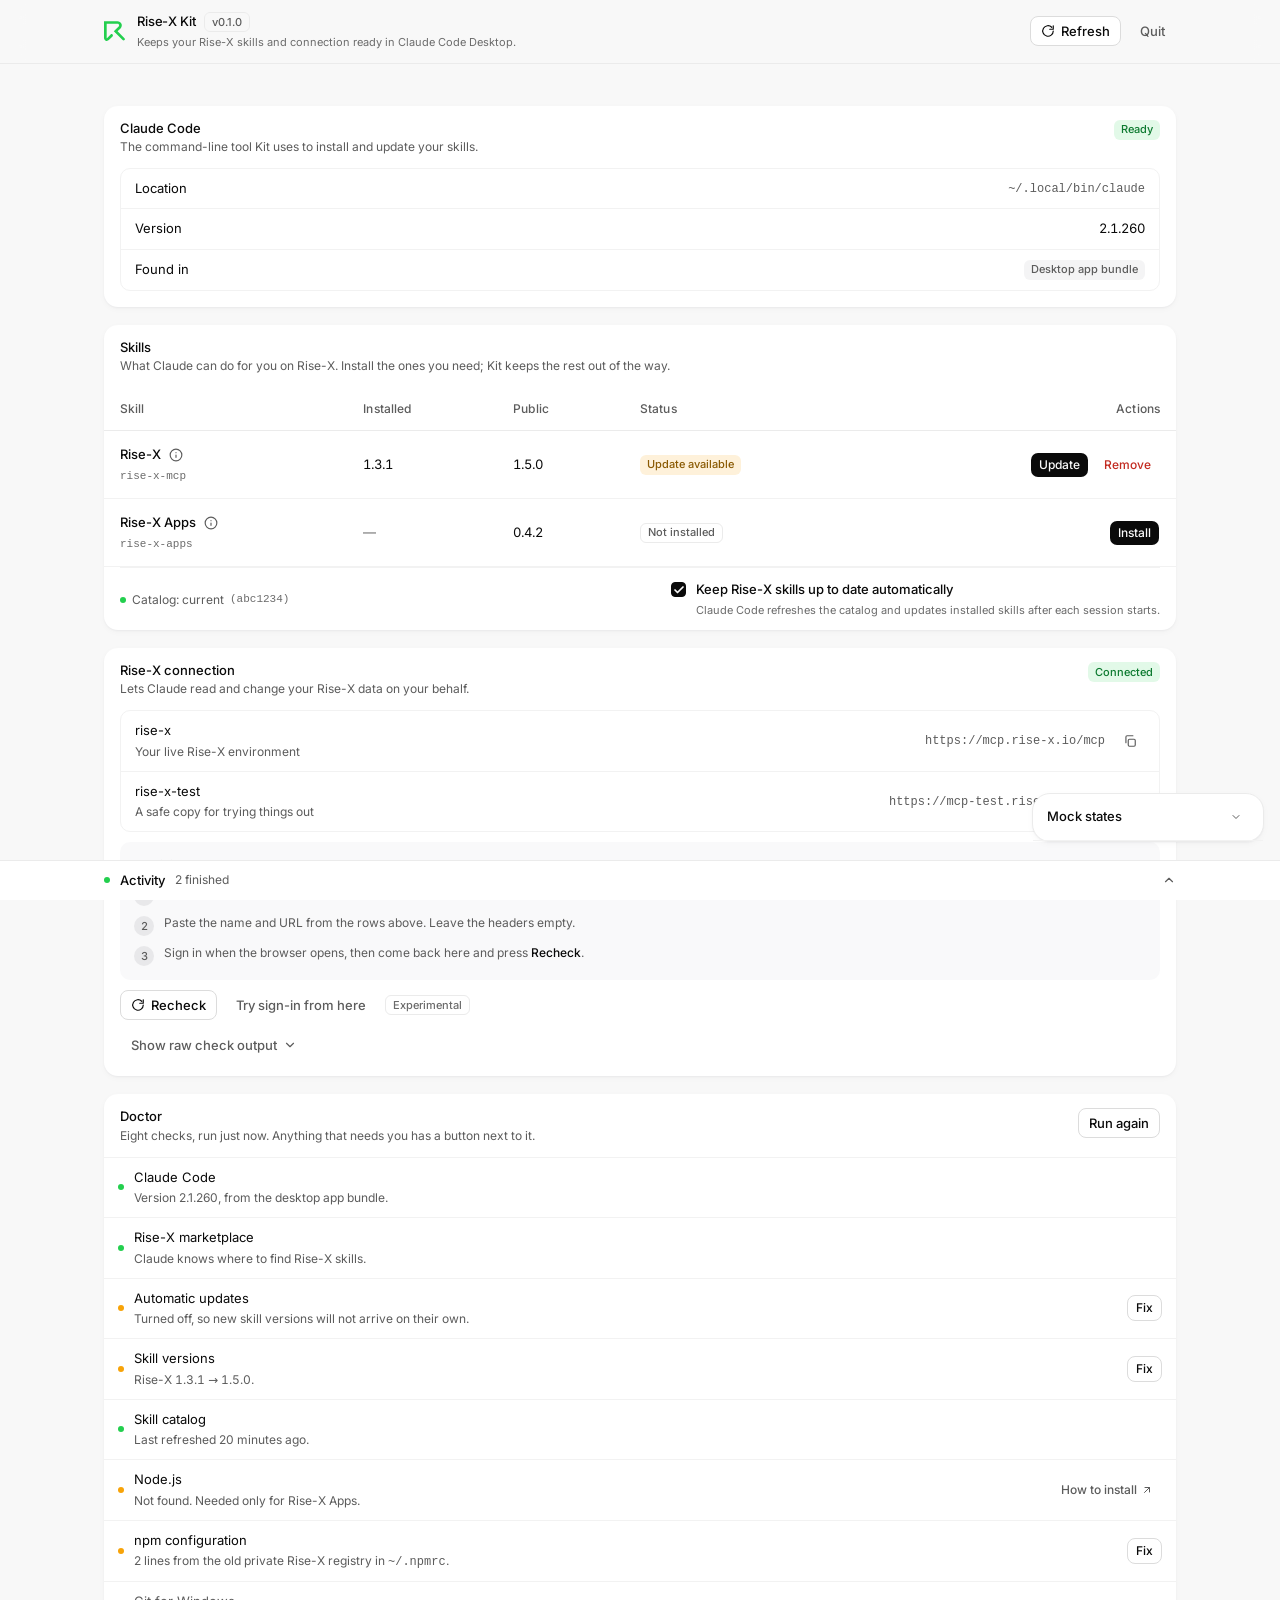
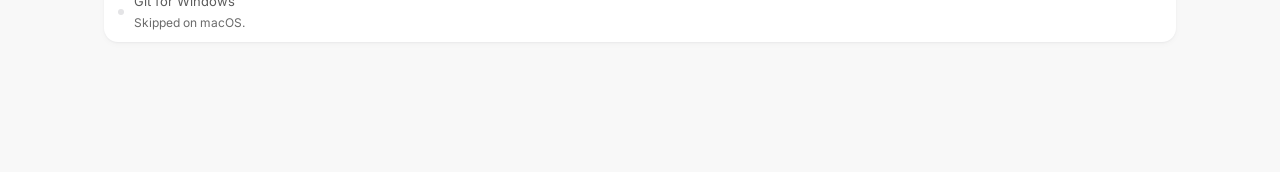
==== kit/design/mock.html @ e71b0dd6 "fix(kit): no press animation on the Activity strip toggle Ref: #1831  Co-Authored-By: Claude Fable 5" ====
<!doctype html>
<!--
  Rise-X Kit — static design mock.

  Every colour, radius, control height and type size comes from the vendored
  design system at ../internal/web/rise-x-ui.css. Ground-truth markup for each
  component is in ./reference/demo.html (grep data-slot="<name>").

  kit.css carries the invariant bases of Button and Badge in @layer components,
  so the design-system utility classes in the markup always win over them.

  The only script is the review-time state switcher docked bottom-right.
-->
<html lang="en" data-cli="found" data-skills="update" data-conn="connected" data-catalog="current" data-banner="off" data-jobs="closed" data-autoupdate="default">
  <head>
    <meta charset="utf-8" />
    <meta name="viewport" content="width=device-width, initial-scale=1" />
    <title>Rise-X Kit</title>
    <link rel="icon" href="../internal/web/favicon.ico" />
    <link rel="icon" type="image/png" sizes="32x32" href="../internal/web/favicons/favicon-32x32.png" />
    <link rel="icon" type="image/png" sizes="16x16" href="../internal/web/favicons/favicon-16x16.png" />
    <link rel="apple-touch-icon" sizes="180x180" href="../internal/web/favicons/apple-touch-icon.png" />
    <link rel="stylesheet" href="../internal/web/rise-x-ui.css" />
    <link rel="stylesheet" href="../internal/web/kit.css" />
  </head>

  <body class="bg-background text-foreground">
    <!-- ================= App header ================= -->
    <header
      data-slot="page-header"
      data-variant="card"
      class="border-b border-border sticky top-0 z-20 bg-background/85 backdrop-blur-md backdrop-saturate-150"
    >
      <div class="kit-shell">
        <div data-slot="page-header-row" class="flex items-center gap-3 py-3">
          <svg width="21" height="20" viewBox="0 0 170 161" fill="none" aria-hidden="true" class="shrink-0">
            <path
              d="M23.007 161C20.0433 161 17.0496 160.425 14.1867 159.24C5.56789 155.672 0 147.336 0 138.007V0.580078H109.462C123.708 0.580078 135.945 8.75757 141.398 21.92C146.849 35.0824 143.978 49.517 133.904 59.5904L110.091 83.4037L165.955 138.827C170.224 143.062 170.251 149.96 166.015 154.228C161.779 158.502 154.879 158.524 150.613 154.291L79.2252 83.4664L118.503 44.1888C124.109 38.5828 122.041 32.1078 121.276 30.2528C120.508 28.4032 117.391 22.3613 109.462 22.3613H21.7812V138.007C21.7812 138.306 21.7812 138.81 22.5222 139.118C23.2631 139.42 23.6199 139.069 23.8351 138.856L53.7475 108.944C58.0024 104.689 64.8969 104.689 69.1491 108.944C73.4013 113.196 73.4013 120.093 69.1491 124.346L39.2367 154.258C34.8265 158.666 28.9753 161 23.007 161Z"
              fill="#23cf4e"
            />
          </svg>

          <div class="min-w-0 flex-1">
            <div class="flex items-center gap-2">
              <h1 data-slot="page-header-title" class="text-ui font-medium tracking-[-0.01em]">Rise-X Kit</h1>
              <span data-slot="badge" data-variant="outline" class="ds-badge border border-border text-muted-foreground">v0.1.0</span>
            </div>
            <p data-slot="page-header-subtitle" class="mt-0.5 text-micro text-subtle">
              Keeps your Rise-X skills and connection ready in Claude Code Desktop.
            </p>
          </div>

          <div data-slot="page-header-actions" class="flex items-center gap-2">
            <button data-slot="button" data-variant="outline" data-size="sm" class="ds-btn border-border-strong bg-card hover:bg-muted dark:bg-transparent h-control-sm rounded-md px-2.5">
              <svg viewBox="0 0 24 24" fill="none" stroke="currentColor" stroke-width="2" stroke-linecap="round" stroke-linejoin="round" aria-hidden="true"><path d="M21 12a9 9 0 1 1-2.6-6.4"/><path d="M21 3v6h-6"/></svg>
              Refresh
            </button>
            <button data-slot="button" data-variant="ghost" data-size="sm" class="ds-btn text-muted-foreground hover:bg-muted hover:text-foreground h-control-sm rounded-md px-2.5">
              Quit
            </button>
          </div>
        </div>
      </div>
    </header>

    <main class="kit-shell py-6 kit-stack">
      <!-- ================= Restart banner (state: after-change) ================= -->
      <div data-when="banner:on" data-slot="alert" role="status" class="flex gap-[9px] rounded-lg border px-3 py-2.5 text-xs border-info/25 bg-info/8 items-start">
        <svg viewBox="0 0 24 24" fill="none" stroke="currentColor" stroke-width="2" stroke-linecap="round" stroke-linejoin="round" class="mt-0.5 size-3.5 shrink-0 text-info-text" aria-hidden="true"><circle cx="12" cy="12" r="10"/><path d="M12 16v-4M12 8h.01"/></svg>
        <div class="min-w-0 flex-1">
          <div data-slot="alert-title" class="mb-px text-ui font-medium">Your changes are ready to load</div>
          <div data-slot="alert-description" class="text-xs text-muted-foreground">
            Restart Claude Code Desktop, or type
            <kbd data-slot="kbd" class="inline-flex h-[18px] min-w-[18px] shrink-0 items-center justify-center rounded-sm bg-fill-2 px-1 font-sans text-[10px] font-medium text-current select-none">/reload-plugins</kbd>
            in a session, to load the changes.
          </div>
        </div>
        <button
          type="button"
          aria-label="Dismiss"
          data-slot="button"
          data-variant="ghost"
          data-size="icon-xs"
          class="ds-btn text-muted-foreground hover:bg-muted hover:text-foreground size-control-xs rounded-md px-0"
          onclick="document.documentElement.dataset.banner='off';kitApply()"
        >
          <svg viewBox="0 0 24 24" fill="none" stroke="currentColor" stroke-width="2" stroke-linecap="round" aria-hidden="true" class="size-3"><path d="M18 6 6 18M6 6l12 12"/></svg>
        </button>
      </div>

      <!-- ================= Claude Code ================= -->
      <section data-slot="card" class="rounded-xl border-0 bg-card text-card-foreground shadow-card">
        <div data-slot="card-header" class="flex items-start gap-3 px-4 pt-3.5 pb-3">
          <div class="min-w-0 flex-1">
            <div data-slot="card-title" class="text-ui leading-tight font-medium">Claude Code</div>
            <div data-slot="card-description" class="mt-0.5 text-xs text-muted-foreground">
              The command-line tool Kit uses to install and update your skills.
            </div>
          </div>
          <span data-when="cli:found" data-slot="badge" data-variant="success" class="ds-badge bg-success/13 text-success-text">Ready</span>
        </div>

        <!-- (a) found -->
        <div data-when="cli:found" data-slot="card-content" class="px-4 pb-4">
          <div data-slot="list" class="flex flex-col rounded-lg border border-border-subtle">
            <div data-slot="list-item" class="flex items-center gap-2.5 border-t border-border-subtle px-3.5 py-2.5 first:border-t-0">
              <div data-slot="list-main" class="min-w-0 flex-1">
                <span data-slot="list-name" class="flex items-center gap-2 text-ui">Location</span>
              </div>
              <span data-slot="list-value" class="shrink-0 text-ui text-muted-foreground font-mono text-xs">~/.local/bin/claude</span>
            </div>
            <div data-slot="list-item" class="flex items-center gap-2.5 border-t border-border-subtle px-3.5 py-2.5">
              <div data-slot="list-main" class="min-w-0 flex-1">
                <span data-slot="list-name" class="flex items-center gap-2 text-ui">Version</span>
              </div>
              <span data-slot="list-value" class="shrink-0 text-ui tabular-nums">2.1.260</span>
            </div>
            <div data-slot="list-item" class="flex items-center gap-2.5 border-t border-border-subtle px-3.5 py-2.5">
              <div data-slot="list-main" class="min-w-0 flex-1">
                <span data-slot="list-name" class="flex items-center gap-2 text-ui">Found in</span>
              </div>
              <span data-slot="badge" data-variant="default" class="ds-badge bg-fill-1 text-muted-foreground">Desktop app bundle</span>
            </div>
          </div>
        </div>

        <!-- (b) missing -->
        <div data-when="cli:missing" data-slot="card-content" class="px-4 pb-4">
          <div data-slot="empty-state" class="flex flex-col items-center gap-[3px] px-4 text-center py-14 rounded-lg bg-fill-0">
            <span data-slot="empty-state-glyph" class="mb-[5px] grid size-8 place-items-center rounded-lg bg-muted text-subtle">
              <svg viewBox="0 0 24 24" fill="none" stroke="currentColor" stroke-width="2" stroke-linecap="round" stroke-linejoin="round" class="size-[15px]" aria-hidden="true"><path d="m9 9 3 3-3 3M14 15h4"/><rect x="2" y="4" width="20" height="16" rx="2"/></svg>
            </span>
            <div data-slot="empty-state-title" class="text-ui font-medium">Claude Code command-line tool not found</div>
            <div data-slot="empty-state-description" class="max-w-[42ch] text-xs text-muted-foreground">
              Kit needs it to manage your skills. Installing takes about a minute and does not change anything else on your machine.
            </div>
            <div data-slot="empty-state-actions" class="mt-3 flex items-center gap-2">
              <button data-slot="button" data-variant="default" data-size="sm" class="ds-btn bg-primary text-primary-foreground hover:bg-primary/85 h-control-sm rounded-md px-2.5">Install Claude Code</button>
              <button data-slot="button" data-variant="outline" data-size="sm" class="ds-btn border-border-strong bg-card hover:bg-muted dark:bg-transparent h-control-sm rounded-md px-2.5">Rescan</button>
            </div>
          </div>
        </div>
      </section>

      <!-- ================= Skills ================= -->
      <section data-slot="card" class="rounded-xl border-0 bg-card text-card-foreground shadow-card">
        <div data-slot="card-header" class="flex items-start gap-3 px-4 pt-3.5 pb-3">
          <div class="min-w-0 flex-1">
            <div data-slot="card-title" class="text-ui leading-tight font-medium">Skills</div>
            <div data-slot="card-description" class="mt-0.5 text-xs text-muted-foreground">
              What Claude can do for you on Rise-X. Install the ones you need; Kit keeps the rest out of the way.
            </div>
          </div>
        </div>

        <div data-slot="table-container" class="relative w-full overflow-x-auto">
          <table data-slot="table" class="kit-skills-table w-full caption-bottom border-separate border-spacing-0 text-ui">
            <thead data-slot="table-header">
              <tr>
                <th scope="col" data-slot="table-head" class="h-11 border-b border-border bg-card px-4 text-left align-middle text-xs font-medium tracking-[0.01em] text-muted-foreground">Skill</th>
                <th scope="col" data-slot="table-head" class="h-11 border-b border-border bg-card px-4 text-left align-middle text-xs font-medium tracking-[0.01em] whitespace-nowrap text-muted-foreground">Installed</th>
                <th scope="col" data-slot="table-head" class="h-11 border-b border-border bg-card px-4 text-left align-middle text-xs font-medium tracking-[0.01em] whitespace-nowrap text-muted-foreground">Public</th>
                <th scope="col" data-slot="table-head" class="h-11 border-b border-border bg-card px-4 text-left align-middle text-xs font-medium tracking-[0.01em] whitespace-nowrap text-muted-foreground">Status</th>
                <th scope="col" data-slot="table-head" class="h-11 border-b border-border bg-card px-4 text-right align-middle text-xs font-medium tracking-[0.01em] whitespace-nowrap text-muted-foreground">Actions</th>
              </tr>
            </thead>
            <tbody data-slot="table-body">
              <!-- Rise-X -->
              <tr data-slot="table-row" class="transition-colors duration-150 ease-decelerate hover:bg-fill-0">
                <td data-slot="table-cell" class="border-b border-border-subtle px-4 py-3.5 align-middle">
                  <div data-slot="table-cell-stack" class="min-w-0">
                    <div class="flex items-center gap-2 whitespace-nowrap">
                      <span class="text-ui font-medium">Rise-X</span>
                      <span
                        class="kit-info-trigger"
                        tabindex="0"
                        role="img"
                        aria-label="About this skill"
                        aria-describedby="skill-desc-rise-x-mcp"
                        data-tip="Configure workflows, layouts and dashboards, query data, and manage work items on the Rise-X platform."
                      >
                        <svg viewBox="0 0 24 24" width="14" height="14" fill="none" stroke="currentColor" stroke-width="2" stroke-linecap="round" stroke-linejoin="round" aria-hidden="true">
                          <circle cx="12" cy="12" r="10" /><path d="M12 16v-4M12 8h.01" />
                        </svg>
                      </span>
                      <span id="skill-desc-rise-x-mcp" class="sr-only">
                        Configure workflows, layouts and dashboards, query data, and manage work items on the Rise-X platform.
                      </span>
                    </div>
                    <span class="text-micro text-subtle font-mono whitespace-nowrap">rise-x-mcp</span>
                  </div>
                </td>
                <td data-slot="table-cell" class="border-b border-border-subtle px-4 py-3.5 align-middle whitespace-nowrap tabular-nums">
                  <span data-when="skills:update">1.3.1</span>
                  <span data-when="skills:uptodate">1.5.0</span>
                  <span data-when="skills:disabled">1.5.0</span>
                  <span data-when="skills:unknown" class="text-subtle">Unknown</span>
                </td>
                <td data-slot="table-cell" class="border-b border-border-subtle px-4 py-3.5 align-middle whitespace-nowrap tabular-nums">1.5.0</td>
                <td data-slot="table-cell" class="border-b border-border-subtle px-4 py-3.5 align-middle whitespace-nowrap">
                  <span data-when="skills:update" data-slot="badge" data-variant="warning" class="ds-badge bg-warning/15 text-warning-text">Update available</span>
                  <span data-when="skills:uptodate" data-slot="badge" data-variant="success" class="ds-badge bg-success/13 text-success-text">Up to date</span>
                  <span data-when="skills:unknown" data-slot="badge" data-variant="default" class="ds-badge bg-fill-1 text-muted-foreground">Version unknown</span>
                  <span data-when="skills:disabled" data-slot="badge" data-variant="outline" class="ds-badge border border-border text-muted-foreground">Disabled</span>
                </td>
                <td data-slot="table-cell" class="border-b border-border-subtle px-4 py-3.5 align-middle whitespace-nowrap">
                  <div class="flex items-center gap-1.5 kit-end">
                    <button data-when="skills:update" data-slot="button" data-variant="default" data-size="xs" class="ds-btn bg-primary text-primary-foreground hover:bg-primary/85 h-control-xs gap-1 rounded-md px-2 text-xs">Update</button>
                    <button data-when="skills:unknown" data-slot="button" data-variant="outline" data-size="xs" class="ds-btn border-border-strong bg-card hover:bg-muted dark:bg-transparent h-control-xs gap-1 rounded-md px-2 text-xs">Reinstall</button>
                    <button data-when="skills:disabled" data-slot="button" data-variant="outline" data-size="xs" class="ds-btn border-border-strong bg-card hover:bg-muted dark:bg-transparent h-control-xs gap-1 rounded-md px-2 text-xs">Enable</button>
                    <button data-slot="button" data-variant="destructive" data-size="xs" class="ds-btn text-error-text hover:bg-error/10 h-control-xs gap-1 rounded-md px-2 text-xs">Remove</button>
                  </div>
                </td>
              </tr>

              <!-- Rise-X Apps -->
              <tr data-slot="table-row" class="transition-colors duration-150 ease-decelerate hover:bg-fill-0">
                <td data-slot="table-cell" class="border-b border-border-subtle px-4 py-3.5 align-middle">
                  <div data-slot="table-cell-stack" class="min-w-0">
                    <div class="flex items-center gap-2 whitespace-nowrap">
                      <span class="text-ui font-medium">Rise-X Apps</span>
                      <span
                        class="kit-info-trigger"
                        tabindex="0"
                        role="img"
                        aria-label="About this skill"
                        aria-describedby="skill-desc-rise-x-apps"
                        data-tip="Design, build, and deploy federated apps for the Rise-X platform."
                      >
                        <svg viewBox="0 0 24 24" width="14" height="14" fill="none" stroke="currentColor" stroke-width="2" stroke-linecap="round" stroke-linejoin="round" aria-hidden="true">
                          <circle cx="12" cy="12" r="10" /><path d="M12 16v-4M12 8h.01" />
                        </svg>
                      </span>
                      <span id="skill-desc-rise-x-apps" class="sr-only">
                        Design, build, and deploy federated apps for the Rise-X platform.
                      </span>
                    </div>
                    <span class="text-micro text-subtle font-mono whitespace-nowrap">rise-x-apps</span>
                  </div>
                </td>
                <td data-slot="table-cell" class="border-b border-border-subtle px-4 py-3.5 align-middle whitespace-nowrap text-subtle">&mdash;</td>
                <td data-slot="table-cell" class="border-b border-border-subtle px-4 py-3.5 align-middle whitespace-nowrap tabular-nums">0.4.2</td>
                <td data-slot="table-cell" class="border-b border-border-subtle px-4 py-3.5 align-middle whitespace-nowrap">
                  <span data-slot="badge" data-variant="outline" class="ds-badge border border-border text-muted-foreground">Not installed</span>
                </td>
                <td data-slot="table-cell" class="border-b border-border-subtle px-4 py-3.5 align-middle whitespace-nowrap">
                  <div class="flex items-center gap-1.5 kit-end">
                    <button data-slot="button" data-variant="default" data-size="xs" class="ds-btn bg-primary text-primary-foreground hover:bg-primary/85 h-control-xs gap-1 rounded-md px-2 text-xs">Install</button>
                  </div>
                </td>
              </tr>
            </tbody>
          </table>
        </div>

        <div data-slot="card-footer" class="mx-4 flex items-center gap-3 border-t border-border-subtle py-3 text-xs text-muted-foreground">
          <div class="min-w-0 flex-1">
            <span data-when="catalog:current" class="inline-flex items-center gap-1.5">
              <span data-slot="status-dot" class="inline-block size-1.5 shrink-0 rounded-full bg-success"></span>
              Catalog: current <span class="font-mono text-micro text-subtle">(abc1234)</span>
            </span>
            <span data-when="catalog:behind" class="inline-flex items-center gap-2">
              <span class="inline-flex items-center gap-1.5">
                <span data-slot="status-dot" class="inline-block size-1.5 shrink-0 rounded-full bg-warning"></span>
                Catalog is 3 days behind
              </span>
              <button data-slot="button" data-variant="outline" data-size="xs" class="ds-btn border-border-strong bg-card hover:bg-muted dark:bg-transparent h-control-xs gap-1 rounded-md px-2 text-xs">Update catalog</button>
            </span>
          </div>

          <div data-when="autoupdate:default" data-slot="choice-row" class="flex items-start gap-2.5 shrink-0">
            <button
              type="button"
              role="checkbox"
              aria-checked="true"
              data-state="checked"
              id="kit-autoupdate"
              data-slot="checkbox"
              class="peer size-[15px] mt-0.5 shrink-0 rounded-[4px] border border-input bg-card transition-colors duration-100 outline-none focus-visible:ring-3 focus-visible:ring-ring-control/35 disabled:cursor-not-allowed disabled:opacity-45 data-checked:border-primary data-checked:bg-primary data-checked:text-primary-foreground flex items-center justify-center"
              data-checked
            >
              <svg viewBox="0 0 24 24" fill="none" stroke="currentColor" stroke-width="3.5" stroke-linecap="round" stroke-linejoin="round" class="size-3" aria-hidden="true"><path d="M20 6 9 17l-5-5"/></svg>
            </button>
            <div class="min-w-0">
              <label for="kit-autoupdate" data-slot="label" class="block text-ui font-medium text-foreground select-none">Keep Rise-X skills up to date automatically</label>
              <span class="mt-0.5 block text-micro text-subtle">Claude Code refreshes the catalog and updates installed skills after each session starts.</span>
            </div>
          </div>

          <!-- org-managed: every catalog skill comes from the organisation, so the
               public marketplace's autoUpdate flag has nothing to control here. -->
          <div data-when="autoupdate:org" data-slot="choice-row" class="flex items-start gap-2.5 shrink-0" data-tip="Your organisation installs and updates Rise-X skills through its own marketplace, so this setting is not used on this machine." title="Your organisation installs and updates Rise-X skills through its own marketplace, so this setting is not used on this machine." tabindex="0" hidden>
            <button
              type="button"
              role="checkbox"
              aria-checked="false"
              data-state="unchecked"
              disabled
              data-disabled=""
              aria-disabled="true"
              aria-describedby="autoupdate-org-tip"
              id="kit-autoupdate-org"
              data-slot="checkbox"
              class="peer size-[15px] mt-0.5 shrink-0 rounded-[4px] border border-input bg-card transition-colors duration-100 outline-none focus-visible:ring-3 focus-visible:ring-ring-control/35 disabled:cursor-not-allowed disabled:opacity-45 data-checked:border-primary data-checked:bg-primary data-checked:text-primary-foreground flex items-center justify-center"
            >
              <svg viewBox="0 0 24 24" fill="none" stroke="currentColor" stroke-width="3.5" stroke-linecap="round" stroke-linejoin="round" class="size-3" aria-hidden="true" hidden><path d="M20 6 9 17l-5-5"/></svg>
            </button>
            <div class="min-w-0 peer-disabled:cursor-not-allowed peer-disabled:opacity-50">
              <div class="flex items-center gap-1.5">
                <label for="kit-autoupdate-org" data-slot="label" class="text-ui font-medium text-foreground select-none">Keep Rise-X skills up to date automatically</label>
                <span id="autoupdate-org-tip" class="sr-only">Your organisation installs and updates Rise-X skills through its own marketplace, so this setting is not used on this machine.</span>
              </div>
              <span class="mt-0.5 block text-micro text-subtle">Managed by your organisation.</span>
            </div>
          </div>
        </div>
      </section>

      <!-- ================= Rise-X connection ================= -->
      <section data-slot="card" class="rounded-xl border-0 bg-card text-card-foreground shadow-card">
        <div data-slot="card-header" class="flex items-start gap-3 px-4 pt-3.5 pb-3">
          <div class="min-w-0 flex-1">
            <div data-slot="card-title" class="text-ui leading-tight font-medium">Rise-X connection</div>
            <div data-slot="card-description" class="mt-0.5 text-xs text-muted-foreground">
              Lets Claude read and change your Rise-X data on your behalf.
            </div>
          </div>
          <span data-when="conn:connected" data-slot="badge" data-variant="success" class="ds-badge bg-success/13 text-success-text">Connected</span>
          <span data-when="conn:signin" data-slot="badge" data-variant="warning" class="ds-badge bg-warning/15 text-warning-text">Sign-in needed</span>
          <span data-when="conn:notinstalled" data-slot="badge" data-variant="error" class="ds-badge bg-error/12 text-error-text">Not installed</span>
          <span data-when="conn:unknown" data-slot="badge" data-variant="default" class="ds-badge bg-fill-1 text-muted-foreground">Unknown</span>
        </div>

        <div data-slot="card-content" class="px-4 pb-4 kit-substack">
          <!-- servers -->
          <div data-slot="list" class="flex flex-col rounded-lg border border-border-subtle">
            <div data-slot="list-item" class="flex items-center gap-2.5 border-t border-border-subtle px-3.5 py-2.5 first:border-t-0">
              <div data-slot="list-main" class="min-w-0 flex-1">
                <span data-slot="list-name" class="flex items-center gap-2 text-ui">rise-x</span>
                <span data-slot="list-description" class="mt-0.5 block text-xs text-muted-foreground">Your live Rise-X environment</span>
              </div>
              <span class="shrink-0 font-mono text-xs text-muted-foreground">https://mcp.rise-x.io/mcp</span>
              <button
                data-slot="button" data-variant="ghost" data-size="icon-sm"
                aria-label="Copy https://mcp.rise-x.io/mcp"
                class="ds-btn text-muted-foreground hover:bg-muted hover:text-foreground size-control-sm rounded-md px-0"
              >
                <svg viewBox="0 0 24 24" fill="none" stroke="currentColor" stroke-width="2" stroke-linecap="round" stroke-linejoin="round" aria-hidden="true"><rect x="9" y="9" width="12" height="12" rx="2"/><path d="M5 15V5a2 2 0 0 1 2-2h10"/></svg>
              </button>
            </div>
            <div data-slot="list-item" class="flex items-center gap-2.5 border-t border-border-subtle px-3.5 py-2.5">
              <div data-slot="list-main" class="min-w-0 flex-1">
                <span data-slot="list-name" class="flex items-center gap-2 text-ui">rise-x-test</span>
                <span data-slot="list-description" class="mt-0.5 block text-xs text-muted-foreground">A safe copy for trying things out</span>
              </div>
              <span class="shrink-0 font-mono text-xs text-muted-foreground">https://mcp-test.rise-x.io/mcp</span>
              <button
                data-slot="button" data-variant="ghost" data-size="icon-sm"
                aria-label="Copy https://mcp-test.rise-x.io/mcp"
                class="ds-btn text-muted-foreground hover:bg-muted hover:text-foreground size-control-sm rounded-md px-0"
              >
                <svg viewBox="0 0 24 24" fill="none" stroke="currentColor" stroke-width="2" stroke-linecap="round" stroke-linejoin="round" aria-hidden="true"><rect x="9" y="9" width="12" height="12" rx="2"/><path d="M5 15V5a2 2 0 0 1 2-2h10"/></svg>
              </button>
            </div>
          </div>

          <!-- three-step guide -->
          <div class="rounded-lg bg-fill-0 p-3.5">
            <div class="text-xs font-medium text-foreground">Add it in Claude Code Desktop</div>
            <ol class="mt-2.5 flex flex-col gap-2">
              <li class="flex items-start gap-2.5">
                <span class="mt-0.5 grid size-5 shrink-0 place-items-center rounded-full bg-fill-2 text-micro font-medium text-muted-foreground tabular-nums">1</span>
                <span class="text-xs text-muted-foreground">Open <strong class="font-medium text-foreground">Claude Code Desktop</strong> &rsaquo; <strong class="font-medium text-foreground">Settings</strong> &rsaquo; <strong class="font-medium text-foreground">Connectors</strong> &rsaquo; <strong class="font-medium text-foreground">Add custom connector</strong>.</span>
              </li>
              <li class="flex items-start gap-2.5">
                <span class="mt-0.5 grid size-5 shrink-0 place-items-center rounded-full bg-fill-2 text-micro font-medium text-muted-foreground tabular-nums">2</span>
                <span class="text-xs text-muted-foreground">Paste the name and URL from the rows above. Leave the headers empty.</span>
              </li>
              <li class="flex items-start gap-2.5">
                <span class="mt-0.5 grid size-5 shrink-0 place-items-center rounded-full bg-fill-2 text-micro font-medium text-muted-foreground tabular-nums">3</span>
                <span class="text-xs text-muted-foreground">Sign in when the browser opens, then come back here and press <strong class="font-medium text-foreground">Recheck</strong>.</span>
              </li>
            </ol>
          </div>

          <div class="flex items-center gap-2">
            <button data-slot="button" data-variant="outline" data-size="sm" class="ds-btn border-border-strong bg-card hover:bg-muted dark:bg-transparent h-control-sm rounded-md px-2.5">
              <svg viewBox="0 0 24 24" fill="none" stroke="currentColor" stroke-width="2" stroke-linecap="round" stroke-linejoin="round" aria-hidden="true"><path d="M21 12a9 9 0 1 1-2.6-6.4"/><path d="M21 3v6h-6"/></svg>
              Recheck
            </button>
            <button data-slot="button" data-variant="ghost" data-size="sm" class="ds-btn text-muted-foreground hover:bg-muted hover:text-foreground h-control-sm rounded-md px-2.5">Try sign-in from here</button>
            <span data-slot="badge" data-variant="outline" class="ds-badge border border-border text-subtle">Experimental</span>
          </div>

          <details data-slot="collapsible">
            <summary
              data-slot="collapsible-trigger"
              class="ds-btn text-muted-foreground hover:bg-muted hover:text-foreground h-control-sm w-fit rounded-md px-2.5 list-none"
            >
              Show raw check output
              <svg viewBox="0 0 24 24" fill="none" stroke="currentColor" stroke-width="2" stroke-linecap="round" stroke-linejoin="round" aria-hidden="true"><path d="m6 9 6 6 6-6"/></svg>
            </summary>
            <div data-slot="collapsible-content" class="mt-2 rounded-lg bg-fill-0 px-3.5 py-3">
              <pre class="kit-log text-muted-foreground">$ claude mcp list
rise-x        https://mcp.rise-x.io/mcp        connected (oauth, expires in 27d)
rise-x-test   https://mcp-test.rise-x.io/mcp   connected (oauth, expires in 27d)

handshake  ok   protocol 2025-06-18
tools      ok   94 exposed
latency    ok   142 ms</pre>
            </div>
          </details>
        </div>
      </section>

      <!-- ================= Doctor ================= -->
      <section data-slot="card" class="rounded-xl border-0 bg-card text-card-foreground shadow-card">
        <div data-slot="card-header" class="flex items-start gap-3 px-4 pt-3.5 pb-3">
          <div class="min-w-0 flex-1">
            <div data-slot="card-title" class="text-ui leading-tight font-medium">Doctor</div>
            <div data-slot="card-description" class="mt-0.5 text-xs text-muted-foreground">
              Eight checks, run just now. Anything that needs you has a button next to it.
            </div>
          </div>
          <button data-slot="button" data-variant="outline" data-size="sm" class="ds-btn border-border-strong bg-card hover:bg-muted dark:bg-transparent h-control-sm rounded-md px-2.5">Run again</button>
        </div>

        <div data-slot="list" class="flex flex-col border-t border-border-subtle">
          <!-- ok -->
          <div data-slot="list-item" class="flex items-center gap-2.5 border-t border-border-subtle px-3.5 py-2.5 first:border-t-0">
            <span data-slot="status-dot" class="inline-block size-1.5 shrink-0 rounded-full bg-success" title="Passed"></span>
            <div data-slot="list-main" class="min-w-0 flex-1">
              <span data-slot="list-name" class="flex items-center gap-2 text-ui">Claude Code</span>
              <span data-slot="list-description" class="mt-0.5 block text-xs text-muted-foreground">Version 2.1.260, from the desktop app bundle.</span>
            </div>
          </div>
          <div data-slot="list-item" class="flex items-center gap-2.5 border-t border-border-subtle px-3.5 py-2.5 first:border-t-0">
            <span data-slot="status-dot" class="inline-block size-1.5 shrink-0 rounded-full bg-success" title="Passed"></span>
            <div data-slot="list-main" class="min-w-0 flex-1">
              <span data-slot="list-name" class="flex items-center gap-2 text-ui">Rise-X marketplace</span>
              <span data-slot="list-description" class="mt-0.5 block text-xs text-muted-foreground">Claude knows where to find Rise-X skills.</span>
            </div>
          </div>
          <!-- warn + fix -->
          <div data-slot="list-item" class="flex items-center gap-2.5 border-t border-border-subtle px-3.5 py-2.5 first:border-t-0">
            <span data-slot="status-dot" class="inline-block size-1.5 shrink-0 rounded-full bg-warning" title="Needs attention"></span>
            <div data-slot="list-main" class="min-w-0 flex-1">
              <span data-slot="list-name" class="flex items-center gap-2 text-ui">Automatic updates</span>
              <span data-slot="list-description" class="mt-0.5 block text-xs text-muted-foreground">Turned off, so new skill versions will not arrive on their own.</span>
            </div>
            <button data-slot="button" data-variant="outline" data-size="xs" class="ds-btn border-border-strong bg-card hover:bg-muted dark:bg-transparent h-control-xs gap-1 rounded-md px-2 text-xs shrink-0">Fix</button>
          </div>
          <div data-slot="list-item" class="flex items-center gap-2.5 border-t border-border-subtle px-3.5 py-2.5 first:border-t-0">
            <span data-slot="status-dot" class="inline-block size-1.5 shrink-0 rounded-full bg-warning" title="Needs attention"></span>
            <div data-slot="list-main" class="min-w-0 flex-1">
              <span data-slot="list-name" class="flex items-center gap-2 text-ui">Skill versions</span>
              <span data-slot="list-description" class="mt-0.5 block text-xs text-muted-foreground">Rise-X <span class="tabular-nums">1.3.1</span> &rarr; <span class="tabular-nums">1.5.0</span>.</span>
            </div>
            <button data-slot="button" data-variant="outline" data-size="xs" class="ds-btn border-border-strong bg-card hover:bg-muted dark:bg-transparent h-control-xs gap-1 rounded-md px-2 text-xs shrink-0">Fix</button>
          </div>
          <div data-slot="list-item" class="flex items-center gap-2.5 border-t border-border-subtle px-3.5 py-2.5 first:border-t-0">
            <span data-slot="status-dot" class="inline-block size-1.5 shrink-0 rounded-full bg-success" title="Passed"></span>
            <div data-slot="list-main" class="min-w-0 flex-1">
              <span data-slot="list-name" class="flex items-center gap-2 text-ui">Skill catalog</span>
              <span data-slot="list-description" class="mt-0.5 block text-xs text-muted-foreground">Last refreshed 20 minutes ago.</span>
            </div>
          </div>
          <div data-slot="list-item" class="flex items-center gap-2.5 border-t border-border-subtle px-3.5 py-2.5 first:border-t-0">
            <span data-slot="status-dot" class="inline-block size-1.5 shrink-0 rounded-full bg-warning" title="Needs attention"></span>
            <div data-slot="list-main" class="min-w-0 flex-1">
              <span data-slot="list-name" class="flex items-center gap-2 text-ui">Node.js</span>
              <span data-slot="list-description" class="mt-0.5 block text-xs text-muted-foreground">Not found. Needed only for Rise-X Apps.</span>
            </div>
            <button data-slot="button" data-variant="ghost" data-size="xs" class="ds-btn text-muted-foreground hover:bg-muted hover:text-foreground h-control-xs gap-1 rounded-md px-2 text-xs shrink-0">
              How to install
              <svg viewBox="0 0 24 24" fill="none" stroke="currentColor" stroke-width="2" stroke-linecap="round" stroke-linejoin="round" aria-hidden="true" class="size-3"><path d="M7 17 17 7M8 7h9v9"/></svg>
            </button>
          </div>
          <div data-slot="list-item" class="flex items-center gap-2.5 border-t border-border-subtle px-3.5 py-2.5 first:border-t-0">
            <span data-slot="status-dot" class="inline-block size-1.5 shrink-0 rounded-full bg-warning" title="Needs attention"></span>
            <div data-slot="list-main" class="min-w-0 flex-1">
              <span data-slot="list-name" class="flex items-center gap-2 text-ui">npm configuration</span>
              <span data-slot="list-description" class="mt-0.5 block text-xs text-muted-foreground">2 lines from the old private Rise-X registry in <span class="font-mono">~/.npmrc</span>.</span>
            </div>
            <button data-slot="button" data-variant="outline" data-size="xs" class="ds-btn border-border-strong bg-card hover:bg-muted dark:bg-transparent h-control-xs gap-1 rounded-md px-2 text-xs shrink-0">Fix</button>
          </div>
          <!-- skipped -->
          <div data-slot="list-item" class="flex items-center gap-2.5 border-t border-border-subtle px-3.5 py-2.5 first:border-t-0">
            <span data-slot="status-dot" class="inline-block size-1.5 shrink-0 rounded-full bg-fill-3" title="Skipped"></span>
            <div data-slot="list-main" class="min-w-0 flex-1">
              <span data-slot="list-name" class="flex items-center gap-2 text-ui text-muted-foreground">Git for Windows</span>
              <span data-slot="list-description" class="mt-0.5 block text-xs text-subtle">Skipped on macOS.</span>
            </div>
          </div>
        </div>
      </section>

      <div class="py-6"></div>
    </main>

    <!-- ================= Activity drawer ================= -->
    <aside class="sticky bottom-0 z-30 border-t border-border bg-card backdrop-blur-md">
      <div class="kit-shell">
        <button
          type="button"
          aria-expanded="false"
          id="kit-jobs-toggle"
          class="kit-activity-toggle flex w-full items-center gap-2.5 px-0 py-2.5 text-muted-foreground hover:text-foreground"
          onclick="kitToggleJobs()"
        >
          <span data-when="jobs:open" data-slot="spinner" role="status" aria-label="Working" style="width: 13px; height: 13px; border-width: 1.5px" class="inline-block shrink-0 rounded-full border-border border-t-muted-foreground motion-safe:animate-spin"></span>
          <span data-when="jobs:closed" data-slot="status-dot" class="inline-block size-1.5 shrink-0 rounded-full bg-success"></span>
          <span class="text-ui font-medium text-foreground">Activity</span>
          <span data-when="jobs:open" class="text-xs text-muted-foreground">Updating Rise-X&hellip;</span>
          <span data-when="jobs:closed" class="text-xs text-muted-foreground">2 finished</span>
          <span data-when="jobs:open" data-slot="badge" data-variant="count" class="ds-badge min-w-5 bg-fill-1 text-muted-foreground tabular-nums">2</span>
          <span class="flex-1"></span>
          <svg viewBox="0 0 24 24" fill="none" stroke="currentColor" stroke-width="2" stroke-linecap="round" stroke-linejoin="round" aria-hidden="true" id="kit-jobs-chevron"><path d="m18 15-6-6-6 6"/></svg>
        </button>

        <div data-when="jobs:open" class="pb-4 kit-substack">
          <!-- running -->
          <div data-slot="item" class="flex flex-col rounded-lg border border-border-subtle p-3.5">
            <div class="flex items-center gap-2.5">
              <span data-slot="spinner" role="status" aria-label="Working" style="width: 13px; height: 13px; border-width: 1.5px" class="inline-block shrink-0 rounded-full border-border border-t-muted-foreground motion-safe:animate-spin"></span>
              <span data-slot="item-title" class="text-ui font-medium">Update Rise-X</span>
              <span class="text-micro text-subtle font-mono">rise-x-mcp</span>
              <span class="flex-1"></span>
              <span class="text-xs text-muted-foreground tabular-nums">1.3.1 &rarr; 1.5.0</span>
              <button data-slot="button" data-variant="ghost" data-size="xs" class="ds-btn text-muted-foreground hover:bg-muted hover:text-foreground h-control-xs gap-1 rounded-md px-2 text-xs">Stop</button>
            </div>
            <pre class="kit-log mt-2.5 rounded-md bg-fill-0 px-3 py-2 text-muted-foreground">fetching rise-x-mcp@1.5.0 from rise-x-public
  resolved  1.5.0  (2.4 MB)
  verifying signature                 ok
  unpacking  14 skills, 6 commands    ok
writing ~/.claude/plugins/rise-x-mcp
  linking skills</pre>
          </div>

          <!-- finished -->
          <div data-slot="item" class="flex items-center gap-2.5 rounded-lg border border-border-subtle px-3.5 py-2.5">
            <span data-slot="status-dot" class="inline-block size-1.5 shrink-0 rounded-full bg-success"></span>
            <span data-slot="item-title" class="text-ui">Install Rise-X Apps</span>
            <span class="text-micro text-subtle font-mono">rise-x-apps</span>
            <span class="flex-1"></span>
            <span class="text-xs text-muted-foreground">Done in <span class="tabular-nums">12 s</span></span>
            <button data-slot="button" data-variant="ghost" data-size="xs" class="ds-btn text-muted-foreground hover:bg-muted hover:text-foreground h-control-xs gap-1 rounded-md px-2 text-xs">Log</button>
          </div>
        </div>
      </div>
    </aside>

    <!-- ================= Review-only: mock state switcher ================= -->
    <div class="kit-dock rounded-2xl bg-card shadow-card border border-border" data-slot="panel">
      <div data-slot="panel-header" class="flex items-center gap-2 border-b border-border-subtle px-3.5 py-2.5">
        <span data-slot="panel-title" class="text-ui font-medium">Mock states</span>
        <span class="flex-1"></span>
        <button
          type="button" id="kit-dock-toggle" aria-expanded="false" aria-label="Show mock states"
          class="ds-btn text-muted-foreground hover:bg-muted hover:text-foreground size-control-xs rounded-md px-0"
          onclick="kitToggleDock()"
        >
          <svg viewBox="0 0 24 24" fill="none" stroke="currentColor" stroke-width="2" stroke-linecap="round" stroke-linejoin="round" aria-hidden="true" class="size-3"><path d="m6 9 6 6 6-6"/></svg>
        </button>
      </div>
      <div class="kit-dock-body p-3.5" id="kit-dock-body" hidden>
        <div class="kit-substack" id="kit-dock-groups"></div>
      </div>
    </div>

    <script>
      // Review-time state switcher. Not part of the product.
      const KIT_GROUPS = [
        { key: 'theme', label: 'Theme', options: [['light', 'Light'], ['dark', 'Dark']] },
        { key: 'cli', label: 'Claude Code', options: [['found', 'Found'], ['missing', 'Missing']] },
        { key: 'skills', label: 'Rise-X skill', options: [['update', 'Update'], ['uptodate', 'Current'], ['unknown', 'Unknown'], ['disabled', 'Disabled']] },
        { key: 'conn', label: 'Connection', options: [['connected', 'Connected'], ['signin', 'Sign-in'], ['notinstalled', 'Missing'], ['unknown', 'Unknown']] },
        { key: 'catalog', label: 'Catalog', options: [['current', 'Current'], ['behind', 'Behind']] },
        { key: 'autoupdate', label: 'Auto-update', options: [['default', 'Default'], ['org', 'Org-managed']] },
        { key: 'banner', label: 'Restart banner', options: [['off', 'Hidden'], ['on', 'Shown']] },
        { key: 'jobs', label: 'Activity drawer', options: [['closed', 'Closed'], ['open', 'Job running']] },
      ];

      const root = document.documentElement;
      const SEG = 'inline-flex gap-0.5 rounded-lg border-0 bg-fill-1 p-0.5 flex-wrap';
      const SEG_ITEM =
        'inline-flex h-control-xs items-center rounded-md border-0 bg-transparent px-2 text-xs text-muted-foreground transition-colors duration-200 ease-decelerate outline-none cursor-pointer focus-visible:ring-3 focus-visible:ring-ring-control/35 aria-pressed:bg-card aria-pressed:font-medium aria-pressed:text-foreground';

      function kitState(key) {
        return key === 'theme' ? (root.classList.contains('dark') ? 'dark' : 'light') : root.dataset[key];
      }

      function kitApply() {
        document.querySelectorAll('[data-when]').forEach((el) => {
          el.hidden = !el.dataset.when
            .trim()
            .split(/\s+/)
            .every((tok) => {
              const [k, v] = tok.split(':');
              return v.split('|').includes(kitState(k));
            });
        });
        document.querySelectorAll('#kit-dock-groups [data-set]').forEach((b) => {
          const [k, v] = b.dataset.set.split(':');
          b.setAttribute('aria-pressed', String(kitState(k) === v));
        });
        const open = root.dataset.jobs === 'open';
        document.getElementById('kit-jobs-toggle').setAttribute('aria-expanded', String(open));
        document.getElementById('kit-jobs-chevron').innerHTML = open ? '<path d="m6 9 6 6 6-6"/>' : '<path d="m18 15-6-6-6 6"/>';
      }

      function kitSet(key, value) {
        if (key === 'theme') root.classList.toggle('dark', value === 'dark');
        else root.dataset[key] = value;
        kitApply();
      }

      function kitToggleJobs() {
        kitSet('jobs', root.dataset.jobs === 'open' ? 'closed' : 'open');
      }

      function kitToggleDock() {
        const body = document.getElementById('kit-dock-body');
        const btn = document.getElementById('kit-dock-toggle');
        const open = body.hidden;
        body.hidden = !open;
        btn.setAttribute('aria-expanded', String(open));
      }

      document.getElementById('kit-dock-groups').innerHTML = KIT_GROUPS.map(
        (g) =>
          '<div><div class="mb-1.5 text-micro text-subtle">' +
          g.label +
          '</div><div data-slot="segmented" class="' +
          SEG +
          '" role="group" aria-label="' +
          g.label +
          '">' +
          g.options
            .map((o) => '<button type="button" data-slot="segmented-item" class="' + SEG_ITEM + '" data-set="' + g.key + ':' + o[0] + '">' + o[1] + '</button>')
            .join('') +
          '</div></div>'
      ).join('');

      document.getElementById('kit-dock-groups').addEventListener('click', (e) => {
        const b = e.target.closest('[data-set]');
        if (b) kitSet(...b.dataset.set.split(':'));
      });

      // The auto-update checkbox is a real control, so let it toggle.
      document.getElementById('kit-autoupdate').addEventListener('click', function () {
        const on = this.getAttribute('aria-checked') !== 'true';
        this.setAttribute('aria-checked', String(on));
        this.dataset.state = on ? 'checked' : 'unchecked';
        this.toggleAttribute('data-checked', on);
        // An SVGElement has no 'hidden' property, so this must be the attribute.
        this.querySelector('svg').toggleAttribute('hidden', !on);
      });

      // Deep link for review: #dark,cli:missing,jobs:open
      location.hash
        .replace(/^#/, '')
        .split(',')
        .filter(Boolean)
        .forEach((tok) => {
          const [k, v] = tok.includes(':') ? tok.split(':') : ['theme', tok];
          if (k === 'theme') root.classList.toggle('dark', v === 'dark');
          else root.dataset[k] = v;
        });

      kitApply();
    </script>
  </body>
</html>
---- kit/internal/web/rise-x-ui.css ----
/* vendored from @rise-x/apps-sdk@0.11.1 build/ui/styles.css — refresh with kit/scripts/sync-ui.sh */
@font-face{font-family:'Inter Variable';font-style:normal;font-display:swap;font-weight:100 900;src:url([data-uri]) format('woff2-variations');}
/*! tailwindcss v4.3.3 | MIT License | https://tailwindcss.com */
@layer properties{@supports (((-webkit-hyphens:none)) and (not (margin-trim:inline))) or ((-moz-orient:inline) and (not (color:rgb(from red r g b)))){:root,:host{--shimmer-angle:20deg}*,:before,:after,::backdrop{--tw-border-spacing-x:0;--tw-border-spacing-y:0;--tw-translate-x:0;--tw-translate-y:0;--tw-translate-z:0;--tw-rotate-x:initial;--tw-rotate-y:initial;--tw-rotate-z:initial;--tw-skew-x:initial;--tw-skew-y:initial;--tw-space-x-reverse:0;--tw-border-style:solid;--tw-leading:initial;--tw-font-weight:initial;--tw-tracking:initial;--tw-ordinal:initial;--tw-slashed-zero:initial;--tw-numeric-figure:initial;--tw-numeric-spacing:initial;--tw-numeric-fraction:initial;--tw-shadow:0 0 #0000;--tw-shadow-color:initial;--tw-shadow-alpha:100%;--tw-inset-shadow:0 0 #0000;--tw-inset-shadow-color:initial;--tw-inset-shadow-alpha:100%;--tw-ring-color:initial;--tw-ring-shadow:0 0 #0000;--tw-inset-ring-color:initial;--tw-inset-ring-shadow:0 0 #0000;--tw-ring-inset:initial;--tw-ring-offset-width:0px;--tw-ring-offset-color:#fff;--tw-ring-offset-shadow:0 0 #0000;--tw-outline-style:solid;--tw-blur:initial;--tw-brightness:initial;--tw-contrast:initial;--tw-grayscale:initial;--tw-hue-rotate:initial;--tw-invert:initial;--tw-opacity:initial;--tw-saturate:initial;--tw-sepia:initial;--tw-drop-shadow:initial;--tw-drop-shadow-color:initial;--tw-drop-shadow-alpha:100%;--tw-drop-shadow-size:initial;--tw-backdrop-blur:initial;--tw-backdrop-brightness:initial;--tw-backdrop-contrast:initial;--tw-backdrop-grayscale:initial;--tw-backdrop-hue-rotate:initial;--tw-backdrop-invert:initial;--tw-backdrop-opacity:initial;--tw-backdrop-saturate:initial;--tw-backdrop-sepia:initial;--tw-duration:initial;--tw-ease:initial;--tw-content:"";--tw-scale-x:1;--tw-scale-y:1;--tw-scale-z:1;--tw-animation-delay:0s;--tw-animation-direction:normal;--tw-animation-duration:initial;--tw-animation-fill-mode:none;--tw-animation-iteration-count:1;--tw-enter-blur:0;--tw-enter-opacity:1;--tw-enter-rotate:0;--tw-enter-scale:1;--tw-enter-translate-x:0;--tw-enter-translate-y:0;--tw-exit-blur:0;--tw-exit-opacity:1;--tw-exit-rotate:0;--tw-exit-scale:1;--tw-exit-translate-x:0;--tw-exit-translate-y:0;--scroll-fade-t:0px;--scroll-fade-b:0px;--scroll-fade-s:0px;--scroll-fade-e:0px;--scroll-fade-mask:initial;--shimmer-image:initial;--shimmer-text-fill:initial}}}@layer theme{:root,:host{--font-sans:"Inter Variable", "Inter", system-ui, sans-serif;--font-mono:ui-monospace, SFMono-Regular, Menlo, Monaco, Consolas, "Liberation Mono", "Courier New", monospace;--color-black:#000;--color-white:#fff;--spacing:4px;--container-xs:320px;--container-md:448px;--container-lg:512px;--text-xs:12px;--text-sm:14px;--text-sm--line-height:calc(1.25 / .875);--text-base:16px;--text-base--line-height:calc(1.5 / 1);--text-lg:18px;--text-lg--line-height:calc(1.75 / 1.125);--font-weight-normal:400;--font-weight-medium:500;--font-weight-semibold:600;--tracking-widest:.1em;--leading-tight:1.25;--leading-snug:1.375;--leading-normal:1.5;--ease-in-out:cubic-bezier(.4, 0, .2, 1);--animate-spin:spin 1s linear infinite;--animate-pulse:pulse 2s cubic-bezier(.4, 0, .6, 1) infinite;--blur-sm:8px;--blur-md:12px;--blur-xl:24px;--aspect-video:16 / 9;--default-transition-duration:.15s;--default-transition-timing-function:cubic-bezier(.4, 0, .2, 1);--default-font-family:"Inter Variable", "Inter", system-ui, sans-serif;--default-mono-font-family:var(--font-mono);--animate-caret-blink:caret-blink 1.25s ease-out infinite;--color-border:var(--border)}}@layer base{*{border-color:var(--border);outline-color:var(--ring)}@supports (color:color-mix(in lab, red, red)){*{outline-color:color-mix(in oklab, var(--ring) 50%, transparent)}}*,:before,:after{border-style:solid;border-width:0}button,input,optgroup,select,textarea{font:inherit;font-feature-settings:inherit;font-variation-settings:inherit;letter-spacing:inherit;color:inherit;opacity:1;background-color:#0000;border-radius:0;padding:0}::file-selector-button{font:inherit;font-feature-settings:inherit;font-variation-settings:inherit;letter-spacing:inherit;color:inherit;opacity:1;background-color:#0000;border-radius:0;padding:0}:where([data-slot]),:where([data-slot]) :where(h1,h2,h3,h4,h5,h6,p,figure,blockquote,ul,ol,dl,dd){margin:0}*,:after,:before,::backdrop{box-sizing:border-box;border:0 solid;margin:0;padding:0}::file-selector-button{box-sizing:border-box;border:0 solid;margin:0;padding:0}html,:host{-webkit-text-size-adjust:100%;tab-size:4;line-height:1.5;font-family:var(--default-font-family,-apple-system, BlinkMacSystemFont, "Segoe UI", Roboto, "Helvetica Neue", "Noto Sans", Arial, sans-serif, "Apple Color Emoji", "Segoe UI Emoji", "Segoe UI Symbol", "Noto Color Emoji");font-feature-settings:var(--default-font-feature-settings,normal);font-variation-settings:var(--default-font-variation-settings,normal);-webkit-tap-highlight-color:transparent}hr{height:0;color:inherit;border-top-width:1px}abbr:where([title]){-webkit-text-decoration:underline dotted;text-decoration:underline dotted}h1,h2,h3,h4,h5,h6{font-size:inherit;font-weight:inherit}a{color:inherit;-webkit-text-decoration:inherit;-webkit-text-decoration:inherit;-webkit-text-decoration:inherit;text-decoration:inherit}b,strong{font-weight:bolder}code,kbd,samp,pre{font-family:var(--default-mono-font-family,ui-monospace, SFMono-Regular, Menlo, Monaco, Consolas, "Liberation Mono", "Courier New", monospace);font-feature-settings:var(--default-mono-font-feature-settings,normal);font-variation-settings:var(--default-mono-font-variation-settings,normal);font-size:1em}small{font-size:80%}sub,sup{vertical-align:baseline;font-size:75%;line-height:0;position:relative}sub{bottom:-.25em}sup{top:-.5em}table{text-indent:0;border-color:inherit;border-collapse:collapse}:-moz-focusring:where(:not(iframe)){outline:auto}progress{vertical-align:baseline}summary{display:list-item}ol,ul,menu{list-style:none}img,svg,video,canvas,audio,iframe,embed,object{vertical-align:middle;display:block}img,video{max-width:100%;height:auto}button,input,select,optgroup,textarea{font:inherit;font-feature-settings:inherit;font-variation-settings:inherit;letter-spacing:inherit;color:inherit;opacity:1;background-color:#0000;border-radius:0}::file-selector-button{font:inherit;font-feature-settings:inherit;font-variation-settings:inherit;letter-spacing:inherit;color:inherit;opacity:1;background-color:#0000;border-radius:0}:where(select:is([multiple],[size])) optgroup{font-weight:bolder}:where(select:is([multiple],[size])) optgroup option{padding-inline-start:20px}::file-selector-button{margin-inline-end:4px}::placeholder{opacity:1}@supports (not ((-webkit-appearance:-apple-pay-button))) or (contain-intrinsic-size:1px){::placeholder{color:currentColor}@supports (color:color-mix(in lab, red, red)){::placeholder{color:color-mix(in oklab, currentcolor 50%, transparent)}}}textarea{resize:vertical}::-webkit-search-decoration{-webkit-appearance:none}::-webkit-date-and-time-value{min-height:1lh;text-align:inherit}::-webkit-datetime-edit{display:inline-flex}::-webkit-datetime-edit-fields-wrapper{padding:0}::-webkit-datetime-edit{padding-block:0}::-webkit-datetime-edit-year-field{padding-block:0}::-webkit-datetime-edit-month-field{padding-block:0}::-webkit-datetime-edit-day-field{padding-block:0}::-webkit-datetime-edit-hour-field{padding-block:0}::-webkit-datetime-edit-minute-field{padding-block:0}::-webkit-datetime-edit-second-field{padding-block:0}::-webkit-datetime-edit-millisecond-field{padding-block:0}::-webkit-datetime-edit-meridiem-field{padding-block:0}::-webkit-calendar-picker-indicator{line-height:1}:-moz-ui-invalid{box-shadow:none}button,input:where([type=button],[type=reset],[type=submit]){appearance:button}::file-selector-button{appearance:button}::-webkit-inner-spin-button{height:auto}::-webkit-outer-spin-button{height:auto}[hidden]:where(:not([hidden=until-found])){display:none!important}}@layer components;@layer utilities{.\@container\/app-frame{container:app-frame/inline-size}.\@container\/field-group{container:field-group/inline-size}.\@container{container-type:inline-size}.pointer-events-auto{pointer-events:auto}.pointer-events-none{pointer-events:none}.collapse{visibility:collapse}.invisible{visibility:hidden}.visible{visibility:visible}.sr-only{clip-path:inset(50%);white-space:nowrap;border-width:0;width:1px;height:1px;margin:-1px;padding:0;position:absolute;overflow:hidden}.absolute{position:absolute}.fixed{position:fixed}.relative{position:relative}.static{position:static}.sticky{position:sticky}.inset-0{inset:0}.inset-3{inset:calc(var(--spacing) * 3)}.inset-x-0{inset-inline:0}.inset-x-3{inset-inline:calc(var(--spacing) * 3)}.-top-3\.5{top:calc(var(--spacing) * -3.5)}.top-0{top:0}.top-1\/2{top:50%}.top-2{top:calc(var(--spacing) * 2)}.top-3{top:calc(var(--spacing) * 3)}.top-4{top:calc(var(--spacing) * 4)}.top-5{top:calc(var(--spacing) * 5)}.top-\[60\%\]{top:60%}.top-\[108px\]{top:108px}.top-full{top:100%}.-right-3\.5{right:calc(var(--spacing) * -3.5)}.right-0{right:0}.right-1{right:var(--spacing)}.right-2{right:calc(var(--spacing) * 2)}.right-3{right:calc(var(--spacing) * 3)}.right-4{right:calc(var(--spacing) * 4)}.right-8{right:calc(var(--spacing) * 8)}.-bottom-3\.5{bottom:calc(var(--spacing) * -3.5)}.bottom-0{bottom:0}.bottom-3{bottom:calc(var(--spacing) * 3)}.bottom-4{bottom:calc(var(--spacing) * 4)}.bottom-7{bottom:calc(var(--spacing) * 7)}.-left-3\.5{left:calc(var(--spacing) * -3.5)}.left-0{left:0}.left-1\/2{left:50%}.left-2\.5{left:calc(var(--spacing) * 2.5)}.left-6{left:calc(var(--spacing) * 6)}.isolate{isolation:isolate}.z-10{z-index:10}.z-20{z-index:20}.z-30{z-index:30}.z-50{z-index:50}.z-\[1000\]{z-index:1000}.order-first{order:-9999}.order-last{order:9999}.col-start-1{grid-column-start:1}.col-start-2{grid-column-start:2}.row-start-1{grid-row-start:1}.row-start-2{grid-row-start:2}.row-start-3{grid-row-start:3}.container{width:100%}@media (min-width:40rem){.container{max-width:40rem}}@media (min-width:48rem){.container{max-width:48rem}}@media (min-width:64rem){.container{max-width:64rem}}@media (min-width:80rem){.container{max-width:80rem}}@media (min-width:96rem){.container{max-width:96rem}}.-mx-1\.5{margin-inline:calc(var(--spacing) * -1.5)}.mx-0\.5{margin-inline:calc(var(--spacing) * .5)}.mx-1{margin-inline:var(--spacing)}.mx-2{margin-inline:calc(var(--spacing) * 2)}.mx-4{margin-inline:calc(var(--spacing) * 4)}.mx-auto{margin-inline:auto}.-my-2{margin-block:calc(var(--spacing) * -2)}.my-0{margin-block:0}.my-0\.5{margin-block:calc(var(--spacing) * .5)}.my-1{margin-block:var(--spacing)}.my-1\.5{margin-block:calc(var(--spacing) * 1.5)}.ms-auto{margin-inline-start:auto}.-mt-2\.5{margin-top:calc(var(--spacing) * -2.5)}.mt-0{margin-top:0}.mt-0\.5{margin-top:calc(var(--spacing) * .5)}.mt-1{margin-top:var(--spacing)}.mt-1\.5{margin-top:calc(var(--spacing) * 1.5)}.mt-2{margin-top:calc(var(--spacing) * 2)}.mt-2\.5{margin-top:calc(var(--spacing) * 2.5)}.mt-3{margin-top:calc(var(--spacing) * 3)}.mt-4{margin-top:calc(var(--spacing) * 4)}.mt-5{margin-top:calc(var(--spacing) * 5)}.mt-\[2px\]{margin-top:2px}.mt-auto{margin-top:auto}.-mr-1{margin-right:calc(var(--spacing) * -1)}.mr-0\.5{margin-right:calc(var(--spacing) * .5)}.mr-1{margin-right:var(--spacing)}.-mb-px{margin-bottom:-1px}.mb-1{margin-bottom:var(--spacing)}.mb-1\.5{margin-bottom:calc(var(--spacing) * 1.5)}.mb-2{margin-bottom:calc(var(--spacing) * 2)}.mb-3{margin-bottom:calc(var(--spacing) * 3)}.mb-4{margin-bottom:calc(var(--spacing) * 4)}.mb-\[5px\]{margin-bottom:5px}.mb-px{margin-bottom:1px}.-ml-2\.5{margin-left:calc(var(--spacing) * -2.5)}.ml-0\.5{margin-left:calc(var(--spacing) * .5)}.ml-1{margin-left:var(--spacing)}.ml-1\.5{margin-left:calc(var(--spacing) * 1.5)}.ml-4{margin-left:calc(var(--spacing) * 4)}.ml-auto{margin-left:auto}.box-border{box-sizing:border-box}.line-clamp-2{-webkit-line-clamp:2;-webkit-box-orient:vertical;display:-webkit-box;overflow:hidden}.block{display:block}.contents{display:contents}.flex{display:flex}.grid{display:grid}.hidden{display:none}.inline{display:inline}.inline-block{display:inline-block}.inline-flex{display:inline-flex}.inline-grid{display:inline-grid}.list-item{display:list-item}.table{display:table}.table-caption{display:table-caption}.table-cell{display:table-cell}.table-row{display:table-row}.field-sizing-content{field-sizing:content}.field-sizing-fixed{field-sizing:fixed}.aspect-auto{aspect-ratio:auto}.aspect-square{aspect-ratio:1}.aspect-video{aspect-ratio:var(--aspect-video)}.size-1\.5{width:calc(var(--spacing) * 1.5);height:calc(var(--spacing) * 1.5)}.size-2{width:calc(var(--spacing) * 2);height:calc(var(--spacing) * 2)}.size-2\.5{width:calc(var(--spacing) * 2.5);height:calc(var(--spacing) * 2.5)}.size-3{width:calc(var(--spacing) * 3);height:calc(var(--spacing) * 3)}.size-3\.5{width:calc(var(--spacing) * 3.5);height:calc(var(--spacing) * 3.5)}.size-4{width:calc(var(--spacing) * 4);height:calc(var(--spacing) * 4)}.size-4\.5{width:calc(var(--spacing) * 4.5);height:calc(var(--spacing) * 4.5)}.size-5{width:calc(var(--spacing) * 5);height:calc(var(--spacing) * 5)}.size-6{width:calc(var(--spacing) * 6);height:calc(var(--spacing) * 6)}.size-7{width:calc(var(--spacing) * 7);height:calc(var(--spacing) * 7)}.size-8{width:calc(var(--spacing) * 8);height:calc(var(--spacing) * 8)}.size-10{width:calc(var(--spacing) * 10);height:calc(var(--spacing) * 10)}.size-16{width:calc(var(--spacing) * 16);height:calc(var(--spacing) * 16)}.size-\[5px\]{width:5px;height:5px}.size-\[7px\]{width:7px;height:7px}.size-\[11px\]{width:11px;height:11px}.size-\[13px\]{width:13px;height:13px}.size-\[15px\]{width:15px;height:15px}.size-\[17px\]{width:17px;height:17px}.size-\[18px\]{width:18px;height:18px}.size-\[26px\]{width:26px;height:26px}.size-control{width:var(--h-md);height:var(--h-md)}.size-control-lg{width:var(--h-lg);height:var(--h-lg)}.size-control-sm{width:var(--h-sm);height:var(--h-sm)}.size-control-xs{width:var(--h-xs);height:var(--h-xs)}.size-full{width:100%;height:100%}.h-\(--radix-navigation-menu-viewport-height\){height:var(--radix-navigation-menu-viewport-height)}.h-1{height:var(--spacing)}.h-1\.5{height:calc(var(--spacing) * 1.5)}.h-2{height:calc(var(--spacing) * 2)}.h-2\.5{height:calc(var(--spacing) * 2.5)}.h-3{height:calc(var(--spacing) * 3)}.h-3\.5{height:calc(var(--spacing) * 3.5)}.h-4{height:calc(var(--spacing) * 4)}.h-5{height:calc(var(--spacing) * 5)}.h-6{height:calc(var(--spacing) * 6)}.h-7{height:calc(var(--spacing) * 7)}.h-8{height:calc(var(--spacing) * 8)}.h-10{height:calc(var(--spacing) * 10)}.h-11{height:calc(var(--spacing) * 11)}.h-13{height:calc(var(--spacing) * 13)}.h-16{height:calc(var(--spacing) * 16)}.h-24{height:calc(var(--spacing) * 24)}.h-\[5px\]{height:5px}.h-\[9px\]{height:9px}.h-\[18px\]{height:18px}.h-\[22px\]{height:22px}.h-\[30px\]{height:30px}.h-\[34px\]{height:34px}.h-\[72px\]{height:72px}.h-\[88px\]{height:88px}.h-\[120px\]{height:120px}.h-\[132px\]{height:132px}.h-\[210px\]{height:210px}.h-\[220px\]{height:220px}.h-\[240px\]{height:240px}.h-\[260px\]{height:260px}.h-\[280px\]{height:280px}.h-\[320px\]{height:320px}.h-\[720px\]{height:720px}.h-\[N\]{height:N}.h-\[calc\(100dvh-180px\)\]{height:calc(100dvh - 180px)}.h-\[calc\(100dvh-var\(--demo-chrome\,0px\)\)\]{height:calc(100dvh - var(--demo-chrome,0px))}.h-auto{height:auto}.h-control{height:var(--h-md)}.h-control-lg{height:var(--h-lg)}.h-control-sm{height:var(--h-sm)}.h-control-xs{height:var(--h-xs)}.h-fit{height:fit-content}.h-full{height:100%}.h-px{height:1px}.h-screen{height:100vh}.max-h-\(--radix-context-menu-content-available-height\){max-height:var(--radix-context-menu-content-available-height)}.max-h-\(--radix-dropdown-menu-content-available-height\){max-height:var(--radix-dropdown-menu-content-available-height)}.max-h-\(--radix-select-content-available-height\){max-height:var(--radix-select-content-available-height)}.max-h-36{max-height:calc(var(--spacing) * 36)}.max-h-72{max-height:calc(var(--spacing) * 72)}.max-h-\[176px\]{max-height:176px}.max-h-\[180px\]{max-height:180px}.max-h-\[calc\(100vh-140px\)\]{max-height:calc(100vh - 140px)}.min-h-0{min-height:0}.min-h-16{min-height:calc(var(--spacing) * 16)}.min-h-\[104px\]{min-height:104px}.min-h-\[280px\]{min-height:280px}.min-h-\[640px\]{min-height:640px}.min-h-control{min-height:var(--h-md)}.min-h-screen{min-height:100vh}.w-\(--radix-dropdown-menu-trigger-width\){width:var(--radix-dropdown-menu-trigger-width)}.w-\(--radix-popover-trigger-width\){width:var(--radix-popover-trigger-width)}.w-\(--radix-select-trigger-width\){width:var(--radix-select-trigger-width)}.w-0{width:0}.w-1{width:var(--spacing)}.w-2{width:calc(var(--spacing) * 2)}.w-2\.5{width:calc(var(--spacing) * 2.5)}.w-6{width:calc(var(--spacing) * 6)}.w-9{width:calc(var(--spacing) * 9)}.w-12{width:calc(var(--spacing) * 12)}.w-52{width:calc(var(--spacing) * 52)}.w-64{width:calc(var(--spacing) * 64)}.w-72{width:calc(var(--spacing) * 72)}.w-\[1\%\]{width:1%}.w-\[3px\]{width:3px}.w-\[35\%\]{width:35%}.w-\[60\%\]{width:60%}.w-\[68px\]{width:68px}.w-\[86px\]{width:86px}.w-\[120px\]{width:120px}.w-\[168px\]{width:168px}.w-\[180px\]{width:180px}.w-\[188px\]{width:188px}.w-\[220px\]{width:220px}.w-\[240px\]{width:240px}.w-\[248px\]{width:248px}.w-\[262px\]{width:262px}.w-\[280px\]{width:280px}.w-\[294px\]{width:294px}.w-\[300px\]{width:300px}.w-\[320px\]{width:320px}.w-\[390px\]{width:390px}.w-\[760px\]{width:760px}.w-auto{width:auto}.w-control-sm{width:var(--h-sm)}.w-fit{width:fit-content}.w-full{width:100%}.w-px{width:1px}.max-w-96{max-width:calc(var(--spacing) * 96)}.max-w-\[42ch\]{max-width:42ch}.max-w-\[52ch\]{max-width:52ch}.max-w-\[68ch\]{max-width:68ch}.max-w-\[80\%\]{max-width:80%}.max-w-\[86ch\]{max-width:86ch}.max-w-\[220px\]{max-width:220px}.max-w-\[240px\]{max-width:240px}.max-w-\[280px\]{max-width:280px}.max-w-\[300px\]{max-width:300px}.max-w-\[340px\]{max-width:340px}.max-w-\[380px\]{max-width:380px}.max-w-\[480px\]{max-width:480px}.max-w-\[520px\]{max-width:520px}.max-w-\[560px\]{max-width:560px}.max-w-\[620px\]{max-width:620px}.max-w-\[680px\]{max-width:680px}.max-w-\[760px\]{max-width:760px}.max-w-\[920px\]{max-width:920px}.max-w-\[1120px\]{max-width:1120px}.max-w-\[1240px\]{max-width:1240px}.max-w-\[calc\(100\%-\(var\(--spacing\)\*8\)\)\]{max-width:calc(100% - (var(--spacing) * 8))}.max-w-full{max-width:100%}.max-w-max{max-width:max-content}.max-w-xs{max-width:var(--container-xs)}.min-w-0{min-width:0}.min-w-5{min-width:calc(var(--spacing) * 5)}.min-w-8{min-width:calc(var(--spacing) * 8)}.min-w-9{min-width:calc(var(--spacing) * 9)}.min-w-24{min-width:calc(var(--spacing) * 24)}.min-w-36{min-width:calc(var(--spacing) * 36)}.min-w-48{min-width:calc(var(--spacing) * 48)}.min-w-52{min-width:calc(var(--spacing) * 52)}.min-w-\[18px\]{min-width:18px}.min-w-\[128px\]{min-width:128px}.flex-1{flex:1}.shrink{flex-shrink:1}.shrink-0{flex-shrink:0}.grow{flex-grow:1}.grow-0{flex-grow:0}.basis-full{flex-basis:100%}.caption-bottom{caption-side:bottom}.border-collapse{border-collapse:collapse}.border-separate{border-collapse:separate}.border-spacing-0{--tw-border-spacing-x:0px;--tw-border-spacing-y:0px;border-spacing:var(--tw-border-spacing-x) var(--tw-border-spacing-y)}.origin-\(--radix-context-menu-content-transform-origin\){transform-origin:var(--radix-context-menu-content-transform-origin)}.origin-\(--radix-dropdown-menu-content-transform-origin\){transform-origin:var(--radix-dropdown-menu-content-transform-origin)}.origin-\(--radix-hover-card-content-transform-origin\){transform-origin:var(--radix-hover-card-content-transform-origin)}.origin-\(--radix-menubar-content-transform-origin\){transform-origin:var(--radix-menubar-content-transform-origin)}.origin-\(--radix-popover-content-transform-origin\){transform-origin:var(--radix-popover-content-transform-origin)}.origin-\(--radix-select-content-transform-origin\){transform-origin:var(--radix-select-content-transform-origin)}.origin-\(--radix-tooltip-content-transform-origin\){transform-origin:var(--radix-tooltip-content-transform-origin)}.-translate-x-1\/2{--tw-translate-x:calc(calc(1 / 2 * 100%) * -1);translate:var(--tw-translate-x) var(--tw-translate-y)}.translate-x-0\.5{--tw-translate-x:calc(var(--spacing) * .5);translate:var(--tw-translate-x) var(--tw-translate-y)}.-translate-y-1\/2{--tw-translate-y:calc(calc(1 / 2 * 100%) * -1);translate:var(--tw-translate-x) var(--tw-translate-y)}.translate-y-\[calc\(-50\%_-_2px\)\]{--tw-translate-y:calc(-50% - 2px);translate:var(--tw-translate-x) var(--tw-translate-y)}.rotate-45{rotate:45deg}.rotate-90{rotate:90deg}.transform{transform:var(--tw-rotate-x,) var(--tw-rotate-y,) var(--tw-rotate-z,) var(--tw-skew-x,) var(--tw-skew-y,)}.shimmer{--_spread:var(--shimmer-spread,calc(3ch + 40px));--_base:currentColor;--_highlight:var(--shimmer-color,oklch(from currentColor l c h / calc(alpha* .2)));background-image:var(--shimmer-image,linear-gradient(calc(90deg + var(--shimmer-angle)), var(--_base) calc(50% - var(--_spread)), var(--_highlight) calc(50% - var(--_spread) * .5), var(--_highlight) 50%, var(--_highlight) calc(50% + var(--_spread) * .5), var(--_base) calc(50% + var(--_spread))))}@supports (color:color-mix(in lab, red, red)){.shimmer{background-image:var(--shimmer-image,linear-gradient(calc(90deg + var(--shimmer-angle)), var(--_base) calc(50% - var(--_spread)), color-mix(in oklch, var(--_highlight), var(--_base) 50%) calc(50% - var(--_spread) * .5), var(--_highlight) 50%, color-mix(in oklch, var(--_highlight), var(--_base) 50%) calc(50% + var(--_spread) * .5), var(--_base) calc(50% + var(--_spread))))}}.shimmer{background-repeat:no-repeat;background-size:calc(200% + var(--_spread) * 2) 100%;-webkit-text-fill-color:var(--shimmer-text-fill,transparent);animation:tw-shimmer var(--shimmer-duration,2s) linear infinite;background-position:0 0;-webkit-background-clip:text;background-clip:text}.shimmer:is(.dark *){--_highlight:var(--shimmer-color,oklch(from currentColor max(.8, calc(l + .4)) c h / calc(alpha + .4)))}.shimmer:where([dir=rtl],[dir=rtl] *){animation-direction:reverse}.animate-caret-blink{animation:1.25s ease-out infinite caret-blink}.animate-pulse{animation:var(--animate-pulse)}.animate-spin{animation:var(--animate-spin)}.cursor-default{cursor:default}.cursor-pointer{cursor:pointer}.cursor-text{cursor:text}.touch-none{touch-action:none}.resize{resize:both}.resize-none{resize:none}.resize-y{resize:vertical}.scroll-my-1\.5{scroll-margin-block:calc(var(--spacing) * 1.5)}.scroll-mt-\[120px\]{scroll-margin-top:120px}.scroll-py-1\.5{scroll-padding-block:calc(var(--spacing) * 1.5)}.list-disc{list-style-type:disc}.list-none{list-style-type:none}.appearance-none{appearance:none}.grid-cols-7{grid-template-columns:repeat(7,minmax(0,1fr))}.grid-cols-\[16px_132px_minmax\(0\,1fr\)\]{grid-template-columns:16px 132px minmax(0,1fr)}.grid-cols-\[16px_140px_minmax\(0\,1fr\)\]{grid-template-columns:16px 140px minmax(0,1fr)}.grid-cols-\[26px_minmax\(0\,1fr\)\]{grid-template-columns:26px minmax(0,1fr)}.grid-cols-\[170px_minmax\(0\,1fr\)\]{grid-template-columns:170px minmax(0,1fr)}.grid-cols-\[minmax\(0\,1fr\)_26px\]{grid-template-columns:minmax(0,1fr) 26px}.grid-rows-\[0fr\]{grid-template-rows:0fr}.grid-rows-\[1fr\]{grid-template-rows:1fr}.grid-rows-\[auto_1fr\]{grid-template-rows:auto 1fr}.flex-col{flex-direction:column}.flex-col-reverse{flex-direction:column-reverse}.flex-row{flex-direction:row}.flex-wrap{flex-wrap:wrap}.place-content-center{place-content:center}.place-items-center{place-items:center}.items-baseline{align-items:baseline}.items-center{align-items:center}.items-end{align-items:flex-end}.items-start{align-items:flex-start}.items-stretch{align-items:stretch}.justify-between{justify-content:space-between}.justify-center{justify-content:center}.justify-start{justify-content:flex-start}.gap-0{gap:0}.gap-0\.5{gap:calc(var(--spacing) * .5)}.gap-1{gap:var(--spacing)}.gap-1\.5{gap:calc(var(--spacing) * 1.5)}.gap-2{gap:calc(var(--spacing) * 2)}.gap-2\.5{gap:calc(var(--spacing) * 2.5)}.gap-3{gap:calc(var(--spacing) * 3)}.gap-3\.5{gap:calc(var(--spacing) * 3.5)}.gap-4{gap:calc(var(--spacing) * 4)}.gap-5{gap:calc(var(--spacing) * 5)}.gap-6{gap:calc(var(--spacing) * 6)}.gap-7{gap:calc(var(--spacing) * 7)}.gap-8{gap:calc(var(--spacing) * 8)}.gap-\[--spacing\(var\(--gap\)\)\]{gap:calc(var(--spacing) * var(--gap))}.gap-\[2px\]{gap:2px}.gap-\[3px\]{gap:3px}.gap-\[7px\]{gap:7px}.gap-\[9px\]{gap:9px}.gap-\[11px\]{gap:11px}.gap-\[18px\]{gap:18px}.gap-px{gap:1px}.gap-x-0{column-gap:0}.gap-x-\[9px\]{column-gap:9px}:where(.-space-x-2>:not(:last-child)){--tw-space-x-reverse:0;margin-inline-start:calc(calc(var(--spacing) * -2) * var(--tw-space-x-reverse));margin-inline-end:calc(calc(var(--spacing) * -2) * calc(1 - var(--tw-space-x-reverse)))}.gap-y-0\.5{row-gap:calc(var(--spacing) * .5)}.gap-y-\[5px\]{row-gap:5px}.self-center{align-self:center}.self-end{align-self:flex-end}.self-start{align-self:flex-start}.self-stretch{align-self:stretch}.justify-self-end{justify-self:flex-end}.justify-self-start{justify-self:flex-start}.truncate{text-overflow:ellipsis;white-space:nowrap;overflow:hidden}.overflow-auto{overflow:auto}.overflow-hidden{overflow:hidden}.overflow-x-auto{overflow-x:auto}.overflow-x-hidden{overflow-x:hidden}.overflow-y-auto{overflow-y:auto}.overscroll-contain{overscroll-behavior:contain}.rounded{border-radius:.25rem}.rounded-2xl{border-radius:calc(var(--radius) * 1.8)}.rounded-\[1\.5px\]{border-radius:1.5px}.rounded-\[1px\]{border-radius:1px}.rounded-\[2px\]{border-radius:2px}.rounded-\[4px\]{border-radius:4px}.rounded-\[7px\]{border-radius:7px}.rounded-\[28px\]{border-radius:28px}.rounded-\[inherit\]{border-radius:inherit}.rounded-full{border-radius:3.40282e38px}.rounded-lg{border-radius:var(--radius)}.rounded-md{border-radius:calc(var(--radius) - 2px)}.rounded-none{border-radius:0}.rounded-sm{border-radius:calc(var(--radius) - 4px)}.rounded-xl{border-radius:calc(var(--radius) + 4px)}.rounded-l-none{border-top-left-radius:0;border-bottom-left-radius:0}.rounded-tl-\[2px\]{border-top-left-radius:2px}.rounded-r-none{border-top-right-radius:0;border-bottom-right-radius:0}.border{border-style:var(--tw-border-style);border-width:1px}.border-0{border-style:var(--tw-border-style);border-width:0}.border-\[1\.5px\]{border-style:var(--tw-border-style);border-width:1.5px}.border-t{border-top-style:var(--tw-border-style);border-top-width:1px}.border-b{border-bottom-style:var(--tw-border-style);border-bottom-width:1px}.border-b-0{border-bottom-style:var(--tw-border-style);border-bottom-width:0}.border-dashed{--tw-border-style:dashed;border-style:dashed}.border-solid{--tw-border-style:solid;border-style:solid}.border-\(--color-border\){border-color:var(--color-border)}.border-ai-edge{border-color:var(--ai-edge)}.border-border{border-color:var(--border)}.border-border-strong{border-color:var(--border-strong)}.border-border-subtle{border-color:var(--border-subtle)}.border-border\/50{border-color:var(--border)}@supports (color:color-mix(in lab, red, red)){.border-border\/50{border-color:color-mix(in oklab, var(--border) 50%, transparent)}}.border-border\/60{border-color:var(--border)}@supports (color:color-mix(in lab, red, red)){.border-border\/60{border-color:color-mix(in oklab, var(--border) 60%, transparent)}}.border-brand{border-color:var(--brand)}.border-error\/25{border-color:var(--error)}@supports (color:color-mix(in lab, red, red)){.border-error\/25{border-color:color-mix(in oklab, var(--error) 25%, transparent)}}.border-foreground{border-color:var(--foreground)}.border-info\/25{border-color:var(--info)}@supports (color:color-mix(in lab, red, red)){.border-info\/25{border-color:color-mix(in oklab, var(--info) 25%, transparent)}}.border-input{border-color:var(--input)}.border-primary{border-color:var(--primary)}.border-success\/25{border-color:var(--success)}@supports (color:color-mix(in lab, red, red)){.border-success\/25{border-color:color-mix(in oklab, var(--success) 25%, transparent)}}.border-transparent{border-color:#0000}.border-warning\/30{border-color:var(--warning)}@supports (color:color-mix(in lab, red, red)){.border-warning\/30{border-color:color-mix(in oklab, var(--warning) 30%, transparent)}}.border-t-muted-foreground{border-top-color:var(--muted-foreground)}.bg-\(--color-bg\){background-color:var(--color-bg)}.bg-\[\#23cf4e\]{background-color:#23cf4e}.bg-ai{background-color:var(--ai)}.bg-ai-tint{background-color:var(--ai-tint)}.bg-ai-wash{background-color:var(--ai-wash)}.bg-ai\/9{background-color:var(--ai)}@supports (color:color-mix(in lab, red, red)){.bg-ai\/9{background-color:color-mix(in oklab, var(--ai) 9%, transparent)}}.bg-ai\/12{background-color:var(--ai)}@supports (color:color-mix(in lab, red, red)){.bg-ai\/12{background-color:color-mix(in oklab, var(--ai) 12%, transparent)}}.bg-ai\/14{background-color:var(--ai)}@supports (color:color-mix(in lab, red, red)){.bg-ai\/14{background-color:color-mix(in oklab, var(--ai) 14%, transparent)}}.bg-background,.bg-background\/85{background-color:var(--background)}@supports (color:color-mix(in lab, red, red)){.bg-background\/85{background-color:color-mix(in oklab, var(--background) 85%, transparent)}}.bg-berry{background-color:var(--berry)}.bg-black\/15{background-color:#00000026}@supports (color:color-mix(in lab, red, red)){.bg-black\/15{background-color:color-mix(in oklab, var(--color-black) 15%, transparent)}}.bg-black\/30{background-color:#0000004d}@supports (color:color-mix(in lab, red, red)){.bg-black\/30{background-color:color-mix(in oklab, var(--color-black) 30%, transparent)}}.bg-border{background-color:var(--border)}.bg-border-subtle{background-color:var(--border-subtle)}.bg-border\/50{background-color:var(--border)}@supports (color:color-mix(in lab, red, red)){.bg-border\/50{background-color:color-mix(in oklab, var(--border) 50%, transparent)}}.bg-brand{background-color:var(--brand)}.bg-brand-tint{background-color:var(--brand-tint)}.bg-card,.bg-card\/70{background-color:var(--card)}@supports (color:color-mix(in lab, red, red)){.bg-card\/70{background-color:color-mix(in oklab, var(--card) 70%, transparent)}}.bg-card\/90{background-color:var(--card)}@supports (color:color-mix(in lab, red, red)){.bg-card\/90{background-color:color-mix(in oklab, var(--card) 90%, transparent)}}.bg-chart-1{background-color:var(--chart-1)}.bg-chart-3{background-color:var(--chart-3)}.bg-current{background-color:currentColor}.bg-error{background-color:var(--error)}.bg-error-solid{background-color:var(--error-solid)}.bg-error\/8{background-color:var(--error)}@supports (color:color-mix(in lab, red, red)){.bg-error\/8{background-color:color-mix(in oklab, var(--error) 8%, transparent)}}.bg-error\/12{background-color:var(--error)}@supports (color:color-mix(in lab, red, red)){.bg-error\/12{background-color:color-mix(in oklab, var(--error) 12%, transparent)}}.bg-error\/14{background-color:var(--error)}@supports (color:color-mix(in lab, red, red)){.bg-error\/14{background-color:color-mix(in oklab, var(--error) 14%, transparent)}}.bg-fill-0{background-color:var(--fill-0)}.bg-fill-1{background-color:var(--fill-1)}.bg-fill-2{background-color:var(--fill-2)}.bg-fill-3{background-color:var(--fill-3)}.bg-foreground,.bg-foreground\/85{background-color:var(--foreground)}@supports (color:color-mix(in lab, red, red)){.bg-foreground\/85{background-color:color-mix(in oklab, var(--foreground) 85%, transparent)}}.bg-info,.bg-info\/8{background-color:var(--info)}@supports (color:color-mix(in lab, red, red)){.bg-info\/8{background-color:color-mix(in oklab, var(--info) 8%, transparent)}}.bg-info\/12{background-color:var(--info)}@supports (color:color-mix(in lab, red, red)){.bg-info\/12{background-color:color-mix(in oklab, var(--info) 12%, transparent)}}.bg-info\/14{background-color:var(--info)}@supports (color:color-mix(in lab, red, red)){.bg-info\/14{background-color:color-mix(in oklab, var(--info) 14%, transparent)}}.bg-muted,.bg-muted\/50{background-color:var(--muted)}@supports (color:color-mix(in lab, red, red)){.bg-muted\/50{background-color:color-mix(in oklab, var(--muted) 50%, transparent)}}.bg-neutral{background-color:var(--neutral)}.bg-popover{background-color:var(--popover)}.bg-primary{background-color:var(--primary)}.bg-primary-foreground{background-color:var(--primary-foreground)}.bg-primary\/85{background-color:var(--primary)}@supports (color:color-mix(in lab, red, red)){.bg-primary\/85{background-color:color-mix(in oklab, var(--primary) 85%, transparent)}}.bg-secondary{background-color:var(--secondary)}.bg-slate-hue{background-color:var(--slate)}.bg-success,.bg-success\/8{background-color:var(--success)}@supports (color:color-mix(in lab, red, red)){.bg-success\/8{background-color:color-mix(in oklab, var(--success) 8%, transparent)}}.bg-success\/13{background-color:var(--success)}@supports (color:color-mix(in lab, red, red)){.bg-success\/13{background-color:color-mix(in oklab, var(--success) 13%, transparent)}}.bg-success\/15{background-color:var(--success)}@supports (color:color-mix(in lab, red, red)){.bg-success\/15{background-color:color-mix(in oklab, var(--success) 15%, transparent)}}.bg-transparent{background-color:#0000}.bg-warning,.bg-warning\/10{background-color:var(--warning)}@supports (color:color-mix(in lab, red, red)){.bg-warning\/10{background-color:color-mix(in oklab, var(--warning) 10%, transparent)}}.bg-warning\/15{background-color:var(--warning)}@supports (color:color-mix(in lab, red, red)){.bg-warning\/15{background-color:color-mix(in oklab, var(--warning) 15%, transparent)}}.bg-warning\/16{background-color:var(--warning)}@supports (color:color-mix(in lab, red, red)){.bg-warning\/16{background-color:color-mix(in oklab, var(--warning) 16%, transparent)}}.bg-white{background-color:var(--color-white)}.bg-\[image\:var\(--ai-grad\)\]{background-image:var(--ai-grad)}.bg-clip-padding{background-clip:padding-box}.fill-foreground{fill:var(--foreground)}.fill-muted-foreground{fill:var(--muted-foreground)}.stroke-\[3\.5\]{stroke-width:3.5px}.object-cover{object-fit:cover}.p-0{padding:0}.p-0\.5{padding:calc(var(--spacing) * .5)}.p-1{padding:var(--spacing)}.p-1\.5{padding:calc(var(--spacing) * 1.5)}.p-2{padding:calc(var(--spacing) * 2)}.p-2\.5{padding:calc(var(--spacing) * 2.5)}.p-3{padding:calc(var(--spacing) * 3)}.p-3\.5{padding:calc(var(--spacing) * 3.5)}.p-4{padding:calc(var(--spacing) * 4)}.p-5{padding:calc(var(--spacing) * 5)}.p-6{padding:calc(var(--spacing) * 6)}.p-px{padding:1px}.px-0{padding-inline:0}.px-1{padding-inline:var(--spacing)}.px-1\.5{padding-inline:calc(var(--spacing) * 1.5)}.px-2{padding-inline:calc(var(--spacing) * 2)}.px-2\.5{padding-inline:calc(var(--spacing) * 2.5)}.px-3{padding-inline:calc(var(--spacing) * 3)}.px-3\.5{padding-inline:calc(var(--spacing) * 3.5)}.px-4{padding-inline:calc(var(--spacing) * 4)}.px-5{padding-inline:calc(var(--spacing) * 5)}.px-6{padding-inline:calc(var(--spacing) * 6)}.px-\[7px\]{padding-inline:7px}.px-\[11px\]{padding-inline:11px}.px-px{padding-inline:1px}.py-0{padding-block:0}.py-1{padding-block:var(--spacing)}.py-1\.5{padding-block:calc(var(--spacing) * 1.5)}.py-2{padding-block:calc(var(--spacing) * 2)}.py-2\.5{padding-block:calc(var(--spacing) * 2.5)}.py-3{padding-block:calc(var(--spacing) * 3)}.py-3\.5{padding-block:calc(var(--spacing) * 3.5)}.py-6{padding-block:calc(var(--spacing) * 6)}.py-8{padding-block:calc(var(--spacing) * 8)}.py-14{padding-block:calc(var(--spacing) * 14)}.py-\[9px\]{padding-block:9px}.ps-3{padding-inline-start:calc(var(--spacing) * 3)}.pt-0{padding-top:0}.pt-1\.5{padding-top:calc(var(--spacing) * 1.5)}.pt-2{padding-top:calc(var(--spacing) * 2)}.pt-2\.5{padding-top:calc(var(--spacing) * 2.5)}.pt-3{padding-top:calc(var(--spacing) * 3)}.pt-3\.5{padding-top:calc(var(--spacing) * 3.5)}.pt-4{padding-top:calc(var(--spacing) * 4)}.pt-5{padding-top:calc(var(--spacing) * 5)}.pt-\[calc\(var\(--topbar-h\,0px\)_\+_8px\)\]{padding-top:calc(var(--topbar-h,0px) + 8px)}.pt-px{padding-top:1px}.pr-1{padding-right:var(--spacing)}.pr-2{padding-right:calc(var(--spacing) * 2)}.pr-2\.5{padding-right:calc(var(--spacing) * 2.5)}.pr-4{padding-right:calc(var(--spacing) * 4)}.pr-7{padding-right:calc(var(--spacing) * 7)}.pr-8{padding-right:calc(var(--spacing) * 8)}.pb-0{padding-bottom:0}.pb-1{padding-bottom:var(--spacing)}.pb-1\.5{padding-bottom:calc(var(--spacing) * 1.5)}.pb-2\.5{padding-bottom:calc(var(--spacing) * 2.5)}.pb-3{padding-bottom:calc(var(--spacing) * 3)}.pb-4{padding-bottom:calc(var(--spacing) * 4)}.pb-5{padding-bottom:calc(var(--spacing) * 5)}.pb-\[7px\]{padding-bottom:7px}.pb-\[18px\]{padding-bottom:18px}.pb-\[max\(env\(safe-area-inset-bottom\)\,6px\)\]{padding-bottom:max(env(safe-area-inset-bottom), 6px)}.pl-2{padding-left:calc(var(--spacing) * 2)}.pl-2\.5{padding-left:calc(var(--spacing) * 2.5)}.pl-3\.5{padding-left:calc(var(--spacing) * 3.5)}.pl-4{padding-left:calc(var(--spacing) * 4)}.pl-7{padding-left:calc(var(--spacing) * 7)}.text-center{text-align:center}.text-left{text-align:left}.text-right{text-align:right}.align-middle{vertical-align:middle}.align-top{vertical-align:top}.font-heading{font-family:var(--font-sans)}.font-mono{font-family:var(--font-mono)}.font-sans{font-family:Inter Variable,Inter,system-ui,sans-serif}.text-base{font-size:var(--text-base);line-height:var(--tw-leading,var(--text-base--line-height))}.text-lg{font-size:var(--text-lg);line-height:var(--tw-leading,var(--text-lg--line-height))}.text-micro{font-size:11px;line-height:var(--tw-leading,1.5)}.text-sm{font-size:var(--text-sm);line-height:var(--tw-leading,var(--text-sm--line-height))}.text-ui{font-size:13px;line-height:var(--tw-leading,1.5)}.text-xs{font-size:var(--text-xs);line-height:var(--tw-leading,1.5)}.text-\[10px\]{font-size:10px}.text-\[11px\]{font-size:11px}.text-\[17px\]{font-size:17px}.text-\[19px\]{font-size:19px}.text-\[22px\]{font-size:22px}.text-\[26px\]{font-size:26px}.text-\[32px\]{font-size:32px}.leading-\[1\.6\]{--tw-leading:1.6;line-height:1.6}.leading-\[1\.35\]{--tw-leading:1.35;line-height:1.35}.leading-\[1\.45\]{--tw-leading:1.45;line-height:1.45}.leading-\[1\.55\]{--tw-leading:1.55;line-height:1.55}.leading-none{--tw-leading:1;line-height:1}.leading-normal{--tw-leading:var(--leading-normal);line-height:var(--leading-normal)}.leading-snug{--tw-leading:var(--leading-snug);line-height:var(--leading-snug)}.leading-tight{--tw-leading:var(--leading-tight);line-height:var(--leading-tight)}.font-medium{--tw-font-weight:var(--font-weight-medium);font-weight:var(--font-weight-medium)}.font-normal{--tw-font-weight:var(--font-weight-normal);font-weight:var(--font-weight-normal)}.font-semibold{--tw-font-weight:var(--font-weight-semibold);font-weight:var(--font-weight-semibold)}.tracking-\[-0\.01em\]{--tw-tracking:-.01em;letter-spacing:-.01em}.tracking-\[-0\.02em\]{--tw-tracking:-.02em;letter-spacing:-.02em}.tracking-\[-0\.015em\]{--tw-tracking:-.015em;letter-spacing:-.015em}.tracking-\[0\.01em\]{--tw-tracking:.01em;letter-spacing:.01em}.tracking-\[0\.03em\]{--tw-tracking:.03em;letter-spacing:.03em}.tracking-\[0\.04em\]{--tw-tracking:.04em;letter-spacing:.04em}.tracking-\[0\.06em\]{--tw-tracking:.06em;letter-spacing:.06em}.tracking-widest{--tw-tracking:var(--tracking-widest);letter-spacing:var(--tracking-widest)}.text-balance{text-wrap:balance}.whitespace-nowrap{white-space:nowrap}.text-\[\#0a0a0a\]{color:#0a0a0a}.text-ai-text{color:var(--ai-text)}.text-background{color:var(--background)}.text-border-strong{color:var(--border-strong)}.text-brand{color:var(--brand)}.text-brand-text{color:var(--brand-text)}.text-card-foreground{color:var(--card-foreground)}.text-current{color:currentColor}.text-error-text{color:var(--error-text)}.text-foreground{color:var(--foreground)}.text-info-text{color:var(--info-text)}.text-inherit{color:inherit}.text-muted-foreground{color:var(--muted-foreground)}.text-muted-foreground\!{color:var(--muted-foreground)!important}.text-popover-foreground{color:var(--popover-foreground)}.text-primary-foreground{color:var(--primary-foreground)}.text-subtle{color:var(--text-subtle)}.text-success-text{color:var(--success-text)}.text-transparent\!{color:#0000!important}.text-warning{color:var(--warning)}.text-warning-text{color:var(--warning-text)}.text-white{color:var(--color-white)}.capitalize{text-transform:capitalize}.uppercase{text-transform:uppercase}.tabular-nums{--tw-numeric-spacing:tabular-nums;font-variant-numeric:var(--tw-ordinal,) var(--tw-slashed-zero,) var(--tw-numeric-figure,) var(--tw-numeric-spacing,) var(--tw-numeric-fraction,)}.underline{text-decoration-line:underline}.decoration-border-strong{-webkit-text-decoration-color:var(--border-strong);-webkit-text-decoration-color:var(--border-strong);text-decoration-color:var(--border-strong)}.underline-offset-2{text-underline-offset:2px}.underline-offset-\[3px\]{text-underline-offset:3px}.opacity-45{opacity:.45}.opacity-55{opacity:.55}.opacity-60{opacity:.6}.opacity-100{opacity:1}.opacity-\[0\.22\]{opacity:.22}.shadow{--tw-shadow:0 1px 3px 0 var(--tw-shadow-color,#0000001a), 0 1px 2px -1px var(--tw-shadow-color,#0000001a);box-shadow:var(--tw-inset-shadow), var(--tw-inset-ring-shadow), var(--tw-ring-offset-shadow), var(--tw-ring-shadow), var(--tw-shadow)}.shadow-\[0_0_0_3px_var\(--brand-tint\)\]{--tw-shadow:0 0 0 3px var(--tw-shadow-color,var(--brand-tint));box-shadow:var(--tw-inset-shadow), var(--tw-inset-ring-shadow), var(--tw-ring-offset-shadow), var(--tw-ring-shadow), var(--tw-shadow)}.shadow-\[0_0_0_3px_var\(--fill-2\)\]{--tw-shadow:0 0 0 3px var(--tw-shadow-color,var(--fill-2));box-shadow:var(--tw-inset-shadow), var(--tw-inset-ring-shadow), var(--tw-ring-offset-shadow), var(--tw-ring-shadow), var(--tw-shadow)}.shadow-\[0_1px_2px_rgb\(0_0_0\/0\.15\)\]{--tw-shadow:0 1px 2px var(--tw-shadow-color,#00000026);box-shadow:var(--tw-inset-shadow), var(--tw-inset-ring-shadow), var(--tw-ring-offset-shadow), var(--tw-ring-shadow), var(--tw-shadow)}.shadow-\[0_1px_4px_rgb\(0_0_0\/0\.2\)\,0_3px_10px_rgb\(0_0_0\/0\.12\)\]{--tw-shadow:0 1px 4px var(--tw-shadow-color,#0003), 0 3px 10px var(--tw-shadow-color,#0000001f);box-shadow:var(--tw-inset-shadow), var(--tw-inset-ring-shadow), var(--tw-ring-offset-shadow), var(--tw-ring-shadow), var(--tw-shadow)}.shadow-\[inset_0_0_0_1px_rgb\(16_24_40\/0\.12\)\]{--tw-shadow:inset 0 0 0 1px var(--tw-shadow-color,#1018281f);box-shadow:var(--tw-inset-shadow), var(--tw-inset-ring-shadow), var(--tw-ring-offset-shadow), var(--tw-ring-shadow), var(--tw-shadow)}.shadow-\[inset_0_0_0_1px_var\(--border-strong\)\]{--tw-shadow:inset 0 0 0 1px var(--tw-shadow-color,var(--border-strong));box-shadow:var(--tw-inset-shadow), var(--tw-inset-ring-shadow), var(--tw-ring-offset-shadow), var(--tw-ring-shadow), var(--tw-shadow)}.shadow-card{--tw-shadow:0 1px 2px var(--tw-shadow-color,#1018280a), 0 2px 8px -2px var(--tw-shadow-color,#1018280d);box-shadow:var(--tw-inset-shadow), var(--tw-inset-ring-shadow), var(--tw-ring-offset-shadow), var(--tw-ring-shadow), var(--tw-shadow)}.shadow-none{--tw-shadow:0 0 #0000;box-shadow:var(--tw-inset-shadow), var(--tw-inset-ring-shadow), var(--tw-ring-offset-shadow), var(--tw-ring-shadow), var(--tw-shadow)}.shadow-pill{--tw-shadow:0 1px 2px var(--tw-shadow-color,#1018280a);box-shadow:var(--tw-inset-shadow), var(--tw-inset-ring-shadow), var(--tw-ring-offset-shadow), var(--tw-ring-shadow), var(--tw-shadow)}.shadow-pop{--tw-shadow:0 8px 28px -6px var(--tw-shadow-color,#10182829), 0 2px 6px -2px var(--tw-shadow-color,#10182814), 0 0 0 1px var(--tw-shadow-color,#1018280a);box-shadow:var(--tw-inset-shadow), var(--tw-inset-ring-shadow), var(--tw-ring-offset-shadow), var(--tw-ring-shadow), var(--tw-shadow)}.shadow-xl{--tw-shadow:0 20px 25px -5px var(--tw-shadow-color,#0000001a), 0 8px 10px -6px var(--tw-shadow-color,#0000001a);box-shadow:var(--tw-inset-shadow), var(--tw-inset-ring-shadow), var(--tw-ring-offset-shadow), var(--tw-ring-shadow), var(--tw-shadow)}.ring{--tw-ring-shadow:var(--tw-ring-inset,) 0 0 0 calc(1px + var(--tw-ring-offset-width)) var(--tw-ring-color,currentcolor);box-shadow:var(--tw-inset-shadow), var(--tw-inset-ring-shadow), var(--tw-ring-offset-shadow), var(--tw-ring-shadow), var(--tw-shadow)}.ring-0{--tw-ring-shadow:var(--tw-ring-inset,) 0 0 0 calc(0px + var(--tw-ring-offset-width)) var(--tw-ring-color,currentcolor);box-shadow:var(--tw-inset-shadow), var(--tw-inset-ring-shadow), var(--tw-ring-offset-shadow), var(--tw-ring-shadow), var(--tw-shadow)}.ring-2{--tw-ring-shadow:var(--tw-ring-inset,) 0 0 0 calc(2px + var(--tw-ring-offset-width)) var(--tw-ring-color,currentcolor);box-shadow:var(--tw-inset-shadow), var(--tw-inset-ring-shadow), var(--tw-ring-offset-shadow), var(--tw-ring-shadow), var(--tw-shadow)}.ring-card{--tw-ring-color:var(--card)}.ring-ring{--tw-ring-color:var(--ring)}.ring-offset-background{--tw-ring-offset-color:var(--background)}.outline-hidden{--tw-outline-style:none;outline-style:none}@media (forced-colors:active){.outline-hidden{outline-offset:2px;outline:2px solid #0000}}.outline{outline-style:var(--tw-outline-style);outline-width:1px}.blur{--tw-blur:blur(8px);filter:var(--tw-blur,) var(--tw-brightness,) var(--tw-contrast,) var(--tw-grayscale,) var(--tw-hue-rotate,) var(--tw-invert,) var(--tw-saturate,) var(--tw-sepia,) var(--tw-drop-shadow,)}.filter{filter:var(--tw-blur,) var(--tw-brightness,) var(--tw-contrast,) var(--tw-grayscale,) var(--tw-hue-rotate,) var(--tw-invert,) var(--tw-saturate,) var(--tw-sepia,) var(--tw-drop-shadow,)}.backdrop-blur-md{--tw-backdrop-blur:blur(var(--blur-md));-webkit-backdrop-filter:var(--tw-backdrop-blur,) var(--tw-backdrop-brightness,) var(--tw-backdrop-contrast,) var(--tw-backdrop-grayscale,) var(--tw-backdrop-hue-rotate,) var(--tw-backdrop-invert,) var(--tw-backdrop-opacity,) var(--tw-backdrop-saturate,) var(--tw-backdrop-sepia,);backdrop-filter:var(--tw-backdrop-blur,) var(--tw-backdrop-brightness,) var(--tw-backdrop-contrast,) var(--tw-backdrop-grayscale,) var(--tw-backdrop-hue-rotate,) var(--tw-backdrop-invert,) var(--tw-backdrop-opacity,) var(--tw-backdrop-saturate,) var(--tw-backdrop-sepia,)}.backdrop-blur-xl{--tw-backdrop-blur:blur(var(--blur-xl));-webkit-backdrop-filter:var(--tw-backdrop-blur,) var(--tw-backdrop-brightness,) var(--tw-backdrop-contrast,) var(--tw-backdrop-grayscale,) var(--tw-backdrop-hue-rotate,) var(--tw-backdrop-invert,) var(--tw-backdrop-opacity,) var(--tw-backdrop-saturate,) var(--tw-backdrop-sepia,);backdrop-filter:var(--tw-backdrop-blur,) var(--tw-backdrop-brightness,) var(--tw-backdrop-contrast,) var(--tw-backdrop-grayscale,) var(--tw-backdrop-hue-rotate,) var(--tw-backdrop-invert,) var(--tw-backdrop-opacity,) var(--tw-backdrop-saturate,) var(--tw-backdrop-sepia,)}.backdrop-saturate-150{--tw-backdrop-saturate:saturate(150%);-webkit-backdrop-filter:var(--tw-backdrop-blur,) var(--tw-backdrop-brightness,) var(--tw-backdrop-contrast,) var(--tw-backdrop-grayscale,) var(--tw-backdrop-hue-rotate,) var(--tw-backdrop-invert,) var(--tw-backdrop-opacity,) var(--tw-backdrop-saturate,) var(--tw-backdrop-sepia,);backdrop-filter:var(--tw-backdrop-blur,) var(--tw-backdrop-brightness,) var(--tw-backdrop-contrast,) var(--tw-backdrop-grayscale,) var(--tw-backdrop-hue-rotate,) var(--tw-backdrop-invert,) var(--tw-backdrop-opacity,) var(--tw-backdrop-saturate,) var(--tw-backdrop-sepia,)}.transition{transition-property:color,background-color,border-color,outline-color,text-decoration-color,fill,stroke,--tw-gradient-from,--tw-gradient-via,--tw-gradient-to,opacity,box-shadow,transform,translate,scale,rotate,filter,-webkit-backdrop-filter,backdrop-filter,display,content-visibility,overlay,pointer-events;transition-timing-function:var(--tw-ease,var(--default-transition-timing-function));transition-duration:var(--tw-duration,var(--default-transition-duration))}.transition-\[background-color\,border-color\,color\,transform\]{transition-property:background-color,border-color,color,transform;transition-timing-function:var(--tw-ease,var(--default-transition-timing-function));transition-duration:var(--tw-duration,var(--default-transition-duration))}.transition-\[background-color\,border-color\]{transition-property:background-color,border-color;transition-timing-function:var(--tw-ease,var(--default-transition-timing-function));transition-duration:var(--tw-duration,var(--default-transition-duration))}.transition-\[background-color\,color\]{transition-property:background-color,color;transition-timing-function:var(--tw-ease,var(--default-transition-timing-function));transition-duration:var(--tw-duration,var(--default-transition-duration))}.transition-\[border-color\,box-shadow\]{transition-property:border-color,box-shadow;transition-timing-function:var(--tw-ease,var(--default-transition-timing-function));transition-duration:var(--tw-duration,var(--default-transition-duration))}.transition-\[box-shadow\,transform\]{transition-property:box-shadow,transform;transition-timing-function:var(--tw-ease,var(--default-transition-timing-function));transition-duration:var(--tw-duration,var(--default-transition-duration))}.transition-\[color\,box-shadow\,background-color\]{transition-property:color,box-shadow,background-color;transition-timing-function:var(--tw-ease,var(--default-transition-timing-function));transition-duration:var(--tw-duration,var(--default-transition-duration))}.transition-\[color\,box-shadow\]{transition-property:color,box-shadow;transition-timing-function:var(--tw-ease,var(--default-transition-timing-function));transition-duration:var(--tw-duration,var(--default-transition-duration))}.transition-all{transition-property:all;transition-timing-function:var(--tw-ease,var(--default-transition-timing-function));transition-duration:var(--tw-duration,var(--default-transition-duration))}.transition-colors{transition-property:color,background-color,border-color,outline-color,text-decoration-color,fill,stroke,--tw-gradient-from,--tw-gradient-via,--tw-gradient-to;transition-timing-function:var(--tw-ease,var(--default-transition-timing-function));transition-duration:var(--tw-duration,var(--default-transition-duration))}.transition-shadow{transition-property:box-shadow;transition-timing-function:var(--tw-ease,var(--default-transition-timing-function));transition-duration:var(--tw-duration,var(--default-transition-duration))}.transition-transform{transition-property:transform,translate,scale,rotate;transition-timing-function:var(--tw-ease,var(--default-transition-timing-function));transition-duration:var(--tw-duration,var(--default-transition-duration))}.duration-100{--tw-duration:.1s;transition-duration:.1s}.duration-150{--tw-duration:.15s;transition-duration:.15s}.duration-200{--tw-duration:.2s;transition-duration:.2s}.ease-decelerate{--tw-ease:var(--ease);transition-timing-function:var(--ease)}.ease-in-out{--tw-ease:var(--ease-in-out);transition-timing-function:var(--ease-in-out)}.outline-none{--tw-outline-style:none;outline-style:none}.select-all{-webkit-user-select:all;user-select:all}.select-none{-webkit-user-select:none;user-select:none}.\[--app-tabbar-h\:calc\(55px_\+_max\(env\(safe-area-inset-bottom\)\,6px\)\)\]{--app-tabbar-h:calc(55px + max(env(safe-area-inset-bottom), 6px))}.\[--demo-chrome\:40px\]{--demo-chrome:40px}.\[--demo-chrome\:180px\]{--demo-chrome:180px}.running{animation-play-state:running}.not-data-\[tone\=neutral\]\:bg-\[color-mix\(in_oklab\,var\(--av-h\)_16\%\,var\(--card\)\)\]:not([data-tone=neutral]){background-color:var(--av-h)}@supports (color:color-mix(in lab, red, red)){.not-data-\[tone\=neutral\]\:bg-\[color-mix\(in_oklab\,var\(--av-h\)_16\%\,var\(--card\)\)\]:not([data-tone=neutral]){background-color:color-mix(in oklab,var(--av-h) 16%,var(--card))}}.not-data-\[tone\=neutral\]\:text-\[color-mix\(in_oklab\,var\(--av-h\)_58\%\,var\(--foreground\)\)\]:not([data-tone=neutral]){color:var(--av-h)}@supports (color:color-mix(in lab, red, red)){.not-data-\[tone\=neutral\]\:text-\[color-mix\(in_oklab\,var\(--av-h\)_58\%\,var\(--foreground\)\)\]:not([data-tone=neutral]){color:color-mix(in oklab,var(--av-h) 58%,var(--foreground))}}.not-data-\[tone\=neutral\]\:shadow-\[inset_0_0_0_1px_color-mix\(in_oklab\,var\(--av-h\)_24\%\,transparent\)\]:not([data-tone=neutral]){--tw-shadow:inset 0 0 0 1px var(--tw-shadow-color,var(--av-h))}@supports (color:color-mix(in lab, red, red)){.not-data-\[tone\=neutral\]\:shadow-\[inset_0_0_0_1px_color-mix\(in_oklab\,var\(--av-h\)_24\%\,transparent\)\]:not([data-tone=neutral]){--tw-shadow:inset 0 0 0 1px var(--tw-shadow-color,color-mix(in oklab,var(--av-h) 24%,transparent))}}.not-data-\[tone\=neutral\]\:shadow-\[inset_0_0_0_1px_color-mix\(in_oklab\,var\(--av-h\)_24\%\,transparent\)\]:not([data-tone=neutral]){box-shadow:var(--tw-inset-shadow), var(--tw-inset-ring-shadow), var(--tw-ring-offset-shadow), var(--tw-ring-shadow), var(--tw-shadow)}.group-open\/explain\:rotate-90:is(:where(.group\/explain):is([open],:popover-open,:open) *){rotate:90deg}.group-focus\/context-menu-item\:text-accent-foreground:is(:where(.group\/context-menu-item):focus *),.group-focus\/dropdown-menu-item\:text-accent-foreground:is(:where(.group\/dropdown-menu-item):focus *),.group-focus\/menubar-item\:text-accent-foreground:is(:where(.group\/menubar-item):focus *){color:var(--accent-foreground)}.group-has-data-\[size\=lg\]\/avatar-group\:size-8:is(:where(.group\/avatar-group):has([data-size=lg]) *){width:calc(var(--spacing) * 8);height:calc(var(--spacing) * 8)}.group-has-data-\[size\=lg\]\/avatar-group\:text-xs:is(:where(.group\/avatar-group):has([data-size=lg]) *){font-size:var(--text-xs);line-height:var(--tw-leading,1.5)}.group-has-data-\[size\=sm\]\/avatar-group\:size-5:is(:where(.group\/avatar-group):has([data-size=sm]) *){width:calc(var(--spacing) * 5);height:calc(var(--spacing) * 5)}.group-has-data-\[size\=sm\]\/avatar-group\:text-\[9px\]:is(:where(.group\/avatar-group):has([data-size=sm]) *){font-size:9px}.group-has-\[\[data-orientation\=horizontal\]\]\/field\:text-balance:is(:where(.group\/field):has([data-orientation=horizontal]) *){text-wrap:balance}.group-has-\[\[data-slot\=item-description\]\]\/item\:translate-y-0\.5:is(:where(.group\/item):has([data-slot=item-description]) *){--tw-translate-y:calc(var(--spacing) * .5);translate:var(--tw-translate-x) var(--tw-translate-y)}.group-has-\[\[data-slot\=item-description\]\]\/item\:self-start:is(:where(.group\/item):has([data-slot=item-description]) *){align-self:flex-start}.group-has-\[\>input\]\/input-group\:pt-2:is(:where(.group\/input-group):has(>input) *){padding-top:calc(var(--spacing) * 2)}.group-has-\[\>input\]\/input-group\:pb-2:is(:where(.group\/input-group):has(>input) *){padding-bottom:calc(var(--spacing) * 2)}.group-data-\[disabled\=true\]\:pointer-events-none:is(:where(.group)[data-disabled=true] *){pointer-events:none}.group-data-\[disabled\=true\]\:opacity-50:is(:where(.group)[data-disabled=true] *),.group-data-\[disabled\=true\]\/field\:opacity-50:is(:where(.group\/field)[data-disabled=true] *),.group-data-\[disabled\=true\]\/input-group\:opacity-50:is(:where(.group\/input-group)[data-disabled=true] *){opacity:.5}.group-data-\[size\=default\]\/avatar\:size-2\.5:is(:where(.group\/avatar)[data-size=default] *){width:calc(var(--spacing) * 2.5);height:calc(var(--spacing) * 2.5)}.group-data-\[size\=default\]\/switch\:size-3\.5:is(:where(.group\/switch)[data-size=default] *){width:calc(var(--spacing) * 3.5);height:calc(var(--spacing) * 3.5)}.group-data-\[size\=lg\]\/avatar\:size-3:is(:where(.group\/avatar)[data-size=lg] *){width:calc(var(--spacing) * 3);height:calc(var(--spacing) * 3)}.group-data-\[size\=sm\]\/alert-dialog-content\:grid:is(:where(.group\/alert-dialog-content)[data-size=sm] *){display:grid}.group-data-\[size\=sm\]\/alert-dialog-content\:grid-cols-2:is(:where(.group\/alert-dialog-content)[data-size=sm] *){grid-template-columns:repeat(2,minmax(0,1fr))}.group-data-\[size\=sm\]\/avatar\:size-2:is(:where(.group\/avatar)[data-size=sm] *){width:calc(var(--spacing) * 2);height:calc(var(--spacing) * 2)}.group-data-\[size\=sm\]\/switch\:size-2\.5:is(:where(.group\/switch)[data-size=sm] *){width:calc(var(--spacing) * 2.5);height:calc(var(--spacing) * 2.5)}.group-data-\[spacing\=0\]\/toggle-group\:rounded-none:is(:where(.group\/toggle-group)[data-spacing="0"] *){border-radius:0}.group-data-\[spacing\=0\]\/toggle-group\:px-3:is(:where(.group\/toggle-group)[data-spacing="0"] *){padding-inline:calc(var(--spacing) * 3)}.group-data-\[spacing\=0\]\/toggle-group\:shadow-none:is(:where(.group\/toggle-group)[data-spacing="0"] *){--tw-shadow:0 0 #0000;box-shadow:var(--tw-inset-shadow), var(--tw-inset-ring-shadow), var(--tw-ring-offset-shadow), var(--tw-ring-shadow), var(--tw-shadow)}.group-data-\[variant\=outline\]\/field-group\:-mb-2:is(:where(.group\/field-group)[data-variant=outline] *){margin-bottom:calc(var(--spacing) * -2)}.group-data-\[viewport\=false\]\/navigation-menu\:top-full:is(:where(.group\/navigation-menu)[data-viewport=false] *){top:100%}.group-data-\[viewport\=false\]\/navigation-menu\:mt-1\.5:is(:where(.group\/navigation-menu)[data-viewport=false] *){margin-top:calc(var(--spacing) * 1.5)}.group-data-\[viewport\=false\]\/navigation-menu\:min-w-48:is(:where(.group\/navigation-menu)[data-viewport=false] *){min-width:calc(var(--spacing) * 48)}.group-data-\[viewport\=false\]\/navigation-menu\:overflow-hidden:is(:where(.group\/navigation-menu)[data-viewport=false] *){overflow:hidden}.group-data-\[viewport\=false\]\/navigation-menu\:rounded-xl:is(:where(.group\/navigation-menu)[data-viewport=false] *){border-radius:calc(var(--radius) + 4px)}.group-data-\[viewport\=false\]\/navigation-menu\:bg-popover:is(:where(.group\/navigation-menu)[data-viewport=false] *){background-color:var(--popover)}.group-data-\[viewport\=false\]\/navigation-menu\:text-popover-foreground:is(:where(.group\/navigation-menu)[data-viewport=false] *){color:var(--popover-foreground)}.group-data-\[viewport\=false\]\/navigation-menu\:shadow-pop:is(:where(.group\/navigation-menu)[data-viewport=false] *){--tw-shadow:0 8px 28px -6px var(--tw-shadow-color,#10182829), 0 2px 6px -2px var(--tw-shadow-color,#10182814), 0 0 0 1px var(--tw-shadow-color,#1018280a);box-shadow:var(--tw-inset-shadow), var(--tw-inset-ring-shadow), var(--tw-ring-offset-shadow), var(--tw-ring-shadow), var(--tw-shadow)}.group-data-\[viewport\=false\]\/navigation-menu\:duration-100:is(:where(.group\/navigation-menu)[data-viewport=false] *){--tw-duration:.1s;transition-duration:.1s}.group-data-open\:rotate-180:is(:is(:where(.group):where([data-state=open]),:where(.group):where([data-open]:not([data-open=false]))) *){rotate:180deg}.peer-disabled\:cursor-not-allowed:is(:where(.peer):disabled~*){cursor:not-allowed}.peer-disabled\:opacity-50:is(:where(.peer):disabled~*){opacity:.5}.marker\:content-none ::marker{--tw-content:none;content:none}.marker\:content-none::marker{--tw-content:none;content:none}.marker\:content-none ::-webkit-details-marker{--tw-content:none;content:none}.marker\:content-none::-webkit-details-marker{--tw-content:none;content:none}.file\:inline-flex::file-selector-button{display:inline-flex}.file\:h-7::file-selector-button{height:calc(var(--spacing) * 7)}.file\:border-0::file-selector-button{border-style:var(--tw-border-style);border-width:0}.file\:bg-transparent::file-selector-button{background-color:#0000}.file\:text-ui::file-selector-button{font-size:13px;line-height:var(--tw-leading,1.5)}.file\:font-medium::file-selector-button{--tw-font-weight:var(--font-weight-medium);font-weight:var(--font-weight-medium)}.file\:text-foreground::file-selector-button{color:var(--foreground)}.placeholder\:text-muted-foreground::placeholder{color:var(--muted-foreground)}.placeholder\:text-subtle::placeholder{color:var(--text-subtle)}.before\:absolute:before{content:var(--tw-content);position:absolute}.before\:top-0:before{content:var(--tw-content);top:0}.before\:right-0:before{content:var(--tw-content);right:0}.before\:left-3\.5:before{content:var(--tw-content);left:calc(var(--spacing) * 3.5)}.before\:left-\[52px\]:before{content:var(--tw-content);left:52px}.before\:h-px:before{content:var(--tw-content);height:1px}.before\:bg-border-subtle:before{content:var(--tw-content);background-color:var(--border-subtle)}.after\:absolute:after{content:var(--tw-content);position:absolute}.after\:inset-0:after{content:var(--tw-content);inset:0}.after\:-inset-x-3:after{content:var(--tw-content);inset-inline:calc(var(--spacing) * -3)}.after\:-inset-y-2:after{content:var(--tw-content);inset-block:calc(var(--spacing) * -2)}.after\:inset-y-0:after{content:var(--tw-content);inset-block:0}.after\:left-1\/2:after{content:var(--tw-content);left:50%}.after\:w-1:after{content:var(--tw-content);width:var(--spacing)}.after\:-translate-x-1\/2:after{content:var(--tw-content);--tw-translate-x:calc(calc(1 / 2 * 100%) * -1);translate:var(--tw-translate-x) var(--tw-translate-y)}.after\:bg-\[linear-gradient\(90deg\,transparent_0\%\,color-mix\(in_srgb\,var\(--berry\)_26\%\,transparent\)_42\%\,color-mix\(in_srgb\,var\(--blue\)_22\%\,transparent\)_62\%\,transparent_100\%\)\]:after{content:var(--tw-content);background-image:linear-gradient(90deg,transparent 0%,var(--berry) 42%,var(--blue) 62%,transparent 100%)}@supports (color:color-mix(in lab, red, red)){.after\:bg-\[linear-gradient\(90deg\,transparent_0\%\,color-mix\(in_srgb\,var\(--berry\)_26\%\,transparent\)_42\%\,color-mix\(in_srgb\,var\(--blue\)_22\%\,transparent\)_62\%\,transparent_100\%\)\]:after{background-image:linear-gradient(90deg,transparent 0%,color-mix(in srgb,var(--berry) 26%,transparent) 42%,color-mix(in srgb,var(--blue) 22%,transparent) 62%,transparent 100%)}}.first\:rounded-l-lg:first-child{border-top-left-radius:var(--radius);border-bottom-left-radius:var(--radius)}.first\:border-t-0:first-child{border-top-style:var(--tw-border-style);border-top-width:0}.first\:before\:hidden:first-child:before{content:var(--tw-content);display:none}.last\:mt-0:last-child{margin-top:0}.last\:rounded-r-lg:last-child{border-top-right-radius:var(--radius);border-bottom-right-radius:var(--radius)}.last\:pb-0:last-child{padding-bottom:0}.focus-within\:border-primary\/70:focus-within{border-color:var(--primary)}@supports (color:color-mix(in lab, red, red)){.focus-within\:border-primary\/70:focus-within{border-color:color-mix(in oklab, var(--primary) 70%, transparent)}}.focus-within\:ring-3:focus-within{--tw-ring-shadow:var(--tw-ring-inset,) 0 0 0 calc(3px + var(--tw-ring-offset-width)) var(--tw-ring-color,currentcolor);box-shadow:var(--tw-inset-shadow), var(--tw-inset-ring-shadow), var(--tw-ring-offset-shadow), var(--tw-ring-shadow), var(--tw-shadow)}.focus-within\:ring-primary\/15:focus-within{--tw-ring-color:var(--primary)}@supports (color:color-mix(in lab, red, red)){.focus-within\:ring-primary\/15:focus-within{--tw-ring-color:color-mix(in oklab, var(--primary) 15%, transparent)}}@media (hover:hover){.hover\:-translate-y-px:hover{--tw-translate-y:-1px;translate:var(--tw-translate-x) var(--tw-translate-y)}.hover\:bg-accent:hover{background-color:var(--accent)}.hover\:bg-ai-wash:hover{background-color:var(--ai-wash)}.hover\:bg-brand\/20:hover{background-color:var(--brand)}@supports (color:color-mix(in lab, red, red)){.hover\:bg-brand\/20:hover{background-color:color-mix(in oklab, var(--brand) 20%, transparent)}}.hover\:bg-brand\/90:hover{background-color:var(--brand)}@supports (color:color-mix(in lab, red, red)){.hover\:bg-brand\/90:hover{background-color:color-mix(in oklab, var(--brand) 90%, transparent)}}.hover\:bg-card:hover{background-color:var(--card)}.hover\:bg-error-solid\/90:hover{background-color:var(--error-solid)}@supports (color:color-mix(in lab, red, red)){.hover\:bg-error-solid\/90:hover{background-color:color-mix(in oklab, var(--error-solid) 90%, transparent)}}.hover\:bg-error\/10:hover{background-color:var(--error)}@supports (color:color-mix(in lab, red, red)){.hover\:bg-error\/10:hover{background-color:color-mix(in oklab, var(--error) 10%, transparent)}}.hover\:bg-fill-0:hover{background-color:var(--fill-0)}.hover\:bg-fill-1:hover{background-color:var(--fill-1)}.hover\:bg-fill-2:hover{background-color:var(--fill-2)}.hover\:bg-fill-3:hover{background-color:var(--fill-3)}.hover\:bg-muted:hover{background-color:var(--muted)}.hover\:bg-primary\/85:hover{background-color:var(--primary)}@supports (color:color-mix(in lab, red, red)){.hover\:bg-primary\/85:hover{background-color:color-mix(in oklab, var(--primary) 85%, transparent)}}.hover\:bg-transparent:hover{background-color:#0000}.hover\:text-accent-foreground:hover{color:var(--accent-foreground)}.hover\:text-foreground:hover{color:var(--foreground)}.hover\:decoration-foreground:hover{-webkit-text-decoration-color:var(--foreground);-webkit-text-decoration-color:var(--foreground);text-decoration-color:var(--foreground)}.hover\:shadow-\[0_6px_18px_-5px_rgb\(16_24_40\/0\.14\)\,0_1px_3px_rgb\(16_24_40\/0\.07\)\]:hover{--tw-shadow:0 6px 18px -5px var(--tw-shadow-color,#10182824), 0 1px 3px var(--tw-shadow-color,#10182812);box-shadow:var(--tw-inset-shadow), var(--tw-inset-ring-shadow), var(--tw-ring-offset-shadow), var(--tw-ring-shadow), var(--tw-shadow)}.hover\:shadow-card:hover{--tw-shadow:0 1px 2px var(--tw-shadow-color,#1018280a), 0 2px 8px -2px var(--tw-shadow-color,#1018280d);box-shadow:var(--tw-inset-shadow), var(--tw-inset-ring-shadow), var(--tw-ring-offset-shadow), var(--tw-ring-shadow), var(--tw-shadow)}}.focus\:z-10:focus{z-index:10}.focus\:bg-accent:focus{background-color:var(--accent)}.focus\:text-accent-foreground:focus,:is(.focus\:\*\*\:text-accent-foreground:focus *),:is(.not-data-\[variant\=destructive\]\:focus\:\*\*\:text-accent-foreground:not([data-variant=destructive]):focus *){color:var(--accent-foreground)}.focus-visible\:z-10:focus-visible{z-index:10}.focus-visible\:border-brand:focus-visible{border-color:var(--brand)}.focus-visible\:border-ring:focus-visible{border-color:var(--ring)}.focus-visible\:bg-fill-2:focus-visible{background-color:var(--fill-2)}.focus-visible\:underline:focus-visible{text-decoration-line:underline}.focus-visible\:ring-0:focus-visible{--tw-ring-shadow:var(--tw-ring-inset,) 0 0 0 calc(0px + var(--tw-ring-offset-width)) var(--tw-ring-color,currentcolor);box-shadow:var(--tw-inset-shadow), var(--tw-inset-ring-shadow), var(--tw-ring-offset-shadow), var(--tw-ring-shadow), var(--tw-shadow)}.focus-visible\:ring-1:focus-visible{--tw-ring-shadow:var(--tw-ring-inset,) 0 0 0 calc(1px + var(--tw-ring-offset-width)) var(--tw-ring-color,currentcolor);box-shadow:var(--tw-inset-shadow), var(--tw-inset-ring-shadow), var(--tw-ring-offset-shadow), var(--tw-ring-shadow), var(--tw-shadow)}.focus-visible\:ring-3:focus-visible,.focus-visible\:ring-\[3px\]:focus-visible{--tw-ring-shadow:var(--tw-ring-inset,) 0 0 0 calc(3px + var(--tw-ring-offset-width)) var(--tw-ring-color,currentcolor);box-shadow:var(--tw-inset-shadow), var(--tw-inset-ring-shadow), var(--tw-ring-offset-shadow), var(--tw-ring-shadow), var(--tw-shadow)}.focus-visible\:ring-brand\/12:focus-visible{--tw-ring-color:var(--brand)}@supports (color:color-mix(in lab, red, red)){.focus-visible\:ring-brand\/12:focus-visible{--tw-ring-color:color-mix(in oklab, var(--brand) 12%, transparent)}}.focus-visible\:ring-ring:focus-visible{--tw-ring-color:var(--ring)}.focus-visible\:ring-ring-control\/35:focus-visible{--tw-ring-color:var(--ring-control)}@supports (color:color-mix(in lab, red, red)){.focus-visible\:ring-ring-control\/35:focus-visible{--tw-ring-color:color-mix(in oklab, var(--ring-control) 35%, transparent)}}.focus-visible\:ring-ring\/30:focus-visible{--tw-ring-color:var(--ring)}@supports (color:color-mix(in lab, red, red)){.focus-visible\:ring-ring\/30:focus-visible{--tw-ring-color:color-mix(in oklab, var(--ring) 30%, transparent)}}.focus-visible\:ring-ring\/50:focus-visible{--tw-ring-color:var(--ring)}@supports (color:color-mix(in lab, red, red)){.focus-visible\:ring-ring\/50:focus-visible{--tw-ring-color:color-mix(in oklab, var(--ring) 50%, transparent)}}.focus-visible\:outline-hidden:focus-visible{--tw-outline-style:none;outline-style:none}@media (forced-colors:active){.focus-visible\:outline-hidden:focus-visible{outline-offset:2px;outline:2px solid #0000}}.focus-visible\:outline-1:focus-visible{outline-style:var(--tw-outline-style);outline-width:1px}.active\:scale-100:active{--tw-scale-x:100%;--tw-scale-y:100%;--tw-scale-z:100%;scale:var(--tw-scale-x) var(--tw-scale-y)}.active\:scale-\[0\.975\]:active{scale:.975}.active\:bg-fill-1:active{background-color:var(--fill-1)}.disabled\:pointer-events-none:disabled{pointer-events:none}.disabled\:cursor-not-allowed:disabled{cursor:not-allowed}.disabled\:bg-muted:disabled{background-color:var(--muted)}.disabled\:text-subtle:disabled{color:var(--text-subtle)}.disabled\:opacity-45:disabled{opacity:.45}.disabled\:opacity-50:disabled{opacity:.5}.has-disabled\:opacity-45:has(:disabled){opacity:.45}.has-data-\[icon\=inline-end\]\:pr-1\.5:has([data-icon=inline-end]){padding-right:calc(var(--spacing) * 1.5)}.has-data-\[icon\=inline-end\]\:pr-2:has([data-icon=inline-end]){padding-right:calc(var(--spacing) * 2)}.has-data-\[icon\=inline-end\]\:pr-2\.5:has([data-icon=inline-end]){padding-right:calc(var(--spacing) * 2.5)}.has-data-\[icon\=inline-end\]\:pr-3:has([data-icon=inline-end]){padding-right:calc(var(--spacing) * 3)}.group-data-\[spacing\=0\]\/toggle-group\:has-data-\[icon\=inline-end\]\:pr-2\.5:is(:where(.group\/toggle-group)[data-spacing="0"] *):has([data-icon=inline-end]){padding-right:calc(var(--spacing) * 2.5)}.has-data-\[icon\=inline-start\]\:pl-1\.5:has([data-icon=inline-start]){padding-left:calc(var(--spacing) * 1.5)}.has-data-\[icon\=inline-start\]\:pl-2:has([data-icon=inline-start]){padding-left:calc(var(--spacing) * 2)}.has-data-\[icon\=inline-start\]\:pl-2\.5:has([data-icon=inline-start]){padding-left:calc(var(--spacing) * 2.5)}.has-data-\[icon\=inline-start\]\:pl-3:has([data-icon=inline-start]){padding-left:calc(var(--spacing) * 3)}.group-data-\[spacing\=0\]\/toggle-group\:has-data-\[icon\=inline-start\]\:pl-2\.5:is(:where(.group\/toggle-group)[data-spacing="0"] *):has([data-icon=inline-start]){padding-left:calc(var(--spacing) * 2.5)}.has-data-\[slot\=alert-dialog-media\]\:grid-rows-\[auto_auto_1fr\]:has([data-slot=alert-dialog-media]){grid-template-rows:auto auto 1fr}.has-data-\[slot\=alert-dialog-media\]\:gap-x-6:has([data-slot=alert-dialog-media]){column-gap:calc(var(--spacing) * 6)}.has-data-\[slot\=kbd\]\:pr-1\.5:has([data-slot=kbd]){padding-right:calc(var(--spacing) * 1.5)}.has-data-\[state\=checked\]\:border-brand:has([data-state=checked]){border-color:var(--brand)}.has-data-\[state\=checked\]\:bg-brand-tint:has([data-state=checked]){background-color:var(--brand-tint)}.has-\[\[data-slot\=input-group-control\]\:focus-visible\]\:border-brand:has([data-slot=input-group-control]:focus-visible){border-color:var(--brand)}.has-\[\[data-slot\=input-group-control\]\:focus-visible\]\:ring-3:has([data-slot=input-group-control]:focus-visible){--tw-ring-shadow:var(--tw-ring-inset,) 0 0 0 calc(3px + var(--tw-ring-offset-width)) var(--tw-ring-color,currentcolor);box-shadow:var(--tw-inset-shadow), var(--tw-inset-ring-shadow), var(--tw-ring-offset-shadow), var(--tw-ring-shadow), var(--tw-shadow)}.has-\[\[data-slot\=input-group-control\]\:focus-visible\]\:ring-brand\/12:has([data-slot=input-group-control]:focus-visible){--tw-ring-color:var(--brand)}@supports (color:color-mix(in lab, red, red)){.has-\[\[data-slot\=input-group-control\]\:focus-visible\]\:ring-brand\/12:has([data-slot=input-group-control]:focus-visible){--tw-ring-color:color-mix(in oklab, var(--brand) 12%, transparent)}}.has-\[\[data-slot\]\[aria-invalid\=true\]\]\:border-error:has([data-slot][aria-invalid=true]),.has-\[\[data-slot\]\[aria-invalid\=true\]\]\:has-\[\[data-slot\=input-group-control\]\:focus-visible\]\:border-error:has([data-slot][aria-invalid=true]):has([data-slot=input-group-control]:focus-visible){border-color:var(--error)}.has-\[\[data-slot\]\[aria-invalid\=true\]\]\:has-\[\[data-slot\=input-group-control\]\:focus-visible\]\:ring-3:has([data-slot][aria-invalid=true]):has([data-slot=input-group-control]:focus-visible){--tw-ring-shadow:var(--tw-ring-inset,) 0 0 0 calc(3px + var(--tw-ring-offset-width)) var(--tw-ring-color,currentcolor);box-shadow:var(--tw-inset-shadow), var(--tw-inset-ring-shadow), var(--tw-ring-offset-shadow), var(--tw-ring-shadow), var(--tw-shadow)}.has-\[\[data-slot\]\[aria-invalid\=true\]\]\:has-\[\[data-slot\=input-group-control\]\:focus-visible\]\:ring-error\/18:has([data-slot][aria-invalid=true]):has([data-slot=input-group-control]:focus-visible){--tw-ring-color:var(--error)}@supports (color:color-mix(in lab, red, red)){.has-\[\[data-slot\]\[aria-invalid\=true\]\]\:has-\[\[data-slot\=input-group-control\]\:focus-visible\]\:ring-error\/18:has([data-slot][aria-invalid=true]):has([data-slot=input-group-control]:focus-visible){--tw-ring-color:color-mix(in oklab, var(--error) 18%, transparent)}}.has-\[\>\[data-align\=block-end\]\]\:h-auto:has(>[data-align=block-end]){height:auto}.has-\[\>\[data-align\=block-end\]\]\:flex-col:has(>[data-align=block-end]){flex-direction:column}.has-\[\>\[data-align\=block-start\]\]\:h-auto:has(>[data-align=block-start]){height:auto}.has-\[\>\[data-align\=block-start\]\]\:flex-col:has(>[data-align=block-start]){flex-direction:column}.has-\[\>\[data-slot\=checkbox-group\]\]\:gap-3:has(>[data-slot=checkbox-group]){gap:calc(var(--spacing) * 3)}.has-\[\>\[data-slot\=field-content\]\]\:items-start:has(>[data-slot=field-content]){align-items:flex-start}.has-\[\>\[data-slot\=field\]\]\:w-full:has(>[data-slot=field]){width:100%}.has-\[\>\[data-slot\=field\]\]\:flex-col:has(>[data-slot=field]){flex-direction:column}.has-\[\>\[data-slot\=field\]\]\:rounded-lg:has(>[data-slot=field]){border-radius:var(--radius)}.has-\[\>\[data-slot\=field\]\]\:border:has(>[data-slot=field]){border-style:var(--tw-border-style);border-width:1px}.has-\[\>\[data-slot\=radio-group\]\]\:gap-3:has(>[data-slot=radio-group]){gap:calc(var(--spacing) * 3)}.has-\[\>button\]\:mr-\[-6px\]:has(>button){margin-right:-6px}.has-\[\>button\]\:ml-\[-6px\]:has(>button){margin-left:-6px}.has-\[\>kbd\]\:mr-\[-5px\]:has(>kbd){margin-right:-5px}.has-\[\>kbd\]\:ml-\[-5px\]:has(>kbd){margin-left:-5px}.has-\[\>textarea\]\:h-auto:has(>textarea){height:auto}.aria-disabled\:pointer-events-none[aria-disabled=true]{pointer-events:none}.aria-disabled\:opacity-45[aria-disabled=true]{opacity:.45}.aria-expanded\:bg-fill-2[aria-expanded=true]{background-color:var(--fill-2)}.aria-expanded\:bg-muted[aria-expanded=true]{background-color:var(--muted)}.aria-expanded\:text-foreground[aria-expanded=true]{color:var(--foreground)}.aria-expanded\:shadow-card[aria-expanded=true]{--tw-shadow:0 1px 2px var(--tw-shadow-color,#1018280a), 0 2px 8px -2px var(--tw-shadow-color,#1018280d);box-shadow:var(--tw-inset-shadow), var(--tw-inset-ring-shadow), var(--tw-ring-offset-shadow), var(--tw-ring-shadow), var(--tw-shadow)}.aria-invalid\:border-destructive[aria-invalid=true]{border-color:var(--destructive)}.aria-invalid\:border-error[aria-invalid=true]{border-color:var(--error)}.aria-invalid\:ring-3[aria-invalid=true]{--tw-ring-shadow:var(--tw-ring-inset,) 0 0 0 calc(3px + var(--tw-ring-offset-width)) var(--tw-ring-color,currentcolor);box-shadow:var(--tw-inset-shadow), var(--tw-inset-ring-shadow), var(--tw-ring-offset-shadow), var(--tw-ring-shadow), var(--tw-shadow)}.aria-invalid\:ring-destructive\/20[aria-invalid=true]{--tw-ring-color:var(--destructive)}@supports (color:color-mix(in lab, red, red)){.aria-invalid\:ring-destructive\/20[aria-invalid=true]{--tw-ring-color:color-mix(in oklab, var(--destructive) 20%, transparent)}}.aria-invalid\:ring-error\/20[aria-invalid=true]{--tw-ring-color:var(--error)}@supports (color:color-mix(in lab, red, red)){.aria-invalid\:ring-error\/20[aria-invalid=true]{--tw-ring-color:color-mix(in oklab, var(--error) 20%, transparent)}}.aria-invalid\:focus-visible\:border-error[aria-invalid=true]:focus-visible{border-color:var(--error)}.aria-invalid\:focus-visible\:ring-error\/18[aria-invalid=true]:focus-visible{--tw-ring-color:var(--error)}@supports (color:color-mix(in lab, red, red)){.aria-invalid\:focus-visible\:ring-error\/18[aria-invalid=true]:focus-visible{--tw-ring-color:color-mix(in oklab, var(--error) 18%, transparent)}}.aria-pressed\:border-solid[aria-pressed=true]{--tw-border-style:solid;border-style:solid}.aria-pressed\:border-transparent[aria-pressed=true]{border-color:#0000}.aria-pressed\:bg-card[aria-pressed=true]{background-color:var(--card)}.aria-pressed\:bg-fill-2[aria-pressed=true]{background-color:var(--fill-2)}.aria-pressed\:bg-muted[aria-pressed=true]{background-color:var(--muted)}.aria-pressed\:font-medium[aria-pressed=true]{--tw-font-weight:var(--font-weight-medium);font-weight:var(--font-weight-medium)}.aria-pressed\:text-foreground[aria-pressed=true]{color:var(--foreground)}.aria-pressed\:shadow-\[0_1px_3px_rgb\(16_24_40\/0\.12\)\,0_1px_1px_rgb\(16_24_40\/0\.06\)\][aria-pressed=true]{--tw-shadow:0 1px 3px var(--tw-shadow-color,#1018281f), 0 1px 1px var(--tw-shadow-color,#1018280f);box-shadow:var(--tw-inset-shadow), var(--tw-inset-ring-shadow), var(--tw-ring-offset-shadow), var(--tw-ring-shadow), var(--tw-shadow)}@media (hover:hover){.aria-pressed\:hover\:bg-fill-3[aria-pressed=true]:hover{background-color:var(--fill-3)}}.aria-selected\:font-medium[aria-selected=true]{--tw-font-weight:var(--font-weight-medium);font-weight:var(--font-weight-medium)}.aria-selected\:text-foreground[aria-selected=true]{color:var(--foreground)}.aria-selected\:shadow-\[inset_0_-1px_0_var\(--foreground\)\][aria-selected=true]{--tw-shadow:inset 0 -1px 0 var(--tw-shadow-color,var(--foreground));box-shadow:var(--tw-inset-shadow), var(--tw-inset-ring-shadow), var(--tw-ring-offset-shadow), var(--tw-ring-shadow), var(--tw-shadow)}.aria-\[current\=page\]\:bg-muted[aria-current=page]{background-color:var(--muted)}.aria-\[current\=page\]\:font-medium[aria-current=page]{--tw-font-weight:var(--font-weight-medium);font-weight:var(--font-weight-medium)}.aria-\[current\=page\]\:text-foreground[aria-current=page]{color:var(--foreground)}.aria-\[orientation\=horizontal\]\:h-px[aria-orientation=horizontal]{height:1px}.aria-\[orientation\=horizontal\]\:w-full[aria-orientation=horizontal]{width:100%}.aria-\[orientation\=horizontal\]\:after\:left-0[aria-orientation=horizontal]:after{content:var(--tw-content);left:0}.aria-\[orientation\=horizontal\]\:after\:h-1[aria-orientation=horizontal]:after{content:var(--tw-content);height:var(--spacing)}.aria-\[orientation\=horizontal\]\:after\:w-full[aria-orientation=horizontal]:after{content:var(--tw-content);width:100%}.aria-\[orientation\=horizontal\]\:after\:translate-x-0[aria-orientation=horizontal]:after{content:var(--tw-content);--tw-translate-x:0px;translate:var(--tw-translate-x) var(--tw-translate-y)}.aria-\[orientation\=horizontal\]\:after\:-translate-y-1\/2[aria-orientation=horizontal]:after{content:var(--tw-content);--tw-translate-y:calc(calc(1 / 2 * 100%) * -1);translate:var(--tw-translate-x) var(--tw-translate-y)}.aria-\[orientation\=vertical\]\:flex-col[aria-orientation=vertical]{flex-direction:column}.data-filled\:border-solid[data-filled]{--tw-border-style:solid;border-style:solid}.data-filled\:border-transparent[data-filled]{border-color:#0000}.data-filled\:bg-fill-2[data-filled]{background-color:var(--fill-2)}.data-filled\:text-foreground[data-filled]{color:var(--foreground)}@media (hover:hover){.data-filled\:hover\:bg-fill-3[data-filled]:hover{background-color:var(--fill-3)}}.data-hidden\:animate-out[data-hidden]{animation:exit var(--tw-animation-duration,var(--tw-duration,.15s))var(--tw-ease,ease)var(--tw-animation-delay,0s)var(--tw-animation-iteration-count,1)var(--tw-animation-direction,normal)var(--tw-animation-fill-mode,none)}.data-hidden\:fade-out[data-hidden]{--tw-exit-opacity:0}.data-inset\:pl-9\.5[data-inset]{padding-left:calc(var(--spacing) * 9.5)}.data-placeholder\:text-muted-foreground[data-placeholder]{color:var(--muted-foreground)}.data-visible\:animate-in[data-visible]{animation:enter var(--tw-animation-duration,var(--tw-duration,.15s))var(--tw-ease,ease)var(--tw-animation-delay,0s)var(--tw-animation-iteration-count,1)var(--tw-animation-direction,normal)var(--tw-animation-fill-mode,none)}.data-visible\:fade-in[data-visible]{--tw-enter-opacity:0}.data-\[active\=true\]\:bg-accent[data-active=true]{background-color:var(--accent)}.data-\[active\=true\]\:bg-fill-1[data-active=true]{background-color:var(--fill-1)}.data-\[active\=true\]\:font-medium[data-active=true]{--tw-font-weight:var(--font-weight-medium);font-weight:var(--font-weight-medium)}.data-\[active\=true\]\:text-accent-foreground[data-active=true]{color:var(--accent-foreground)}.data-\[align-trigger\=true\]\:animate-none[data-align-trigger=true]{animation:none}.data-\[invalid\=true\]\:text-error-text[data-invalid=true]{color:var(--error-text)}.data-\[position\=popper\]\:w-full[data-position=popper]{width:100%}.data-\[position\=popper\]\:min-w-\(--radix-select-trigger-width\)[data-position=popper]{min-width:var(--radix-select-trigger-width)}.data-\[selected\=true\]\:bg-accent[data-selected=true]{background-color:var(--accent)}.data-\[selected\=true\]\:text-accent-foreground[data-selected=true]{color:var(--accent-foreground)}.data-\[shape\=org\]\:rounded-md[data-shape=org]{border-radius:calc(var(--radius) - 2px)}.data-\[side\=bottom\]\:inset-x-3[data-side=bottom]{inset-inline:calc(var(--spacing) * 3)}.data-\[side\=bottom\]\:bottom-3[data-side=bottom]{bottom:calc(var(--spacing) * 3)}.data-\[side\=bottom\]\:h-auto[data-side=bottom]{height:auto}.data-\[side\=bottom\]\:translate-y-1[data-side=bottom]{--tw-translate-y:var(--spacing);translate:var(--tw-translate-x) var(--tw-translate-y)}.data-\[side\=bottom\]\:slide-in-from-top-2[data-side=bottom]{--tw-enter-translate-y:calc(2*var(--spacing)*-1)}.data-\[side\=left\]\:inset-y-3[data-side=left]{inset-block:calc(var(--spacing) * 3)}.data-\[side\=left\]\:left-3[data-side=left]{left:calc(var(--spacing) * 3)}.data-\[side\=left\]\:w-\[calc\(100\%-\(var\(--spacing\)\*6\)\)\][data-side=left]{width:calc(100% - (var(--spacing) * 6))}.data-\[side\=left\]\:-translate-x-1[data-side=left]{--tw-translate-x:calc(var(--spacing) * -1);translate:var(--tw-translate-x) var(--tw-translate-y)}.data-\[side\=left\]\:translate-x-\[-1\.5px\][data-side=left]{--tw-translate-x:-1.5px;translate:var(--tw-translate-x) var(--tw-translate-y)}.data-\[side\=left\]\:slide-in-from-right-2[data-side=left]{--tw-enter-translate-x:calc(2*var(--spacing))}.data-\[side\=right\]\:inset-y-3[data-side=right]{inset-block:calc(var(--spacing) * 3)}.data-\[side\=right\]\:right-3[data-side=right]{right:calc(var(--spacing) * 3)}.data-\[side\=right\]\:w-\[calc\(100\%-\(var\(--spacing\)\*6\)\)\][data-side=right]{width:calc(100% - (var(--spacing) * 6))}.data-\[side\=right\]\:translate-x-1[data-side=right]{--tw-translate-x:var(--spacing);translate:var(--tw-translate-x) var(--tw-translate-y)}.data-\[side\=right\]\:translate-x-\[1\.5px\][data-side=right]{--tw-translate-x:1.5px;translate:var(--tw-translate-x) var(--tw-translate-y)}.data-\[side\=right\]\:slide-in-from-left-2[data-side=right]{--tw-enter-translate-x:calc(2*var(--spacing)*-1)}.data-\[side\=top\]\:inset-x-3[data-side=top]{inset-inline:calc(var(--spacing) * 3)}.data-\[side\=top\]\:top-3[data-side=top]{top:calc(var(--spacing) * 3)}.data-\[side\=top\]\:h-auto[data-side=top]{height:auto}.data-\[side\=top\]\:-translate-y-1[data-side=top]{--tw-translate-y:calc(var(--spacing) * -1);translate:var(--tw-translate-x) var(--tw-translate-y)}.data-\[side\=top\]\:slide-in-from-bottom-2[data-side=top]{--tw-enter-translate-y:calc(2*var(--spacing))}.data-\[size\=default\]\:h-\[18px\][data-size=default]{height:18px}.data-\[size\=default\]\:h-control[data-size=default]{height:var(--h-md)}.data-\[size\=default\]\:w-\[30px\][data-size=default]{width:30px}.data-\[size\=default\]\:max-w-\[min\(var\(--container-xs\)\,calc\(100\%-\(var\(--spacing\)\*8\)\)\)\][data-size=default]{max-width:min(var(--container-xs), calc(100% - (var(--spacing) * 8)))}.data-\[size\=lg\]\:size-8[data-size=lg]{width:calc(var(--spacing) * 8);height:calc(var(--spacing) * 8)}.data-\[size\=lg\]\:text-xs[data-size=lg]{font-size:var(--text-xs);line-height:var(--tw-leading,1.5)}.data-\[shape\=org\]\:data-\[size\=lg\]\:rounded-lg[data-shape=org][data-size=lg]{border-radius:var(--radius)}.data-\[size\=sm\]\:size-5[data-size=sm]{width:calc(var(--spacing) * 5);height:calc(var(--spacing) * 5)}.data-\[size\=sm\]\:h-3\.5[data-size=sm]{height:calc(var(--spacing) * 3.5)}.data-\[size\=sm\]\:h-control-sm[data-size=sm]{height:var(--h-sm)}.data-\[size\=sm\]\:w-6[data-size=sm]{width:calc(var(--spacing) * 6)}.data-\[size\=sm\]\:max-w-\[min\(var\(--container-xs\)\,calc\(100\%-\(var\(--spacing\)\*8\)\)\)\][data-size=sm]{max-width:min(var(--container-xs), calc(100% - (var(--spacing) * 8)))}.data-\[size\=sm\]\:text-\[9px\][data-size=sm]{font-size:9px}.data-\[shape\=org\]\:data-\[size\=sm\]\:rounded-sm[data-shape=org][data-size=sm]{border-radius:calc(var(--radius) - 4px)}:is(.\*\:data-\[slot\=avatar\]\:ring-2>*)[data-slot=avatar]{--tw-ring-shadow:var(--tw-ring-inset,) 0 0 0 calc(2px + var(--tw-ring-offset-width)) var(--tw-ring-color,currentcolor);box-shadow:var(--tw-inset-shadow), var(--tw-inset-ring-shadow), var(--tw-ring-offset-shadow), var(--tw-ring-shadow), var(--tw-shadow)}:is(.\*\:data-\[slot\=avatar\]\:ring-card>*)[data-slot=avatar]{--tw-ring-color:var(--card)}.data-\[slot\=checkbox-group\]\:gap-3[data-slot=checkbox-group]{gap:calc(var(--spacing) * 3)}:is(.\*\*\:data-\[slot\=kbd\]\:relative *)[data-slot=kbd]{position:relative}:is(.\*\*\:data-\[slot\=kbd\]\:isolate *)[data-slot=kbd]{isolation:isolate}:is(.\*\*\:data-\[slot\=kbd\]\:z-50 *)[data-slot=kbd]{z-index:50}:is(.\*\*\:data-\[slot\=kbd\]\:rounded-lg *)[data-slot=kbd]{border-radius:var(--radius)}:is(.\*\:data-\[slot\=select-value\]\:line-clamp-1>*)[data-slot=select-value]{-webkit-line-clamp:1;-webkit-box-orient:vertical;display:-webkit-box;overflow:hidden}:is(.\*\:data-\[slot\=select-value\]\:flex>*)[data-slot=select-value]{display:flex}:is(.\*\:data-\[slot\=select-value\]\:items-center>*)[data-slot=select-value]{align-items:center}:is(.\*\:data-\[slot\=select-value\]\:gap-1\.5>*)[data-slot=select-value]{gap:calc(var(--spacing) * 1.5)}.group-data-horizontal\/toggle-group\:data-\[spacing\=0\]\:first\:rounded-l-3xl:is(:where(.group\/toggle-group):where([data-orientation=horizontal]) *)[data-spacing="0"]:first-child{border-top-left-radius:calc(var(--radius) * 2.2);border-bottom-left-radius:calc(var(--radius) * 2.2)}.group-data-vertical\/toggle-group\:data-\[spacing\=0\]\:first\:rounded-t-3xl:is(:where(.group\/toggle-group):where([data-orientation=vertical]) *)[data-spacing="0"]:first-child{border-top-left-radius:calc(var(--radius) * 2.2);border-top-right-radius:calc(var(--radius) * 2.2)}.group-data-horizontal\/toggle-group\:data-\[spacing\=0\]\:last\:rounded-r-3xl:is(:where(.group\/toggle-group):where([data-orientation=horizontal]) *)[data-spacing="0"]:last-child{border-top-right-radius:calc(var(--radius) * 2.2);border-bottom-right-radius:calc(var(--radius) * 2.2)}.group-data-vertical\/toggle-group\:data-\[spacing\=0\]\:last\:rounded-b-3xl:is(:where(.group\/toggle-group):where([data-orientation=vertical]) *)[data-spacing="0"]:last-child{border-bottom-right-radius:calc(var(--radius) * 2.2);border-bottom-left-radius:calc(var(--radius) * 2.2)}.data-\[state\=closed\]\:overflow-hidden[data-state=closed]{overflow:hidden}.data-\[state\=delayed-open\]\:animate-in[data-state=delayed-open]{animation:enter var(--tw-animation-duration,var(--tw-duration,.15s))var(--tw-ease,ease)var(--tw-animation-delay,0s)var(--tw-animation-iteration-count,1)var(--tw-animation-direction,normal)var(--tw-animation-fill-mode,none)}.data-\[state\=delayed-open\]\:fade-in-0[data-state=delayed-open]{--tw-enter-opacity:0}.data-\[state\=delayed-open\]\:zoom-in-95[data-state=delayed-open]{--tw-enter-scale:.95}.data-\[state\=indeterminate\]\:border-primary[data-state=indeterminate]{border-color:var(--primary)}.data-\[state\=indeterminate\]\:bg-primary[data-state=indeterminate]{background-color:var(--primary)}.data-\[state\=indeterminate\]\:text-primary-foreground[data-state=indeterminate]{color:var(--primary-foreground)}.data-\[state\=on\]\:bg-muted[data-state=on]{background-color:var(--muted)}.data-\[state\=selected\]\:bg-fill-1[data-state=selected]{background-color:var(--fill-1)}@media (hover:hover){.data-\[state\=selected\]\:hover\:bg-fill-2[data-state=selected]:hover{background-color:var(--fill-2)}}.data-\[tone\=neutral\]\:bg-muted[data-tone=neutral]{background-color:var(--muted)}.data-\[tone\=neutral\]\:text-muted-foreground[data-tone=neutral]{color:var(--muted-foreground)}.data-\[tone\=neutral\]\:shadow-\[inset_0_0_0_1px_var\(--border\)\][data-tone=neutral]{--tw-shadow:inset 0 0 0 1px var(--tw-shadow-color,var(--border));box-shadow:var(--tw-inset-shadow), var(--tw-inset-ring-shadow), var(--tw-ring-offset-shadow), var(--tw-ring-shadow), var(--tw-shadow)}.data-\[variant\=destructive\]\:text-error-text[data-variant=destructive]{color:var(--error-text)}.data-\[variant\=destructive\]\:focus\:bg-error\/10[data-variant=destructive]:focus{background-color:var(--error)}@supports (color:color-mix(in lab, red, red)){.data-\[variant\=destructive\]\:focus\:bg-error\/10[data-variant=destructive]:focus{background-color:color-mix(in oklab, var(--error) 10%, transparent)}}.data-\[variant\=destructive\]\:focus\:text-error-text[data-variant=destructive]:focus{color:var(--error-text)}.data-\[variant\=label\]\:text-ui[data-variant=label]{font-size:13px;line-height:var(--tw-leading,1.5)}.data-\[variant\=legend\]\:text-\[17px\][data-variant=legend]{font-size:17px}.data-\[spacing\=0\]\:data-\[variant\=outline\]\:rounded-lg[data-spacing="0"][data-variant=outline]{border-radius:var(--radius)}.group-data-horizontal\/toggle-group\:data-\[spacing\=0\]\:data-\[variant\=outline\]\:border-l-0:is(:where(.group\/toggle-group):where([data-orientation=horizontal]) *)[data-spacing="0"][data-variant=outline]{border-left-style:var(--tw-border-style);border-left-width:0}.group-data-vertical\/toggle-group\:data-\[spacing\=0\]\:data-\[variant\=outline\]\:border-t-0:is(:where(.group\/toggle-group):where([data-orientation=vertical]) *)[data-spacing="0"][data-variant=outline]{border-top-style:var(--tw-border-style);border-top-width:0}.group-data-horizontal\/toggle-group\:data-\[spacing\=0\]\:data-\[variant\=outline\]\:first\:border-l:is(:where(.group\/toggle-group):where([data-orientation=horizontal]) *)[data-spacing="0"][data-variant=outline]:first-child{border-left-style:var(--tw-border-style);border-left-width:1px}.group-data-vertical\/toggle-group\:data-\[spacing\=0\]\:data-\[variant\=outline\]\:first\:border-t:is(:where(.group\/toggle-group):where([data-orientation=vertical]) *)[data-spacing="0"][data-variant=outline]:first-child{border-top-style:var(--tw-border-style);border-top-width:1px}.nth-last-2\:-mt-1:nth-last-child(2){margin-top:calc(var(--spacing) * -1)}@supports ((-webkit-backdrop-filter:var(--tw)) or (backdrop-filter:var(--tw))){.supports-backdrop-filter\:backdrop-blur-sm{--tw-backdrop-blur:blur(var(--blur-sm));-webkit-backdrop-filter:var(--tw-backdrop-blur,) var(--tw-backdrop-brightness,) var(--tw-backdrop-contrast,) var(--tw-backdrop-grayscale,) var(--tw-backdrop-hue-rotate,) var(--tw-backdrop-invert,) var(--tw-backdrop-opacity,) var(--tw-backdrop-saturate,) var(--tw-backdrop-sepia,);backdrop-filter:var(--tw-backdrop-blur,) var(--tw-backdrop-brightness,) var(--tw-backdrop-contrast,) var(--tw-backdrop-grayscale,) var(--tw-backdrop-hue-rotate,) var(--tw-backdrop-invert,) var(--tw-backdrop-opacity,) var(--tw-backdrop-saturate,) var(--tw-backdrop-sepia,)}}@media (prefers-reduced-motion:no-preference){.motion-safe\:animate-\[aiBlip_1\.1s_ease-in-out_infinite\]{animation:1.1s ease-in-out infinite aiBlip}.motion-safe\:animate-spin{animation:var(--animate-spin)}.motion-safe\:transition-\[grid-template-rows\]{transition-property:grid-template-rows;transition-timing-function:var(--tw-ease,var(--default-transition-timing-function));transition-duration:var(--tw-duration,var(--default-transition-duration))}.motion-safe\:transition-\[height\]{transition-property:height;transition-timing-function:var(--tw-ease,var(--default-transition-timing-function));transition-duration:var(--tw-duration,var(--default-transition-duration))}}.after\:motion-safe\:animate-\[aiSweep_1\.5s_var\(--ease\)_infinite\]:after{content:var(--tw-content)}@media (prefers-reduced-motion:no-preference){.after\:motion-safe\:animate-\[aiSweep_1\.5s_var\(--ease\)_infinite\]:after{animation:aiSweep 1.5s var(--ease) infinite}}@media (min-width:40rem){.sm\:col-span-2{grid-column:span 2/span 2}.sm\:max-w-lg{max-width:var(--container-lg)}.sm\:max-w-md{max-width:var(--container-md)}.sm\:grid-cols-2{grid-template-columns:repeat(2,minmax(0,1fr))}.sm\:grid-cols-3{grid-template-columns:repeat(3,minmax(0,1fr))}.sm\:flex-row{flex-direction:row}.sm\:justify-end{justify-content:flex-end}.sm\:group-data-\[size\=default\]\/alert-dialog-content\:row-span-2:is(:where(.group\/alert-dialog-content)[data-size=default] *){grid-row:span 2/span 2}.sm\:group-data-\[size\=default\]\/alert-dialog-content\:place-items-start:is(:where(.group\/alert-dialog-content)[data-size=default] *){place-items:start}.sm\:group-data-\[size\=default\]\/alert-dialog-content\:text-left:is(:where(.group\/alert-dialog-content)[data-size=default] *){text-align:left}.sm\:group-data-\[size\=default\]\/alert-dialog-content\:group-has-data-\[slot\=alert-dialog-media\]\/alert-dialog-content\:col-start-2:is(:where(.group\/alert-dialog-content)[data-size=default] *):is(:where(.group\/alert-dialog-content):has([data-slot=alert-dialog-media]) *){grid-column-start:2}.sm\:group-data-\[size\=default\]\/alert-dialog-content\:has-data-\[slot\=alert-dialog-media\]\:grid-rows-\[auto_1fr\]:is(:where(.group\/alert-dialog-content)[data-size=default] *):has([data-slot=alert-dialog-media]){grid-template-rows:auto 1fr}.data-\[side\=left\]\:sm\:max-w-md[data-side=left]{max-width:var(--container-md)}.data-\[side\=right\]\:sm\:max-w-\[560px\][data-side=right]{max-width:560px}.data-\[side\=right\]\:sm\:max-w-md[data-side=right],.data-\[size\=default\]\:sm\:max-w-md[data-size=default]{max-width:var(--container-md)}}@media (min-width:48rem){.md\:absolute{position:absolute}.md\:w-\(--radix-navigation-menu-viewport-width\){width:var(--radix-navigation-menu-viewport-width)}.md\:w-auto{width:auto}.md\:text-pretty{text-wrap:pretty}}@media (min-width:64rem){.lg\:flex{display:flex}.lg\:grid-cols-2{grid-template-columns:repeat(2,minmax(0,1fr))}}@container app-frame not (min-width:672px){.\@max-2xl\/app-frame\:hidden{display:none}.\@max-2xl\/app-frame\:pt-\[calc\(var\(--topbar-h\,0px\)_\+_16px\)\]{padding-top:calc(var(--topbar-h,0px) + 16px)}.\@max-2xl\/app-frame\:pb-\[calc\(var\(--app-tabbar-h\,0px\)_\+_16px\)\]{padding-bottom:calc(var(--app-tabbar-h,0px) + 16px)}.\@max-2xl\/app-frame\:first\:pt-\[calc\(var\(--topbar-h\,0px\)_\+_16px\)\]:first-child{padding-top:calc(var(--topbar-h,0px) + 16px)}}@container field-group (min-width:448px){.\@md\/field-group\:flex-row{flex-direction:row}.\@md\/field-group\:items-center{align-items:center}.\@md\/field-group\:has-\[\>\[data-slot\=field-content\]\]\:items-start:has(>[data-slot=field-content]){align-items:flex-start}}@container app-frame (min-width:672px){.\@2xl\/app-frame\:static{position:static}.\@2xl\/app-frame\:hidden{display:none}.\@2xl\/app-frame\:w-\[180px\]{width:180px}.\@2xl\/app-frame\:flex-col{flex-direction:column}.\@2xl\/app-frame\:flex-row{flex-direction:row}.\@2xl\/app-frame\:items-stretch{align-items:stretch}.\@2xl\/app-frame\:gap-0{gap:0}.\@2xl\/app-frame\:overflow-x-visible{overflow-x:visible}.\@2xl\/app-frame\:overflow-y-auto{overflow-y:auto}.\@2xl\/app-frame\:border-t-0{border-top-style:var(--tw-border-style);border-top-width:0}.\@2xl\/app-frame\:bg-transparent{background-color:#0000}.\@2xl\/app-frame\:p-3{padding:calc(var(--spacing) * 3)}.\@2xl\/app-frame\:p-6{padding:calc(var(--spacing) * 6)}.\@2xl\/app-frame\:pt-\[calc\(var\(--topbar-h\,0px\)_\+_12px\)\]{padding-top:calc(var(--topbar-h,0px) + 12px)}.\@2xl\/app-frame\:pt-\[calc\(var\(--topbar-h\,0px\)_\+_24px\)\]{padding-top:calc(var(--topbar-h,0px) + 24px)}}.dark\:bg-black\/60:is(.dark *){background-color:#0009}@supports (color:color-mix(in lab, red, red)){.dark\:bg-black\/60:is(.dark *){background-color:color-mix(in oklab, var(--color-black) 60%, transparent)}}.dark\:bg-transparent:is(.dark *){background-color:#0000}.dark\:ring-foreground\/10:is(.dark *){--tw-ring-color:var(--foreground)}@supports (color:color-mix(in lab, red, red)){.dark\:ring-foreground\/10:is(.dark *){--tw-ring-color:color-mix(in oklab, var(--foreground) 10%, transparent)}}.dark\:aria-invalid\:border-destructive\/50:is(.dark *)[aria-invalid=true]{border-color:var(--destructive)}@supports (color:color-mix(in lab, red, red)){.dark\:aria-invalid\:border-destructive\/50:is(.dark *)[aria-invalid=true]{border-color:color-mix(in oklab, var(--destructive) 50%, transparent)}}.dark\:aria-invalid\:ring-destructive\/40:is(.dark *)[aria-invalid=true]{--tw-ring-color:var(--destructive)}@supports (color:color-mix(in lab, red, red)){.dark\:aria-invalid\:ring-destructive\/40:is(.dark *)[aria-invalid=true]{--tw-ring-color:color-mix(in oklab, var(--destructive) 40%, transparent)}}.dark\:data-\[variant\=destructive\]\:focus\:bg-error\/20:is(.dark *)[data-variant=destructive]:focus{background-color:var(--error)}@supports (color:color-mix(in lab, red, red)){.dark\:data-\[variant\=destructive\]\:focus\:bg-error\/20:is(.dark *)[data-variant=destructive]:focus{background-color:color-mix(in oklab, var(--error) 20%, transparent)}}.data-open\:animate-accordion-down:where([data-state=open]),.data-open\:animate-accordion-down:where([data-open]:not([data-open=false])){animation:accordion-down var(--tw-animation-duration,var(--tw-duration,.2s))var(--tw-ease,ease-out)var(--tw-animation-delay,0s)var(--tw-animation-iteration-count,1)var(--tw-animation-direction,normal)var(--tw-animation-fill-mode,none)}.data-open\:animate-in:where([data-state=open]),.data-open\:animate-in:where([data-open]:not([data-open=false])){animation:enter var(--tw-animation-duration,var(--tw-duration,.15s))var(--tw-ease,ease)var(--tw-animation-delay,0s)var(--tw-animation-iteration-count,1)var(--tw-animation-direction,normal)var(--tw-animation-fill-mode,none)}.data-open\:bg-accent:where([data-state=open]),.data-open\:bg-accent:where([data-open]:not([data-open=false])){background-color:var(--accent)}.data-open\:bg-card:where([data-state=open]),.data-open\:bg-card:where([data-open]:not([data-open=false])){background-color:var(--card)}.data-open\:bg-muted:where([data-state=open]),.data-open\:bg-muted:where([data-open]:not([data-open=false])){background-color:var(--muted)}.data-open\:font-medium:where([data-state=open]),.data-open\:font-medium:where([data-open]:not([data-open=false])){--tw-font-weight:var(--font-weight-medium);font-weight:var(--font-weight-medium)}.data-open\:text-accent-foreground:where([data-state=open]),.data-open\:text-accent-foreground:where([data-open]:not([data-open=false])){color:var(--accent-foreground)}.data-open\:text-foreground:where([data-state=open]),.data-open\:text-foreground:where([data-open]:not([data-open=false])){color:var(--foreground)}.data-open\:shadow-\[0_1px_3px_rgb\(16_24_40\/0\.12\)\,0_1px_1px_rgb\(16_24_40\/0\.06\)\]:where([data-state=open]),.data-open\:shadow-\[0_1px_3px_rgb\(16_24_40\/0\.12\)\,0_1px_1px_rgb\(16_24_40\/0\.06\)\]:where([data-open]:not([data-open=false])){--tw-shadow:0 1px 3px var(--tw-shadow-color,#1018281f), 0 1px 1px var(--tw-shadow-color,#1018280f);box-shadow:var(--tw-inset-shadow), var(--tw-inset-ring-shadow), var(--tw-ring-offset-shadow), var(--tw-ring-shadow), var(--tw-shadow)}.data-open\:fade-in-0:where([data-state=open]),.data-open\:fade-in-0:where([data-open]:not([data-open=false])){--tw-enter-opacity:0}.data-open\:zoom-in-90:where([data-state=open]),.data-open\:zoom-in-90:where([data-open]:not([data-open=false])){--tw-enter-scale:.9}.data-open\:zoom-in-95:where([data-state=open]),.data-open\:zoom-in-95:where([data-open]:not([data-open=false])){--tw-enter-scale:.95}.group-data-\[viewport\=false\]\/navigation-menu\:data-open\:animate-in:is(:where(.group\/navigation-menu)[data-viewport=false] *):where([data-state=open]),.group-data-\[viewport\=false\]\/navigation-menu\:data-open\:animate-in:is(:where(.group\/navigation-menu)[data-viewport=false] *):where([data-open]:not([data-open=false])){animation:enter var(--tw-animation-duration,var(--tw-duration,.15s))var(--tw-ease,ease)var(--tw-animation-delay,0s)var(--tw-animation-iteration-count,1)var(--tw-animation-direction,normal)var(--tw-animation-fill-mode,none)}.group-data-\[viewport\=false\]\/navigation-menu\:data-open\:fade-in-0:is(:where(.group\/navigation-menu)[data-viewport=false] *):where([data-state=open]),.group-data-\[viewport\=false\]\/navigation-menu\:data-open\:fade-in-0:is(:where(.group\/navigation-menu)[data-viewport=false] *):where([data-open]:not([data-open=false])){--tw-enter-opacity:0}.group-data-\[viewport\=false\]\/navigation-menu\:data-open\:zoom-in-95:is(:where(.group\/navigation-menu)[data-viewport=false] *):where([data-state=open]),.group-data-\[viewport\=false\]\/navigation-menu\:data-open\:zoom-in-95:is(:where(.group\/navigation-menu)[data-viewport=false] *):where([data-open]:not([data-open=false])){--tw-enter-scale:.95}.data-\[side\=bottom\]\:data-open\:slide-in-from-bottom-10[data-side=bottom]:where([data-state=open]),.data-\[side\=bottom\]\:data-open\:slide-in-from-bottom-10[data-side=bottom]:where([data-open]:not([data-open=false])){--tw-enter-translate-y:calc(.1*100%)}.data-\[side\=left\]\:data-open\:slide-in-from-left-10[data-side=left]:where([data-state=open]),.data-\[side\=left\]\:data-open\:slide-in-from-left-10[data-side=left]:where([data-open]:not([data-open=false])){--tw-enter-translate-x:calc(.1*-100%)}.data-\[side\=right\]\:data-open\:slide-in-from-right-10[data-side=right]:where([data-state=open]),.data-\[side\=right\]\:data-open\:slide-in-from-right-10[data-side=right]:where([data-open]:not([data-open=false])){--tw-enter-translate-x:calc(.1*100%)}.data-\[side\=top\]\:data-open\:slide-in-from-top-10[data-side=top]:where([data-state=open]),.data-\[side\=top\]\:data-open\:slide-in-from-top-10[data-side=top]:where([data-open]:not([data-open=false])){--tw-enter-translate-y:calc(.1*-100%)}.data-closed\:animate-accordion-up:where([data-state=closed]),.data-closed\:animate-accordion-up:where([data-closed]:not([data-closed=false])){animation:accordion-up var(--tw-animation-duration,var(--tw-duration,.2s))var(--tw-ease,ease-out)var(--tw-animation-delay,0s)var(--tw-animation-iteration-count,1)var(--tw-animation-direction,normal)var(--tw-animation-fill-mode,none)}.data-closed\:animate-out:where([data-state=closed]),.data-closed\:animate-out:where([data-closed]:not([data-closed=false])){animation:exit var(--tw-animation-duration,var(--tw-duration,.15s))var(--tw-ease,ease)var(--tw-animation-delay,0s)var(--tw-animation-iteration-count,1)var(--tw-animation-direction,normal)var(--tw-animation-fill-mode,none)}.data-closed\:fade-out-0:where([data-state=closed]),.data-closed\:fade-out-0:where([data-closed]:not([data-closed=false])){--tw-exit-opacity:0}.data-closed\:zoom-out-95:where([data-state=closed]),.data-closed\:zoom-out-95:where([data-closed]:not([data-closed=false])){--tw-exit-scale:.95}.group-data-\[viewport\=false\]\/navigation-menu\:data-closed\:animate-out:is(:where(.group\/navigation-menu)[data-viewport=false] *):where([data-state=closed]),.group-data-\[viewport\=false\]\/navigation-menu\:data-closed\:animate-out:is(:where(.group\/navigation-menu)[data-viewport=false] *):where([data-closed]:not([data-closed=false])){animation:exit var(--tw-animation-duration,var(--tw-duration,.15s))var(--tw-ease,ease)var(--tw-animation-delay,0s)var(--tw-animation-iteration-count,1)var(--tw-animation-direction,normal)var(--tw-animation-fill-mode,none)}.group-data-\[viewport\=false\]\/navigation-menu\:data-closed\:fade-out-0:is(:where(.group\/navigation-menu)[data-viewport=false] *):where([data-state=closed]),.group-data-\[viewport\=false\]\/navigation-menu\:data-closed\:fade-out-0:is(:where(.group\/navigation-menu)[data-viewport=false] *):where([data-closed]:not([data-closed=false])){--tw-exit-opacity:0}.group-data-\[viewport\=false\]\/navigation-menu\:data-closed\:zoom-out-95:is(:where(.group\/navigation-menu)[data-viewport=false] *):where([data-state=closed]),.group-data-\[viewport\=false\]\/navigation-menu\:data-closed\:zoom-out-95:is(:where(.group\/navigation-menu)[data-viewport=false] *):where([data-closed]:not([data-closed=false])){--tw-exit-scale:.95}.data-\[side\=bottom\]\:data-closed\:slide-out-to-bottom-10[data-side=bottom]:where([data-state=closed]),.data-\[side\=bottom\]\:data-closed\:slide-out-to-bottom-10[data-side=bottom]:where([data-closed]:not([data-closed=false])){--tw-exit-translate-y:calc(.1*100%)}.data-\[side\=left\]\:data-closed\:slide-out-to-left-10[data-side=left]:where([data-state=closed]),.data-\[side\=left\]\:data-closed\:slide-out-to-left-10[data-side=left]:where([data-closed]:not([data-closed=false])){--tw-exit-translate-x:calc(.1*-100%)}.data-\[side\=right\]\:data-closed\:slide-out-to-right-10[data-side=right]:where([data-state=closed]),.data-\[side\=right\]\:data-closed\:slide-out-to-right-10[data-side=right]:where([data-closed]:not([data-closed=false])){--tw-exit-translate-x:calc(.1*100%)}.data-\[side\=top\]\:data-closed\:slide-out-to-top-10[data-side=top]:where([data-state=closed]),.data-\[side\=top\]\:data-closed\:slide-out-to-top-10[data-side=top]:where([data-closed]:not([data-closed=false])){--tw-exit-translate-y:calc(.1*-100%)}.data-checked\:border-primary:where([data-state=checked]),.data-checked\:border-primary:where([data-checked]:not([data-checked=false])){border-color:var(--primary)}.data-checked\:bg-brand:where([data-state=checked]),.data-checked\:bg-brand:where([data-checked]:not([data-checked=false])){background-color:var(--brand)}.data-checked\:bg-primary:where([data-state=checked]),.data-checked\:bg-primary:where([data-checked]:not([data-checked=false])){background-color:var(--primary)}.data-checked\:text-primary-foreground:where([data-state=checked]),.data-checked\:text-primary-foreground:where([data-checked]:not([data-checked=false])){color:var(--primary-foreground)}.group-data-\[size\=default\]\/switch\:data-checked\:translate-x-\[14px\]:is(:where(.group\/switch)[data-size=default] *):where([data-state=checked]),.group-data-\[size\=default\]\/switch\:data-checked\:translate-x-\[14px\]:is(:where(.group\/switch)[data-size=default] *):where([data-checked]:not([data-checked=false])){--tw-translate-x:14px;translate:var(--tw-translate-x) var(--tw-translate-y)}.group-data-\[size\=sm\]\/switch\:data-checked\:translate-x-\[12px\]:is(:where(.group\/switch)[data-size=sm] *):where([data-state=checked]),.group-data-\[size\=sm\]\/switch\:data-checked\:translate-x-\[12px\]:is(:where(.group\/switch)[data-size=sm] *):where([data-checked]:not([data-checked=false])){--tw-translate-x:12px;translate:var(--tw-translate-x) var(--tw-translate-y)}.data-unchecked\:bg-border-strong:where([data-state=unchecked]),.data-unchecked\:bg-border-strong:where([data-unchecked]:not([data-unchecked=false])){background-color:var(--border-strong)}.data-disabled\:pointer-events-none:where([data-disabled=true]),.data-disabled\:pointer-events-none:where([data-disabled]:not([data-disabled=false])){pointer-events:none}.data-disabled\:cursor-not-allowed:where([data-disabled=true]),.data-disabled\:cursor-not-allowed:where([data-disabled]:not([data-disabled=false])){cursor:not-allowed}.data-disabled\:opacity-45:where([data-disabled=true]),.data-disabled\:opacity-45:where([data-disabled]:not([data-disabled=false])){opacity:.45}.data-disabled\:opacity-50:where([data-disabled=true]),.data-disabled\:opacity-50:where([data-disabled]:not([data-disabled=false])){opacity:.5}.data-active\:z-10:where([data-state=active]),.data-active\:z-10:where([data-active]:not([data-active=false])){z-index:10}.data-active\:border-brand:where([data-state=active]),.data-active\:border-brand:where([data-active]:not([data-active=false])){border-color:var(--brand)}.data-active\:ring-3:where([data-state=active]),.data-active\:ring-3:where([data-active]:not([data-active=false])){--tw-ring-shadow:var(--tw-ring-inset,) 0 0 0 calc(3px + var(--tw-ring-offset-width)) var(--tw-ring-color,currentcolor);box-shadow:var(--tw-inset-shadow), var(--tw-inset-ring-shadow), var(--tw-ring-offset-shadow), var(--tw-ring-shadow), var(--tw-shadow)}.data-active\:ring-brand\/12:where([data-state=active]),.data-active\:ring-brand\/12:where([data-active]:not([data-active=false])){--tw-ring-color:var(--brand)}@supports (color:color-mix(in lab, red, red)){.data-active\:ring-brand\/12:where([data-state=active]),.data-active\:ring-brand\/12:where([data-active]:not([data-active=false])){--tw-ring-color:color-mix(in oklab, var(--brand) 12%, transparent)}}.data-horizontal\:h-2\.5:where([data-orientation=horizontal]){height:calc(var(--spacing) * 2.5)}.data-horizontal\:h-px:where([data-orientation=horizontal]){height:1px}.data-horizontal\:w-full:where([data-orientation=horizontal]){width:100%}.data-horizontal\:flex-col:where([data-orientation=horizontal]){flex-direction:column}.data-horizontal\:flex-row:where([data-orientation=horizontal]){flex-direction:row}.data-horizontal\:border-t:where([data-orientation=horizontal]){border-top-style:var(--tw-border-style);border-top-width:1px}.data-horizontal\:border-t-transparent:where([data-orientation=horizontal]){border-top-color:#0000}.data-vertical\:h-full:where([data-orientation=vertical]){height:100%}.data-vertical\:w-2\.5:where([data-orientation=vertical]){width:calc(var(--spacing) * 2.5)}.data-vertical\:w-px:where([data-orientation=vertical]){width:1px}.data-vertical\:flex-col:where([data-orientation=vertical]){flex-direction:column}.data-vertical\:items-stretch:where([data-orientation=vertical]){align-items:stretch}.data-vertical\:self-stretch:where([data-orientation=vertical]){align-self:stretch}.data-vertical\:border-l:where([data-orientation=vertical]){border-left-style:var(--tw-border-style);border-left-width:1px}.data-vertical\:border-l-transparent:where([data-orientation=vertical]){border-left-color:#0000}.\[\&_\.recharts-cartesian-axis-tick_text\]\:fill-muted-foreground .recharts-cartesian-axis-tick text{fill:var(--muted-foreground)}.\[\&_\.recharts-cartesian-grid_line\[stroke\=\'\#ccc\'\]\]\:stroke-border\/50 .recharts-cartesian-grid line[stroke=\#ccc]{stroke:var(--border)}@supports (color:color-mix(in lab, red, red)){.\[\&_\.recharts-cartesian-grid_line\[stroke\=\'\#ccc\'\]\]\:stroke-border\/50 .recharts-cartesian-grid line[stroke=\#ccc]{stroke:color-mix(in oklab, var(--border) 50%, transparent)}}.\[\&_\.recharts-curve\.recharts-tooltip-cursor\]\:stroke-border .recharts-curve.recharts-tooltip-cursor{stroke:var(--border)}.\[\&_\.recharts-dot\[stroke\=\'\#fff\'\]\]\:stroke-transparent .recharts-dot[stroke=\#fff]{stroke:#0000}.\[\&_\.recharts-layer\]\:outline-hidden .recharts-layer{--tw-outline-style:none;outline-style:none}@media (forced-colors:active){.\[\&_\.recharts-layer\]\:outline-hidden .recharts-layer{outline-offset:2px;outline:2px solid #0000}}.\[\&_\.recharts-polar-grid_\[stroke\=\'\#ccc\'\]\]\:stroke-border .recharts-polar-grid [stroke=\#ccc]{stroke:var(--border)}.\[\&_\.recharts-radial-bar-background-sector\]\:fill-muted .recharts-radial-bar-background-sector,.\[\&_\.recharts-rectangle\.recharts-tooltip-cursor\]\:fill-muted .recharts-rectangle.recharts-tooltip-cursor{fill:var(--muted)}.\[\&_\.recharts-reference-line_\[stroke\=\'\#ccc\'\]\]\:stroke-border .recharts-reference-line [stroke=\#ccc]{stroke:var(--border)}.\[\&_\.recharts-sector\]\:outline-hidden .recharts-sector{--tw-outline-style:none;outline-style:none}@media (forced-colors:active){.\[\&_\.recharts-sector\]\:outline-hidden .recharts-sector{outline-offset:2px;outline:2px solid #0000}}.\[\&_\.recharts-sector\[stroke\=\'\#fff\'\]\]\:stroke-transparent .recharts-sector[stroke=\#fff]{stroke:#0000}.\[\&_\.recharts-surface\]\:outline-hidden .recharts-surface{--tw-outline-style:none;outline-style:none}@media (forced-colors:active){.\[\&_\.recharts-surface\]\:outline-hidden .recharts-surface{outline-offset:2px;outline:2px solid #0000}}.\[\&_\[cmdk-group-heading\]\]\:px-2 [cmdk-group-heading]{padding-inline:calc(var(--spacing) * 2)}.\[\&_\[cmdk-group-heading\]\]\:py-1\.5 [cmdk-group-heading]{padding-block:calc(var(--spacing) * 1.5)}.\[\&_\[cmdk-group-heading\]\]\:text-micro [cmdk-group-heading]{font-size:11px;line-height:var(--tw-leading,1.5)}.\[\&_\[cmdk-group-heading\]\]\:tracking-\[0\.04em\] [cmdk-group-heading]{--tw-tracking:.04em;letter-spacing:.04em}.\[\&_\[cmdk-group-heading\]\]\:text-subtle [cmdk-group-heading]{color:var(--text-subtle)}.\[\&_\[cmdk-group-heading\]\]\:uppercase [cmdk-group-heading]{text-transform:uppercase}.\[\&_\[data-slot\=button\]\]\:text-background [data-slot=button]{color:var(--background)}@media (hover:hover){.\[\&_\[data-slot\=button\]\]\:hover\:bg-white\/12 [data-slot=button]:hover{background-color:#ffffff1f}@supports (color:color-mix(in lab, red, red)){.\[\&_\[data-slot\=button\]\]\:hover\:bg-white\/12 [data-slot=button]:hover{background-color:color-mix(in oklab, var(--color-white) 12%, transparent)}}}.\[\&_\[data-slot\=command-input-wrapper\]\]\:h-11 [data-slot=command-input-wrapper]{height:calc(var(--spacing) * 11)}@container app-frame not (min-width:672px){.\@max-2xl\/app-frame\:\[\&_\[data-slot\=nav-item\]\]\:h-auto [data-slot=nav-item]{height:auto}.\@max-2xl\/app-frame\:\[\&_\[data-slot\=nav-item\]\]\:w-auto [data-slot=nav-item]{width:auto}.\@max-2xl\/app-frame\:\[\&_\[data-slot\=nav-item\]\]\:flex-1 [data-slot=nav-item]{flex:1}.\@max-2xl\/app-frame\:\[\&_\[data-slot\=nav-item\]\]\:shrink-0 [data-slot=nav-item]{flex-shrink:0}.\@max-2xl\/app-frame\:\[\&_\[data-slot\=nav-item\]\]\:flex-col [data-slot=nav-item]{flex-direction:column}.\@max-2xl\/app-frame\:\[\&_\[data-slot\=nav-item\]\]\:justify-center [data-slot=nav-item]{justify-content:center}.\@max-2xl\/app-frame\:\[\&_\[data-slot\=nav-item\]\]\:gap-0\.5 [data-slot=nav-item]{gap:calc(var(--spacing) * .5)}.\@max-2xl\/app-frame\:\[\&_\[data-slot\=nav-item\]\]\:px-1 [data-slot=nav-item]{padding-inline:var(--spacing)}.\@max-2xl\/app-frame\:\[\&_\[data-slot\=nav-item\]\]\:py-1\.5 [data-slot=nav-item]{padding-block:calc(var(--spacing) * 1.5)}.\@max-2xl\/app-frame\:\[\&_\[data-slot\=nav-item\]\]\:text-center [data-slot=nav-item]{text-align:center}.\@max-2xl\/app-frame\:\[\&_\[data-slot\=nav-item\]\]\:text-micro [data-slot=nav-item]{font-size:11px;line-height:var(--tw-leading,1.5)}.\@max-2xl\/app-frame\:\[\&_\[data-slot\=nav-item\]\>svg\]\:size-\[18px\] [data-slot=nav-item]>svg{width:18px;height:18px}.\@max-2xl\/app-frame\:\[\&_\[data-slot\=nav-item\]\[aria-current\=page\]\]\:bg-transparent [data-slot=nav-item][aria-current=page]{background-color:#0000}.\@max-2xl\/app-frame\:\[\&_\[data-slot\=nav-section\]\]\:hidden [data-slot=nav-section]{display:none}.\@max-2xl\/app-frame\:\[\&_\[data-slot\=nav\]\]\:w-full [data-slot=nav]{width:100%}.\@max-2xl\/app-frame\:\[\&_\[data-slot\=nav\]\]\:flex-row [data-slot=nav]{flex-direction:row}.\@max-2xl\/app-frame\:\[\&_\[data-slot\=nav\]\]\:items-center [data-slot=nav]{align-items:center}.\@max-2xl\/app-frame\:\[\&_\[data-slot\=nav\]\]\:gap-1 [data-slot=nav]{gap:var(--spacing)}}.\[\&_b\]\:font-medium b{--tw-font-weight:var(--font-weight-medium);font-weight:var(--font-weight-medium)}.\[\&_b\]\:text-foreground b{color:var(--foreground)}.\[\&_img\]\:size-full img{width:100%;height:100%}.\[\&_img\]\:object-cover img{object-fit:cover}.\[\&_p\]\:text-xs p{font-size:var(--text-xs);line-height:var(--tw-leading,1.5)}.\[\&_p\]\:font-normal p{--tw-font-weight:var(--font-weight-normal);font-weight:var(--font-weight-normal)}.\[\&_p\]\:text-muted-foreground p{color:var(--muted-foreground)}.\[\&_small\]\:block small{display:block}.\[\&_small\]\:text-micro small{font-size:11px;line-height:var(--tw-leading,1.5)}.\[\&_small\]\:text-subtle small{color:var(--text-subtle)}.\[\&_svg\]\:pointer-events-none svg{pointer-events:none}.\[\&_svg\]\:size-2\.5 svg{width:calc(var(--spacing) * 2.5);height:calc(var(--spacing) * 2.5)}.\[\&_svg\]\:size-3 svg{width:calc(var(--spacing) * 3);height:calc(var(--spacing) * 3)}.\[\&_svg\]\:size-3\.5 svg{width:calc(var(--spacing) * 3.5);height:calc(var(--spacing) * 3.5)}.\[\&_svg\]\:size-\[11px\] svg{width:11px;height:11px}.\[\&_svg\]\:size-\[15px\] svg{width:15px;height:15px}.\[\&_svg\]\:shrink-0 svg{flex-shrink:0}.\[\&_svg\:not\(\[class\*\=\"size-\"\]\)\]\:size-3\.5 svg:not([class*=size-]){width:calc(var(--spacing) * 3.5);height:calc(var(--spacing) * 3.5)}.\[\&_svg\:not\(\[class\*\=\"size-\"\]\)\]\:size-4 svg:not([class*=size-]){width:calc(var(--spacing) * 4);height:calc(var(--spacing) * 4)}.\[\&_svg\:not\(\[class\*\=\'size-\'\]\)\]\:size-3 svg:not([class*=size-]){width:calc(var(--spacing) * 3);height:calc(var(--spacing) * 3)}.\[\&_svg\:not\(\[class\*\=\'size-\'\]\)\]\:size-3\.5 svg:not([class*=size-]){width:calc(var(--spacing) * 3.5);height:calc(var(--spacing) * 3.5)}.\[\&_svg\:not\(\[class\*\=\'size-\'\]\)\]\:size-4 svg:not([class*=size-]){width:calc(var(--spacing) * 4);height:calc(var(--spacing) * 4)}.\[\&_svg\:not\(\[class\*\=\'text-\'\]\)\]\:text-muted-foreground svg:not([class*=text-]){color:var(--muted-foreground)}.\[\&_tr\:last-child\>td\]\:border-b-0 tr:last-child>td{border-bottom-style:var(--tw-border-style);border-bottom-width:0}.\[\&\+\[data-slot\=item-content\]\]\:flex-none+[data-slot=item-content]{flex:none}.\[\&\:\:-webkit-details-marker\]\:hidden::-webkit-details-marker{display:none}.\[\&\:first-child\]\:pt-4:first-child{padding-top:calc(var(--spacing) * 4)}.\[\&\:has\(\[role\=checkbox\]\)\]\:pr-0:has([role=checkbox]){padding-right:0}.\[\.border-b\]\:pb-2\.5.border-b{padding-bottom:calc(var(--spacing) * 2.5)}.\[\.border-t\]\:pt-2\.5.border-t{padding-top:calc(var(--spacing) * 2.5)}.\[a\]\:transition-colors:is(a){transition-property:color,background-color,border-color,outline-color,text-decoration-color,fill,stroke,--tw-gradient-from,--tw-gradient-via,--tw-gradient-to;transition-timing-function:var(--tw-ease,var(--default-transition-timing-function));transition-duration:var(--tw-duration,var(--default-transition-duration))}:is(.\*\:\[a\]\:underline>*):is(a){text-decoration-line:underline}:is(.\*\:\[a\]\:underline-offset-3>*):is(a){text-underline-offset:3px}@media (hover:hover){.\[a\]\:hover\:bg-fill-0:is(a):hover{background-color:var(--fill-0)}.\[a\]\:hover\:bg-fill-2:is(a):hover{background-color:var(--fill-2)}.\[a\]\:hover\:bg-muted:is(a):hover{background-color:var(--muted)}.\[a\]\:hover\:bg-primary\/85:is(a):hover{background-color:var(--primary)}@supports (color:color-mix(in lab, red, red)){.\[a\]\:hover\:bg-primary\/85:is(a):hover{background-color:color-mix(in oklab, var(--primary) 85%, transparent)}}:is(.\*\:\[a\]\:hover\:text-foreground>*):is(a):hover{color:var(--foreground)}}:is(.\*\:\[span\]\:last\:flex>*):is(span):last-child{display:flex}:is(.\*\:\[span\]\:last\:items-center>*):is(span):last-child{align-items:center}:is(.\*\:\[span\]\:last\:gap-2>*):is(span):last-child{gap:calc(var(--spacing) * 2)}:is(.data-\[variant\=destructive\]\:\*\:\[svg\]\:text-error-text[data-variant=destructive]>*):is(svg){color:var(--error-text)}:is(.\*\:\[svg\:not\(\[class\*\=\'size-\'\]\)\]\:size-8>*):is(svg:not([class*=size-])){width:calc(var(--spacing) * 8);height:calc(var(--spacing) * 8)}.\[\&\>\*\]\:relative>*{position:relative}.\[\&\>\*\]\:w-full>*{width:100%}.\[\&\>\*\]\:data-\[slot\=field\]\:p-4>[data-slot=field]{padding:calc(var(--spacing) * 4)}@container field-group (min-width:448px){.\@md\/field-group\:\[\&\>\*\]\:w-auto>*{width:auto}}.\[\&\>\*\:first-child\]\:mt-\[3px\]>:first-child{margin-top:3px}.\[\&\>\*\:focus-visible\]\:z-10>:focus-visible{z-index:10}.\[\&\>\*\:not\(\:first-child\)\]\:rounded-l-none>:not(:first-child){border-top-left-radius:0;border-bottom-left-radius:0}.\[\&\>\*\:not\(\:first-child\)\]\:border-l-0>:not(:first-child){border-left-style:var(--tw-border-style);border-left-width:0}.data-horizontal\:\[\&\>\*\:not\(\:first-child\)\]\:rounded-l-none:where([data-orientation=horizontal])>:not(:first-child){border-top-left-radius:0;border-bottom-left-radius:0}.data-horizontal\:\[\&\>\*\:not\(\:first-child\)\]\:border-l-0:where([data-orientation=horizontal])>:not(:first-child){border-left-style:var(--tw-border-style);border-left-width:0}.data-vertical\:\[\&\>\*\:not\(\:first-child\)\]\:rounded-t-none:where([data-orientation=vertical])>:not(:first-child){border-top-left-radius:0;border-top-right-radius:0}.data-vertical\:\[\&\>\*\:not\(\:first-child\)\]\:border-t-0:where([data-orientation=vertical])>:not(:first-child){border-top-style:var(--tw-border-style);border-top-width:0}.\[\&\>\*\:not\(\:last-child\)\]\:rounded-r-none>:not(:last-child),.data-horizontal\:\[\&\>\*\:not\(\:last-child\)\]\:rounded-r-none:where([data-orientation=horizontal])>:not(:last-child){border-top-right-radius:0;border-bottom-right-radius:0}.data-vertical\:\[\&\>\*\:not\(\:last-child\)\]\:rounded-b-none:where([data-orientation=vertical])>:not(:last-child){border-bottom-right-radius:0;border-bottom-left-radius:0}.\[\&\>\.sr-only\]\:w-auto>.sr-only{width:auto}.\[\&\>\[aria-current\]\]\:font-medium>[aria-current]{--tw-font-weight:var(--font-weight-medium);font-weight:var(--font-weight-medium)}.\[\&\>\[aria-current\]\]\:text-foreground>[aria-current]{color:var(--foreground)}.\[\&\>\[data-slot\=badge\]\]\:ml-auto>[data-slot=badge],.\[\&\>\[data-slot\=button\]\]\:ml-auto>[data-slot=button],.\[\&\>\[data-slot\=button\]\:last-child\]\:ml-auto>[data-slot=button]:last-child,.\[\&\>\[data-slot\=chart-card-actions\]\]\:ml-auto>[data-slot=chart-card-actions]{margin-left:auto}.\[\&\>\[data-slot\=field-group\]\]\:gap-4>[data-slot=field-group]{gap:calc(var(--spacing) * 4)}.\[\&\>\[data-slot\=field-label\]\]\:flex-auto>[data-slot=field-label]{flex:auto}@container field-group (min-width:448px){.\@md\/field-group\:\[\&\>\[data-slot\=field-label\]\]\:flex-auto>[data-slot=field-label]{flex:auto}}.\[\&\>\[data-slot\=nav-section\]\:first-child\]\:pt-0>[data-slot=nav-section]:first-child{padding-top:0}.\[\&\>\[data-slot\=page-header-actions\]\]\:ml-auto>[data-slot=page-header-actions],.\[\&\>\[data-slot\=toolbar-end\]\]\:ml-auto>[data-slot=toolbar-end],.\[\&\>\[data-slot\=wizard-end\]\]\:ml-auto>[data-slot=wizard-end]{margin-left:auto}.has-\[\>\[data-slot\=field-content\]\]\:\[\&\>\[role\=checkbox\]\,\[role\=radio\]\]\:mt-px:has(>[data-slot=field-content])>[role=checkbox],.has-\[\>\[data-slot\=field-content\]\]\:\[\&\>\[role\=checkbox\]\,\[role\=radio\]\]\:mt-px:has(>[data-slot=field-content]) [role=radio]{margin-top:1px}@container field-group (min-width:448px){.\@md\/field-group\:has-\[\>\[data-slot\=field-content\]\]\:\[\&\>\[role\=checkbox\]\,\[role\=radio\]\]\:mt-px:has(>[data-slot=field-content])>[role=checkbox],.\@md\/field-group\:has-\[\>\[data-slot\=field-content\]\]\:\[\&\>\[role\=checkbox\]\,\[role\=radio\]\]\:mt-px:has(>[data-slot=field-content]) [role=radio]{margin-top:1px}}.\[\&\>a\]\:underline>a{text-decoration-line:underline}.\[\&\>a\]\:underline-offset-3>a{text-underline-offset:3px}.\[\&\>a\:hover\]\:text-foreground>a:hover{color:var(--foreground)}.\[\&\>b\]\:font-medium>b{--tw-font-weight:var(--font-weight-medium);font-weight:var(--font-weight-medium)}.\[\&\>b\]\:text-muted-foreground>b{color:var(--muted-foreground)}.\[\&\>i\]\:bg-error>i{background-color:var(--error)}.\[\&\>i\]\:bg-primary>i{background-color:var(--primary)}.\[\&\>i\]\:bg-success>i{background-color:var(--success)}.\[\&\>i\]\:bg-warning>i{background-color:var(--warning)}.\[\&\>img\]\:size-full>img{width:100%;height:100%}.\[\&\>img\]\:object-cover>img{object-fit:cover}.has-\[\>\[data-align\=block-end\]\]\:\[\&\>input\]\:pt-2\.5:has(>[data-align=block-end])>input{padding-top:calc(var(--spacing) * 2.5)}.has-\[\>\[data-align\=block-start\]\]\:\[\&\>input\]\:pb-2\.5:has(>[data-align=block-start])>input{padding-bottom:calc(var(--spacing) * 2.5)}.has-\[\>\[data-align\=inline-end\]\]\:\[\&\>input\]\:pr-2:has(>[data-align=inline-end])>input{padding-right:calc(var(--spacing) * 2)}.has-\[\>\[data-align\=inline-start\]\]\:\[\&\>input\]\:pl-2:has(>[data-align=inline-start])>input{padding-left:calc(var(--spacing) * 2)}.\[\&\>small\]\:text-micro>small{font-size:11px;line-height:var(--tw-leading,1.5)}.\[\&\>small\]\:leading-\[1\.35\]>small{--tw-leading:1.35;line-height:1.35}.\[\&\>small\]\:text-subtle>small{color:var(--text-subtle)}.\[\&\>svg\]\:pointer-events-none>svg{pointer-events:none}.\[\&\>svg\]\:absolute>svg{position:absolute}.\[\&\>svg\]\:left-2\.5>svg{left:calc(var(--spacing) * 2.5)}.\[\&\>svg\]\:mt-0>svg{margin-top:0}.\[\&\>svg\]\:mt-px>svg{margin-top:1px}.\[\&\>svg\]\:mr-2\.5>svg{margin-right:calc(var(--spacing) * 2.5)}.\[\&\>svg\]\:size-2\.5>svg{width:calc(var(--spacing) * 2.5);height:calc(var(--spacing) * 2.5)}.\[\&\>svg\]\:size-3>svg{width:calc(var(--spacing) * 3);height:calc(var(--spacing) * 3)}.\[\&\>svg\]\:size-3\!>svg{width:calc(var(--spacing) * 3)!important;height:calc(var(--spacing) * 3)!important}.\[\&\>svg\]\:size-3\.5>svg{width:calc(var(--spacing) * 3.5);height:calc(var(--spacing) * 3.5)}.\[\&\>svg\]\:size-4>svg{width:calc(var(--spacing) * 4);height:calc(var(--spacing) * 4)}.\[\&\>svg\]\:size-4\.5>svg{width:calc(var(--spacing) * 4.5);height:calc(var(--spacing) * 4.5)}.\[\&\>svg\]\:size-5>svg{width:calc(var(--spacing) * 5);height:calc(var(--spacing) * 5)}.\[\&\>svg\]\:size-\[11px\]>svg{width:11px;height:11px}.\[\&\>svg\]\:size-\[15px\]>svg{width:15px;height:15px}.\[\&\>svg\]\:h-2\.5>svg{height:calc(var(--spacing) * 2.5)}.\[\&\>svg\]\:h-3>svg{height:calc(var(--spacing) * 3)}.\[\&\>svg\]\:w-2\.5>svg{width:calc(var(--spacing) * 2.5)}.\[\&\>svg\]\:w-3>svg{width:calc(var(--spacing) * 3)}.\[\&\>svg\]\:shrink-0>svg{flex-shrink:0}.\[\&\>svg\]\:text-ai-text>svg{color:var(--ai-text)}.\[\&\>svg\]\:text-error-text>svg{color:var(--error-text)}.\[\&\>svg\]\:text-info-text>svg{color:var(--info-text)}.\[\&\>svg\]\:text-muted-foreground>svg{color:var(--muted-foreground)}.\[\&\>svg\]\:text-subtle>svg{color:var(--text-subtle)}.\[\&\>svg\]\:text-success-text>svg{color:var(--success-text)}.\[\&\>svg\]\:text-warning-text>svg{color:var(--warning-text)}.\[\&\>svg\]\:opacity-85>svg{opacity:.85}.\[\&\>svg\]\:transition-transform>svg{transition-property:transform,translate,scale,rotate;transition-timing-function:var(--tw-ease,var(--default-transition-timing-function));transition-duration:var(--tw-duration,var(--default-transition-duration))}.\[\&\>svg\]\:duration-200>svg{--tw-duration:.2s;transition-duration:.2s}.\[\&\>svg\]\:ease-decelerate>svg{--tw-ease:var(--ease);transition-timing-function:var(--ease)}.group-data-\[size\=default\]\/avatar\:\[\&\>svg\]\:size-2:is(:where(.group\/avatar)[data-size=default] *)>svg,.group-data-\[size\=lg\]\/avatar\:\[\&\>svg\]\:size-2:is(:where(.group\/avatar)[data-size=lg] *)>svg{width:calc(var(--spacing) * 2);height:calc(var(--spacing) * 2)}.group-data-\[size\=sm\]\/avatar\:\[\&\>svg\]\:hidden:is(:where(.group\/avatar)[data-size=sm] *)>svg{display:none}.aria-\[current\=page\]\:\[\&\>svg\]\:text-brand-text[aria-current=page]>svg{color:var(--brand-text)}.aria-\[current\=page\]\:\[\&\>svg\]\:opacity-100[aria-current=page]>svg{opacity:1}:is(.data-open\:\[\&\>svg\]\:rotate-180:where([data-state=open]),.data-open\:\[\&\>svg\]\:rotate-180:where([data-open]:not([data-open=false])))>svg{rotate:180deg}.aria-pressed\:\[\&\>svg\:first-child\]\:hidden[aria-pressed=true]>svg:first-child{display:none}.\[\&\>svg\:not\(\[class\*\=\"size-\"\]\)\]\:size-3\.5>svg:not([class*=size-]){width:calc(var(--spacing) * 3.5);height:calc(var(--spacing) * 3.5)}.\[\&\>svg\:not\(\[data-position\=end\]\)\~input\]\:pl-7>svg:not([data-position=end])~input{padding-left:calc(var(--spacing) * 7)}.\[\&\>svg\[data-position\=end\]\]\:right-2\.5>svg[data-position=end]{right:calc(var(--spacing) * 2.5)}.\[\&\>svg\[data-position\=end\]\]\:left-auto>svg[data-position=end]{left:auto}.\[\&\>svg\[data-position\=end\]\~input\]\:pr-7>svg[data-position=end]~input{padding-right:calc(var(--spacing) * 7)}.\[\&\>svg\~input\]\:pl-7>svg~input{padding-left:calc(var(--spacing) * 7)}.\[\&\>td\]\:h-auto>td{height:auto}.\[\&\>td\]\:border-b>td{border-bottom-style:var(--tw-border-style);border-bottom-width:1px}.\[\&\>td\]\:border-border>td{border-color:var(--border)}.\[\&\>td\]\:p-0>td{padding:0}.data-expanded\:\[\&\>td\]\:border-b-transparent[data-expanded]>td{border-bottom-color:#0000}.\[\&\>th\]\:sticky>th{position:sticky}.\[\&\>th\]\:top-0>th{top:0}.\[\&\>th\]\:z-2>th{z-index:2}.\[\&\>tr\]\:last\:border-b-0>tr:last-child{border-bottom-style:var(--tw-border-style);border-bottom-width:0}.\[\&\>video\]\:size-full>video{width:100%;height:100%}.\[\&\[aria-orientation\=horizontal\]\>div\]\:rotate-90[aria-orientation=horizontal]>div{rotate:90deg}[data-variant=legend]+.\[\[data-variant\=legend\]\+\&\]\:-mt-1\.5{margin-top:calc(var(--spacing) * -1.5)}.dark .shadow-pop{--tw-shadow:0 8px 28px -6px var(--tw-shadow-color,#10182829), 0 2px 6px -2px var(--tw-shadow-color,#10182814), 0 0 0 1px var(--tw-shadow-color,#fafafa1a)}}@property --tw-animation-delay{syntax:"*";inherits:false;initial-value:0s}@property --tw-animation-direction{syntax:"*";inherits:false;initial-value:normal}@property --tw-animation-duration{syntax:"*";inherits:false}@property --tw-animation-fill-mode{syntax:"*";inherits:false;initial-value:none}@property --tw-animation-iteration-count{syntax:"*";inherits:false;initial-value:1}@property --tw-enter-blur{syntax:"*";inherits:false;initial-value:0}@property --tw-enter-opacity{syntax:"*";inherits:false;initial-value:1}@property --tw-enter-rotate{syntax:"*";inherits:false;initial-value:0}@property --tw-enter-scale{syntax:"*";inherits:false;initial-value:1}@property --tw-enter-translate-x{syntax:"*";inherits:false;initial-value:0}@property --tw-enter-translate-y{syntax:"*";inherits:false;initial-value:0}@property --tw-exit-blur{syntax:"*";inherits:false;initial-value:0}@property --tw-exit-opacity{syntax:"*";inherits:false;initial-value:1}@property --tw-exit-rotate{syntax:"*";inherits:false;initial-value:0}@property --tw-exit-scale{syntax:"*";inherits:false;initial-value:1}@property --tw-exit-translate-x{syntax:"*";inherits:false;initial-value:0}@property --tw-exit-translate-y{syntax:"*";inherits:false;initial-value:0}@property --scroll-fade-t{syntax:"<length-percentage>";inherits:false;initial-value:0}@property --scroll-fade-b{syntax:"<length-percentage>";inherits:false;initial-value:0}@property --scroll-fade-s{syntax:"<length-percentage>";inherits:false;initial-value:0}@property --scroll-fade-e{syntax:"<length-percentage>";inherits:false;initial-value:0}@property --scroll-fade-mask{syntax:"*";inherits:false}@property --shimmer-angle{syntax:"<angle>";inherits:true;initial-value:20deg}@property --shimmer-image{syntax:"*";inherits:false}@property --shimmer-text-fill{syntax:"*";inherits:false}@media (prefers-reduced-motion:reduce){.shimmer{-webkit-text-fill-color:currentColor;background-image:none;animation:none}}@keyframes aiBlip{0%,to{opacity:.35;transform:translateY(0)}50%{opacity:1;transform:translateY(-2px)}}@keyframes aiSweep{0%{transform:translate(-100%)}to{transform:translate(100%)}}@keyframes aiTextSweep{0%{background-position:180% 0}to{background-position:-80% 0}}.ai-text-shimmer{--shimmer-base:var(--foreground)}@supports (color:color-mix(in lab, red, red)){.ai-text-shimmer{--shimmer-base:color-mix(in srgb, var(--foreground) 80%, var(--background))}}.ai-text-shimmer{--shimmer-peak:var(--background)}@supports (color:color-mix(in lab, red, red)){.ai-text-shimmer{--shimmer-peak:color-mix(in srgb, var(--background) 65%, var(--ai-text))}}.ai-text-shimmer{background-image:linear-gradient(90deg, var(--shimmer-base) 0%, var(--shimmer-base) 34%, var(--shimmer-peak) 50%, var(--shimmer-base) 66%, var(--shimmer-base) 100%);color:#0000;background-size:220% 100%;-webkit-background-clip:text;background-clip:text}.dark .ai-text-shimmer{--shimmer-base:var(--foreground)}@supports (color:color-mix(in lab, red, red)){.dark .ai-text-shimmer{--shimmer-base:color-mix(in srgb, var(--foreground) 72%, var(--background))}}.dark .ai-text-shimmer{--shimmer-peak:var(--foreground)}@supports (color:color-mix(in lab, red, red)){.dark .ai-text-shimmer{--shimmer-peak:color-mix(in srgb, var(--foreground) 70%, var(--ai-text))}}@media (prefers-reduced-motion:no-preference){.ai-text-shimmer{animation:1.9s linear infinite aiTextSweep}}@keyframes aiRingsSpin{to{transform:rotate(1turn)}}.ai-thinking-rings path{transform-box:view-box;transform-origin:50%}@media (prefers-reduced-motion:no-preference){.ai-thinking-rings path:first-child{animation:5.5s linear infinite aiRingsSpin}.ai-thinking-rings path:nth-child(2){animation:3.8s linear infinite reverse aiRingsSpin}.ai-thinking-rings path:nth-child(3){animation:2.4s linear infinite aiRingsSpin}.ai-thinking-rings path:nth-child(4){animation:1.4s linear infinite reverse aiRingsSpin}}@keyframes aiRingsRipple{0%,to{opacity:.55;transform:scale(.93)}50%{opacity:1;transform:scale(1.05)}}@media (prefers-reduced-motion:no-preference){.ai-thinking-rings-ripple{animation:7s linear infinite aiRingsSpin}.ai-thinking-rings-ripple path:first-child{animation:1.2s ease-in-out infinite aiRingsRipple}.ai-thinking-rings-ripple path:nth-child(2){animation:1.2s ease-in-out -.2s infinite aiRingsRipple}.ai-thinking-rings-ripple path:nth-child(3){animation:1.2s ease-in-out -.4s infinite aiRingsRipple}.ai-thinking-rings-ripple path:nth-child(4){animation:1.2s ease-in-out -.6s infinite aiRingsRipple}}@media (forced-colors:active){:where(a,button,input,select,textarea,summary,[tabindex],[role=button],[role=tab],[role=option],[role=menuitem],[role=switch],[role=checkbox],[role=radio]):focus-visible{outline-offset:2px;outline:2px solid canvastext}}:root{--background:#f8f8f8;--foreground:#0a0a0a;--card:#fff;--card-foreground:#0a0a0a;--popover:#fff;--popover-foreground:#0a0a0a;--primary:#0a0a0a;--primary-foreground:#fafafa;--secondary:#f5f5f5;--secondary-foreground:#0a0a0a;--muted:#f5f5f5;--muted-foreground:#5c5c5c;--accent:#f5f5f5;--accent-foreground:#0a0a0a;--destructive:#f04e43;--destructive-foreground:#fff;--border:#ebebeb;--input:#dcdcdc;--ring:#23cf4e;--ring-control:#a1a1a1;--radius:10px;--chart-1:#4875f0;--chart-2:#15d1b2;--chart-3:#ff8519;--chart-4:#d94c87;--chart-5:#ffb300;--chart-6:#90a4ae;--sidebar:#fff;--sidebar-foreground:#0a0a0a;--sidebar-primary:#0a0a0a;--sidebar-primary-foreground:#fafafa;--sidebar-accent:#f5f5f5;--sidebar-accent-foreground:#0a0a0a;--sidebar-border:#f2f2f2;--sidebar-ring:#23cf4e;--text-subtle:#6b6b6b;--border-subtle:#f2f2f2;--border-strong:#dcdcdc;--fill-0:#7878800b;--fill-1:#78788014;--fill-2:#78788021;--fill-3:#78788033;--brand:#23cf4e;--brand-text:#0d7a30;--brand-tint:#23cf4e14;--success:#23cf4e;--success-text:#0d7a30;--warning:#f7a308;--warning-text:#8a5a03;--error:#f04e43;--error-text:#c22a20;--error-solid:#cf372d;--info:#2e91fa;--info-text:#1567c0;--neutral:#a1a1a1;--tango:#ff8519;--tango-text:#b25200;--amber:#f7a308;--berry:#705bc5;--berry-text:#54419e;--blue:#2e91fa;--red:#f04e43;--slate:#64748b;--ai:var(--berry);--ai-text:var(--berry-text);--ai-tint:var(--berry)}@supports (color:color-mix(in lab, red, red)){:root{--ai-tint:color-mix(in srgb, var(--berry) 4%, transparent)}}:root{--ai-edge:var(--berry)}@supports (color:color-mix(in lab, red, red)){:root{--ai-edge:color-mix(in srgb, var(--berry) 26%, transparent)}}:root{--ai-wash:var(--berry)}@supports (color:color-mix(in lab, red, red)){:root{--ai-wash:color-mix(in srgb, var(--berry) 2.5%, transparent)}}:root{--ai-grad:linear-gradient(100deg, var(--berry), #8f76e8 48%, var(--blue));--h-xs:26px;--h-sm:30px;--h-md:32px;--h-lg:36px;--ease:cubic-bezier(.32, .72, 0, 1);--rx-green:#23cf4e;--rx-green-dark:#21b546;--rx-green-light:#44d669;--rx-green-hover:#23cf4e14;--rx-green-muted-bg:#dbf7e2;--rx-green-muted-border:#b6eec4;--rx-divider:#f2f2f2;--rx-text-placeholder:#6b6b6b;--rx-warning:#f7a308;--rx-info:#2e91fa}.dark{--background:#0a0a0a;--foreground:#fafafa;--card:#171717;--card-foreground:#fafafa;--popover:#171717;--popover-foreground:#fafafa;--primary:#fafafa;--primary-foreground:#171717;--secondary:#262626;--secondary-foreground:#fafafa;--muted:#262626;--muted-foreground:#b4b4b4;--accent:#262626;--accent-foreground:#fafafa;--destructive:#f04e43;--destructive-foreground:#fff;--border:#262626;--input:#383838;--ring:#23cf4e;--ring-control:#737373;--chart-1:#4875f0;--chart-2:#15d1b2;--chart-3:#ff8519;--chart-4:#d94c87;--chart-5:#ffb300;--chart-6:#90a4ae;--sidebar:#171717;--sidebar-foreground:#fafafa;--sidebar-primary:#fafafa;--sidebar-primary-foreground:#171717;--sidebar-accent:#262626;--sidebar-accent-foreground:#fafafa;--sidebar-border:#262626;--sidebar-ring:#23cf4e;--text-subtle:#9e9e9e;--border-subtle:#1f1f1f;--border-strong:#383838;--fill-0:#7878801c;--fill-1:#78788033;--fill-2:#78788047;--fill-3:#7878805c;--brand:#23cf4e;--brand-text:#4ade80;--brand-tint:#23cf4e1f;--success:#23cf4e;--success-text:#4ade80;--warning:#f7a308;--warning-text:#fbbf24;--error:#f04e43;--error-text:#fb8a82;--error-solid:#cf372d;--info:#2e91fa;--info-text:#7ab8fc;--neutral:#a1a1a1;--tango:#ff8519;--tango-text:#ffa95c;--amber:#f7a308;--berry:#705bc5;--berry-text:#c4b5fd;--blue:#2e91fa;--red:#f04e43;--slate:#94a3b8;--ai:var(--berry);--ai-text:var(--berry-text);--ai-tint:var(--berry)}@supports (color:color-mix(in lab, red, red)){.dark{--ai-tint:color-mix(in srgb, var(--berry) 14%, transparent)}}.dark{--ai-edge:var(--berry)}@supports (color:color-mix(in lab, red, red)){.dark{--ai-edge:color-mix(in srgb, var(--berry) 34%, transparent)}}.dark{--ai-wash:var(--berry)}@supports (color:color-mix(in lab, red, red)){.dark{--ai-wash:color-mix(in srgb, var(--berry) 9%, transparent)}}.dark{--ai-grad:linear-gradient(100deg, var(--berry), #8f76e8 48%, var(--blue));--rx-green:#23cf4e;--rx-green-dark:#21b546;--rx-green-light:#44d669;--rx-green-hover:#23cf4e1f;--rx-green-muted-bg:#12331f;--rx-green-muted-border:#1d4a2c;--rx-divider:#262626;--rx-text-placeholder:#9e9e9e;--rx-warning:#fbb431;--rx-info:#51a3fb}@property --tw-border-spacing-x{syntax:"<length>";inherits:false;initial-value:0}@property --tw-border-spacing-y{syntax:"<length>";inherits:false;initial-value:0}@property --tw-translate-x{syntax:"*";inherits:false;initial-value:0}@property --tw-translate-y{syntax:"*";inherits:false;initial-value:0}@property --tw-translate-z{syntax:"*";inherits:false;initial-value:0}@property --tw-rotate-x{syntax:"*";inherits:false}@property --tw-rotate-y{syntax:"*";inherits:false}@property --tw-rotate-z{syntax:"*";inherits:false}@property --tw-skew-x{syntax:"*";inherits:false}@property --tw-skew-y{syntax:"*";inherits:false}@property --tw-space-x-reverse{syntax:"*";inherits:false;initial-value:0}@property --tw-border-style{syntax:"*";inherits:false;initial-value:solid}@property --tw-leading{syntax:"*";inherits:false}@property --tw-font-weight{syntax:"*";inherits:false}@property --tw-tracking{syntax:"*";inherits:false}@property --tw-ordinal{syntax:"*";inherits:false}@property --tw-slashed-zero{syntax:"*";inherits:false}@property --tw-numeric-figure{syntax:"*";inherits:false}@property --tw-numeric-spacing{syntax:"*";inherits:false}@property --tw-numeric-fraction{syntax:"*";inherits:false}@property --tw-shadow{syntax:"*";inherits:false;initial-value:0 0 #0000}@property --tw-shadow-color{syntax:"*";inherits:false}@property --tw-shadow-alpha{syntax:"<percentage>";inherits:false;initial-value:100%}@property --tw-inset-shadow{syntax:"*";inherits:false;initial-value:0 0 #0000}@property --tw-inset-shadow-color{syntax:"*";inherits:false}@property --tw-inset-shadow-alpha{syntax:"<percentage>";inherits:false;initial-value:100%}@property --tw-ring-color{syntax:"*";inherits:false}@property --tw-ring-shadow{syntax:"*";inherits:false;initial-value:0 0 #0000}@property --tw-inset-ring-color{syntax:"*";inherits:false}@property --tw-inset-ring-shadow{syntax:"*";inherits:false;initial-value:0 0 #0000}@property --tw-ring-inset{syntax:"*";inherits:false}@property --tw-ring-offset-width{syntax:"<length>";inherits:false;initial-value:0}@property --tw-ring-offset-color{syntax:"*";inherits:false;initial-value:#fff}@property --tw-ring-offset-shadow{syntax:"*";inherits:false;initial-value:0 0 #0000}@property --tw-outline-style{syntax:"*";inherits:false;initial-value:solid}@property --tw-blur{syntax:"*";inherits:false}@property --tw-brightness{syntax:"*";inherits:false}@property --tw-contrast{syntax:"*";inherits:false}@property --tw-grayscale{syntax:"*";inherits:false}@property --tw-hue-rotate{syntax:"*";inherits:false}@property --tw-invert{syntax:"*";inherits:false}@property --tw-opacity{syntax:"*";inherits:false}@property --tw-saturate{syntax:"*";inherits:false}@property --tw-sepia{syntax:"*";inherits:false}@property --tw-drop-shadow{syntax:"*";inherits:false}@property --tw-drop-shadow-color{syntax:"*";inherits:false}@property --tw-drop-shadow-alpha{syntax:"<percentage>";inherits:false;initial-value:100%}@property --tw-drop-shadow-size{syntax:"*";inherits:false}@property --tw-backdrop-blur{syntax:"*";inherits:false}@property --tw-backdrop-brightness{syntax:"*";inherits:false}@property --tw-backdrop-contrast{syntax:"*";inherits:false}@property --tw-backdrop-grayscale{syntax:"*";inherits:false}@property --tw-backdrop-hue-rotate{syntax:"*";inherits:false}@property --tw-backdrop-invert{syntax:"*";inherits:false}@property --tw-backdrop-opacity{syntax:"*";inherits:false}@property --tw-backdrop-saturate{syntax:"*";inherits:false}@property --tw-backdrop-sepia{syntax:"*";inherits:false}@property --tw-duration{syntax:"*";inherits:false}@property --tw-ease{syntax:"*";inherits:false}@property --tw-content{syntax:"*";inherits:false;initial-value:""}@property --tw-scale-x{syntax:"*";inherits:false;initial-value:1}@property --tw-scale-y{syntax:"*";inherits:false;initial-value:1}@property --tw-scale-z{syntax:"*";inherits:false;initial-value:1}@keyframes spin{to{transform:rotate(360deg)}}@keyframes pulse{50%{opacity:.5}}@keyframes enter{0%{opacity:var(--tw-enter-opacity,1);transform:translate3d(var(--tw-enter-translate-x,0),var(--tw-enter-translate-y,0),0)scale3d(var(--tw-enter-scale,1),var(--tw-enter-scale,1),var(--tw-enter-scale,1))rotate(var(--tw-enter-rotate,0));filter:blur(var(--tw-enter-blur,0))}}@keyframes exit{to{opacity:var(--tw-exit-opacity,1);transform:translate3d(var(--tw-exit-translate-x,0),var(--tw-exit-translate-y,0),0)scale3d(var(--tw-exit-scale,1),var(--tw-exit-scale,1),var(--tw-exit-scale,1))rotate(var(--tw-exit-rotate,0));filter:blur(var(--tw-exit-blur,0))}}@keyframes accordion-down{0%{height:0}to{height:var(--radix-accordion-content-height,var(--accordion-panel-height,auto))}}@keyframes accordion-up{0%{height:var(--radix-accordion-content-height,var(--accordion-panel-height,auto))}to{height:0}}@keyframes caret-blink{0%,70%,to{opacity:1}20%,50%{opacity:0}}@keyframes tw-shimmer{0%{background-position:100% 0}to{background-position:0 0}}
---- kit/internal/web/kit.css ----
/* kit.css — the only rules Rise-X Kit adds on top of the design system.
   rise-x-ui.css is a compiled Tailwind build, so it ships only the utilities the
   Shell happened to use. Everything here is either a layout helper that build
   omitted, or the invariant base of a component whose variant classes stay
   inline in the markup. No colours are invented: all of them are theme tokens.

   The component bases sit in @layer components on purpose: Tailwind v4 emits its
   utilities into @layer utilities, and an unlayered rule outranks every layered
   one whatever the source order, so an unlayered base would silently beat the
   variant classes in the markup. */

[hidden] {
  display: none !important;
}

/* Layout helpers the compiled build does not contain */
.kit-shell {
  margin-inline: auto;
  max-width: 1120px;
  padding-inline: 24px;
}
.kit-stack > * + * {
  margin-top: 18px;
}
.kit-substack > * + * {
  margin-top: 10px;
}
.kit-2col {
  display: grid;
  gap: 10px;
  grid-template-columns: repeat(2, minmax(0, 1fr));
}
.kit-end {
  justify-content: flex-end;
}
/* The compiled build has no whitespace-normal, and two cells here sit inside a
   nowrap table cell or a shrink-0 flex row. */
.kit-wrap {
  white-space: normal;
}
/* The compiled build has no min-w-[640px]. Keeps the Skills table's columns
   from squeezing below ~800px so table-container scrolls instead. */
.kit-skills-table {
  min-width: 640px;
}

@layer components {
  /* Button — base lifted from data-slot="button"; variant and size classes stay
     inline so a reviewer can match them against demo.html. */
  .ds-btn {
    display: inline-flex;
    flex-shrink: 0;
    align-items: center;
    justify-content: center;
    gap: 6px;
    border: 1px solid transparent;
    background-clip: padding-box;
    font-size: 13px;
    font-weight: 500;
    line-height: 1;
    white-space: nowrap;
    cursor: pointer;
    user-select: none;
    outline: none;
    transition:
      background-color 0.15s var(--ease),
      border-color 0.15s var(--ease),
      color 0.15s var(--ease),
      transform 0.15s var(--ease);
  }
  .ds-btn:active {
    transform: scale(0.975);
  }
  .ds-btn:focus-visible {
    box-shadow: 0 0 0 3px color-mix(in srgb, var(--ring-control) 35%, transparent);
  }
  .ds-btn:disabled {
    pointer-events: none;
    opacity: 0.45;
  }
  .ds-btn > svg {
    flex-shrink: 0;
    width: 14px;
    height: 14px;
    pointer-events: none;
  }

  /* Activity strip toggle — ds-btn without the :active press scale, which
     reads as a strange "pressed button" effect on a full-width bar. */
  .kit-activity-toggle {
    cursor: pointer;
    user-select: none;
    outline: none;
    transition:
      background-color 0.15s var(--ease),
      border-color 0.15s var(--ease),
      color 0.15s var(--ease);
  }
  .kit-activity-toggle:focus-visible {
    box-shadow: 0 0 0 3px color-mix(in srgb, var(--ring-control) 35%, transparent);
  }
  .kit-activity-toggle > svg {
    flex-shrink: 0;
    width: 14px;
    height: 14px;
    pointer-events: none;
  }

  /* Badge — base lifted from data-slot="badge" */
  .ds-badge {
    display: inline-flex;
    width: fit-content;
    height: 20px;
    flex-shrink: 0;
    align-items: center;
    justify-content: center;
    gap: 6px;
    overflow: hidden;
    border: 0;
    border-radius: calc(var(--radius) - 4px);
    padding-inline: 7px;
    font-size: 11px;
    font-weight: 500;
    line-height: 1;
    white-space: nowrap;
  }
  .ds-badge > svg {
    width: 12px;
    height: 12px;
    flex-shrink: 0;
  }
}

/* The compiled build only ships spinner sizing as an inline style (see
   demo.html); this is the one size app.js needs, pulled out so the CSP can
   drop style-src 'unsafe-inline'. */
.kit-spinner-sm {
  width: 13px;
  height: 13px;
  border-width: 1.5px;
}

/* Streamed job output. Monospace, scrolls on its own so the page never does. */
.kit-log {
  max-height: 108px;
  overflow-y: auto;
  font-family: var(--font-mono);
  font-size: 11px;
  line-height: 1.7;
  white-space: pre-wrap;
}

/* Tooltip shown from a data-tip attribute. demo.html has no open tooltip/hover-card
   markup to copy (Radix only renders that content while open, and the static
   snapshot is closed), so this is CSS-only: content comes from data-tip via
   attr(), the visible description; a sr-only span near the trigger is what a
   screen reader gets, via aria-describedby. Applies to any [data-tip] element —
   the Skills-table info icon (.kit-info-trigger) and the disabled autoupdate
   choice-row both use it — so there is one tooltip implementation. */
[data-tip] {
  position: relative;
  cursor: help;
  outline: none;
}
[data-tip]:hover::after,
[data-tip]:focus-visible::after {
  content: attr(data-tip);
  position: absolute;
  bottom: calc(100% + 6px);
  left: 50%;
  z-index: 50;
  width: max-content;
  max-width: 32ch;
  padding: 6px 8px;
  border: 1px solid var(--border);
  border-radius: calc(var(--radius) - 4px);
  background: var(--popover);
  color: var(--popover-foreground);
  font-size: 11px;
  font-weight: 400;
  line-height: 1.5;
  white-space: normal;
  box-shadow: 0 4px 12px rgb(0 0 0 / 0.16);
  transform: translateX(-50%);
  pointer-events: none;
}
[data-tip]:focus-visible {
  box-shadow: 0 0 0 3px color-mix(in srgb, var(--ring-control) 35%, transparent);
  border-radius: 2px;
}
/* The Skills-table trigger is a span wrapping the icon svg, not the svg itself —
   svg defaults to overflow:hidden and clips its own generated content regardless
   of an overflow override. This class only supplies its icon sizing/color. */
.kit-info-trigger {
  display: inline-flex;
  flex-shrink: 0;
  color: var(--muted-foreground);
}

/* Review-only chrome: the mock state switcher. Not part of the product.
   Sits above the collapsed activity strip so it never covers a real row. */
.kit-dock {
  position: fixed;
  right: 16px;
  bottom: 58px;
  z-index: 60;
  width: 232px;
}
.kit-dock-body {
  max-height: 64vh;
  overflow-y: auto;
}
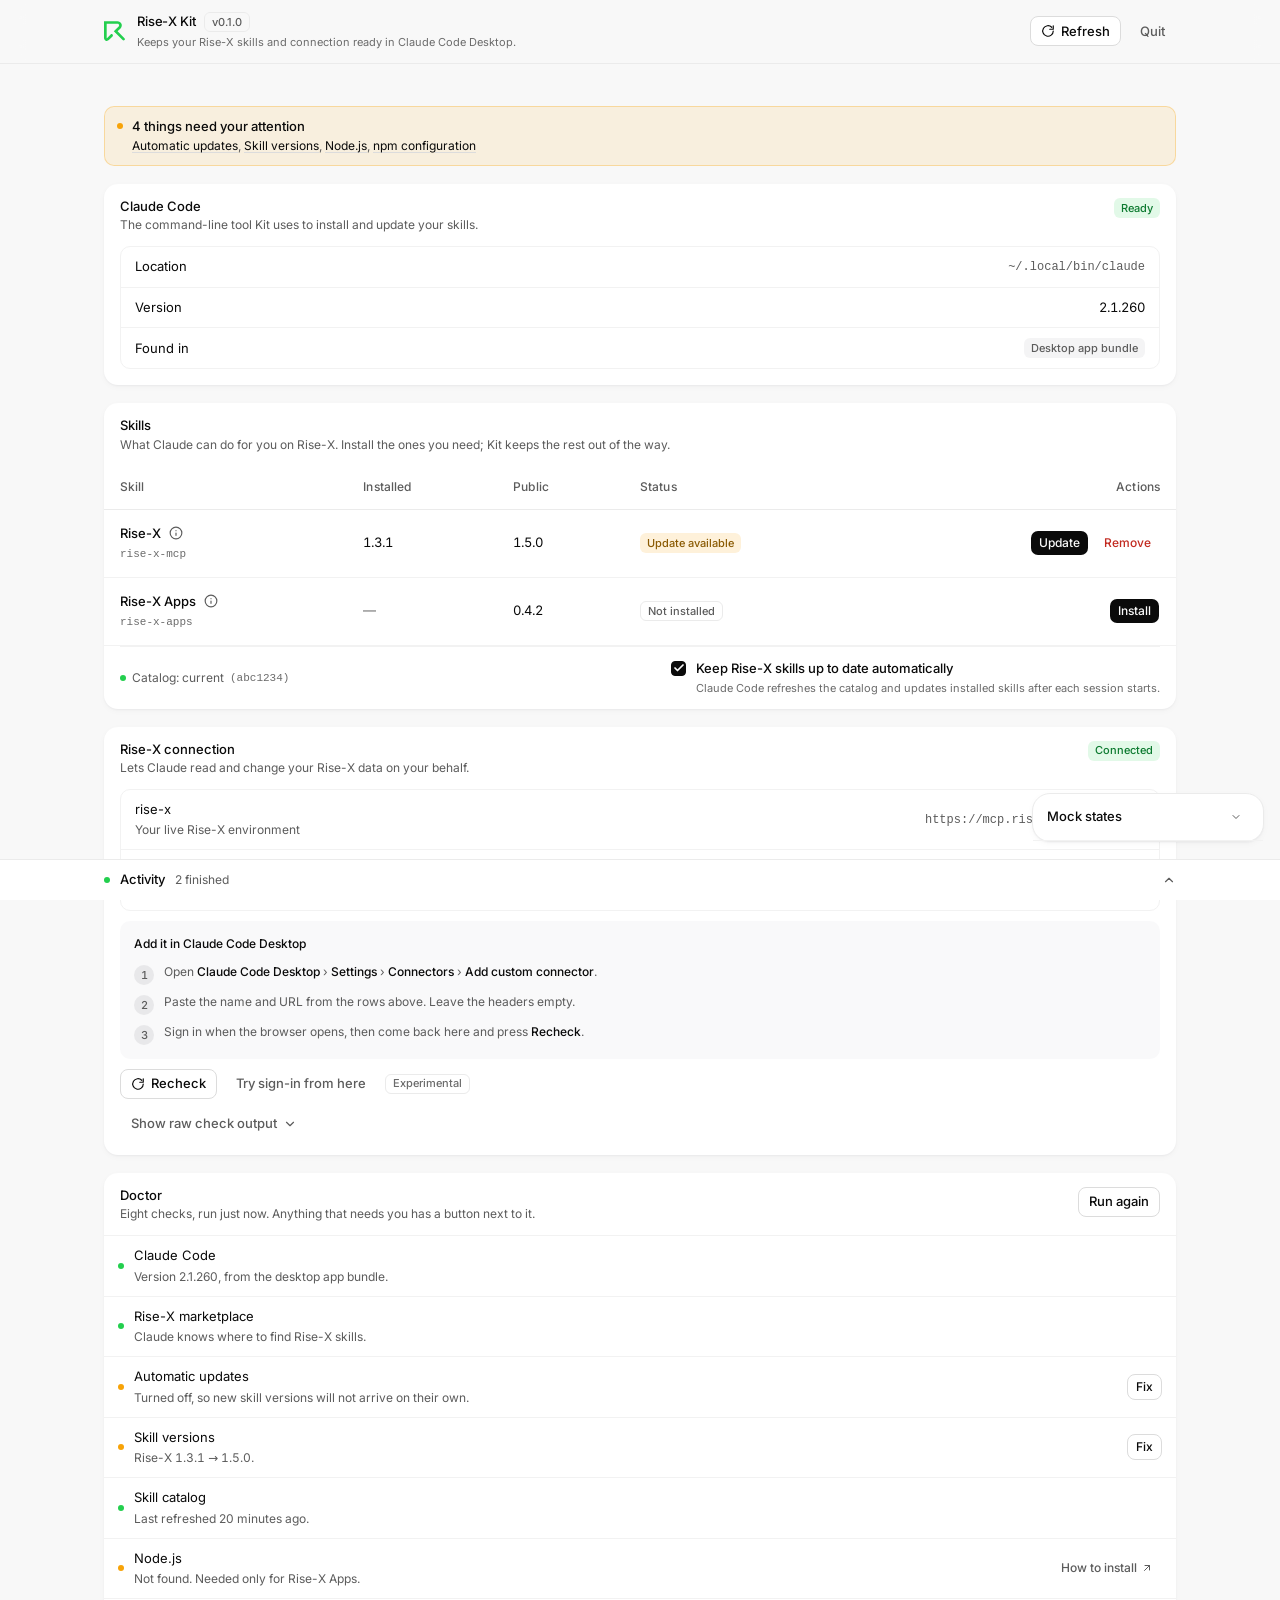
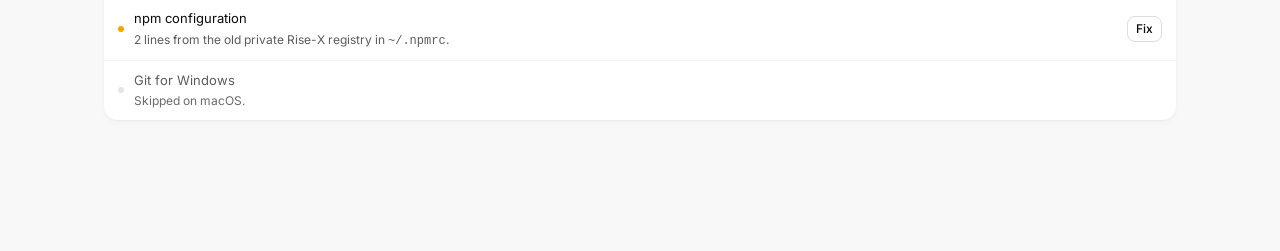
==== commit 0722d183: "feat(kit): status summary banner under the header Ref: #1831  Co-Authored-By: Claude Fable 5.1 <nore" ====
--- a/kit/design/mock.html
+++ b/kit/design/mock.html
@@ -11,7 +11,7 @@
 
   The only script is the review-time state switcher docked bottom-right.
 -->
-<html lang="en" data-cli="found" data-skills="update" data-conn="connected" data-catalog="current" data-banner="off" data-jobs="closed" data-autoupdate="default">
+<html lang="en" data-summary="warn" data-cli="found" data-skills="update" data-conn="connected" data-catalog="current" data-banner="off" data-jobs="closed" data-autoupdate="default">
   <head>
     <meta charset="utf-8" />
     <meta name="viewport" content="width=device-width, initial-scale=1" />
@@ -64,6 +64,42 @@
     </header>
 
     <main class="kit-shell py-6 kit-stack">
+      <!-- ============ Status summary (states: loading / ok / warn / fail / error) ============ -->
+      <div data-when="summary:loading" data-slot="alert" role="status" class="flex gap-[9px] rounded-lg border px-3 py-2.5 text-xs items-start border-border bg-muted/50">
+        <span class="mt-0.5 inline-flex"><span data-slot="spinner" role="status" aria-label="Working" style="width: 13px; height: 13px; border-width: 1.5px" class="inline-block shrink-0 rounded-full border-border border-t-muted-foreground motion-safe:animate-spin"></span></span>
+        <div class="min-w-0 flex-1">
+          <div data-slot="alert-title" class="mb-px text-ui font-medium">Checking your setup&hellip;</div>
+        </div>
+      </div>
+      <div data-when="summary:ok" data-slot="alert" role="status" class="flex gap-[9px] rounded-lg border px-3 py-2.5 text-xs items-start border-success/25 bg-success/8">
+        <span data-slot="status-dot" class="inline-block size-1.5 shrink-0 rounded-full bg-success mt-1.5" title="Passed"></span>
+        <div class="min-w-0 flex-1">
+          <div data-slot="alert-title" class="mb-px text-ui font-medium">Everything is set up</div>
+          <div data-slot="alert-description" class="text-xs text-muted-foreground"><div>Your Rise-X skills and connection are ready to use in Claude Code Desktop.</div></div>
+        </div>
+      </div>
+      <div data-when="summary:warn" data-slot="alert" role="alert" class="flex gap-[9px] rounded-lg border px-3 py-2.5 text-xs items-start border-warning/30 bg-warning/10">
+        <span data-slot="status-dot" class="inline-block size-1.5 shrink-0 rounded-full bg-warning mt-1.5" title="Needs attention"></span>
+        <div class="min-w-0 flex-1">
+          <div data-slot="alert-title" class="mb-px text-ui font-medium">4 things need your attention</div>
+          <div data-slot="alert-description" class="text-xs text-muted-foreground"><div><a href="#check-marketplace.autoupdate" class="text-foreground underline decoration-border-strong underline-offset-2 hover:decoration-foreground">Automatic updates</a>, <a href="#check-plugin.rise-x-mcp" class="text-foreground underline decoration-border-strong underline-offset-2 hover:decoration-foreground">Skill versions</a>, <a href="#check-node" class="text-foreground underline decoration-border-strong underline-offset-2 hover:decoration-foreground">Node.js</a>, <a href="#check-npmrc" class="text-foreground underline decoration-border-strong underline-offset-2 hover:decoration-foreground">npm configuration</a></div></div>
+        </div>
+      </div>
+      <div data-when="summary:fail" data-slot="alert" role="alert" class="flex gap-[9px] rounded-lg border px-3 py-2.5 text-xs items-start border-error/25 bg-error/8">
+        <span data-slot="status-dot" class="inline-block size-1.5 shrink-0 rounded-full bg-error mt-1.5" title="Not working"></span>
+        <div class="min-w-0 flex-1">
+          <div data-slot="alert-title" class="mb-px text-ui font-medium">Rise-X is not ready yet</div>
+          <div data-slot="alert-description" class="text-xs text-muted-foreground"><div>Start with: Claude Code.</div><div class="mt-1"><a href="#check-cli" class="text-foreground underline decoration-border-strong underline-offset-2 hover:decoration-foreground">Claude Code</a>, <a href="#check-npmrc" class="text-foreground underline decoration-border-strong underline-offset-2 hover:decoration-foreground">npm configuration</a></div></div>
+        </div>
+      </div>
+      <div data-when="summary:error" data-slot="alert" role="alert" class="flex gap-[9px] rounded-lg border px-3 py-2.5 text-xs items-start border-error/25 bg-error/8">
+        <span data-slot="status-dot" class="inline-block size-1.5 shrink-0 rounded-full bg-error mt-1.5" title="Not working"></span>
+        <div class="min-w-0 flex-1">
+          <div data-slot="alert-title" class="mb-px text-ui font-medium">Could not check your setup.</div>
+          <div data-slot="alert-description" class="text-xs text-muted-foreground"><div><span class="font-mono">claude mcp list</span> exited with code 1</div></div>
+        </div>
+      </div>
+
       <!-- ================= Restart banner (state: after-change) ================= -->
       <div data-when="banner:on" data-slot="alert" role="status" class="flex gap-[9px] rounded-lg border px-3 py-2.5 text-xs border-info/25 bg-info/8 items-start">
         <svg viewBox="0 0 24 24" fill="none" stroke="currentColor" stroke-width="2" stroke-linecap="round" stroke-linejoin="round" class="mt-0.5 size-3.5 shrink-0 text-info-text" aria-hidden="true"><circle cx="12" cy="12" r="10"/><path d="M12 16v-4M12 8h.01"/></svg>
@@ -427,7 +463,7 @@
 
         <div data-slot="list" class="flex flex-col border-t border-border-subtle">
           <!-- ok -->
-          <div data-slot="list-item" class="flex items-center gap-2.5 border-t border-border-subtle px-3.5 py-2.5 first:border-t-0">
+          <div data-slot="list-item" id="check-cli" class="flex items-center gap-2.5 border-t border-border-subtle px-3.5 py-2.5 first:border-t-0 kit-check">
             <span data-slot="status-dot" class="inline-block size-1.5 shrink-0 rounded-full bg-success" title="Passed"></span>
             <div data-slot="list-main" class="min-w-0 flex-1">
               <span data-slot="list-name" class="flex items-center gap-2 text-ui">Claude Code</span>
@@ -442,7 +478,7 @@
             </div>
           </div>
           <!-- warn + fix -->
-          <div data-slot="list-item" class="flex items-center gap-2.5 border-t border-border-subtle px-3.5 py-2.5 first:border-t-0">
+          <div data-slot="list-item" id="check-marketplace.autoupdate" class="flex items-center gap-2.5 border-t border-border-subtle px-3.5 py-2.5 first:border-t-0 kit-check">
             <span data-slot="status-dot" class="inline-block size-1.5 shrink-0 rounded-full bg-warning" title="Needs attention"></span>
             <div data-slot="list-main" class="min-w-0 flex-1">
               <span data-slot="list-name" class="flex items-center gap-2 text-ui">Automatic updates</span>
@@ -450,7 +486,7 @@
             </div>
             <button data-slot="button" data-variant="outline" data-size="xs" class="ds-btn border-border-strong bg-card hover:bg-muted dark:bg-transparent h-control-xs gap-1 rounded-md px-2 text-xs shrink-0">Fix</button>
           </div>
-          <div data-slot="list-item" class="flex items-center gap-2.5 border-t border-border-subtle px-3.5 py-2.5 first:border-t-0">
+          <div data-slot="list-item" id="check-plugin.rise-x-mcp" class="flex items-center gap-2.5 border-t border-border-subtle px-3.5 py-2.5 first:border-t-0 kit-check">
             <span data-slot="status-dot" class="inline-block size-1.5 shrink-0 rounded-full bg-warning" title="Needs attention"></span>
             <div data-slot="list-main" class="min-w-0 flex-1">
               <span data-slot="list-name" class="flex items-center gap-2 text-ui">Skill versions</span>
@@ -465,7 +501,7 @@
               <span data-slot="list-description" class="mt-0.5 block text-xs text-muted-foreground">Last refreshed 20 minutes ago.</span>
             </div>
           </div>
-          <div data-slot="list-item" class="flex items-center gap-2.5 border-t border-border-subtle px-3.5 py-2.5 first:border-t-0">
+          <div data-slot="list-item" id="check-node" class="flex items-center gap-2.5 border-t border-border-subtle px-3.5 py-2.5 first:border-t-0 kit-check">
             <span data-slot="status-dot" class="inline-block size-1.5 shrink-0 rounded-full bg-warning" title="Needs attention"></span>
             <div data-slot="list-main" class="min-w-0 flex-1">
               <span data-slot="list-name" class="flex items-center gap-2 text-ui">Node.js</span>
@@ -476,7 +512,7 @@
               <svg viewBox="0 0 24 24" fill="none" stroke="currentColor" stroke-width="2" stroke-linecap="round" stroke-linejoin="round" aria-hidden="true" class="size-3"><path d="M7 17 17 7M8 7h9v9"/></svg>
             </button>
           </div>
-          <div data-slot="list-item" class="flex items-center gap-2.5 border-t border-border-subtle px-3.5 py-2.5 first:border-t-0">
+          <div data-slot="list-item" id="check-npmrc" class="flex items-center gap-2.5 border-t border-border-subtle px-3.5 py-2.5 first:border-t-0 kit-check">
             <span data-slot="status-dot" class="inline-block size-1.5 shrink-0 rounded-full bg-warning" title="Needs attention"></span>
             <div data-slot="list-main" class="min-w-0 flex-1">
               <span data-slot="list-name" class="flex items-center gap-2 text-ui">npm configuration</span>
@@ -572,6 +608,7 @@
       // Review-time state switcher. Not part of the product.
       const KIT_GROUPS = [
         { key: 'theme', label: 'Theme', options: [['light', 'Light'], ['dark', 'Dark']] },
+        { key: 'summary', label: 'Summary', options: [['loading', 'Checking'], ['ok', 'Ready'], ['warn', 'Warnings'], ['fail', 'Failures'], ['error', 'Unreadable']] },
         { key: 'cli', label: 'Claude Code', options: [['found', 'Found'], ['missing', 'Missing']] },
         { key: 'skills', label: 'Rise-X skill', options: [['update', 'Update'], ['uptodate', 'Current'], ['unknown', 'Unknown'], ['disabled', 'Disabled']] },
         { key: 'conn', label: 'Connection', options: [['connected', 'Connected'], ['signin', 'Sign-in'], ['notinstalled', 'Missing'], ['unknown', 'Unknown']] },
--- a/kit/internal/web/kit.css
+++ b/kit/internal/web/kit.css
@@ -42,6 +42,17 @@
    from squeezing below ~800px so table-container scrolls instead. */
 .kit-skills-table {
   min-width: 640px;
+}
+
+/* Doctor rows double as the summary banner's jump targets. scroll-margin keeps
+   the sticky page header off the row the fragment lands on; the flash class,
+   removed after 1.5 s, says which row the reader was sent to. */
+.kit-check {
+  scroll-margin-top: 84px;
+  transition: background-color 0.3s var(--ease);
+}
+.kit-check-flash {
+  background-color: color-mix(in srgb, var(--ring-control) 16%, transparent);
 }
 
 @layer components {
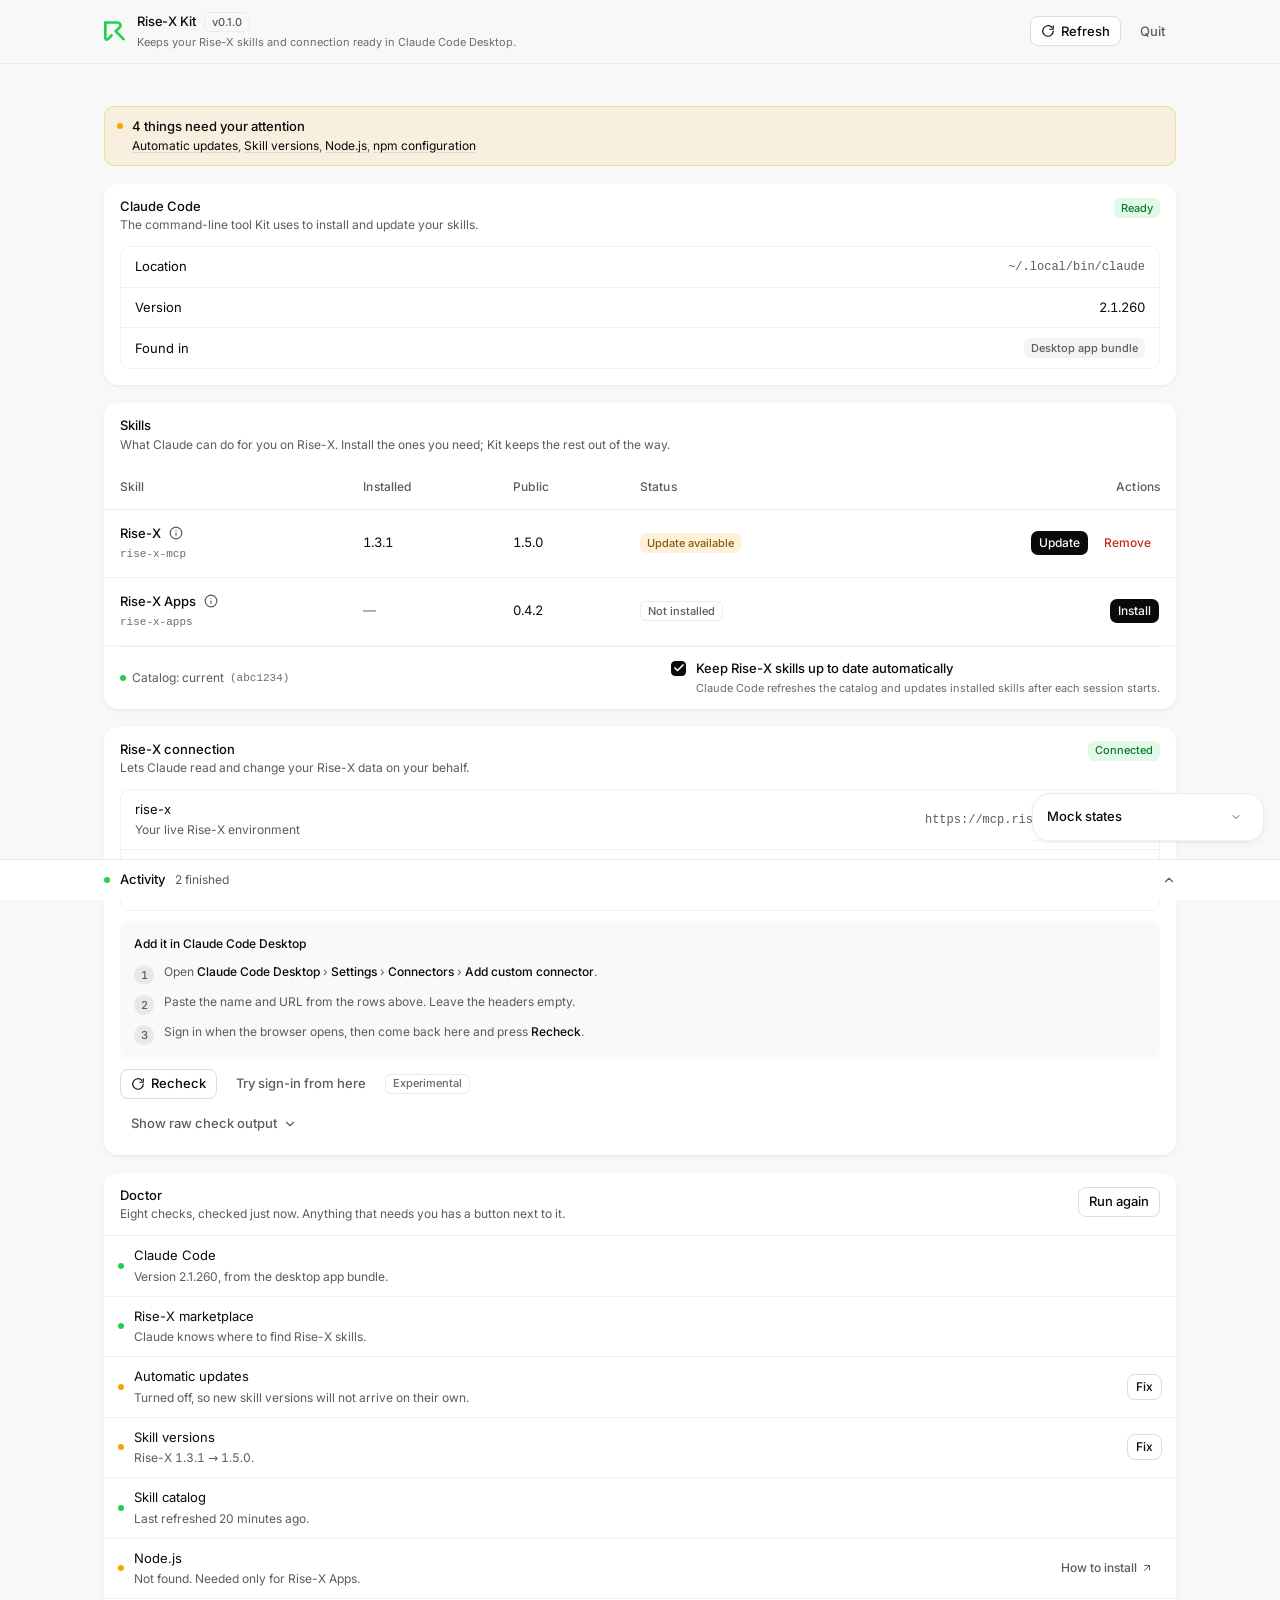
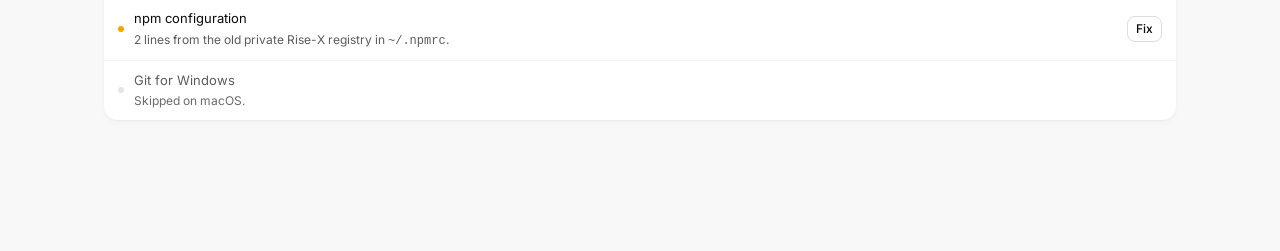
==== commit 9e7d21d9: "fix(kit): Run again bypasses caches with feedback; env check reads settings only Ref: #1831" ====
--- a/kit/design/mock.html
+++ b/kit/design/mock.html
@@ -11,7 +11,7 @@
 
   The only script is the review-time state switcher docked bottom-right.
 -->
-<html lang="en" data-summary="warn" data-cli="found" data-skills="update" data-conn="connected" data-catalog="current" data-banner="off" data-jobs="closed" data-autoupdate="default">
+<html lang="en" data-summary="warn" data-cli="found" data-skills="update" data-conn="connected" data-catalog="current" data-banner="off" data-jobs="closed" data-autoupdate="default" data-doctor="idle">
   <head>
     <meta charset="utf-8" />
     <meta name="viewport" content="width=device-width, initial-scale=1" />
@@ -455,10 +455,12 @@
           <div class="min-w-0 flex-1">
             <div data-slot="card-title" class="text-ui leading-tight font-medium">Doctor</div>
             <div data-slot="card-description" class="mt-0.5 text-xs text-muted-foreground">
-              Eight checks, run just now. Anything that needs you has a button next to it.
-            </div>
-          </div>
-          <button data-slot="button" data-variant="outline" data-size="sm" class="ds-btn border-border-strong bg-card hover:bg-muted dark:bg-transparent h-control-sm rounded-md px-2.5">Run again</button>
+              <span data-when="doctor:idle">Eight checks, checked just now. Anything that needs you has a button next to it.</span>
+              <span data-when="doctor:checking" hidden>Checking your setup&hellip;</span>
+            </div>
+          </div>
+          <button data-when="doctor:idle" data-slot="button" data-variant="outline" data-size="sm" class="ds-btn border-border-strong bg-card hover:bg-muted dark:bg-transparent h-control-sm rounded-md px-2.5">Run again</button>
+          <button data-when="doctor:checking" data-slot="button" data-variant="outline" data-size="sm" disabled data-disabled="" class="ds-btn border-border-strong bg-card hover:bg-muted dark:bg-transparent h-control-sm rounded-md px-2.5" hidden><span data-slot="spinner" role="status" aria-label="Working" style="width: 13px; height: 13px; border-width: 1.5px" class="inline-block shrink-0 rounded-full border-border border-t-muted-foreground motion-safe:animate-spin"></span>Checking&hellip;</button>
         </div>
 
         <div data-slot="list" class="flex flex-col border-t border-border-subtle">
@@ -614,6 +616,7 @@
         { key: 'conn', label: 'Connection', options: [['connected', 'Connected'], ['signin', 'Sign-in'], ['notinstalled', 'Missing'], ['unknown', 'Unknown']] },
         { key: 'catalog', label: 'Catalog', options: [['current', 'Current'], ['behind', 'Behind']] },
         { key: 'autoupdate', label: 'Auto-update', options: [['default', 'Default'], ['org', 'Org-managed']] },
+        { key: 'doctor', label: 'Doctor', options: [['idle', 'Checked'], ['checking', 'Checking']] },
         { key: 'banner', label: 'Restart banner', options: [['off', 'Hidden'], ['on', 'Shown']] },
         { key: 'jobs', label: 'Activity drawer', options: [['closed', 'Closed'], ['open', 'Job running']] },
       ];
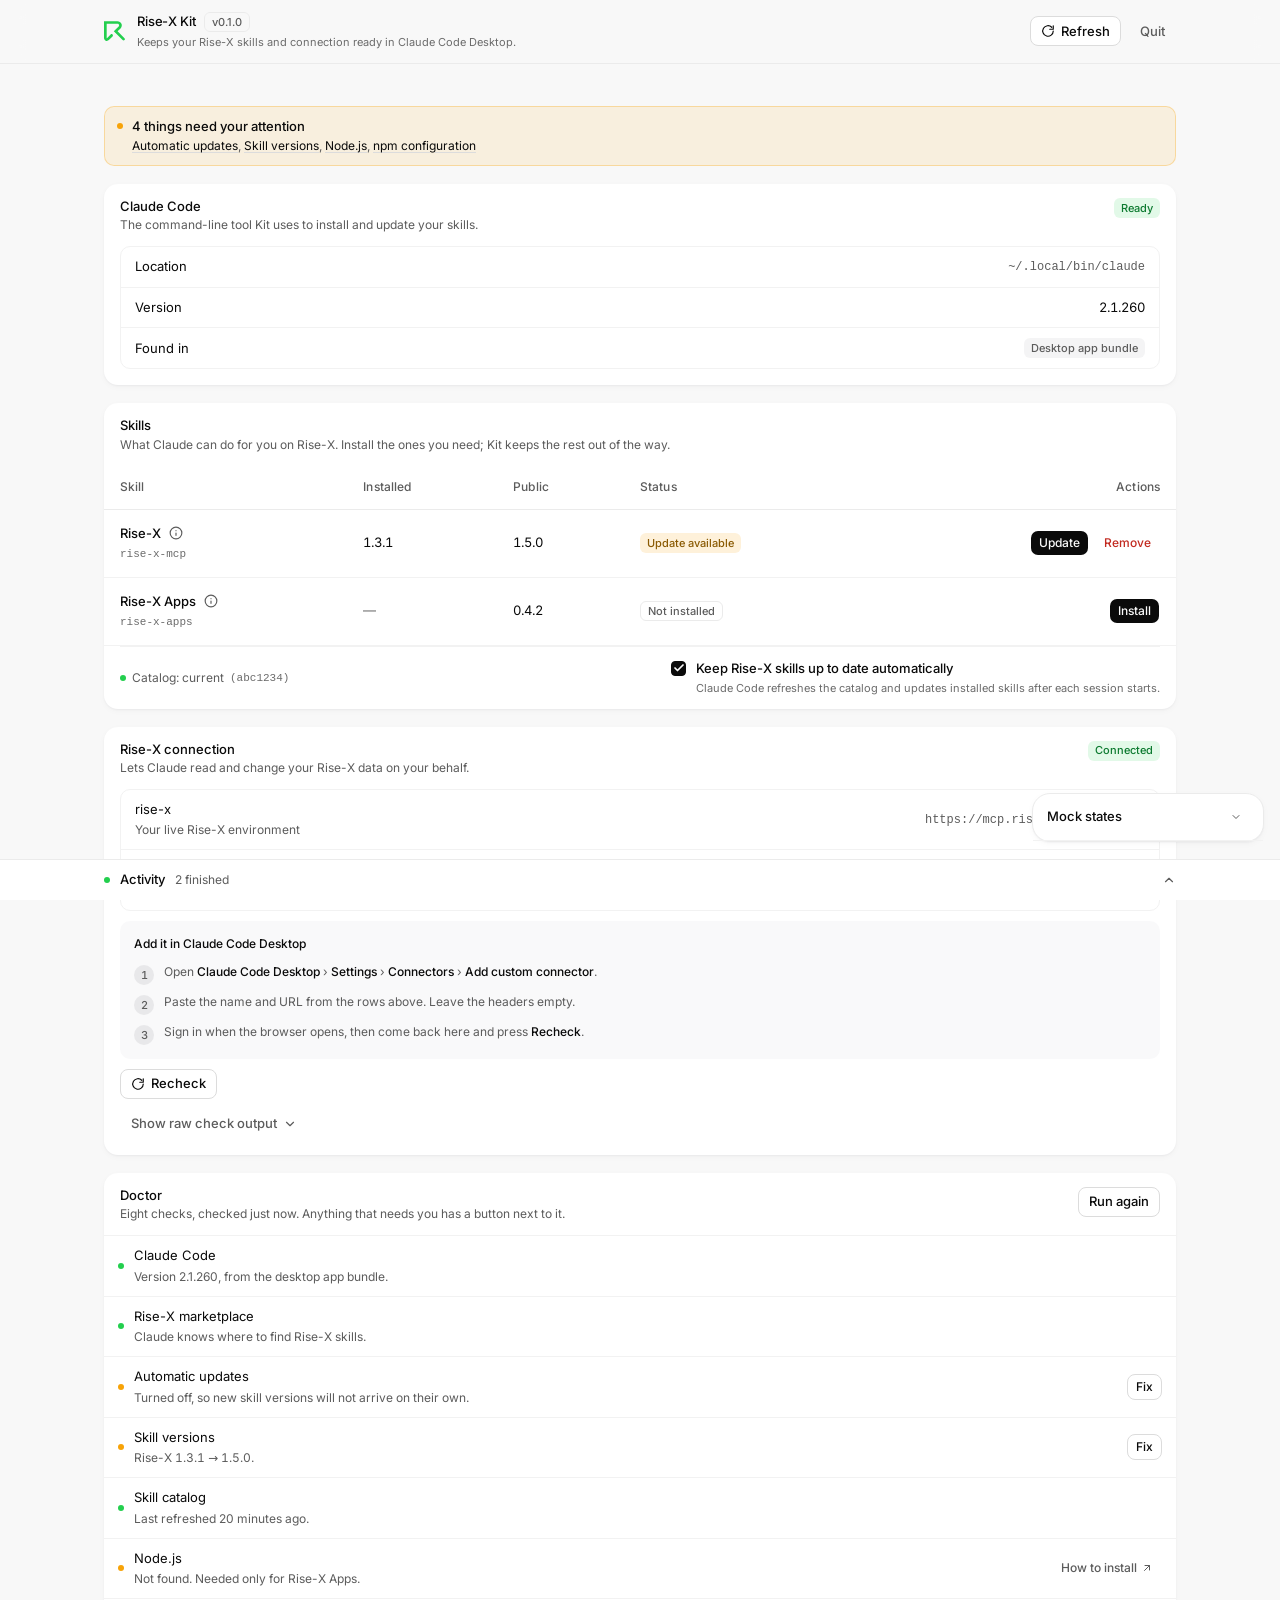
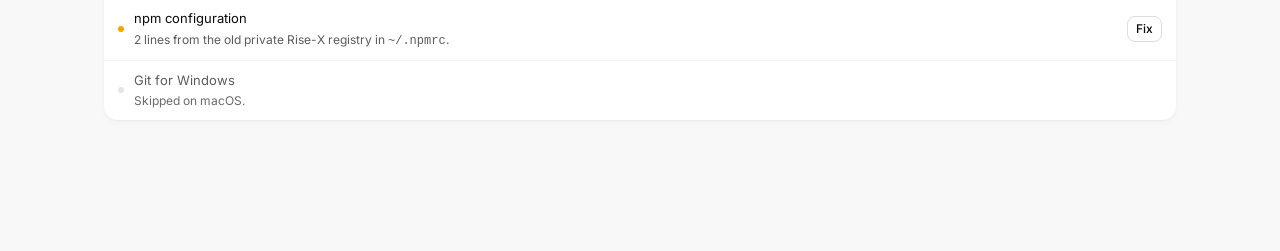
==== commit ff4bb276: "fix(kit): close the backup hole in settings, and stop the lock wedging Re-review at 5adf9ce. The two" ====
--- a/kit/design/mock.html
+++ b/kit/design/mock.html
@@ -424,8 +424,6 @@
               <svg viewBox="0 0 24 24" fill="none" stroke="currentColor" stroke-width="2" stroke-linecap="round" stroke-linejoin="round" aria-hidden="true"><path d="M21 12a9 9 0 1 1-2.6-6.4"/><path d="M21 3v6h-6"/></svg>
               Recheck
             </button>
-            <button data-slot="button" data-variant="ghost" data-size="sm" class="ds-btn text-muted-foreground hover:bg-muted hover:text-foreground h-control-sm rounded-md px-2.5">Try sign-in from here</button>
-            <span data-slot="badge" data-variant="outline" class="ds-badge border border-border text-subtle">Experimental</span>
           </div>
 
           <details data-slot="collapsible">
--- a/kit/internal/web/rise-x-ui.css
+++ b/kit/internal/web/rise-x-ui.css
@@ -1,4 +1,4 @@
-/* vendored from @rise-x/apps-sdk@0.11.1 build/ui/styles.css — refresh with kit/scripts/sync-ui.sh */
+/* vendored from @rise-x/apps-sdk@0.11.1 (sha256:fefa863a39271ace6ddec76decdd2db94c58e30b28b13f7c991bf71608b1e515) build/ui/styles.css — refresh with kit/scripts/sync-ui.sh */
 @font-face{font-family:'Inter Variable';font-style:normal;font-display:swap;font-weight:100 900;src:url([data-uri]) format('woff2-variations');}
 /*! tailwindcss v4.3.3 | MIT License | https://tailwindcss.com */
 @layer properties{@supports (((-webkit-hyphens:none)) and (not (margin-trim:inline))) or ((-moz-orient:inline) and (not (color:rgb(from red r g b)))){:root,:host{--shimmer-angle:20deg}*,:before,:after,::backdrop{--tw-border-spacing-x:0;--tw-border-spacing-y:0;--tw-translate-x:0;--tw-translate-y:0;--tw-translate-z:0;--tw-rotate-x:initial;--tw-rotate-y:initial;--tw-rotate-z:initial;--tw-skew-x:initial;--tw-skew-y:initial;--tw-space-x-reverse:0;--tw-border-style:solid;--tw-leading:initial;--tw-font-weight:initial;--tw-tracking:initial;--tw-ordinal:initial;--tw-slashed-zero:initial;--tw-numeric-figure:initial;--tw-numeric-spacing:initial;--tw-numeric-fraction:initial;--tw-shadow:0 0 #0000;--tw-shadow-color:initial;--tw-shadow-alpha:100%;--tw-inset-shadow:0 0 #0000;--tw-inset-shadow-color:initial;--tw-inset-shadow-alpha:100%;--tw-ring-color:initial;--tw-ring-shadow:0 0 #0000;--tw-inset-ring-color:initial;--tw-inset-ring-shadow:0 0 #0000;--tw-ring-inset:initial;--tw-ring-offset-width:0px;--tw-ring-offset-color:#fff;--tw-ring-offset-shadow:0 0 #0000;--tw-outline-style:solid;--tw-blur:initial;--tw-brightness:initial;--tw-contrast:initial;--tw-grayscale:initial;--tw-hue-rotate:initial;--tw-invert:initial;--tw-opacity:initial;--tw-saturate:initial;--tw-sepia:initial;--tw-drop-shadow:initial;--tw-drop-shadow-color:initial;--tw-drop-shadow-alpha:100%;--tw-drop-shadow-size:initial;--tw-backdrop-blur:initial;--tw-backdrop-brightness:initial;--tw-backdrop-contrast:initial;--tw-backdrop-grayscale:initial;--tw-backdrop-hue-rotate:initial;--tw-backdrop-invert:initial;--tw-backdrop-opacity:initial;--tw-backdrop-saturate:initial;--tw-backdrop-sepia:initial;--tw-duration:initial;--tw-ease:initial;--tw-content:"";--tw-scale-x:1;--tw-scale-y:1;--tw-scale-z:1;--tw-animation-delay:0s;--tw-animation-direction:normal;--tw-animation-duration:initial;--tw-animation-fill-mode:none;--tw-animation-iteration-count:1;--tw-enter-blur:0;--tw-enter-opacity:1;--tw-enter-rotate:0;--tw-enter-scale:1;--tw-enter-translate-x:0;--tw-enter-translate-y:0;--tw-exit-blur:0;--tw-exit-opacity:1;--tw-exit-rotate:0;--tw-exit-scale:1;--tw-exit-translate-x:0;--tw-exit-translate-y:0;--scroll-fade-t:0px;--scroll-fade-b:0px;--scroll-fade-s:0px;--scroll-fade-e:0px;--scroll-fade-mask:initial;--shimmer-image:initial;--shimmer-text-fill:initial}}}@layer theme{:root,:host{--font-sans:"Inter Variable", "Inter", system-ui, sans-serif;--font-mono:ui-monospace, SFMono-Regular, Menlo, Monaco, Consolas, "Liberation Mono", "Courier New", monospace;--color-black:#000;--color-white:#fff;--spacing:4px;--container-xs:320px;--container-md:448px;--container-lg:512px;--text-xs:12px;--text-sm:14px;--text-sm--line-height:calc(1.25 / .875);--text-base:16px;--text-base--line-height:calc(1.5 / 1);--text-lg:18px;--text-lg--line-height:calc(1.75 / 1.125);--font-weight-normal:400;--font-weight-medium:500;--font-weight-semibold:600;--tracking-widest:.1em;--leading-tight:1.25;--leading-snug:1.375;--leading-normal:1.5;--ease-in-out:cubic-bezier(.4, 0, .2, 1);--animate-spin:spin 1s linear infinite;--animate-pulse:pulse 2s cubic-bezier(.4, 0, .6, 1) infinite;--blur-sm:8px;--blur-md:12px;--blur-xl:24px;--aspect-video:16 / 9;--default-transition-duration:.15s;--default-transition-timing-function:cubic-bezier(.4, 0, .2, 1);--default-font-family:"Inter Variable", "Inter", system-ui, sans-serif;--default-mono-font-family:var(--font-mono);--animate-caret-blink:caret-blink 1.25s ease-out infinite;--color-border:var(--border)}}@layer base{*{border-color:var(--border);outline-color:var(--ring)}@supports (color:color-mix(in lab, red, red)){*{outline-color:color-mix(in oklab, var(--ring) 50%, transparent)}}*,:before,:after{border-style:solid;border-width:0}button,input,optgroup,select,textarea{font:inherit;font-feature-settings:inherit;font-variation-settings:inherit;letter-spacing:inherit;color:inherit;opacity:1;background-color:#0000;border-radius:0;padding:0}::file-selector-button{font:inherit;font-feature-settings:inherit;font-variation-settings:inherit;letter-spacing:inherit;color:inherit;opacity:1;background-color:#0000;border-radius:0;padding:0}:where([data-slot]),:where([data-slot]) :where(h1,h2,h3,h4,h5,h6,p,figure,blockquote,ul,ol,dl,dd){margin:0}*,:after,:before,::backdrop{box-sizing:border-box;border:0 solid;margin:0;padding:0}::file-selector-button{box-sizing:border-box;border:0 solid;margin:0;padding:0}html,:host{-webkit-text-size-adjust:100%;tab-size:4;line-height:1.5;font-family:var(--default-font-family,-apple-system, BlinkMacSystemFont, "Segoe UI", Roboto, "Helvetica Neue", "Noto Sans", Arial, sans-serif, "Apple Color Emoji", "Segoe UI Emoji", "Segoe UI Symbol", "Noto Color Emoji");font-feature-settings:var(--default-font-feature-settings,normal);font-variation-settings:var(--default-font-variation-settings,normal);-webkit-tap-highlight-color:transparent}hr{height:0;color:inherit;border-top-width:1px}abbr:where([title]){-webkit-text-decoration:underline dotted;text-decoration:underline dotted}h1,h2,h3,h4,h5,h6{font-size:inherit;font-weight:inherit}a{color:inherit;-webkit-text-decoration:inherit;-webkit-text-decoration:inherit;-webkit-text-decoration:inherit;text-decoration:inherit}b,strong{font-weight:bolder}code,kbd,samp,pre{font-family:var(--default-mono-font-family,ui-monospace, SFMono-Regular, Menlo, Monaco, Consolas, "Liberation Mono", "Courier New", monospace);font-feature-settings:var(--default-mono-font-feature-settings,normal);font-variation-settings:var(--default-mono-font-variation-settings,normal);font-size:1em}small{font-size:80%}sub,sup{vertical-align:baseline;font-size:75%;line-height:0;position:relative}sub{bottom:-.25em}sup{top:-.5em}table{text-indent:0;border-color:inherit;border-collapse:collapse}:-moz-focusring:where(:not(iframe)){outline:auto}progress{vertical-align:baseline}summary{display:list-item}ol,ul,menu{list-style:none}img,svg,video,canvas,audio,iframe,embed,object{vertical-align:middle;display:block}img,video{max-width:100%;height:auto}button,input,select,optgroup,textarea{font:inherit;font-feature-settings:inherit;font-variation-settings:inherit;letter-spacing:inherit;color:inherit;opacity:1;background-color:#0000;border-radius:0}::file-selector-button{font:inherit;font-feature-settings:inherit;font-variation-settings:inherit;letter-spacing:inherit;color:inherit;opacity:1;background-color:#0000;border-radius:0}:where(select:is([multiple],[size])) optgroup{font-weight:bolder}:where(select:is([multiple],[size])) optgroup option{padding-inline-start:20px}::file-selector-button{margin-inline-end:4px}::placeholder{opacity:1}@supports (not ((-webkit-appearance:-apple-pay-button))) or (contain-intrinsic-size:1px){::placeholder{color:currentColor}@supports (color:color-mix(in lab, red, red)){::placeholder{color:color-mix(in oklab, currentcolor 50%, transparent)}}}textarea{resize:vertical}::-webkit-search-decoration{-webkit-appearance:none}::-webkit-date-and-time-value{min-height:1lh;text-align:inherit}::-webkit-datetime-edit{display:inline-flex}::-webkit-datetime-edit-fields-wrapper{padding:0}::-webkit-datetime-edit{padding-block:0}::-webkit-datetime-edit-year-field{padding-block:0}::-webkit-datetime-edit-month-field{padding-block:0}::-webkit-datetime-edit-day-field{padding-block:0}::-webkit-datetime-edit-hour-field{padding-block:0}::-webkit-datetime-edit-minute-field{padding-block:0}::-webkit-datetime-edit-second-field{padding-block:0}::-webkit-datetime-edit-millisecond-field{padding-block:0}::-webkit-datetime-edit-meridiem-field{padding-block:0}::-webkit-calendar-picker-indicator{line-height:1}:-moz-ui-invalid{box-shadow:none}button,input:where([type=button],[type=reset],[type=submit]){appearance:button}::file-selector-button{appearance:button}::-webkit-inner-spin-button{height:auto}::-webkit-outer-spin-button{height:auto}[hidden]:where(:not([hidden=until-found])){display:none!important}}@layer components;@layer utilities{.\@container\/app-frame{container:app-frame/inline-size}.\@container\/field-group{container:field-group/inline-size}.\@container{container-type:inline-size}.pointer-events-auto{pointer-events:auto}.pointer-events-none{pointer-events:none}.collapse{visibility:collapse}.invisible{visibility:hidden}.visible{visibility:visible}.sr-only{clip-path:inset(50%);white-space:nowrap;border-width:0;width:1px;height:1px;margin:-1px;padding:0;position:absolute;overflow:hidden}.absolute{position:absolute}.fixed{position:fixed}.relative{position:relative}.static{position:static}.sticky{position:sticky}.inset-0{inset:0}.inset-3{inset:calc(var(--spacing) * 3)}.inset-x-0{inset-inline:0}.inset-x-3{inset-inline:calc(var(--spacing) * 3)}.-top-3\.5{top:calc(var(--spacing) * -3.5)}.top-0{top:0}.top-1\/2{top:50%}.top-2{top:calc(var(--spacing) * 2)}.top-3{top:calc(var(--spacing) * 3)}.top-4{top:calc(var(--spacing) * 4)}.top-5{top:calc(var(--spacing) * 5)}.top-\[60\%\]{top:60%}.top-\[108px\]{top:108px}.top-full{top:100%}.-right-3\.5{right:calc(var(--spacing) * -3.5)}.right-0{right:0}.right-1{right:var(--spacing)}.right-2{right:calc(var(--spacing) * 2)}.right-3{right:calc(var(--spacing) * 3)}.right-4{right:calc(var(--spacing) * 4)}.right-8{right:calc(var(--spacing) * 8)}.-bottom-3\.5{bottom:calc(var(--spacing) * -3.5)}.bottom-0{bottom:0}.bottom-3{bottom:calc(var(--spacing) * 3)}.bottom-4{bottom:calc(var(--spacing) * 4)}.bottom-7{bottom:calc(var(--spacing) * 7)}.-left-3\.5{left:calc(var(--spacing) * -3.5)}.left-0{left:0}.left-1\/2{left:50%}.left-2\.5{left:calc(var(--spacing) * 2.5)}.left-6{left:calc(var(--spacing) * 6)}.isolate{isolation:isolate}.z-10{z-index:10}.z-20{z-index:20}.z-30{z-index:30}.z-50{z-index:50}.z-\[1000\]{z-index:1000}.order-first{order:-9999}.order-last{order:9999}.col-start-1{grid-column-start:1}.col-start-2{grid-column-start:2}.row-start-1{grid-row-start:1}.row-start-2{grid-row-start:2}.row-start-3{grid-row-start:3}.container{width:100%}@media (min-width:40rem){.container{max-width:40rem}}@media (min-width:48rem){.container{max-width:48rem}}@media (min-width:64rem){.container{max-width:64rem}}@media (min-width:80rem){.container{max-width:80rem}}@media (min-width:96rem){.container{max-width:96rem}}.-mx-1\.5{margin-inline:calc(var(--spacing) * -1.5)}.mx-0\.5{margin-inline:calc(var(--spacing) * .5)}.mx-1{margin-inline:var(--spacing)}.mx-2{margin-inline:calc(var(--spacing) * 2)}.mx-4{margin-inline:calc(var(--spacing) * 4)}.mx-auto{margin-inline:auto}.-my-2{margin-block:calc(var(--spacing) * -2)}.my-0{margin-block:0}.my-0\.5{margin-block:calc(var(--spacing) * .5)}.my-1{margin-block:var(--spacing)}.my-1\.5{margin-block:calc(var(--spacing) * 1.5)}.ms-auto{margin-inline-start:auto}.-mt-2\.5{margin-top:calc(var(--spacing) * -2.5)}.mt-0{margin-top:0}.mt-0\.5{margin-top:calc(var(--spacing) * .5)}.mt-1{margin-top:var(--spacing)}.mt-1\.5{margin-top:calc(var(--spacing) * 1.5)}.mt-2{margin-top:calc(var(--spacing) * 2)}.mt-2\.5{margin-top:calc(var(--spacing) * 2.5)}.mt-3{margin-top:calc(var(--spacing) * 3)}.mt-4{margin-top:calc(var(--spacing) * 4)}.mt-5{margin-top:calc(var(--spacing) * 5)}.mt-\[2px\]{margin-top:2px}.mt-auto{margin-top:auto}.-mr-1{margin-right:calc(var(--spacing) * -1)}.mr-0\.5{margin-right:calc(var(--spacing) * .5)}.mr-1{margin-right:var(--spacing)}.-mb-px{margin-bottom:-1px}.mb-1{margin-bottom:var(--spacing)}.mb-1\.5{margin-bottom:calc(var(--spacing) * 1.5)}.mb-2{margin-bottom:calc(var(--spacing) * 2)}.mb-3{margin-bottom:calc(var(--spacing) * 3)}.mb-4{margin-bottom:calc(var(--spacing) * 4)}.mb-\[5px\]{margin-bottom:5px}.mb-px{margin-bottom:1px}.-ml-2\.5{margin-left:calc(var(--spacing) * -2.5)}.ml-0\.5{margin-left:calc(var(--spacing) * .5)}.ml-1{margin-left:var(--spacing)}.ml-1\.5{margin-left:calc(var(--spacing) * 1.5)}.ml-4{margin-left:calc(var(--spacing) * 4)}.ml-auto{margin-left:auto}.box-border{box-sizing:border-box}.line-clamp-2{-webkit-line-clamp:2;-webkit-box-orient:vertical;display:-webkit-box;overflow:hidden}.block{display:block}.contents{display:contents}.flex{display:flex}.grid{display:grid}.hidden{display:none}.inline{display:inline}.inline-block{display:inline-block}.inline-flex{display:inline-flex}.inline-grid{display:inline-grid}.list-item{display:list-item}.table{display:table}.table-caption{display:table-caption}.table-cell{display:table-cell}.table-row{display:table-row}.field-sizing-content{field-sizing:content}.field-sizing-fixed{field-sizing:fixed}.aspect-auto{aspect-ratio:auto}.aspect-square{aspect-ratio:1}.aspect-video{aspect-ratio:var(--aspect-video)}.size-1\.5{width:calc(var(--spacing) * 1.5);height:calc(var(--spacing) * 1.5)}.size-2{width:calc(var(--spacing) * 2);height:calc(var(--spacing) * 2)}.size-2\.5{width:calc(var(--spacing) * 2.5);height:calc(var(--spacing) * 2.5)}.size-3{width:calc(var(--spacing) * 3);height:calc(var(--spacing) * 3)}.size-3\.5{width:calc(var(--spacing) * 3.5);height:calc(var(--spacing) * 3.5)}.size-4{width:calc(var(--spacing) * 4);height:calc(var(--spacing) * 4)}.size-4\.5{width:calc(var(--spacing) * 4.5);height:calc(var(--spacing) * 4.5)}.size-5{width:calc(var(--spacing) * 5);height:calc(var(--spacing) * 5)}.size-6{width:calc(var(--spacing) * 6);height:calc(var(--spacing) * 6)}.size-7{width:calc(var(--spacing) * 7);height:calc(var(--spacing) * 7)}.size-8{width:calc(var(--spacing) * 8);height:calc(var(--spacing) * 8)}.size-10{width:calc(var(--spacing) * 10);height:calc(var(--spacing) * 10)}.size-16{width:calc(var(--spacing) * 16);height:calc(var(--spacing) * 16)}.size-\[5px\]{width:5px;height:5px}.size-\[7px\]{width:7px;height:7px}.size-\[11px\]{width:11px;height:11px}.size-\[13px\]{width:13px;height:13px}.size-\[15px\]{width:15px;height:15px}.size-\[17px\]{width:17px;height:17px}.size-\[18px\]{width:18px;height:18px}.size-\[26px\]{width:26px;height:26px}.size-control{width:var(--h-md);height:var(--h-md)}.size-control-lg{width:var(--h-lg);height:var(--h-lg)}.size-control-sm{width:var(--h-sm);height:var(--h-sm)}.size-control-xs{width:var(--h-xs);height:var(--h-xs)}.size-full{width:100%;height:100%}.h-\(--radix-navigation-menu-viewport-height\){height:var(--radix-navigation-menu-viewport-height)}.h-1{height:var(--spacing)}.h-1\.5{height:calc(var(--spacing) * 1.5)}.h-2{height:calc(var(--spacing) * 2)}.h-2\.5{height:calc(var(--spacing) * 2.5)}.h-3{height:calc(var(--spacing) * 3)}.h-3\.5{height:calc(var(--spacing) * 3.5)}.h-4{height:calc(var(--spacing) * 4)}.h-5{height:calc(var(--spacing) * 5)}.h-6{height:calc(var(--spacing) * 6)}.h-7{height:calc(var(--spacing) * 7)}.h-8{height:calc(var(--spacing) * 8)}.h-10{height:calc(var(--spacing) * 10)}.h-11{height:calc(var(--spacing) * 11)}.h-13{height:calc(var(--spacing) * 13)}.h-16{height:calc(var(--spacing) * 16)}.h-24{height:calc(var(--spacing) * 24)}.h-\[5px\]{height:5px}.h-\[9px\]{height:9px}.h-\[18px\]{height:18px}.h-\[22px\]{height:22px}.h-\[30px\]{height:30px}.h-\[34px\]{height:34px}.h-\[72px\]{height:72px}.h-\[88px\]{height:88px}.h-\[120px\]{height:120px}.h-\[132px\]{height:132px}.h-\[210px\]{height:210px}.h-\[220px\]{height:220px}.h-\[240px\]{height:240px}.h-\[260px\]{height:260px}.h-\[280px\]{height:280px}.h-\[320px\]{height:320px}.h-\[720px\]{height:720px}.h-\[N\]{height:N}.h-\[calc\(100dvh-180px\)\]{height:calc(100dvh - 180px)}.h-\[calc\(100dvh-var\(--demo-chrome\,0px\)\)\]{height:calc(100dvh - var(--demo-chrome,0px))}.h-auto{height:auto}.h-control{height:var(--h-md)}.h-control-lg{height:var(--h-lg)}.h-control-sm{height:var(--h-sm)}.h-control-xs{height:var(--h-xs)}.h-fit{height:fit-content}.h-full{height:100%}.h-px{height:1px}.h-screen{height:100vh}.max-h-\(--radix-context-menu-content-available-height\){max-height:var(--radix-context-menu-content-available-height)}.max-h-\(--radix-dropdown-menu-content-available-height\){max-height:var(--radix-dropdown-menu-content-available-height)}.max-h-\(--radix-select-content-available-height\){max-height:var(--radix-select-content-available-height)}.max-h-36{max-height:calc(var(--spacing) * 36)}.max-h-72{max-height:calc(var(--spacing) * 72)}.max-h-\[176px\]{max-height:176px}.max-h-\[180px\]{max-height:180px}.max-h-\[calc\(100vh-140px\)\]{max-height:calc(100vh - 140px)}.min-h-0{min-height:0}.min-h-16{min-height:calc(var(--spacing) * 16)}.min-h-\[104px\]{min-height:104px}.min-h-\[280px\]{min-height:280px}.min-h-\[640px\]{min-height:640px}.min-h-control{min-height:var(--h-md)}.min-h-screen{min-height:100vh}.w-\(--radix-dropdown-menu-trigger-width\){width:var(--radix-dropdown-menu-trigger-width)}.w-\(--radix-popover-trigger-width\){width:var(--radix-popover-trigger-width)}.w-\(--radix-select-trigger-width\){width:var(--radix-select-trigger-width)}.w-0{width:0}.w-1{width:var(--spacing)}.w-2{width:calc(var(--spacing) * 2)}.w-2\.5{width:calc(var(--spacing) * 2.5)}.w-6{width:calc(var(--spacing) * 6)}.w-9{width:calc(var(--spacing) * 9)}.w-12{width:calc(var(--spacing) * 12)}.w-52{width:calc(var(--spacing) * 52)}.w-64{width:calc(var(--spacing) * 64)}.w-72{width:calc(var(--spacing) * 72)}.w-\[1\%\]{width:1%}.w-\[3px\]{width:3px}.w-\[35\%\]{width:35%}.w-\[60\%\]{width:60%}.w-\[68px\]{width:68px}.w-\[86px\]{width:86px}.w-\[120px\]{width:120px}.w-\[168px\]{width:168px}.w-\[180px\]{width:180px}.w-\[188px\]{width:188px}.w-\[220px\]{width:220px}.w-\[240px\]{width:240px}.w-\[248px\]{width:248px}.w-\[262px\]{width:262px}.w-\[280px\]{width:280px}.w-\[294px\]{width:294px}.w-\[300px\]{width:300px}.w-\[320px\]{width:320px}.w-\[390px\]{width:390px}.w-\[760px\]{width:760px}.w-auto{width:auto}.w-control-sm{width:var(--h-sm)}.w-fit{width:fit-content}.w-full{width:100%}.w-px{width:1px}.max-w-96{max-width:calc(var(--spacing) * 96)}.max-w-\[42ch\]{max-width:42ch}.max-w-\[52ch\]{max-width:52ch}.max-w-\[68ch\]{max-width:68ch}.max-w-\[80\%\]{max-width:80%}.max-w-\[86ch\]{max-width:86ch}.max-w-\[220px\]{max-width:220px}.max-w-\[240px\]{max-width:240px}.max-w-\[280px\]{max-width:280px}.max-w-\[300px\]{max-width:300px}.max-w-\[340px\]{max-width:340px}.max-w-\[380px\]{max-width:380px}.max-w-\[480px\]{max-width:480px}.max-w-\[520px\]{max-width:520px}.max-w-\[560px\]{max-width:560px}.max-w-\[620px\]{max-width:620px}.max-w-\[680px\]{max-width:680px}.max-w-\[760px\]{max-width:760px}.max-w-\[920px\]{max-width:920px}.max-w-\[1120px\]{max-width:1120px}.max-w-\[1240px\]{max-width:1240px}.max-w-\[calc\(100\%-\(var\(--spacing\)\*8\)\)\]{max-width:calc(100% - (var(--spacing) * 8))}.max-w-full{max-width:100%}.max-w-max{max-width:max-content}.max-w-xs{max-width:var(--container-xs)}.min-w-0{min-width:0}.min-w-5{min-width:calc(var(--spacing) * 5)}.min-w-8{min-width:calc(var(--spacing) * 8)}.min-w-9{min-width:calc(var(--spacing) * 9)}.min-w-24{min-width:calc(var(--spacing) * 24)}.min-w-36{min-width:calc(var(--spacing) * 36)}.min-w-48{min-width:calc(var(--spacing) * 48)}.min-w-52{min-width:calc(var(--spacing) * 52)}.min-w-\[18px\]{min-width:18px}.min-w-\[128px\]{min-width:128px}.flex-1{flex:1}.shrink{flex-shrink:1}.shrink-0{flex-shrink:0}.grow{flex-grow:1}.grow-0{flex-grow:0}.basis-full{flex-basis:100%}.caption-bottom{caption-side:bottom}.border-collapse{border-collapse:collapse}.border-separate{border-collapse:separate}.border-spacing-0{--tw-border-spacing-x:0px;--tw-border-spacing-y:0px;border-spacing:var(--tw-border-spacing-x) var(--tw-border-spacing-y)}.origin-\(--radix-context-menu-content-transform-origin\){transform-origin:var(--radix-context-menu-content-transform-origin)}.origin-\(--radix-dropdown-menu-content-transform-origin\){transform-origin:var(--radix-dropdown-menu-content-transform-origin)}.origin-\(--radix-hover-card-content-transform-origin\){transform-origin:var(--radix-hover-card-content-transform-origin)}.origin-\(--radix-menubar-content-transform-origin\){transform-origin:var(--radix-menubar-content-transform-origin)}.origin-\(--radix-popover-content-transform-origin\){transform-origin:var(--radix-popover-content-transform-origin)}.origin-\(--radix-select-content-transform-origin\){transform-origin:var(--radix-select-content-transform-origin)}.origin-\(--radix-tooltip-content-transform-origin\){transform-origin:var(--radix-tooltip-content-transform-origin)}.-translate-x-1\/2{--tw-translate-x:calc(calc(1 / 2 * 100%) * -1);translate:var(--tw-translate-x) var(--tw-translate-y)}.translate-x-0\.5{--tw-translate-x:calc(var(--spacing) * .5);translate:var(--tw-translate-x) var(--tw-translate-y)}.-translate-y-1\/2{--tw-translate-y:calc(calc(1 / 2 * 100%) * -1);translate:var(--tw-translate-x) var(--tw-translate-y)}.translate-y-\[calc\(-50\%_-_2px\)\]{--tw-translate-y:calc(-50% - 2px);translate:var(--tw-translate-x) var(--tw-translate-y)}.rotate-45{rotate:45deg}.rotate-90{rotate:90deg}.transform{transform:var(--tw-rotate-x,) var(--tw-rotate-y,) var(--tw-rotate-z,) var(--tw-skew-x,) var(--tw-skew-y,)}.shimmer{--_spread:var(--shimmer-spread,calc(3ch + 40px));--_base:currentColor;--_highlight:var(--shimmer-color,oklch(from currentColor l c h / calc(alpha* .2)));background-image:var(--shimmer-image,linear-gradient(calc(90deg + var(--shimmer-angle)), var(--_base) calc(50% - var(--_spread)), var(--_highlight) calc(50% - var(--_spread) * .5), var(--_highlight) 50%, var(--_highlight) calc(50% + var(--_spread) * .5), var(--_base) calc(50% + var(--_spread))))}@supports (color:color-mix(in lab, red, red)){.shimmer{background-image:var(--shimmer-image,linear-gradient(calc(90deg + var(--shimmer-angle)), var(--_base) calc(50% - var(--_spread)), color-mix(in oklch, var(--_highlight), var(--_base) 50%) calc(50% - var(--_spread) * .5), var(--_highlight) 50%, color-mix(in oklch, var(--_highlight), var(--_base) 50%) calc(50% + var(--_spread) * .5), var(--_base) calc(50% + var(--_spread))))}}.shimmer{background-repeat:no-repeat;background-size:calc(200% + var(--_spread) * 2) 100%;-webkit-text-fill-color:var(--shimmer-text-fill,transparent);animation:tw-shimmer var(--shimmer-duration,2s) linear infinite;background-position:0 0;-webkit-background-clip:text;background-clip:text}.shimmer:is(.dark *){--_highlight:var(--shimmer-color,oklch(from currentColor max(.8, calc(l + .4)) c h / calc(alpha + .4)))}.shimmer:where([dir=rtl],[dir=rtl] *){animation-direction:reverse}.animate-caret-blink{animation:1.25s ease-out infinite caret-blink}.animate-pulse{animation:var(--animate-pulse)}.animate-spin{animation:var(--animate-spin)}.cursor-default{cursor:default}.cursor-pointer{cursor:pointer}.cursor-text{cursor:text}.touch-none{touch-action:none}.resize{resize:both}.resize-none{resize:none}.resize-y{resize:vertical}.scroll-my-1\.5{scroll-margin-block:calc(var(--spacing) * 1.5)}.scroll-mt-\[120px\]{scroll-margin-top:120px}.scroll-py-1\.5{scroll-padding-block:calc(var(--spacing) * 1.5)}.list-disc{list-style-type:disc}.list-none{list-style-type:none}.appearance-none{appearance:none}.grid-cols-7{grid-template-columns:repeat(7,minmax(0,1fr))}.grid-cols-\[16px_132px_minmax\(0\,1fr\)\]{grid-template-columns:16px 132px minmax(0,1fr)}.grid-cols-\[16px_140px_minmax\(0\,1fr\)\]{grid-template-columns:16px 140px minmax(0,1fr)}.grid-cols-\[26px_minmax\(0\,1fr\)\]{grid-template-columns:26px minmax(0,1fr)}.grid-cols-\[170px_minmax\(0\,1fr\)\]{grid-template-columns:170px minmax(0,1fr)}.grid-cols-\[minmax\(0\,1fr\)_26px\]{grid-template-columns:minmax(0,1fr) 26px}.grid-rows-\[0fr\]{grid-template-rows:0fr}.grid-rows-\[1fr\]{grid-template-rows:1fr}.grid-rows-\[auto_1fr\]{grid-template-rows:auto 1fr}.flex-col{flex-direction:column}.flex-col-reverse{flex-direction:column-reverse}.flex-row{flex-direction:row}.flex-wrap{flex-wrap:wrap}.place-content-center{place-content:center}.place-items-center{place-items:center}.items-baseline{align-items:baseline}.items-center{align-items:center}.items-end{align-items:flex-end}.items-start{align-items:flex-start}.items-stretch{align-items:stretch}.justify-between{justify-content:space-between}.justify-center{justify-content:center}.justify-start{justify-content:flex-start}.gap-0{gap:0}.gap-0\.5{gap:calc(var(--spacing) * .5)}.gap-1{gap:var(--spacing)}.gap-1\.5{gap:calc(var(--spacing) * 1.5)}.gap-2{gap:calc(var(--spacing) * 2)}.gap-2\.5{gap:calc(var(--spacing) * 2.5)}.gap-3{gap:calc(var(--spacing) * 3)}.gap-3\.5{gap:calc(var(--spacing) * 3.5)}.gap-4{gap:calc(var(--spacing) * 4)}.gap-5{gap:calc(var(--spacing) * 5)}.gap-6{gap:calc(var(--spacing) * 6)}.gap-7{gap:calc(var(--spacing) * 7)}.gap-8{gap:calc(var(--spacing) * 8)}.gap-\[--spacing\(var\(--gap\)\)\]{gap:calc(var(--spacing) * var(--gap))}.gap-\[2px\]{gap:2px}.gap-\[3px\]{gap:3px}.gap-\[7px\]{gap:7px}.gap-\[9px\]{gap:9px}.gap-\[11px\]{gap:11px}.gap-\[18px\]{gap:18px}.gap-px{gap:1px}.gap-x-0{column-gap:0}.gap-x-\[9px\]{column-gap:9px}:where(.-space-x-2>:not(:last-child)){--tw-space-x-reverse:0;margin-inline-start:calc(calc(var(--spacing) * -2) * var(--tw-space-x-reverse));margin-inline-end:calc(calc(var(--spacing) * -2) * calc(1 - var(--tw-space-x-reverse)))}.gap-y-0\.5{row-gap:calc(var(--spacing) * .5)}.gap-y-\[5px\]{row-gap:5px}.self-center{align-self:center}.self-end{align-self:flex-end}.self-start{align-self:flex-start}.self-stretch{align-self:stretch}.justify-self-end{justify-self:flex-end}.justify-self-start{justify-self:flex-start}.truncate{text-overflow:ellipsis;white-space:nowrap;overflow:hidden}.overflow-auto{overflow:auto}.overflow-hidden{overflow:hidden}.overflow-x-auto{overflow-x:auto}.overflow-x-hidden{overflow-x:hidden}.overflow-y-auto{overflow-y:auto}.overscroll-contain{overscroll-behavior:contain}.rounded{border-radius:.25rem}.rounded-2xl{border-radius:calc(var(--radius) * 1.8)}.rounded-\[1\.5px\]{border-radius:1.5px}.rounded-\[1px\]{border-radius:1px}.rounded-\[2px\]{border-radius:2px}.rounded-\[4px\]{border-radius:4px}.rounded-\[7px\]{border-radius:7px}.rounded-\[28px\]{border-radius:28px}.rounded-\[inherit\]{border-radius:inherit}.rounded-full{border-radius:3.40282e38px}.rounded-lg{border-radius:var(--radius)}.rounded-md{border-radius:calc(var(--radius) - 2px)}.rounded-none{border-radius:0}.rounded-sm{border-radius:calc(var(--radius) - 4px)}.rounded-xl{border-radius:calc(var(--radius) + 4px)}.rounded-l-none{border-top-left-radius:0;border-bottom-left-radius:0}.rounded-tl-\[2px\]{border-top-left-radius:2px}.rounded-r-none{border-top-right-radius:0;border-bottom-right-radius:0}.border{border-style:var(--tw-border-style);border-width:1px}.border-0{border-style:var(--tw-border-style);border-width:0}.border-\[1\.5px\]{border-style:var(--tw-border-style);border-width:1.5px}.border-t{border-top-style:var(--tw-border-style);border-top-width:1px}.border-b{border-bottom-style:var(--tw-border-style);border-bottom-width:1px}.border-b-0{border-bottom-style:var(--tw-border-style);border-bottom-width:0}.border-dashed{--tw-border-style:dashed;border-style:dashed}.border-solid{--tw-border-style:solid;border-style:solid}.border-\(--color-border\){border-color:var(--color-border)}.border-ai-edge{border-color:var(--ai-edge)}.border-border{border-color:var(--border)}.border-border-strong{border-color:var(--border-strong)}.border-border-subtle{border-color:var(--border-subtle)}.border-border\/50{border-color:var(--border)}@supports (color:color-mix(in lab, red, red)){.border-border\/50{border-color:color-mix(in oklab, var(--border) 50%, transparent)}}.border-border\/60{border-color:var(--border)}@supports (color:color-mix(in lab, red, red)){.border-border\/60{border-color:color-mix(in oklab, var(--border) 60%, transparent)}}.border-brand{border-color:var(--brand)}.border-error\/25{border-color:var(--error)}@supports (color:color-mix(in lab, red, red)){.border-error\/25{border-color:color-mix(in oklab, var(--error) 25%, transparent)}}.border-foreground{border-color:var(--foreground)}.border-info\/25{border-color:var(--info)}@supports (color:color-mix(in lab, red, red)){.border-info\/25{border-color:color-mix(in oklab, var(--info) 25%, transparent)}}.border-input{border-color:var(--input)}.border-primary{border-color:var(--primary)}.border-success\/25{border-color:var(--success)}@supports (color:color-mix(in lab, red, red)){.border-success\/25{border-color:color-mix(in oklab, var(--success) 25%, transparent)}}.border-transparent{border-color:#0000}.border-warning\/30{border-color:var(--warning)}@supports (color:color-mix(in lab, red, red)){.border-warning\/30{border-color:color-mix(in oklab, var(--warning) 30%, transparent)}}.border-t-muted-foreground{border-top-color:var(--muted-foreground)}.bg-\(--color-bg\){background-color:var(--color-bg)}.bg-\[\#23cf4e\]{background-color:#23cf4e}.bg-ai{background-color:var(--ai)}.bg-ai-tint{background-color:var(--ai-tint)}.bg-ai-wash{background-color:var(--ai-wash)}.bg-ai\/9{background-color:var(--ai)}@supports (color:color-mix(in lab, red, red)){.bg-ai\/9{background-color:color-mix(in oklab, var(--ai) 9%, transparent)}}.bg-ai\/12{background-color:var(--ai)}@supports (color:color-mix(in lab, red, red)){.bg-ai\/12{background-color:color-mix(in oklab, var(--ai) 12%, transparent)}}.bg-ai\/14{background-color:var(--ai)}@supports (color:color-mix(in lab, red, red)){.bg-ai\/14{background-color:color-mix(in oklab, var(--ai) 14%, transparent)}}.bg-background,.bg-background\/85{background-color:var(--background)}@supports (color:color-mix(in lab, red, red)){.bg-background\/85{background-color:color-mix(in oklab, var(--background) 85%, transparent)}}.bg-berry{background-color:var(--berry)}.bg-black\/15{background-color:#00000026}@supports (color:color-mix(in lab, red, red)){.bg-black\/15{background-color:color-mix(in oklab, var(--color-black) 15%, transparent)}}.bg-black\/30{background-color:#0000004d}@supports (color:color-mix(in lab, red, red)){.bg-black\/30{background-color:color-mix(in oklab, var(--color-black) 30%, transparent)}}.bg-border{background-color:var(--border)}.bg-border-subtle{background-color:var(--border-subtle)}.bg-border\/50{background-color:var(--border)}@supports (color:color-mix(in lab, red, red)){.bg-border\/50{background-color:color-mix(in oklab, var(--border) 50%, transparent)}}.bg-brand{background-color:var(--brand)}.bg-brand-tint{background-color:var(--brand-tint)}.bg-card,.bg-card\/70{background-color:var(--card)}@supports (color:color-mix(in lab, red, red)){.bg-card\/70{background-color:color-mix(in oklab, var(--card) 70%, transparent)}}.bg-card\/90{background-color:var(--card)}@supports (color:color-mix(in lab, red, red)){.bg-card\/90{background-color:color-mix(in oklab, var(--card) 90%, transparent)}}.bg-chart-1{background-color:var(--chart-1)}.bg-chart-3{background-color:var(--chart-3)}.bg-current{background-color:currentColor}.bg-error{background-color:var(--error)}.bg-error-solid{background-color:var(--error-solid)}.bg-error\/8{background-color:var(--error)}@supports (color:color-mix(in lab, red, red)){.bg-error\/8{background-color:color-mix(in oklab, var(--error) 8%, transparent)}}.bg-error\/12{background-color:var(--error)}@supports (color:color-mix(in lab, red, red)){.bg-error\/12{background-color:color-mix(in oklab, var(--error) 12%, transparent)}}.bg-error\/14{background-color:var(--error)}@supports (color:color-mix(in lab, red, red)){.bg-error\/14{background-color:color-mix(in oklab, var(--error) 14%, transparent)}}.bg-fill-0{background-color:var(--fill-0)}.bg-fill-1{background-color:var(--fill-1)}.bg-fill-2{background-color:var(--fill-2)}.bg-fill-3{background-color:var(--fill-3)}.bg-foreground,.bg-foreground\/85{background-color:var(--foreground)}@supports (color:color-mix(in lab, red, red)){.bg-foreground\/85{background-color:color-mix(in oklab, var(--foreground) 85%, transparent)}}.bg-info,.bg-info\/8{background-color:var(--info)}@supports (color:color-mix(in lab, red, red)){.bg-info\/8{background-color:color-mix(in oklab, var(--info) 8%, transparent)}}.bg-info\/12{background-color:var(--info)}@supports (color:color-mix(in lab, red, red)){.bg-info\/12{background-color:color-mix(in oklab, var(--info) 12%, transparent)}}.bg-info\/14{background-color:var(--info)}@supports (color:color-mix(in lab, red, red)){.bg-info\/14{background-color:color-mix(in oklab, var(--info) 14%, transparent)}}.bg-muted,.bg-muted\/50{background-color:var(--muted)}@supports (color:color-mix(in lab, red, red)){.bg-muted\/50{background-color:color-mix(in oklab, var(--muted) 50%, transparent)}}.bg-neutral{background-color:var(--neutral)}.bg-popover{background-color:var(--popover)}.bg-primary{background-color:var(--primary)}.bg-primary-foreground{background-color:var(--primary-foreground)}.bg-primary\/85{background-color:var(--primary)}@supports (color:color-mix(in lab, red, red)){.bg-primary\/85{background-color:color-mix(in oklab, var(--primary) 85%, transparent)}}.bg-secondary{background-color:var(--secondary)}.bg-slate-hue{background-color:var(--slate)}.bg-success,.bg-success\/8{background-color:var(--success)}@supports (color:color-mix(in lab, red, red)){.bg-success\/8{background-color:color-mix(in oklab, var(--success) 8%, transparent)}}.bg-success\/13{background-color:var(--success)}@supports (color:color-mix(in lab, red, red)){.bg-success\/13{background-color:color-mix(in oklab, var(--success) 13%, transparent)}}.bg-success\/15{background-color:var(--success)}@supports (color:color-mix(in lab, red, red)){.bg-success\/15{background-color:color-mix(in oklab, var(--success) 15%, transparent)}}.bg-transparent{background-color:#0000}.bg-warning,.bg-warning\/10{background-color:var(--warning)}@supports (color:color-mix(in lab, red, red)){.bg-warning\/10{background-color:color-mix(in oklab, var(--warning) 10%, transparent)}}.bg-warning\/15{background-color:var(--warning)}@supports (color:color-mix(in lab, red, red)){.bg-warning\/15{background-color:color-mix(in oklab, var(--warning) 15%, transparent)}}.bg-warning\/16{background-color:var(--warning)}@supports (color:color-mix(in lab, red, red)){.bg-warning\/16{background-color:color-mix(in oklab, var(--warning) 16%, transparent)}}.bg-white{background-color:var(--color-white)}.bg-\[image\:var\(--ai-grad\)\]{background-image:var(--ai-grad)}.bg-clip-padding{background-clip:padding-box}.fill-foreground{fill:var(--foreground)}.fill-muted-foreground{fill:var(--muted-foreground)}.stroke-\[3\.5\]{stroke-width:3.5px}.object-cover{object-fit:cover}.p-0{padding:0}.p-0\.5{padding:calc(var(--spacing) * .5)}.p-1{padding:var(--spacing)}.p-1\.5{padding:calc(var(--spacing) * 1.5)}.p-2{padding:calc(var(--spacing) * 2)}.p-2\.5{padding:calc(var(--spacing) * 2.5)}.p-3{padding:calc(var(--spacing) * 3)}.p-3\.5{padding:calc(var(--spacing) * 3.5)}.p-4{padding:calc(var(--spacing) * 4)}.p-5{padding:calc(var(--spacing) * 5)}.p-6{padding:calc(var(--spacing) * 6)}.p-px{padding:1px}.px-0{padding-inline:0}.px-1{padding-inline:var(--spacing)}.px-1\.5{padding-inline:calc(var(--spacing) * 1.5)}.px-2{padding-inline:calc(var(--spacing) * 2)}.px-2\.5{padding-inline:calc(var(--spacing) * 2.5)}.px-3{padding-inline:calc(var(--spacing) * 3)}.px-3\.5{padding-inline:calc(var(--spacing) * 3.5)}.px-4{padding-inline:calc(var(--spacing) * 4)}.px-5{padding-inline:calc(var(--spacing) * 5)}.px-6{padding-inline:calc(var(--spacing) * 6)}.px-\[7px\]{padding-inline:7px}.px-\[11px\]{padding-inline:11px}.px-px{padding-inline:1px}.py-0{padding-block:0}.py-1{padding-block:var(--spacing)}.py-1\.5{padding-block:calc(var(--spacing) * 1.5)}.py-2{padding-block:calc(var(--spacing) * 2)}.py-2\.5{padding-block:calc(var(--spacing) * 2.5)}.py-3{padding-block:calc(var(--spacing) * 3)}.py-3\.5{padding-block:calc(var(--spacing) * 3.5)}.py-6{padding-block:calc(var(--spacing) * 6)}.py-8{padding-block:calc(var(--spacing) * 8)}.py-14{padding-block:calc(var(--spacing) * 14)}.py-\[9px\]{padding-block:9px}.ps-3{padding-inline-start:calc(var(--spacing) * 3)}.pt-0{padding-top:0}.pt-1\.5{padding-top:calc(var(--spacing) * 1.5)}.pt-2{padding-top:calc(var(--spacing) * 2)}.pt-2\.5{padding-top:calc(var(--spacing) * 2.5)}.pt-3{padding-top:calc(var(--spacing) * 3)}.pt-3\.5{padding-top:calc(var(--spacing) * 3.5)}.pt-4{padding-top:calc(var(--spacing) * 4)}.pt-5{padding-top:calc(var(--spacing) * 5)}.pt-\[calc\(var\(--topbar-h\,0px\)_\+_8px\)\]{padding-top:calc(var(--topbar-h,0px) + 8px)}.pt-px{padding-top:1px}.pr-1{padding-right:var(--spacing)}.pr-2{padding-right:calc(var(--spacing) * 2)}.pr-2\.5{padding-right:calc(var(--spacing) * 2.5)}.pr-4{padding-right:calc(var(--spacing) * 4)}.pr-7{padding-right:calc(var(--spacing) * 7)}.pr-8{padding-right:calc(var(--spacing) * 8)}.pb-0{padding-bottom:0}.pb-1{padding-bottom:var(--spacing)}.pb-1\.5{padding-bottom:calc(var(--spacing) * 1.5)}.pb-2\.5{padding-bottom:calc(var(--spacing) * 2.5)}.pb-3{padding-bottom:calc(var(--spacing) * 3)}.pb-4{padding-bottom:calc(var(--spacing) * 4)}.pb-5{padding-bottom:calc(var(--spacing) * 5)}.pb-\[7px\]{padding-bottom:7px}.pb-\[18px\]{padding-bottom:18px}.pb-\[max\(env\(safe-area-inset-bottom\)\,6px\)\]{padding-bottom:max(env(safe-area-inset-bottom), 6px)}.pl-2{padding-left:calc(var(--spacing) * 2)}.pl-2\.5{padding-left:calc(var(--spacing) * 2.5)}.pl-3\.5{padding-left:calc(var(--spacing) * 3.5)}.pl-4{padding-left:calc(var(--spacing) * 4)}.pl-7{padding-left:calc(var(--spacing) * 7)}.text-center{text-align:center}.text-left{text-align:left}.text-right{text-align:right}.align-middle{vertical-align:middle}.align-top{vertical-align:top}.font-heading{font-family:var(--font-sans)}.font-mono{font-family:var(--font-mono)}.font-sans{font-family:Inter Variable,Inter,system-ui,sans-serif}.text-base{font-size:var(--text-base);line-height:var(--tw-leading,var(--text-base--line-height))}.text-lg{font-size:var(--text-lg);line-height:var(--tw-leading,var(--text-lg--line-height))}.text-micro{font-size:11px;line-height:var(--tw-leading,1.5)}.text-sm{font-size:var(--text-sm);line-height:var(--tw-leading,var(--text-sm--line-height))}.text-ui{font-size:13px;line-height:var(--tw-leading,1.5)}.text-xs{font-size:var(--text-xs);line-height:var(--tw-leading,1.5)}.text-\[10px\]{font-size:10px}.text-\[11px\]{font-size:11px}.text-\[17px\]{font-size:17px}.text-\[19px\]{font-size:19px}.text-\[22px\]{font-size:22px}.text-\[26px\]{font-size:26px}.text-\[32px\]{font-size:32px}.leading-\[1\.6\]{--tw-leading:1.6;line-height:1.6}.leading-\[1\.35\]{--tw-leading:1.35;line-height:1.35}.leading-\[1\.45\]{--tw-leading:1.45;line-height:1.45}.leading-\[1\.55\]{--tw-leading:1.55;line-height:1.55}.leading-none{--tw-leading:1;line-height:1}.leading-normal{--tw-leading:var(--leading-normal);line-height:var(--leading-normal)}.leading-snug{--tw-leading:var(--leading-snug);line-height:var(--leading-snug)}.leading-tight{--tw-leading:var(--leading-tight);line-height:var(--leading-tight)}.font-medium{--tw-font-weight:var(--font-weight-medium);font-weight:var(--font-weight-medium)}.font-normal{--tw-font-weight:var(--font-weight-normal);font-weight:var(--font-weight-normal)}.font-semibold{--tw-font-weight:var(--font-weight-semibold);font-weight:var(--font-weight-semibold)}.tracking-\[-0\.01em\]{--tw-tracking:-.01em;letter-spacing:-.01em}.tracking-\[-0\.02em\]{--tw-tracking:-.02em;letter-spacing:-.02em}.tracking-\[-0\.015em\]{--tw-tracking:-.015em;letter-spacing:-.015em}.tracking-\[0\.01em\]{--tw-tracking:.01em;letter-spacing:.01em}.tracking-\[0\.03em\]{--tw-tracking:.03em;letter-spacing:.03em}.tracking-\[0\.04em\]{--tw-tracking:.04em;letter-spacing:.04em}.tracking-\[0\.06em\]{--tw-tracking:.06em;letter-spacing:.06em}.tracking-widest{--tw-tracking:var(--tracking-widest);letter-spacing:var(--tracking-widest)}.text-balance{text-wrap:balance}.whitespace-nowrap{white-space:nowrap}.text-\[\#0a0a0a\]{color:#0a0a0a}.text-ai-text{color:var(--ai-text)}.text-background{color:var(--background)}.text-border-strong{color:var(--border-strong)}.text-brand{color:var(--brand)}.text-brand-text{color:var(--brand-text)}.text-card-foreground{color:var(--card-foreground)}.text-current{color:currentColor}.text-error-text{color:var(--error-text)}.text-foreground{color:var(--foreground)}.text-info-text{color:var(--info-text)}.text-inherit{color:inherit}.text-muted-foreground{color:var(--muted-foreground)}.text-muted-foreground\!{color:var(--muted-foreground)!important}.text-popover-foreground{color:var(--popover-foreground)}.text-primary-foreground{color:var(--primary-foreground)}.text-subtle{color:var(--text-subtle)}.text-success-text{color:var(--success-text)}.text-transparent\!{color:#0000!important}.text-warning{color:var(--warning)}.text-warning-text{color:var(--warning-text)}.text-white{color:var(--color-white)}.capitalize{text-transform:capitalize}.uppercase{text-transform:uppercase}.tabular-nums{--tw-numeric-spacing:tabular-nums;font-variant-numeric:var(--tw-ordinal,) var(--tw-slashed-zero,) var(--tw-numeric-figure,) var(--tw-numeric-spacing,) var(--tw-numeric-fraction,)}.underline{text-decoration-line:underline}.decoration-border-strong{-webkit-text-decoration-color:var(--border-strong);-webkit-text-decoration-color:var(--border-strong);text-decoration-color:var(--border-strong)}.underline-offset-2{text-underline-offset:2px}.underline-offset-\[3px\]{text-underline-offset:3px}.opacity-45{opacity:.45}.opacity-55{opacity:.55}.opacity-60{opacity:.6}.opacity-100{opacity:1}.opacity-\[0\.22\]{opacity:.22}.shadow{--tw-shadow:0 1px 3px 0 var(--tw-shadow-color,#0000001a), 0 1px 2px -1px var(--tw-shadow-color,#0000001a);box-shadow:var(--tw-inset-shadow), var(--tw-inset-ring-shadow), var(--tw-ring-offset-shadow), var(--tw-ring-shadow), var(--tw-shadow)}.shadow-\[0_0_0_3px_var\(--brand-tint\)\]{--tw-shadow:0 0 0 3px var(--tw-shadow-color,var(--brand-tint));box-shadow:var(--tw-inset-shadow), var(--tw-inset-ring-shadow), var(--tw-ring-offset-shadow), var(--tw-ring-shadow), var(--tw-shadow)}.shadow-\[0_0_0_3px_var\(--fill-2\)\]{--tw-shadow:0 0 0 3px var(--tw-shadow-color,var(--fill-2));box-shadow:var(--tw-inset-shadow), var(--tw-inset-ring-shadow), var(--tw-ring-offset-shadow), var(--tw-ring-shadow), var(--tw-shadow)}.shadow-\[0_1px_2px_rgb\(0_0_0\/0\.15\)\]{--tw-shadow:0 1px 2px var(--tw-shadow-color,#00000026);box-shadow:var(--tw-inset-shadow), var(--tw-inset-ring-shadow), var(--tw-ring-offset-shadow), var(--tw-ring-shadow), var(--tw-shadow)}.shadow-\[0_1px_4px_rgb\(0_0_0\/0\.2\)\,0_3px_10px_rgb\(0_0_0\/0\.12\)\]{--tw-shadow:0 1px 4px var(--tw-shadow-color,#0003), 0 3px 10px var(--tw-shadow-color,#0000001f);box-shadow:var(--tw-inset-shadow), var(--tw-inset-ring-shadow), var(--tw-ring-offset-shadow), var(--tw-ring-shadow), var(--tw-shadow)}.shadow-\[inset_0_0_0_1px_rgb\(16_24_40\/0\.12\)\]{--tw-shadow:inset 0 0 0 1px var(--tw-shadow-color,#1018281f);box-shadow:var(--tw-inset-shadow), var(--tw-inset-ring-shadow), var(--tw-ring-offset-shadow), var(--tw-ring-shadow), var(--tw-shadow)}.shadow-\[inset_0_0_0_1px_var\(--border-strong\)\]{--tw-shadow:inset 0 0 0 1px var(--tw-shadow-color,var(--border-strong));box-shadow:var(--tw-inset-shadow), var(--tw-inset-ring-shadow), var(--tw-ring-offset-shadow), var(--tw-ring-shadow), var(--tw-shadow)}.shadow-card{--tw-shadow:0 1px 2px var(--tw-shadow-color,#1018280a), 0 2px 8px -2px var(--tw-shadow-color,#1018280d);box-shadow:var(--tw-inset-shadow), var(--tw-inset-ring-shadow), var(--tw-ring-offset-shadow), var(--tw-ring-shadow), var(--tw-shadow)}.shadow-none{--tw-shadow:0 0 #0000;box-shadow:var(--tw-inset-shadow), var(--tw-inset-ring-shadow), var(--tw-ring-offset-shadow), var(--tw-ring-shadow), var(--tw-shadow)}.shadow-pill{--tw-shadow:0 1px 2px var(--tw-shadow-color,#1018280a);box-shadow:var(--tw-inset-shadow), var(--tw-inset-ring-shadow), var(--tw-ring-offset-shadow), var(--tw-ring-shadow), var(--tw-shadow)}.shadow-pop{--tw-shadow:0 8px 28px -6px var(--tw-shadow-color,#10182829), 0 2px 6px -2px var(--tw-shadow-color,#10182814), 0 0 0 1px var(--tw-shadow-color,#1018280a);box-shadow:var(--tw-inset-shadow), var(--tw-inset-ring-shadow), var(--tw-ring-offset-shadow), var(--tw-ring-shadow), var(--tw-shadow)}.shadow-xl{--tw-shadow:0 20px 25px -5px var(--tw-shadow-color,#0000001a), 0 8px 10px -6px var(--tw-shadow-color,#0000001a);box-shadow:var(--tw-inset-shadow), var(--tw-inset-ring-shadow), var(--tw-ring-offset-shadow), var(--tw-ring-shadow), var(--tw-shadow)}.ring{--tw-ring-shadow:var(--tw-ring-inset,) 0 0 0 calc(1px + var(--tw-ring-offset-width)) var(--tw-ring-color,currentcolor);box-shadow:var(--tw-inset-shadow), var(--tw-inset-ring-shadow), var(--tw-ring-offset-shadow), var(--tw-ring-shadow), var(--tw-shadow)}.ring-0{--tw-ring-shadow:var(--tw-ring-inset,) 0 0 0 calc(0px + var(--tw-ring-offset-width)) var(--tw-ring-color,currentcolor);box-shadow:var(--tw-inset-shadow), var(--tw-inset-ring-shadow), var(--tw-ring-offset-shadow), var(--tw-ring-shadow), var(--tw-shadow)}.ring-2{--tw-ring-shadow:var(--tw-ring-inset,) 0 0 0 calc(2px + var(--tw-ring-offset-width)) var(--tw-ring-color,currentcolor);box-shadow:var(--tw-inset-shadow), var(--tw-inset-ring-shadow), var(--tw-ring-offset-shadow), var(--tw-ring-shadow), var(--tw-shadow)}.ring-card{--tw-ring-color:var(--card)}.ring-ring{--tw-ring-color:var(--ring)}.ring-offset-background{--tw-ring-offset-color:var(--background)}.outline-hidden{--tw-outline-style:none;outline-style:none}@media (forced-colors:active){.outline-hidden{outline-offset:2px;outline:2px solid #0000}}.outline{outline-style:var(--tw-outline-style);outline-width:1px}.blur{--tw-blur:blur(8px);filter:var(--tw-blur,) var(--tw-brightness,) var(--tw-contrast,) var(--tw-grayscale,) var(--tw-hue-rotate,) var(--tw-invert,) var(--tw-saturate,) var(--tw-sepia,) var(--tw-drop-shadow,)}.filter{filter:var(--tw-blur,) var(--tw-brightness,) var(--tw-contrast,) var(--tw-grayscale,) var(--tw-hue-rotate,) var(--tw-invert,) var(--tw-saturate,) var(--tw-sepia,) var(--tw-drop-shadow,)}.backdrop-blur-md{--tw-backdrop-blur:blur(var(--blur-md));-webkit-backdrop-filter:var(--tw-backdrop-blur,) var(--tw-backdrop-brightness,) var(--tw-backdrop-contrast,) var(--tw-backdrop-grayscale,) var(--tw-backdrop-hue-rotate,) var(--tw-backdrop-invert,) var(--tw-backdrop-opacity,) var(--tw-backdrop-saturate,) var(--tw-backdrop-sepia,);backdrop-filter:var(--tw-backdrop-blur,) var(--tw-backdrop-brightness,) var(--tw-backdrop-contrast,) var(--tw-backdrop-grayscale,) var(--tw-backdrop-hue-rotate,) var(--tw-backdrop-invert,) var(--tw-backdrop-opacity,) var(--tw-backdrop-saturate,) var(--tw-backdrop-sepia,)}.backdrop-blur-xl{--tw-backdrop-blur:blur(var(--blur-xl));-webkit-backdrop-filter:var(--tw-backdrop-blur,) var(--tw-backdrop-brightness,) var(--tw-backdrop-contrast,) var(--tw-backdrop-grayscale,) var(--tw-backdrop-hue-rotate,) var(--tw-backdrop-invert,) var(--tw-backdrop-opacity,) var(--tw-backdrop-saturate,) var(--tw-backdrop-sepia,);backdrop-filter:var(--tw-backdrop-blur,) var(--tw-backdrop-brightness,) var(--tw-backdrop-contrast,) var(--tw-backdrop-grayscale,) var(--tw-backdrop-hue-rotate,) var(--tw-backdrop-invert,) var(--tw-backdrop-opacity,) var(--tw-backdrop-saturate,) var(--tw-backdrop-sepia,)}.backdrop-saturate-150{--tw-backdrop-saturate:saturate(150%);-webkit-backdrop-filter:var(--tw-backdrop-blur,) var(--tw-backdrop-brightness,) var(--tw-backdrop-contrast,) var(--tw-backdrop-grayscale,) var(--tw-backdrop-hue-rotate,) var(--tw-backdrop-invert,) var(--tw-backdrop-opacity,) var(--tw-backdrop-saturate,) var(--tw-backdrop-sepia,);backdrop-filter:var(--tw-backdrop-blur,) var(--tw-backdrop-brightness,) var(--tw-backdrop-contrast,) var(--tw-backdrop-grayscale,) var(--tw-backdrop-hue-rotate,) var(--tw-backdrop-invert,) var(--tw-backdrop-opacity,) var(--tw-backdrop-saturate,) var(--tw-backdrop-sepia,)}.transition{transition-property:color,background-color,border-color,outline-color,text-decoration-color,fill,stroke,--tw-gradient-from,--tw-gradient-via,--tw-gradient-to,opacity,box-shadow,transform,translate,scale,rotate,filter,-webkit-backdrop-filter,backdrop-filter,display,content-visibility,overlay,pointer-events;transition-timing-function:var(--tw-ease,var(--default-transition-timing-function));transition-duration:var(--tw-duration,var(--default-transition-duration))}.transition-\[background-color\,border-color\,color\,transform\]{transition-property:background-color,border-color,color,transform;transition-timing-function:var(--tw-ease,var(--default-transition-timing-function));transition-duration:var(--tw-duration,var(--default-transition-duration))}.transition-\[background-color\,border-color\]{transition-property:background-color,border-color;transition-timing-function:var(--tw-ease,var(--default-transition-timing-function));transition-duration:var(--tw-duration,var(--default-transition-duration))}.transition-\[background-color\,color\]{transition-property:background-color,color;transition-timing-function:var(--tw-ease,var(--default-transition-timing-function));transition-duration:var(--tw-duration,var(--default-transition-duration))}.transition-\[border-color\,box-shadow\]{transition-property:border-color,box-shadow;transition-timing-function:var(--tw-ease,var(--default-transition-timing-function));transition-duration:var(--tw-duration,var(--default-transition-duration))}.transition-\[box-shadow\,transform\]{transition-property:box-shadow,transform;transition-timing-function:var(--tw-ease,var(--default-transition-timing-function));transition-duration:var(--tw-duration,var(--default-transition-duration))}.transition-\[color\,box-shadow\,background-color\]{transition-property:color,box-shadow,background-color;transition-timing-function:var(--tw-ease,var(--default-transition-timing-function));transition-duration:var(--tw-duration,var(--default-transition-duration))}.transition-\[color\,box-shadow\]{transition-property:color,box-shadow;transition-timing-function:var(--tw-ease,var(--default-transition-timing-function));transition-duration:var(--tw-duration,var(--default-transition-duration))}.transition-all{transition-property:all;transition-timing-function:var(--tw-ease,var(--default-transition-timing-function));transition-duration:var(--tw-duration,var(--default-transition-duration))}.transition-colors{transition-property:color,background-color,border-color,outline-color,text-decoration-color,fill,stroke,--tw-gradient-from,--tw-gradient-via,--tw-gradient-to;transition-timing-function:var(--tw-ease,var(--default-transition-timing-function));transition-duration:var(--tw-duration,var(--default-transition-duration))}.transition-shadow{transition-property:box-shadow;transition-timing-function:var(--tw-ease,var(--default-transition-timing-function));transition-duration:var(--tw-duration,var(--default-transition-duration))}.transition-transform{transition-property:transform,translate,scale,rotate;transition-timing-function:var(--tw-ease,var(--default-transition-timing-function));transition-duration:var(--tw-duration,var(--default-transition-duration))}.duration-100{--tw-duration:.1s;transition-duration:.1s}.duration-150{--tw-duration:.15s;transition-duration:.15s}.duration-200{--tw-duration:.2s;transition-duration:.2s}.ease-decelerate{--tw-ease:var(--ease);transition-timing-function:var(--ease)}.ease-in-out{--tw-ease:var(--ease-in-out);transition-timing-function:var(--ease-in-out)}.outline-none{--tw-outline-style:none;outline-style:none}.select-all{-webkit-user-select:all;user-select:all}.select-none{-webkit-user-select:none;user-select:none}.\[--app-tabbar-h\:calc\(55px_\+_max\(env\(safe-area-inset-bottom\)\,6px\)\)\]{--app-tabbar-h:calc(55px + max(env(safe-area-inset-bottom), 6px))}.\[--demo-chrome\:40px\]{--demo-chrome:40px}.\[--demo-chrome\:180px\]{--demo-chrome:180px}.running{animation-play-state:running}.not-data-\[tone\=neutral\]\:bg-\[color-mix\(in_oklab\,var\(--av-h\)_16\%\,var\(--card\)\)\]:not([data-tone=neutral]){background-color:var(--av-h)}@supports (color:color-mix(in lab, red, red)){.not-data-\[tone\=neutral\]\:bg-\[color-mix\(in_oklab\,var\(--av-h\)_16\%\,var\(--card\)\)\]:not([data-tone=neutral]){background-color:color-mix(in oklab,var(--av-h) 16%,var(--card))}}.not-data-\[tone\=neutral\]\:text-\[color-mix\(in_oklab\,var\(--av-h\)_58\%\,var\(--foreground\)\)\]:not([data-tone=neutral]){color:var(--av-h)}@supports (color:color-mix(in lab, red, red)){.not-data-\[tone\=neutral\]\:text-\[color-mix\(in_oklab\,var\(--av-h\)_58\%\,var\(--foreground\)\)\]:not([data-tone=neutral]){color:color-mix(in oklab,var(--av-h) 58%,var(--foreground))}}.not-data-\[tone\=neutral\]\:shadow-\[inset_0_0_0_1px_color-mix\(in_oklab\,var\(--av-h\)_24\%\,transparent\)\]:not([data-tone=neutral]){--tw-shadow:inset 0 0 0 1px var(--tw-shadow-color,var(--av-h))}@supports (color:color-mix(in lab, red, red)){.not-data-\[tone\=neutral\]\:shadow-\[inset_0_0_0_1px_color-mix\(in_oklab\,var\(--av-h\)_24\%\,transparent\)\]:not([data-tone=neutral]){--tw-shadow:inset 0 0 0 1px var(--tw-shadow-color,color-mix(in oklab,var(--av-h) 24%,transparent))}}.not-data-\[tone\=neutral\]\:shadow-\[inset_0_0_0_1px_color-mix\(in_oklab\,var\(--av-h\)_24\%\,transparent\)\]:not([data-tone=neutral]){box-shadow:var(--tw-inset-shadow), var(--tw-inset-ring-shadow), var(--tw-ring-offset-shadow), var(--tw-ring-shadow), var(--tw-shadow)}.group-open\/explain\:rotate-90:is(:where(.group\/explain):is([open],:popover-open,:open) *){rotate:90deg}.group-focus\/context-menu-item\:text-accent-foreground:is(:where(.group\/context-menu-item):focus *),.group-focus\/dropdown-menu-item\:text-accent-foreground:is(:where(.group\/dropdown-menu-item):focus *),.group-focus\/menubar-item\:text-accent-foreground:is(:where(.group\/menubar-item):focus *){color:var(--accent-foreground)}.group-has-data-\[size\=lg\]\/avatar-group\:size-8:is(:where(.group\/avatar-group):has([data-size=lg]) *){width:calc(var(--spacing) * 8);height:calc(var(--spacing) * 8)}.group-has-data-\[size\=lg\]\/avatar-group\:text-xs:is(:where(.group\/avatar-group):has([data-size=lg]) *){font-size:var(--text-xs);line-height:var(--tw-leading,1.5)}.group-has-data-\[size\=sm\]\/avatar-group\:size-5:is(:where(.group\/avatar-group):has([data-size=sm]) *){width:calc(var(--spacing) * 5);height:calc(var(--spacing) * 5)}.group-has-data-\[size\=sm\]\/avatar-group\:text-\[9px\]:is(:where(.group\/avatar-group):has([data-size=sm]) *){font-size:9px}.group-has-\[\[data-orientation\=horizontal\]\]\/field\:text-balance:is(:where(.group\/field):has([data-orientation=horizontal]) *){text-wrap:balance}.group-has-\[\[data-slot\=item-description\]\]\/item\:translate-y-0\.5:is(:where(.group\/item):has([data-slot=item-description]) *){--tw-translate-y:calc(var(--spacing) * .5);translate:var(--tw-translate-x) var(--tw-translate-y)}.group-has-\[\[data-slot\=item-description\]\]\/item\:self-start:is(:where(.group\/item):has([data-slot=item-description]) *){align-self:flex-start}.group-has-\[\>input\]\/input-group\:pt-2:is(:where(.group\/input-group):has(>input) *){padding-top:calc(var(--spacing) * 2)}.group-has-\[\>input\]\/input-group\:pb-2:is(:where(.group\/input-group):has(>input) *){padding-bottom:calc(var(--spacing) * 2)}.group-data-\[disabled\=true\]\:pointer-events-none:is(:where(.group)[data-disabled=true] *){pointer-events:none}.group-data-\[disabled\=true\]\:opacity-50:is(:where(.group)[data-disabled=true] *),.group-data-\[disabled\=true\]\/field\:opacity-50:is(:where(.group\/field)[data-disabled=true] *),.group-data-\[disabled\=true\]\/input-group\:opacity-50:is(:where(.group\/input-group)[data-disabled=true] *){opacity:.5}.group-data-\[size\=default\]\/avatar\:size-2\.5:is(:where(.group\/avatar)[data-size=default] *){width:calc(var(--spacing) * 2.5);height:calc(var(--spacing) * 2.5)}.group-data-\[size\=default\]\/switch\:size-3\.5:is(:where(.group\/switch)[data-size=default] *){width:calc(var(--spacing) * 3.5);height:calc(var(--spacing) * 3.5)}.group-data-\[size\=lg\]\/avatar\:size-3:is(:where(.group\/avatar)[data-size=lg] *){width:calc(var(--spacing) * 3);height:calc(var(--spacing) * 3)}.group-data-\[size\=sm\]\/alert-dialog-content\:grid:is(:where(.group\/alert-dialog-content)[data-size=sm] *){display:grid}.group-data-\[size\=sm\]\/alert-dialog-content\:grid-cols-2:is(:where(.group\/alert-dialog-content)[data-size=sm] *){grid-template-columns:repeat(2,minmax(0,1fr))}.group-data-\[size\=sm\]\/avatar\:size-2:is(:where(.group\/avatar)[data-size=sm] *){width:calc(var(--spacing) * 2);height:calc(var(--spacing) * 2)}.group-data-\[size\=sm\]\/switch\:size-2\.5:is(:where(.group\/switch)[data-size=sm] *){width:calc(var(--spacing) * 2.5);height:calc(var(--spacing) * 2.5)}.group-data-\[spacing\=0\]\/toggle-group\:rounded-none:is(:where(.group\/toggle-group)[data-spacing="0"] *){border-radius:0}.group-data-\[spacing\=0\]\/toggle-group\:px-3:is(:where(.group\/toggle-group)[data-spacing="0"] *){padding-inline:calc(var(--spacing) * 3)}.group-data-\[spacing\=0\]\/toggle-group\:shadow-none:is(:where(.group\/toggle-group)[data-spacing="0"] *){--tw-shadow:0 0 #0000;box-shadow:var(--tw-inset-shadow), var(--tw-inset-ring-shadow), var(--tw-ring-offset-shadow), var(--tw-ring-shadow), var(--tw-shadow)}.group-data-\[variant\=outline\]\/field-group\:-mb-2:is(:where(.group\/field-group)[data-variant=outline] *){margin-bottom:calc(var(--spacing) * -2)}.group-data-\[viewport\=false\]\/navigation-menu\:top-full:is(:where(.group\/navigation-menu)[data-viewport=false] *){top:100%}.group-data-\[viewport\=false\]\/navigation-menu\:mt-1\.5:is(:where(.group\/navigation-menu)[data-viewport=false] *){margin-top:calc(var(--spacing) * 1.5)}.group-data-\[viewport\=false\]\/navigation-menu\:min-w-48:is(:where(.group\/navigation-menu)[data-viewport=false] *){min-width:calc(var(--spacing) * 48)}.group-data-\[viewport\=false\]\/navigation-menu\:overflow-hidden:is(:where(.group\/navigation-menu)[data-viewport=false] *){overflow:hidden}.group-data-\[viewport\=false\]\/navigation-menu\:rounded-xl:is(:where(.group\/navigation-menu)[data-viewport=false] *){border-radius:calc(var(--radius) + 4px)}.group-data-\[viewport\=false\]\/navigation-menu\:bg-popover:is(:where(.group\/navigation-menu)[data-viewport=false] *){background-color:var(--popover)}.group-data-\[viewport\=false\]\/navigation-menu\:text-popover-foreground:is(:where(.group\/navigation-menu)[data-viewport=false] *){color:var(--popover-foreground)}.group-data-\[viewport\=false\]\/navigation-menu\:shadow-pop:is(:where(.group\/navigation-menu)[data-viewport=false] *){--tw-shadow:0 8px 28px -6px var(--tw-shadow-color,#10182829), 0 2px 6px -2px var(--tw-shadow-color,#10182814), 0 0 0 1px var(--tw-shadow-color,#1018280a);box-shadow:var(--tw-inset-shadow), var(--tw-inset-ring-shadow), var(--tw-ring-offset-shadow), var(--tw-ring-shadow), var(--tw-shadow)}.group-data-\[viewport\=false\]\/navigation-menu\:duration-100:is(:where(.group\/navigation-menu)[data-viewport=false] *){--tw-duration:.1s;transition-duration:.1s}.group-data-open\:rotate-180:is(:is(:where(.group):where([data-state=open]),:where(.group):where([data-open]:not([data-open=false]))) *){rotate:180deg}.peer-disabled\:cursor-not-allowed:is(:where(.peer):disabled~*){cursor:not-allowed}.peer-disabled\:opacity-50:is(:where(.peer):disabled~*){opacity:.5}.marker\:content-none ::marker{--tw-content:none;content:none}.marker\:content-none::marker{--tw-content:none;content:none}.marker\:content-none ::-webkit-details-marker{--tw-content:none;content:none}.marker\:content-none::-webkit-details-marker{--tw-content:none;content:none}.file\:inline-flex::file-selector-button{display:inline-flex}.file\:h-7::file-selector-button{height:calc(var(--spacing) * 7)}.file\:border-0::file-selector-button{border-style:var(--tw-border-style);border-width:0}.file\:bg-transparent::file-selector-button{background-color:#0000}.file\:text-ui::file-selector-button{font-size:13px;line-height:var(--tw-leading,1.5)}.file\:font-medium::file-selector-button{--tw-font-weight:var(--font-weight-medium);font-weight:var(--font-weight-medium)}.file\:text-foreground::file-selector-button{color:var(--foreground)}.placeholder\:text-muted-foreground::placeholder{color:var(--muted-foreground)}.placeholder\:text-subtle::placeholder{color:var(--text-subtle)}.before\:absolute:before{content:var(--tw-content);position:absolute}.before\:top-0:before{content:var(--tw-content);top:0}.before\:right-0:before{content:var(--tw-content);right:0}.before\:left-3\.5:before{content:var(--tw-content);left:calc(var(--spacing) * 3.5)}.before\:left-\[52px\]:before{content:var(--tw-content);left:52px}.before\:h-px:before{content:var(--tw-content);height:1px}.before\:bg-border-subtle:before{content:var(--tw-content);background-color:var(--border-subtle)}.after\:absolute:after{content:var(--tw-content);position:absolute}.after\:inset-0:after{content:var(--tw-content);inset:0}.after\:-inset-x-3:after{content:var(--tw-content);inset-inline:calc(var(--spacing) * -3)}.after\:-inset-y-2:after{content:var(--tw-content);inset-block:calc(var(--spacing) * -2)}.after\:inset-y-0:after{content:var(--tw-content);inset-block:0}.after\:left-1\/2:after{content:var(--tw-content);left:50%}.after\:w-1:after{content:var(--tw-content);width:var(--spacing)}.after\:-translate-x-1\/2:after{content:var(--tw-content);--tw-translate-x:calc(calc(1 / 2 * 100%) * -1);translate:var(--tw-translate-x) var(--tw-translate-y)}.after\:bg-\[linear-gradient\(90deg\,transparent_0\%\,color-mix\(in_srgb\,var\(--berry\)_26\%\,transparent\)_42\%\,color-mix\(in_srgb\,var\(--blue\)_22\%\,transparent\)_62\%\,transparent_100\%\)\]:after{content:var(--tw-content);background-image:linear-gradient(90deg,transparent 0%,var(--berry) 42%,var(--blue) 62%,transparent 100%)}@supports (color:color-mix(in lab, red, red)){.after\:bg-\[linear-gradient\(90deg\,transparent_0\%\,color-mix\(in_srgb\,var\(--berry\)_26\%\,transparent\)_42\%\,color-mix\(in_srgb\,var\(--blue\)_22\%\,transparent\)_62\%\,transparent_100\%\)\]:after{background-image:linear-gradient(90deg,transparent 0%,color-mix(in srgb,var(--berry) 26%,transparent) 42%,color-mix(in srgb,var(--blue) 22%,transparent) 62%,transparent 100%)}}.first\:rounded-l-lg:first-child{border-top-left-radius:var(--radius);border-bottom-left-radius:var(--radius)}.first\:border-t-0:first-child{border-top-style:var(--tw-border-style);border-top-width:0}.first\:before\:hidden:first-child:before{content:var(--tw-content);display:none}.last\:mt-0:last-child{margin-top:0}.last\:rounded-r-lg:last-child{border-top-right-radius:var(--radius);border-bottom-right-radius:var(--radius)}.last\:pb-0:last-child{padding-bottom:0}.focus-within\:border-primary\/70:focus-within{border-color:var(--primary)}@supports (color:color-mix(in lab, red, red)){.focus-within\:border-primary\/70:focus-within{border-color:color-mix(in oklab, var(--primary) 70%, transparent)}}.focus-within\:ring-3:focus-within{--tw-ring-shadow:var(--tw-ring-inset,) 0 0 0 calc(3px + var(--tw-ring-offset-width)) var(--tw-ring-color,currentcolor);box-shadow:var(--tw-inset-shadow), var(--tw-inset-ring-shadow), var(--tw-ring-offset-shadow), var(--tw-ring-shadow), var(--tw-shadow)}.focus-within\:ring-primary\/15:focus-within{--tw-ring-color:var(--primary)}@supports (color:color-mix(in lab, red, red)){.focus-within\:ring-primary\/15:focus-within{--tw-ring-color:color-mix(in oklab, var(--primary) 15%, transparent)}}@media (hover:hover){.hover\:-translate-y-px:hover{--tw-translate-y:-1px;translate:var(--tw-translate-x) var(--tw-translate-y)}.hover\:bg-accent:hover{background-color:var(--accent)}.hover\:bg-ai-wash:hover{background-color:var(--ai-wash)}.hover\:bg-brand\/20:hover{background-color:var(--brand)}@supports (color:color-mix(in lab, red, red)){.hover\:bg-brand\/20:hover{background-color:color-mix(in oklab, var(--brand) 20%, transparent)}}.hover\:bg-brand\/90:hover{background-color:var(--brand)}@supports (color:color-mix(in lab, red, red)){.hover\:bg-brand\/90:hover{background-color:color-mix(in oklab, var(--brand) 90%, transparent)}}.hover\:bg-card:hover{background-color:var(--card)}.hover\:bg-error-solid\/90:hover{background-color:var(--error-solid)}@supports (color:color-mix(in lab, red, red)){.hover\:bg-error-solid\/90:hover{background-color:color-mix(in oklab, var(--error-solid) 90%, transparent)}}.hover\:bg-error\/10:hover{background-color:var(--error)}@supports (color:color-mix(in lab, red, red)){.hover\:bg-error\/10:hover{background-color:color-mix(in oklab, var(--error) 10%, transparent)}}.hover\:bg-fill-0:hover{background-color:var(--fill-0)}.hover\:bg-fill-1:hover{background-color:var(--fill-1)}.hover\:bg-fill-2:hover{background-color:var(--fill-2)}.hover\:bg-fill-3:hover{background-color:var(--fill-3)}.hover\:bg-muted:hover{background-color:var(--muted)}.hover\:bg-primary\/85:hover{background-color:var(--primary)}@supports (color:color-mix(in lab, red, red)){.hover\:bg-primary\/85:hover{background-color:color-mix(in oklab, var(--primary) 85%, transparent)}}.hover\:bg-transparent:hover{background-color:#0000}.hover\:text-accent-foreground:hover{color:var(--accent-foreground)}.hover\:text-foreground:hover{color:var(--foreground)}.hover\:decoration-foreground:hover{-webkit-text-decoration-color:var(--foreground);-webkit-text-decoration-color:var(--foreground);text-decoration-color:var(--foreground)}.hover\:shadow-\[0_6px_18px_-5px_rgb\(16_24_40\/0\.14\)\,0_1px_3px_rgb\(16_24_40\/0\.07\)\]:hover{--tw-shadow:0 6px 18px -5px var(--tw-shadow-color,#10182824), 0 1px 3px var(--tw-shadow-color,#10182812);box-shadow:var(--tw-inset-shadow), var(--tw-inset-ring-shadow), var(--tw-ring-offset-shadow), var(--tw-ring-shadow), var(--tw-shadow)}.hover\:shadow-card:hover{--tw-shadow:0 1px 2px var(--tw-shadow-color,#1018280a), 0 2px 8px -2px var(--tw-shadow-color,#1018280d);box-shadow:var(--tw-inset-shadow), var(--tw-inset-ring-shadow), var(--tw-ring-offset-shadow), var(--tw-ring-shadow), var(--tw-shadow)}}.focus\:z-10:focus{z-index:10}.focus\:bg-accent:focus{background-color:var(--accent)}.focus\:text-accent-foreground:focus,:is(.focus\:\*\*\:text-accent-foreground:focus *),:is(.not-data-\[variant\=destructive\]\:focus\:\*\*\:text-accent-foreground:not([data-variant=destructive]):focus *){color:var(--accent-foreground)}.focus-visible\:z-10:focus-visible{z-index:10}.focus-visible\:border-brand:focus-visible{border-color:var(--brand)}.focus-visible\:border-ring:focus-visible{border-color:var(--ring)}.focus-visible\:bg-fill-2:focus-visible{background-color:var(--fill-2)}.focus-visible\:underline:focus-visible{text-decoration-line:underline}.focus-visible\:ring-0:focus-visible{--tw-ring-shadow:var(--tw-ring-inset,) 0 0 0 calc(0px + var(--tw-ring-offset-width)) var(--tw-ring-color,currentcolor);box-shadow:var(--tw-inset-shadow), var(--tw-inset-ring-shadow), var(--tw-ring-offset-shadow), var(--tw-ring-shadow), var(--tw-shadow)}.focus-visible\:ring-1:focus-visible{--tw-ring-shadow:var(--tw-ring-inset,) 0 0 0 calc(1px + var(--tw-ring-offset-width)) var(--tw-ring-color,currentcolor);box-shadow:var(--tw-inset-shadow), var(--tw-inset-ring-shadow), var(--tw-ring-offset-shadow), var(--tw-ring-shadow), var(--tw-shadow)}.focus-visible\:ring-3:focus-visible,.focus-visible\:ring-\[3px\]:focus-visible{--tw-ring-shadow:var(--tw-ring-inset,) 0 0 0 calc(3px + var(--tw-ring-offset-width)) var(--tw-ring-color,currentcolor);box-shadow:var(--tw-inset-shadow), var(--tw-inset-ring-shadow), var(--tw-ring-offset-shadow), var(--tw-ring-shadow), var(--tw-shadow)}.focus-visible\:ring-brand\/12:focus-visible{--tw-ring-color:var(--brand)}@supports (color:color-mix(in lab, red, red)){.focus-visible\:ring-brand\/12:focus-visible{--tw-ring-color:color-mix(in oklab, var(--brand) 12%, transparent)}}.focus-visible\:ring-ring:focus-visible{--tw-ring-color:var(--ring)}.focus-visible\:ring-ring-control\/35:focus-visible{--tw-ring-color:var(--ring-control)}@supports (color:color-mix(in lab, red, red)){.focus-visible\:ring-ring-control\/35:focus-visible{--tw-ring-color:color-mix(in oklab, var(--ring-control) 35%, transparent)}}.focus-visible\:ring-ring\/30:focus-visible{--tw-ring-color:var(--ring)}@supports (color:color-mix(in lab, red, red)){.focus-visible\:ring-ring\/30:focus-visible{--tw-ring-color:color-mix(in oklab, var(--ring) 30%, transparent)}}.focus-visible\:ring-ring\/50:focus-visible{--tw-ring-color:var(--ring)}@supports (color:color-mix(in lab, red, red)){.focus-visible\:ring-ring\/50:focus-visible{--tw-ring-color:color-mix(in oklab, var(--ring) 50%, transparent)}}.focus-visible\:outline-hidden:focus-visible{--tw-outline-style:none;outline-style:none}@media (forced-colors:active){.focus-visible\:outline-hidden:focus-visible{outline-offset:2px;outline:2px solid #0000}}.focus-visible\:outline-1:focus-visible{outline-style:var(--tw-outline-style);outline-width:1px}.active\:scale-100:active{--tw-scale-x:100%;--tw-scale-y:100%;--tw-scale-z:100%;scale:var(--tw-scale-x) var(--tw-scale-y)}.active\:scale-\[0\.975\]:active{scale:.975}.active\:bg-fill-1:active{background-color:var(--fill-1)}.disabled\:pointer-events-none:disabled{pointer-events:none}.disabled\:cursor-not-allowed:disabled{cursor:not-allowed}.disabled\:bg-muted:disabled{background-color:var(--muted)}.disabled\:text-subtle:disabled{color:var(--text-subtle)}.disabled\:opacity-45:disabled{opacity:.45}.disabled\:opacity-50:disabled{opacity:.5}.has-disabled\:opacity-45:has(:disabled){opacity:.45}.has-data-\[icon\=inline-end\]\:pr-1\.5:has([data-icon=inline-end]){padding-right:calc(var(--spacing) * 1.5)}.has-data-\[icon\=inline-end\]\:pr-2:has([data-icon=inline-end]){padding-right:calc(var(--spacing) * 2)}.has-data-\[icon\=inline-end\]\:pr-2\.5:has([data-icon=inline-end]){padding-right:calc(var(--spacing) * 2.5)}.has-data-\[icon\=inline-end\]\:pr-3:has([data-icon=inline-end]){padding-right:calc(var(--spacing) * 3)}.group-data-\[spacing\=0\]\/toggle-group\:has-data-\[icon\=inline-end\]\:pr-2\.5:is(:where(.group\/toggle-group)[data-spacing="0"] *):has([data-icon=inline-end]){padding-right:calc(var(--spacing) * 2.5)}.has-data-\[icon\=inline-start\]\:pl-1\.5:has([data-icon=inline-start]){padding-left:calc(var(--spacing) * 1.5)}.has-data-\[icon\=inline-start\]\:pl-2:has([data-icon=inline-start]){padding-left:calc(var(--spacing) * 2)}.has-data-\[icon\=inline-start\]\:pl-2\.5:has([data-icon=inline-start]){padding-left:calc(var(--spacing) * 2.5)}.has-data-\[icon\=inline-start\]\:pl-3:has([data-icon=inline-start]){padding-left:calc(var(--spacing) * 3)}.group-data-\[spacing\=0\]\/toggle-group\:has-data-\[icon\=inline-start\]\:pl-2\.5:is(:where(.group\/toggle-group)[data-spacing="0"] *):has([data-icon=inline-start]){padding-left:calc(var(--spacing) * 2.5)}.has-data-\[slot\=alert-dialog-media\]\:grid-rows-\[auto_auto_1fr\]:has([data-slot=alert-dialog-media]){grid-template-rows:auto auto 1fr}.has-data-\[slot\=alert-dialog-media\]\:gap-x-6:has([data-slot=alert-dialog-media]){column-gap:calc(var(--spacing) * 6)}.has-data-\[slot\=kbd\]\:pr-1\.5:has([data-slot=kbd]){padding-right:calc(var(--spacing) * 1.5)}.has-data-\[state\=checked\]\:border-brand:has([data-state=checked]){border-color:var(--brand)}.has-data-\[state\=checked\]\:bg-brand-tint:has([data-state=checked]){background-color:var(--brand-tint)}.has-\[\[data-slot\=input-group-control\]\:focus-visible\]\:border-brand:has([data-slot=input-group-control]:focus-visible){border-color:var(--brand)}.has-\[\[data-slot\=input-group-control\]\:focus-visible\]\:ring-3:has([data-slot=input-group-control]:focus-visible){--tw-ring-shadow:var(--tw-ring-inset,) 0 0 0 calc(3px + var(--tw-ring-offset-width)) var(--tw-ring-color,currentcolor);box-shadow:var(--tw-inset-shadow), var(--tw-inset-ring-shadow), var(--tw-ring-offset-shadow), var(--tw-ring-shadow), var(--tw-shadow)}.has-\[\[data-slot\=input-group-control\]\:focus-visible\]\:ring-brand\/12:has([data-slot=input-group-control]:focus-visible){--tw-ring-color:var(--brand)}@supports (color:color-mix(in lab, red, red)){.has-\[\[data-slot\=input-group-control\]\:focus-visible\]\:ring-brand\/12:has([data-slot=input-group-control]:focus-visible){--tw-ring-color:color-mix(in oklab, var(--brand) 12%, transparent)}}.has-\[\[data-slot\]\[aria-invalid\=true\]\]\:border-error:has([data-slot][aria-invalid=true]),.has-\[\[data-slot\]\[aria-invalid\=true\]\]\:has-\[\[data-slot\=input-group-control\]\:focus-visible\]\:border-error:has([data-slot][aria-invalid=true]):has([data-slot=input-group-control]:focus-visible){border-color:var(--error)}.has-\[\[data-slot\]\[aria-invalid\=true\]\]\:has-\[\[data-slot\=input-group-control\]\:focus-visible\]\:ring-3:has([data-slot][aria-invalid=true]):has([data-slot=input-group-control]:focus-visible){--tw-ring-shadow:var(--tw-ring-inset,) 0 0 0 calc(3px + var(--tw-ring-offset-width)) var(--tw-ring-color,currentcolor);box-shadow:var(--tw-inset-shadow), var(--tw-inset-ring-shadow), var(--tw-ring-offset-shadow), var(--tw-ring-shadow), var(--tw-shadow)}.has-\[\[data-slot\]\[aria-invalid\=true\]\]\:has-\[\[data-slot\=input-group-control\]\:focus-visible\]\:ring-error\/18:has([data-slot][aria-invalid=true]):has([data-slot=input-group-control]:focus-visible){--tw-ring-color:var(--error)}@supports (color:color-mix(in lab, red, red)){.has-\[\[data-slot\]\[aria-invalid\=true\]\]\:has-\[\[data-slot\=input-group-control\]\:focus-visible\]\:ring-error\/18:has([data-slot][aria-invalid=true]):has([data-slot=input-group-control]:focus-visible){--tw-ring-color:color-mix(in oklab, var(--error) 18%, transparent)}}.has-\[\>\[data-align\=block-end\]\]\:h-auto:has(>[data-align=block-end]){height:auto}.has-\[\>\[data-align\=block-end\]\]\:flex-col:has(>[data-align=block-end]){flex-direction:column}.has-\[\>\[data-align\=block-start\]\]\:h-auto:has(>[data-align=block-start]){height:auto}.has-\[\>\[data-align\=block-start\]\]\:flex-col:has(>[data-align=block-start]){flex-direction:column}.has-\[\>\[data-slot\=checkbox-group\]\]\:gap-3:has(>[data-slot=checkbox-group]){gap:calc(var(--spacing) * 3)}.has-\[\>\[data-slot\=field-content\]\]\:items-start:has(>[data-slot=field-content]){align-items:flex-start}.has-\[\>\[data-slot\=field\]\]\:w-full:has(>[data-slot=field]){width:100%}.has-\[\>\[data-slot\=field\]\]\:flex-col:has(>[data-slot=field]){flex-direction:column}.has-\[\>\[data-slot\=field\]\]\:rounded-lg:has(>[data-slot=field]){border-radius:var(--radius)}.has-\[\>\[data-slot\=field\]\]\:border:has(>[data-slot=field]){border-style:var(--tw-border-style);border-width:1px}.has-\[\>\[data-slot\=radio-group\]\]\:gap-3:has(>[data-slot=radio-group]){gap:calc(var(--spacing) * 3)}.has-\[\>button\]\:mr-\[-6px\]:has(>button){margin-right:-6px}.has-\[\>button\]\:ml-\[-6px\]:has(>button){margin-left:-6px}.has-\[\>kbd\]\:mr-\[-5px\]:has(>kbd){margin-right:-5px}.has-\[\>kbd\]\:ml-\[-5px\]:has(>kbd){margin-left:-5px}.has-\[\>textarea\]\:h-auto:has(>textarea){height:auto}.aria-disabled\:pointer-events-none[aria-disabled=true]{pointer-events:none}.aria-disabled\:opacity-45[aria-disabled=true]{opacity:.45}.aria-expanded\:bg-fill-2[aria-expanded=true]{background-color:var(--fill-2)}.aria-expanded\:bg-muted[aria-expanded=true]{background-color:var(--muted)}.aria-expanded\:text-foreground[aria-expanded=true]{color:var(--foreground)}.aria-expanded\:shadow-card[aria-expanded=true]{--tw-shadow:0 1px 2px var(--tw-shadow-color,#1018280a), 0 2px 8px -2px var(--tw-shadow-color,#1018280d);box-shadow:var(--tw-inset-shadow), var(--tw-inset-ring-shadow), var(--tw-ring-offset-shadow), var(--tw-ring-shadow), var(--tw-shadow)}.aria-invalid\:border-destructive[aria-invalid=true]{border-color:var(--destructive)}.aria-invalid\:border-error[aria-invalid=true]{border-color:var(--error)}.aria-invalid\:ring-3[aria-invalid=true]{--tw-ring-shadow:var(--tw-ring-inset,) 0 0 0 calc(3px + var(--tw-ring-offset-width)) var(--tw-ring-color,currentcolor);box-shadow:var(--tw-inset-shadow), var(--tw-inset-ring-shadow), var(--tw-ring-offset-shadow), var(--tw-ring-shadow), var(--tw-shadow)}.aria-invalid\:ring-destructive\/20[aria-invalid=true]{--tw-ring-color:var(--destructive)}@supports (color:color-mix(in lab, red, red)){.aria-invalid\:ring-destructive\/20[aria-invalid=true]{--tw-ring-color:color-mix(in oklab, var(--destructive) 20%, transparent)}}.aria-invalid\:ring-error\/20[aria-invalid=true]{--tw-ring-color:var(--error)}@supports (color:color-mix(in lab, red, red)){.aria-invalid\:ring-error\/20[aria-invalid=true]{--tw-ring-color:color-mix(in oklab, var(--error) 20%, transparent)}}.aria-invalid\:focus-visible\:border-error[aria-invalid=true]:focus-visible{border-color:var(--error)}.aria-invalid\:focus-visible\:ring-error\/18[aria-invalid=true]:focus-visible{--tw-ring-color:var(--error)}@supports (color:color-mix(in lab, red, red)){.aria-invalid\:focus-visible\:ring-error\/18[aria-invalid=true]:focus-visible{--tw-ring-color:color-mix(in oklab, var(--error) 18%, transparent)}}.aria-pressed\:border-solid[aria-pressed=true]{--tw-border-style:solid;border-style:solid}.aria-pressed\:border-transparent[aria-pressed=true]{border-color:#0000}.aria-pressed\:bg-card[aria-pressed=true]{background-color:var(--card)}.aria-pressed\:bg-fill-2[aria-pressed=true]{background-color:var(--fill-2)}.aria-pressed\:bg-muted[aria-pressed=true]{background-color:var(--muted)}.aria-pressed\:font-medium[aria-pressed=true]{--tw-font-weight:var(--font-weight-medium);font-weight:var(--font-weight-medium)}.aria-pressed\:text-foreground[aria-pressed=true]{color:var(--foreground)}.aria-pressed\:shadow-\[0_1px_3px_rgb\(16_24_40\/0\.12\)\,0_1px_1px_rgb\(16_24_40\/0\.06\)\][aria-pressed=true]{--tw-shadow:0 1px 3px var(--tw-shadow-color,#1018281f), 0 1px 1px var(--tw-shadow-color,#1018280f);box-shadow:var(--tw-inset-shadow), var(--tw-inset-ring-shadow), var(--tw-ring-offset-shadow), var(--tw-ring-shadow), var(--tw-shadow)}@media (hover:hover){.aria-pressed\:hover\:bg-fill-3[aria-pressed=true]:hover{background-color:var(--fill-3)}}.aria-selected\:font-medium[aria-selected=true]{--tw-font-weight:var(--font-weight-medium);font-weight:var(--font-weight-medium)}.aria-selected\:text-foreground[aria-selected=true]{color:var(--foreground)}.aria-selected\:shadow-\[inset_0_-1px_0_var\(--foreground\)\][aria-selected=true]{--tw-shadow:inset 0 -1px 0 var(--tw-shadow-color,var(--foreground));box-shadow:var(--tw-inset-shadow), var(--tw-inset-ring-shadow), var(--tw-ring-offset-shadow), var(--tw-ring-shadow), var(--tw-shadow)}.aria-\[current\=page\]\:bg-muted[aria-current=page]{background-color:var(--muted)}.aria-\[current\=page\]\:font-medium[aria-current=page]{--tw-font-weight:var(--font-weight-medium);font-weight:var(--font-weight-medium)}.aria-\[current\=page\]\:text-foreground[aria-current=page]{color:var(--foreground)}.aria-\[orientation\=horizontal\]\:h-px[aria-orientation=horizontal]{height:1px}.aria-\[orientation\=horizontal\]\:w-full[aria-orientation=horizontal]{width:100%}.aria-\[orientation\=horizontal\]\:after\:left-0[aria-orientation=horizontal]:after{content:var(--tw-content);left:0}.aria-\[orientation\=horizontal\]\:after\:h-1[aria-orientation=horizontal]:after{content:var(--tw-content);height:var(--spacing)}.aria-\[orientation\=horizontal\]\:after\:w-full[aria-orientation=horizontal]:after{content:var(--tw-content);width:100%}.aria-\[orientation\=horizontal\]\:after\:translate-x-0[aria-orientation=horizontal]:after{content:var(--tw-content);--tw-translate-x:0px;translate:var(--tw-translate-x) var(--tw-translate-y)}.aria-\[orientation\=horizontal\]\:after\:-translate-y-1\/2[aria-orientation=horizontal]:after{content:var(--tw-content);--tw-translate-y:calc(calc(1 / 2 * 100%) * -1);translate:var(--tw-translate-x) var(--tw-translate-y)}.aria-\[orientation\=vertical\]\:flex-col[aria-orientation=vertical]{flex-direction:column}.data-filled\:border-solid[data-filled]{--tw-border-style:solid;border-style:solid}.data-filled\:border-transparent[data-filled]{border-color:#0000}.data-filled\:bg-fill-2[data-filled]{background-color:var(--fill-2)}.data-filled\:text-foreground[data-filled]{color:var(--foreground)}@media (hover:hover){.data-filled\:hover\:bg-fill-3[data-filled]:hover{background-color:var(--fill-3)}}.data-hidden\:animate-out[data-hidden]{animation:exit var(--tw-animation-duration,var(--tw-duration,.15s))var(--tw-ease,ease)var(--tw-animation-delay,0s)var(--tw-animation-iteration-count,1)var(--tw-animation-direction,normal)var(--tw-animation-fill-mode,none)}.data-hidden\:fade-out[data-hidden]{--tw-exit-opacity:0}.data-inset\:pl-9\.5[data-inset]{padding-left:calc(var(--spacing) * 9.5)}.data-placeholder\:text-muted-foreground[data-placeholder]{color:var(--muted-foreground)}.data-visible\:animate-in[data-visible]{animation:enter var(--tw-animation-duration,var(--tw-duration,.15s))var(--tw-ease,ease)var(--tw-animation-delay,0s)var(--tw-animation-iteration-count,1)var(--tw-animation-direction,normal)var(--tw-animation-fill-mode,none)}.data-visible\:fade-in[data-visible]{--tw-enter-opacity:0}.data-\[active\=true\]\:bg-accent[data-active=true]{background-color:var(--accent)}.data-\[active\=true\]\:bg-fill-1[data-active=true]{background-color:var(--fill-1)}.data-\[active\=true\]\:font-medium[data-active=true]{--tw-font-weight:var(--font-weight-medium);font-weight:var(--font-weight-medium)}.data-\[active\=true\]\:text-accent-foreground[data-active=true]{color:var(--accent-foreground)}.data-\[align-trigger\=true\]\:animate-none[data-align-trigger=true]{animation:none}.data-\[invalid\=true\]\:text-error-text[data-invalid=true]{color:var(--error-text)}.data-\[position\=popper\]\:w-full[data-position=popper]{width:100%}.data-\[position\=popper\]\:min-w-\(--radix-select-trigger-width\)[data-position=popper]{min-width:var(--radix-select-trigger-width)}.data-\[selected\=true\]\:bg-accent[data-selected=true]{background-color:var(--accent)}.data-\[selected\=true\]\:text-accent-foreground[data-selected=true]{color:var(--accent-foreground)}.data-\[shape\=org\]\:rounded-md[data-shape=org]{border-radius:calc(var(--radius) - 2px)}.data-\[side\=bottom\]\:inset-x-3[data-side=bottom]{inset-inline:calc(var(--spacing) * 3)}.data-\[side\=bottom\]\:bottom-3[data-side=bottom]{bottom:calc(var(--spacing) * 3)}.data-\[side\=bottom\]\:h-auto[data-side=bottom]{height:auto}.data-\[side\=bottom\]\:translate-y-1[data-side=bottom]{--tw-translate-y:var(--spacing);translate:var(--tw-translate-x) var(--tw-translate-y)}.data-\[side\=bottom\]\:slide-in-from-top-2[data-side=bottom]{--tw-enter-translate-y:calc(2*var(--spacing)*-1)}.data-\[side\=left\]\:inset-y-3[data-side=left]{inset-block:calc(var(--spacing) * 3)}.data-\[side\=left\]\:left-3[data-side=left]{left:calc(var(--spacing) * 3)}.data-\[side\=left\]\:w-\[calc\(100\%-\(var\(--spacing\)\*6\)\)\][data-side=left]{width:calc(100% - (var(--spacing) * 6))}.data-\[side\=left\]\:-translate-x-1[data-side=left]{--tw-translate-x:calc(var(--spacing) * -1);translate:var(--tw-translate-x) var(--tw-translate-y)}.data-\[side\=left\]\:translate-x-\[-1\.5px\][data-side=left]{--tw-translate-x:-1.5px;translate:var(--tw-translate-x) var(--tw-translate-y)}.data-\[side\=left\]\:slide-in-from-right-2[data-side=left]{--tw-enter-translate-x:calc(2*var(--spacing))}.data-\[side\=right\]\:inset-y-3[data-side=right]{inset-block:calc(var(--spacing) * 3)}.data-\[side\=right\]\:right-3[data-side=right]{right:calc(var(--spacing) * 3)}.data-\[side\=right\]\:w-\[calc\(100\%-\(var\(--spacing\)\*6\)\)\][data-side=right]{width:calc(100% - (var(--spacing) * 6))}.data-\[side\=right\]\:translate-x-1[data-side=right]{--tw-translate-x:var(--spacing);translate:var(--tw-translate-x) var(--tw-translate-y)}.data-\[side\=right\]\:translate-x-\[1\.5px\][data-side=right]{--tw-translate-x:1.5px;translate:var(--tw-translate-x) var(--tw-translate-y)}.data-\[side\=right\]\:slide-in-from-left-2[data-side=right]{--tw-enter-translate-x:calc(2*var(--spacing)*-1)}.data-\[side\=top\]\:inset-x-3[data-side=top]{inset-inline:calc(var(--spacing) * 3)}.data-\[side\=top\]\:top-3[data-side=top]{top:calc(var(--spacing) * 3)}.data-\[side\=top\]\:h-auto[data-side=top]{height:auto}.data-\[side\=top\]\:-translate-y-1[data-side=top]{--tw-translate-y:calc(var(--spacing) * -1);translate:var(--tw-translate-x) var(--tw-translate-y)}.data-\[side\=top\]\:slide-in-from-bottom-2[data-side=top]{--tw-enter-translate-y:calc(2*var(--spacing))}.data-\[size\=default\]\:h-\[18px\][data-size=default]{height:18px}.data-\[size\=default\]\:h-control[data-size=default]{height:var(--h-md)}.data-\[size\=default\]\:w-\[30px\][data-size=default]{width:30px}.data-\[size\=default\]\:max-w-\[min\(var\(--container-xs\)\,calc\(100\%-\(var\(--spacing\)\*8\)\)\)\][data-size=default]{max-width:min(var(--container-xs), calc(100% - (var(--spacing) * 8)))}.data-\[size\=lg\]\:size-8[data-size=lg]{width:calc(var(--spacing) * 8);height:calc(var(--spacing) * 8)}.data-\[size\=lg\]\:text-xs[data-size=lg]{font-size:var(--text-xs);line-height:var(--tw-leading,1.5)}.data-\[shape\=org\]\:data-\[size\=lg\]\:rounded-lg[data-shape=org][data-size=lg]{border-radius:var(--radius)}.data-\[size\=sm\]\:size-5[data-size=sm]{width:calc(var(--spacing) * 5);height:calc(var(--spacing) * 5)}.data-\[size\=sm\]\:h-3\.5[data-size=sm]{height:calc(var(--spacing) * 3.5)}.data-\[size\=sm\]\:h-control-sm[data-size=sm]{height:var(--h-sm)}.data-\[size\=sm\]\:w-6[data-size=sm]{width:calc(var(--spacing) * 6)}.data-\[size\=sm\]\:max-w-\[min\(var\(--container-xs\)\,calc\(100\%-\(var\(--spacing\)\*8\)\)\)\][data-size=sm]{max-width:min(var(--container-xs), calc(100% - (var(--spacing) * 8)))}.data-\[size\=sm\]\:text-\[9px\][data-size=sm]{font-size:9px}.data-\[shape\=org\]\:data-\[size\=sm\]\:rounded-sm[data-shape=org][data-size=sm]{border-radius:calc(var(--radius) - 4px)}:is(.\*\:data-\[slot\=avatar\]\:ring-2>*)[data-slot=avatar]{--tw-ring-shadow:var(--tw-ring-inset,) 0 0 0 calc(2px + var(--tw-ring-offset-width)) var(--tw-ring-color,currentcolor);box-shadow:var(--tw-inset-shadow), var(--tw-inset-ring-shadow), var(--tw-ring-offset-shadow), var(--tw-ring-shadow), var(--tw-shadow)}:is(.\*\:data-\[slot\=avatar\]\:ring-card>*)[data-slot=avatar]{--tw-ring-color:var(--card)}.data-\[slot\=checkbox-group\]\:gap-3[data-slot=checkbox-group]{gap:calc(var(--spacing) * 3)}:is(.\*\*\:data-\[slot\=kbd\]\:relative *)[data-slot=kbd]{position:relative}:is(.\*\*\:data-\[slot\=kbd\]\:isolate *)[data-slot=kbd]{isolation:isolate}:is(.\*\*\:data-\[slot\=kbd\]\:z-50 *)[data-slot=kbd]{z-index:50}:is(.\*\*\:data-\[slot\=kbd\]\:rounded-lg *)[data-slot=kbd]{border-radius:var(--radius)}:is(.\*\:data-\[slot\=select-value\]\:line-clamp-1>*)[data-slot=select-value]{-webkit-line-clamp:1;-webkit-box-orient:vertical;display:-webkit-box;overflow:hidden}:is(.\*\:data-\[slot\=select-value\]\:flex>*)[data-slot=select-value]{display:flex}:is(.\*\:data-\[slot\=select-value\]\:items-center>*)[data-slot=select-value]{align-items:center}:is(.\*\:data-\[slot\=select-value\]\:gap-1\.5>*)[data-slot=select-value]{gap:calc(var(--spacing) * 1.5)}.group-data-horizontal\/toggle-group\:data-\[spacing\=0\]\:first\:rounded-l-3xl:is(:where(.group\/toggle-group):where([data-orientation=horizontal]) *)[data-spacing="0"]:first-child{border-top-left-radius:calc(var(--radius) * 2.2);border-bottom-left-radius:calc(var(--radius) * 2.2)}.group-data-vertical\/toggle-group\:data-\[spacing\=0\]\:first\:rounded-t-3xl:is(:where(.group\/toggle-group):where([data-orientation=vertical]) *)[data-spacing="0"]:first-child{border-top-left-radius:calc(var(--radius) * 2.2);border-top-right-radius:calc(var(--radius) * 2.2)}.group-data-horizontal\/toggle-group\:data-\[spacing\=0\]\:last\:rounded-r-3xl:is(:where(.group\/toggle-group):where([data-orientation=horizontal]) *)[data-spacing="0"]:last-child{border-top-right-radius:calc(var(--radius) * 2.2);border-bottom-right-radius:calc(var(--radius) * 2.2)}.group-data-vertical\/toggle-group\:data-\[spacing\=0\]\:last\:rounded-b-3xl:is(:where(.group\/toggle-group):where([data-orientation=vertical]) *)[data-spacing="0"]:last-child{border-bottom-right-radius:calc(var(--radius) * 2.2);border-bottom-left-radius:calc(var(--radius) * 2.2)}.data-\[state\=closed\]\:overflow-hidden[data-state=closed]{overflow:hidden}.data-\[state\=delayed-open\]\:animate-in[data-state=delayed-open]{animation:enter var(--tw-animation-duration,var(--tw-duration,.15s))var(--tw-ease,ease)var(--tw-animation-delay,0s)var(--tw-animation-iteration-count,1)var(--tw-animation-direction,normal)var(--tw-animation-fill-mode,none)}.data-\[state\=delayed-open\]\:fade-in-0[data-state=delayed-open]{--tw-enter-opacity:0}.data-\[state\=delayed-open\]\:zoom-in-95[data-state=delayed-open]{--tw-enter-scale:.95}.data-\[state\=indeterminate\]\:border-primary[data-state=indeterminate]{border-color:var(--primary)}.data-\[state\=indeterminate\]\:bg-primary[data-state=indeterminate]{background-color:var(--primary)}.data-\[state\=indeterminate\]\:text-primary-foreground[data-state=indeterminate]{color:var(--primary-foreground)}.data-\[state\=on\]\:bg-muted[data-state=on]{background-color:var(--muted)}.data-\[state\=selected\]\:bg-fill-1[data-state=selected]{background-color:var(--fill-1)}@media (hover:hover){.data-\[state\=selected\]\:hover\:bg-fill-2[data-state=selected]:hover{background-color:var(--fill-2)}}.data-\[tone\=neutral\]\:bg-muted[data-tone=neutral]{background-color:var(--muted)}.data-\[tone\=neutral\]\:text-muted-foreground[data-tone=neutral]{color:var(--muted-foreground)}.data-\[tone\=neutral\]\:shadow-\[inset_0_0_0_1px_var\(--border\)\][data-tone=neutral]{--tw-shadow:inset 0 0 0 1px var(--tw-shadow-color,var(--border));box-shadow:var(--tw-inset-shadow), var(--tw-inset-ring-shadow), var(--tw-ring-offset-shadow), var(--tw-ring-shadow), var(--tw-shadow)}.data-\[variant\=destructive\]\:text-error-text[data-variant=destructive]{color:var(--error-text)}.data-\[variant\=destructive\]\:focus\:bg-error\/10[data-variant=destructive]:focus{background-color:var(--error)}@supports (color:color-mix(in lab, red, red)){.data-\[variant\=destructive\]\:focus\:bg-error\/10[data-variant=destructive]:focus{background-color:color-mix(in oklab, var(--error) 10%, transparent)}}.data-\[variant\=destructive\]\:focus\:text-error-text[data-variant=destructive]:focus{color:var(--error-text)}.data-\[variant\=label\]\:text-ui[data-variant=label]{font-size:13px;line-height:var(--tw-leading,1.5)}.data-\[variant\=legend\]\:text-\[17px\][data-variant=legend]{font-size:17px}.data-\[spacing\=0\]\:data-\[variant\=outline\]\:rounded-lg[data-spacing="0"][data-variant=outline]{border-radius:var(--radius)}.group-data-horizontal\/toggle-group\:data-\[spacing\=0\]\:data-\[variant\=outline\]\:border-l-0:is(:where(.group\/toggle-group):where([data-orientation=horizontal]) *)[data-spacing="0"][data-variant=outline]{border-left-style:var(--tw-border-style);border-left-width:0}.group-data-vertical\/toggle-group\:data-\[spacing\=0\]\:data-\[variant\=outline\]\:border-t-0:is(:where(.group\/toggle-group):where([data-orientation=vertical]) *)[data-spacing="0"][data-variant=outline]{border-top-style:var(--tw-border-style);border-top-width:0}.group-data-horizontal\/toggle-group\:data-\[spacing\=0\]\:data-\[variant\=outline\]\:first\:border-l:is(:where(.group\/toggle-group):where([data-orientation=horizontal]) *)[data-spacing="0"][data-variant=outline]:first-child{border-left-style:var(--tw-border-style);border-left-width:1px}.group-data-vertical\/toggle-group\:data-\[spacing\=0\]\:data-\[variant\=outline\]\:first\:border-t:is(:where(.group\/toggle-group):where([data-orientation=vertical]) *)[data-spacing="0"][data-variant=outline]:first-child{border-top-style:var(--tw-border-style);border-top-width:1px}.nth-last-2\:-mt-1:nth-last-child(2){margin-top:calc(var(--spacing) * -1)}@supports ((-webkit-backdrop-filter:var(--tw)) or (backdrop-filter:var(--tw))){.supports-backdrop-filter\:backdrop-blur-sm{--tw-backdrop-blur:blur(var(--blur-sm));-webkit-backdrop-filter:var(--tw-backdrop-blur,) var(--tw-backdrop-brightness,) var(--tw-backdrop-contrast,) var(--tw-backdrop-grayscale,) var(--tw-backdrop-hue-rotate,) var(--tw-backdrop-invert,) var(--tw-backdrop-opacity,) var(--tw-backdrop-saturate,) var(--tw-backdrop-sepia,);backdrop-filter:var(--tw-backdrop-blur,) var(--tw-backdrop-brightness,) var(--tw-backdrop-contrast,) var(--tw-backdrop-grayscale,) var(--tw-backdrop-hue-rotate,) var(--tw-backdrop-invert,) var(--tw-backdrop-opacity,) var(--tw-backdrop-saturate,) var(--tw-backdrop-sepia,)}}@media (prefers-reduced-motion:no-preference){.motion-safe\:animate-\[aiBlip_1\.1s_ease-in-out_infinite\]{animation:1.1s ease-in-out infinite aiBlip}.motion-safe\:animate-spin{animation:var(--animate-spin)}.motion-safe\:transition-\[grid-template-rows\]{transition-property:grid-template-rows;transition-timing-function:var(--tw-ease,var(--default-transition-timing-function));transition-duration:var(--tw-duration,var(--default-transition-duration))}.motion-safe\:transition-\[height\]{transition-property:height;transition-timing-function:var(--tw-ease,var(--default-transition-timing-function));transition-duration:var(--tw-duration,var(--default-transition-duration))}}.after\:motion-safe\:animate-\[aiSweep_1\.5s_var\(--ease\)_infinite\]:after{content:var(--tw-content)}@media (prefers-reduced-motion:no-preference){.after\:motion-safe\:animate-\[aiSweep_1\.5s_var\(--ease\)_infinite\]:after{animation:aiSweep 1.5s var(--ease) infinite}}@media (min-width:40rem){.sm\:col-span-2{grid-column:span 2/span 2}.sm\:max-w-lg{max-width:var(--container-lg)}.sm\:max-w-md{max-width:var(--container-md)}.sm\:grid-cols-2{grid-template-columns:repeat(2,minmax(0,1fr))}.sm\:grid-cols-3{grid-template-columns:repeat(3,minmax(0,1fr))}.sm\:flex-row{flex-direction:row}.sm\:justify-end{justify-content:flex-end}.sm\:group-data-\[size\=default\]\/alert-dialog-content\:row-span-2:is(:where(.group\/alert-dialog-content)[data-size=default] *){grid-row:span 2/span 2}.sm\:group-data-\[size\=default\]\/alert-dialog-content\:place-items-start:is(:where(.group\/alert-dialog-content)[data-size=default] *){place-items:start}.sm\:group-data-\[size\=default\]\/alert-dialog-content\:text-left:is(:where(.group\/alert-dialog-content)[data-size=default] *){text-align:left}.sm\:group-data-\[size\=default\]\/alert-dialog-content\:group-has-data-\[slot\=alert-dialog-media\]\/alert-dialog-content\:col-start-2:is(:where(.group\/alert-dialog-content)[data-size=default] *):is(:where(.group\/alert-dialog-content):has([data-slot=alert-dialog-media]) *){grid-column-start:2}.sm\:group-data-\[size\=default\]\/alert-dialog-content\:has-data-\[slot\=alert-dialog-media\]\:grid-rows-\[auto_1fr\]:is(:where(.group\/alert-dialog-content)[data-size=default] *):has([data-slot=alert-dialog-media]){grid-template-rows:auto 1fr}.data-\[side\=left\]\:sm\:max-w-md[data-side=left]{max-width:var(--container-md)}.data-\[side\=right\]\:sm\:max-w-\[560px\][data-side=right]{max-width:560px}.data-\[side\=right\]\:sm\:max-w-md[data-side=right],.data-\[size\=default\]\:sm\:max-w-md[data-size=default]{max-width:var(--container-md)}}@media (min-width:48rem){.md\:absolute{position:absolute}.md\:w-\(--radix-navigation-menu-viewport-width\){width:var(--radix-navigation-menu-viewport-width)}.md\:w-auto{width:auto}.md\:text-pretty{text-wrap:pretty}}@media (min-width:64rem){.lg\:flex{display:flex}.lg\:grid-cols-2{grid-template-columns:repeat(2,minmax(0,1fr))}}@container app-frame not (min-width:672px){.\@max-2xl\/app-frame\:hidden{display:none}.\@max-2xl\/app-frame\:pt-\[calc\(var\(--topbar-h\,0px\)_\+_16px\)\]{padding-top:calc(var(--topbar-h,0px) + 16px)}.\@max-2xl\/app-frame\:pb-\[calc\(var\(--app-tabbar-h\,0px\)_\+_16px\)\]{padding-bottom:calc(var(--app-tabbar-h,0px) + 16px)}.\@max-2xl\/app-frame\:first\:pt-\[calc\(var\(--topbar-h\,0px\)_\+_16px\)\]:first-child{padding-top:calc(var(--topbar-h,0px) + 16px)}}@container field-group (min-width:448px){.\@md\/field-group\:flex-row{flex-direction:row}.\@md\/field-group\:items-center{align-items:center}.\@md\/field-group\:has-\[\>\[data-slot\=field-content\]\]\:items-start:has(>[data-slot=field-content]){align-items:flex-start}}@container app-frame (min-width:672px){.\@2xl\/app-frame\:static{position:static}.\@2xl\/app-frame\:hidden{display:none}.\@2xl\/app-frame\:w-\[180px\]{width:180px}.\@2xl\/app-frame\:flex-col{flex-direction:column}.\@2xl\/app-frame\:flex-row{flex-direction:row}.\@2xl\/app-frame\:items-stretch{align-items:stretch}.\@2xl\/app-frame\:gap-0{gap:0}.\@2xl\/app-frame\:overflow-x-visible{overflow-x:visible}.\@2xl\/app-frame\:overflow-y-auto{overflow-y:auto}.\@2xl\/app-frame\:border-t-0{border-top-style:var(--tw-border-style);border-top-width:0}.\@2xl\/app-frame\:bg-transparent{background-color:#0000}.\@2xl\/app-frame\:p-3{padding:calc(var(--spacing) * 3)}.\@2xl\/app-frame\:p-6{padding:calc(var(--spacing) * 6)}.\@2xl\/app-frame\:pt-\[calc\(var\(--topbar-h\,0px\)_\+_12px\)\]{padding-top:calc(var(--topbar-h,0px) + 12px)}.\@2xl\/app-frame\:pt-\[calc\(var\(--topbar-h\,0px\)_\+_24px\)\]{padding-top:calc(var(--topbar-h,0px) + 24px)}}.dark\:bg-black\/60:is(.dark *){background-color:#0009}@supports (color:color-mix(in lab, red, red)){.dark\:bg-black\/60:is(.dark *){background-color:color-mix(in oklab, var(--color-black) 60%, transparent)}}.dark\:bg-transparent:is(.dark *){background-color:#0000}.dark\:ring-foreground\/10:is(.dark *){--tw-ring-color:var(--foreground)}@supports (color:color-mix(in lab, red, red)){.dark\:ring-foreground\/10:is(.dark *){--tw-ring-color:color-mix(in oklab, var(--foreground) 10%, transparent)}}.dark\:aria-invalid\:border-destructive\/50:is(.dark *)[aria-invalid=true]{border-color:var(--destructive)}@supports (color:color-mix(in lab, red, red)){.dark\:aria-invalid\:border-destructive\/50:is(.dark *)[aria-invalid=true]{border-color:color-mix(in oklab, var(--destructive) 50%, transparent)}}.dark\:aria-invalid\:ring-destructive\/40:is(.dark *)[aria-invalid=true]{--tw-ring-color:var(--destructive)}@supports (color:color-mix(in lab, red, red)){.dark\:aria-invalid\:ring-destructive\/40:is(.dark *)[aria-invalid=true]{--tw-ring-color:color-mix(in oklab, var(--destructive) 40%, transparent)}}.dark\:data-\[variant\=destructive\]\:focus\:bg-error\/20:is(.dark *)[data-variant=destructive]:focus{background-color:var(--error)}@supports (color:color-mix(in lab, red, red)){.dark\:data-\[variant\=destructive\]\:focus\:bg-error\/20:is(.dark *)[data-variant=destructive]:focus{background-color:color-mix(in oklab, var(--error) 20%, transparent)}}.data-open\:animate-accordion-down:where([data-state=open]),.data-open\:animate-accordion-down:where([data-open]:not([data-open=false])){animation:accordion-down var(--tw-animation-duration,var(--tw-duration,.2s))var(--tw-ease,ease-out)var(--tw-animation-delay,0s)var(--tw-animation-iteration-count,1)var(--tw-animation-direction,normal)var(--tw-animation-fill-mode,none)}.data-open\:animate-in:where([data-state=open]),.data-open\:animate-in:where([data-open]:not([data-open=false])){animation:enter var(--tw-animation-duration,var(--tw-duration,.15s))var(--tw-ease,ease)var(--tw-animation-delay,0s)var(--tw-animation-iteration-count,1)var(--tw-animation-direction,normal)var(--tw-animation-fill-mode,none)}.data-open\:bg-accent:where([data-state=open]),.data-open\:bg-accent:where([data-open]:not([data-open=false])){background-color:var(--accent)}.data-open\:bg-card:where([data-state=open]),.data-open\:bg-card:where([data-open]:not([data-open=false])){background-color:var(--card)}.data-open\:bg-muted:where([data-state=open]),.data-open\:bg-muted:where([data-open]:not([data-open=false])){background-color:var(--muted)}.data-open\:font-medium:where([data-state=open]),.data-open\:font-medium:where([data-open]:not([data-open=false])){--tw-font-weight:var(--font-weight-medium);font-weight:var(--font-weight-medium)}.data-open\:text-accent-foreground:where([data-state=open]),.data-open\:text-accent-foreground:where([data-open]:not([data-open=false])){color:var(--accent-foreground)}.data-open\:text-foreground:where([data-state=open]),.data-open\:text-foreground:where([data-open]:not([data-open=false])){color:var(--foreground)}.data-open\:shadow-\[0_1px_3px_rgb\(16_24_40\/0\.12\)\,0_1px_1px_rgb\(16_24_40\/0\.06\)\]:where([data-state=open]),.data-open\:shadow-\[0_1px_3px_rgb\(16_24_40\/0\.12\)\,0_1px_1px_rgb\(16_24_40\/0\.06\)\]:where([data-open]:not([data-open=false])){--tw-shadow:0 1px 3px var(--tw-shadow-color,#1018281f), 0 1px 1px var(--tw-shadow-color,#1018280f);box-shadow:var(--tw-inset-shadow), var(--tw-inset-ring-shadow), var(--tw-ring-offset-shadow), var(--tw-ring-shadow), var(--tw-shadow)}.data-open\:fade-in-0:where([data-state=open]),.data-open\:fade-in-0:where([data-open]:not([data-open=false])){--tw-enter-opacity:0}.data-open\:zoom-in-90:where([data-state=open]),.data-open\:zoom-in-90:where([data-open]:not([data-open=false])){--tw-enter-scale:.9}.data-open\:zoom-in-95:where([data-state=open]),.data-open\:zoom-in-95:where([data-open]:not([data-open=false])){--tw-enter-scale:.95}.group-data-\[viewport\=false\]\/navigation-menu\:data-open\:animate-in:is(:where(.group\/navigation-menu)[data-viewport=false] *):where([data-state=open]),.group-data-\[viewport\=false\]\/navigation-menu\:data-open\:animate-in:is(:where(.group\/navigation-menu)[data-viewport=false] *):where([data-open]:not([data-open=false])){animation:enter var(--tw-animation-duration,var(--tw-duration,.15s))var(--tw-ease,ease)var(--tw-animation-delay,0s)var(--tw-animation-iteration-count,1)var(--tw-animation-direction,normal)var(--tw-animation-fill-mode,none)}.group-data-\[viewport\=false\]\/navigation-menu\:data-open\:fade-in-0:is(:where(.group\/navigation-menu)[data-viewport=false] *):where([data-state=open]),.group-data-\[viewport\=false\]\/navigation-menu\:data-open\:fade-in-0:is(:where(.group\/navigation-menu)[data-viewport=false] *):where([data-open]:not([data-open=false])){--tw-enter-opacity:0}.group-data-\[viewport\=false\]\/navigation-menu\:data-open\:zoom-in-95:is(:where(.group\/navigation-menu)[data-viewport=false] *):where([data-state=open]),.group-data-\[viewport\=false\]\/navigation-menu\:data-open\:zoom-in-95:is(:where(.group\/navigation-menu)[data-viewport=false] *):where([data-open]:not([data-open=false])){--tw-enter-scale:.95}.data-\[side\=bottom\]\:data-open\:slide-in-from-bottom-10[data-side=bottom]:where([data-state=open]),.data-\[side\=bottom\]\:data-open\:slide-in-from-bottom-10[data-side=bottom]:where([data-open]:not([data-open=false])){--tw-enter-translate-y:calc(.1*100%)}.data-\[side\=left\]\:data-open\:slide-in-from-left-10[data-side=left]:where([data-state=open]),.data-\[side\=left\]\:data-open\:slide-in-from-left-10[data-side=left]:where([data-open]:not([data-open=false])){--tw-enter-translate-x:calc(.1*-100%)}.data-\[side\=right\]\:data-open\:slide-in-from-right-10[data-side=right]:where([data-state=open]),.data-\[side\=right\]\:data-open\:slide-in-from-right-10[data-side=right]:where([data-open]:not([data-open=false])){--tw-enter-translate-x:calc(.1*100%)}.data-\[side\=top\]\:data-open\:slide-in-from-top-10[data-side=top]:where([data-state=open]),.data-\[side\=top\]\:data-open\:slide-in-from-top-10[data-side=top]:where([data-open]:not([data-open=false])){--tw-enter-translate-y:calc(.1*-100%)}.data-closed\:animate-accordion-up:where([data-state=closed]),.data-closed\:animate-accordion-up:where([data-closed]:not([data-closed=false])){animation:accordion-up var(--tw-animation-duration,var(--tw-duration,.2s))var(--tw-ease,ease-out)var(--tw-animation-delay,0s)var(--tw-animation-iteration-count,1)var(--tw-animation-direction,normal)var(--tw-animation-fill-mode,none)}.data-closed\:animate-out:where([data-state=closed]),.data-closed\:animate-out:where([data-closed]:not([data-closed=false])){animation:exit var(--tw-animation-duration,var(--tw-duration,.15s))var(--tw-ease,ease)var(--tw-animation-delay,0s)var(--tw-animation-iteration-count,1)var(--tw-animation-direction,normal)var(--tw-animation-fill-mode,none)}.data-closed\:fade-out-0:where([data-state=closed]),.data-closed\:fade-out-0:where([data-closed]:not([data-closed=false])){--tw-exit-opacity:0}.data-closed\:zoom-out-95:where([data-state=closed]),.data-closed\:zoom-out-95:where([data-closed]:not([data-closed=false])){--tw-exit-scale:.95}.group-data-\[viewport\=false\]\/navigation-menu\:data-closed\:animate-out:is(:where(.group\/navigation-menu)[data-viewport=false] *):where([data-state=closed]),.group-data-\[viewport\=false\]\/navigation-menu\:data-closed\:animate-out:is(:where(.group\/navigation-menu)[data-viewport=false] *):where([data-closed]:not([data-closed=false])){animation:exit var(--tw-animation-duration,var(--tw-duration,.15s))var(--tw-ease,ease)var(--tw-animation-delay,0s)var(--tw-animation-iteration-count,1)var(--tw-animation-direction,normal)var(--tw-animation-fill-mode,none)}.group-data-\[viewport\=false\]\/navigation-menu\:data-closed\:fade-out-0:is(:where(.group\/navigation-menu)[data-viewport=false] *):where([data-state=closed]),.group-data-\[viewport\=false\]\/navigation-menu\:data-closed\:fade-out-0:is(:where(.group\/navigation-menu)[data-viewport=false] *):where([data-closed]:not([data-closed=false])){--tw-exit-opacity:0}.group-data-\[viewport\=false\]\/navigation-menu\:data-closed\:zoom-out-95:is(:where(.group\/navigation-menu)[data-viewport=false] *):where([data-state=closed]),.group-data-\[viewport\=false\]\/navigation-menu\:data-closed\:zoom-out-95:is(:where(.group\/navigation-menu)[data-viewport=false] *):where([data-closed]:not([data-closed=false])){--tw-exit-scale:.95}.data-\[side\=bottom\]\:data-closed\:slide-out-to-bottom-10[data-side=bottom]:where([data-state=closed]),.data-\[side\=bottom\]\:data-closed\:slide-out-to-bottom-10[data-side=bottom]:where([data-closed]:not([data-closed=false])){--tw-exit-translate-y:calc(.1*100%)}.data-\[side\=left\]\:data-closed\:slide-out-to-left-10[data-side=left]:where([data-state=closed]),.data-\[side\=left\]\:data-closed\:slide-out-to-left-10[data-side=left]:where([data-closed]:not([data-closed=false])){--tw-exit-translate-x:calc(.1*-100%)}.data-\[side\=right\]\:data-closed\:slide-out-to-right-10[data-side=right]:where([data-state=closed]),.data-\[side\=right\]\:data-closed\:slide-out-to-right-10[data-side=right]:where([data-closed]:not([data-closed=false])){--tw-exit-translate-x:calc(.1*100%)}.data-\[side\=top\]\:data-closed\:slide-out-to-top-10[data-side=top]:where([data-state=closed]),.data-\[side\=top\]\:data-closed\:slide-out-to-top-10[data-side=top]:where([data-closed]:not([data-closed=false])){--tw-exit-translate-y:calc(.1*-100%)}.data-checked\:border-primary:where([data-state=checked]),.data-checked\:border-primary:where([data-checked]:not([data-checked=false])){border-color:var(--primary)}.data-checked\:bg-brand:where([data-state=checked]),.data-checked\:bg-brand:where([data-checked]:not([data-checked=false])){background-color:var(--brand)}.data-checked\:bg-primary:where([data-state=checked]),.data-checked\:bg-primary:where([data-checked]:not([data-checked=false])){background-color:var(--primary)}.data-checked\:text-primary-foreground:where([data-state=checked]),.data-checked\:text-primary-foreground:where([data-checked]:not([data-checked=false])){color:var(--primary-foreground)}.group-data-\[size\=default\]\/switch\:data-checked\:translate-x-\[14px\]:is(:where(.group\/switch)[data-size=default] *):where([data-state=checked]),.group-data-\[size\=default\]\/switch\:data-checked\:translate-x-\[14px\]:is(:where(.group\/switch)[data-size=default] *):where([data-checked]:not([data-checked=false])){--tw-translate-x:14px;translate:var(--tw-translate-x) var(--tw-translate-y)}.group-data-\[size\=sm\]\/switch\:data-checked\:translate-x-\[12px\]:is(:where(.group\/switch)[data-size=sm] *):where([data-state=checked]),.group-data-\[size\=sm\]\/switch\:data-checked\:translate-x-\[12px\]:is(:where(.group\/switch)[data-size=sm] *):where([data-checked]:not([data-checked=false])){--tw-translate-x:12px;translate:var(--tw-translate-x) var(--tw-translate-y)}.data-unchecked\:bg-border-strong:where([data-state=unchecked]),.data-unchecked\:bg-border-strong:where([data-unchecked]:not([data-unchecked=false])){background-color:var(--border-strong)}.data-disabled\:pointer-events-none:where([data-disabled=true]),.data-disabled\:pointer-events-none:where([data-disabled]:not([data-disabled=false])){pointer-events:none}.data-disabled\:cursor-not-allowed:where([data-disabled=true]),.data-disabled\:cursor-not-allowed:where([data-disabled]:not([data-disabled=false])){cursor:not-allowed}.data-disabled\:opacity-45:where([data-disabled=true]),.data-disabled\:opacity-45:where([data-disabled]:not([data-disabled=false])){opacity:.45}.data-disabled\:opacity-50:where([data-disabled=true]),.data-disabled\:opacity-50:where([data-disabled]:not([data-disabled=false])){opacity:.5}.data-active\:z-10:where([data-state=active]),.data-active\:z-10:where([data-active]:not([data-active=false])){z-index:10}.data-active\:border-brand:where([data-state=active]),.data-active\:border-brand:where([data-active]:not([data-active=false])){border-color:var(--brand)}.data-active\:ring-3:where([data-state=active]),.data-active\:ring-3:where([data-active]:not([data-active=false])){--tw-ring-shadow:var(--tw-ring-inset,) 0 0 0 calc(3px + var(--tw-ring-offset-width)) var(--tw-ring-color,currentcolor);box-shadow:var(--tw-inset-shadow), var(--tw-inset-ring-shadow), var(--tw-ring-offset-shadow), var(--tw-ring-shadow), var(--tw-shadow)}.data-active\:ring-brand\/12:where([data-state=active]),.data-active\:ring-brand\/12:where([data-active]:not([data-active=false])){--tw-ring-color:var(--brand)}@supports (color:color-mix(in lab, red, red)){.data-active\:ring-brand\/12:where([data-state=active]),.data-active\:ring-brand\/12:where([data-active]:not([data-active=false])){--tw-ring-color:color-mix(in oklab, var(--brand) 12%, transparent)}}.data-horizontal\:h-2\.5:where([data-orientation=horizontal]){height:calc(var(--spacing) * 2.5)}.data-horizontal\:h-px:where([data-orientation=horizontal]){height:1px}.data-horizontal\:w-full:where([data-orientation=horizontal]){width:100%}.data-horizontal\:flex-col:where([data-orientation=horizontal]){flex-direction:column}.data-horizontal\:flex-row:where([data-orientation=horizontal]){flex-direction:row}.data-horizontal\:border-t:where([data-orientation=horizontal]){border-top-style:var(--tw-border-style);border-top-width:1px}.data-horizontal\:border-t-transparent:where([data-orientation=horizontal]){border-top-color:#0000}.data-vertical\:h-full:where([data-orientation=vertical]){height:100%}.data-vertical\:w-2\.5:where([data-orientation=vertical]){width:calc(var(--spacing) * 2.5)}.data-vertical\:w-px:where([data-orientation=vertical]){width:1px}.data-vertical\:flex-col:where([data-orientation=vertical]){flex-direction:column}.data-vertical\:items-stretch:where([data-orientation=vertical]){align-items:stretch}.data-vertical\:self-stretch:where([data-orientation=vertical]){align-self:stretch}.data-vertical\:border-l:where([data-orientation=vertical]){border-left-style:var(--tw-border-style);border-left-width:1px}.data-vertical\:border-l-transparent:where([data-orientation=vertical]){border-left-color:#0000}.\[\&_\.recharts-cartesian-axis-tick_text\]\:fill-muted-foreground .recharts-cartesian-axis-tick text{fill:var(--muted-foreground)}.\[\&_\.recharts-cartesian-grid_line\[stroke\=\'\#ccc\'\]\]\:stroke-border\/50 .recharts-cartesian-grid line[stroke=\#ccc]{stroke:var(--border)}@supports (color:color-mix(in lab, red, red)){.\[\&_\.recharts-cartesian-grid_line\[stroke\=\'\#ccc\'\]\]\:stroke-border\/50 .recharts-cartesian-grid line[stroke=\#ccc]{stroke:color-mix(in oklab, var(--border) 50%, transparent)}}.\[\&_\.recharts-curve\.recharts-tooltip-cursor\]\:stroke-border .recharts-curve.recharts-tooltip-cursor{stroke:var(--border)}.\[\&_\.recharts-dot\[stroke\=\'\#fff\'\]\]\:stroke-transparent .recharts-dot[stroke=\#fff]{stroke:#0000}.\[\&_\.recharts-layer\]\:outline-hidden .recharts-layer{--tw-outline-style:none;outline-style:none}@media (forced-colors:active){.\[\&_\.recharts-layer\]\:outline-hidden .recharts-layer{outline-offset:2px;outline:2px solid #0000}}.\[\&_\.recharts-polar-grid_\[stroke\=\'\#ccc\'\]\]\:stroke-border .recharts-polar-grid [stroke=\#ccc]{stroke:var(--border)}.\[\&_\.recharts-radial-bar-background-sector\]\:fill-muted .recharts-radial-bar-background-sector,.\[\&_\.recharts-rectangle\.recharts-tooltip-cursor\]\:fill-muted .recharts-rectangle.recharts-tooltip-cursor{fill:var(--muted)}.\[\&_\.recharts-reference-line_\[stroke\=\'\#ccc\'\]\]\:stroke-border .recharts-reference-line [stroke=\#ccc]{stroke:var(--border)}.\[\&_\.recharts-sector\]\:outline-hidden .recharts-sector{--tw-outline-style:none;outline-style:none}@media (forced-colors:active){.\[\&_\.recharts-sector\]\:outline-hidden .recharts-sector{outline-offset:2px;outline:2px solid #0000}}.\[\&_\.recharts-sector\[stroke\=\'\#fff\'\]\]\:stroke-transparent .recharts-sector[stroke=\#fff]{stroke:#0000}.\[\&_\.recharts-surface\]\:outline-hidden .recharts-surface{--tw-outline-style:none;outline-style:none}@media (forced-colors:active){.\[\&_\.recharts-surface\]\:outline-hidden .recharts-surface{outline-offset:2px;outline:2px solid #0000}}.\[\&_\[cmdk-group-heading\]\]\:px-2 [cmdk-group-heading]{padding-inline:calc(var(--spacing) * 2)}.\[\&_\[cmdk-group-heading\]\]\:py-1\.5 [cmdk-group-heading]{padding-block:calc(var(--spacing) * 1.5)}.\[\&_\[cmdk-group-heading\]\]\:text-micro [cmdk-group-heading]{font-size:11px;line-height:var(--tw-leading,1.5)}.\[\&_\[cmdk-group-heading\]\]\:tracking-\[0\.04em\] [cmdk-group-heading]{--tw-tracking:.04em;letter-spacing:.04em}.\[\&_\[cmdk-group-heading\]\]\:text-subtle [cmdk-group-heading]{color:var(--text-subtle)}.\[\&_\[cmdk-group-heading\]\]\:uppercase [cmdk-group-heading]{text-transform:uppercase}.\[\&_\[data-slot\=button\]\]\:text-background [data-slot=button]{color:var(--background)}@media (hover:hover){.\[\&_\[data-slot\=button\]\]\:hover\:bg-white\/12 [data-slot=button]:hover{background-color:#ffffff1f}@supports (color:color-mix(in lab, red, red)){.\[\&_\[data-slot\=button\]\]\:hover\:bg-white\/12 [data-slot=button]:hover{background-color:color-mix(in oklab, var(--color-white) 12%, transparent)}}}.\[\&_\[data-slot\=command-input-wrapper\]\]\:h-11 [data-slot=command-input-wrapper]{height:calc(var(--spacing) * 11)}@container app-frame not (min-width:672px){.\@max-2xl\/app-frame\:\[\&_\[data-slot\=nav-item\]\]\:h-auto [data-slot=nav-item]{height:auto}.\@max-2xl\/app-frame\:\[\&_\[data-slot\=nav-item\]\]\:w-auto [data-slot=nav-item]{width:auto}.\@max-2xl\/app-frame\:\[\&_\[data-slot\=nav-item\]\]\:flex-1 [data-slot=nav-item]{flex:1}.\@max-2xl\/app-frame\:\[\&_\[data-slot\=nav-item\]\]\:shrink-0 [data-slot=nav-item]{flex-shrink:0}.\@max-2xl\/app-frame\:\[\&_\[data-slot\=nav-item\]\]\:flex-col [data-slot=nav-item]{flex-direction:column}.\@max-2xl\/app-frame\:\[\&_\[data-slot\=nav-item\]\]\:justify-center [data-slot=nav-item]{justify-content:center}.\@max-2xl\/app-frame\:\[\&_\[data-slot\=nav-item\]\]\:gap-0\.5 [data-slot=nav-item]{gap:calc(var(--spacing) * .5)}.\@max-2xl\/app-frame\:\[\&_\[data-slot\=nav-item\]\]\:px-1 [data-slot=nav-item]{padding-inline:var(--spacing)}.\@max-2xl\/app-frame\:\[\&_\[data-slot\=nav-item\]\]\:py-1\.5 [data-slot=nav-item]{padding-block:calc(var(--spacing) * 1.5)}.\@max-2xl\/app-frame\:\[\&_\[data-slot\=nav-item\]\]\:text-center [data-slot=nav-item]{text-align:center}.\@max-2xl\/app-frame\:\[\&_\[data-slot\=nav-item\]\]\:text-micro [data-slot=nav-item]{font-size:11px;line-height:var(--tw-leading,1.5)}.\@max-2xl\/app-frame\:\[\&_\[data-slot\=nav-item\]\>svg\]\:size-\[18px\] [data-slot=nav-item]>svg{width:18px;height:18px}.\@max-2xl\/app-frame\:\[\&_\[data-slot\=nav-item\]\[aria-current\=page\]\]\:bg-transparent [data-slot=nav-item][aria-current=page]{background-color:#0000}.\@max-2xl\/app-frame\:\[\&_\[data-slot\=nav-section\]\]\:hidden [data-slot=nav-section]{display:none}.\@max-2xl\/app-frame\:\[\&_\[data-slot\=nav\]\]\:w-full [data-slot=nav]{width:100%}.\@max-2xl\/app-frame\:\[\&_\[data-slot\=nav\]\]\:flex-row [data-slot=nav]{flex-direction:row}.\@max-2xl\/app-frame\:\[\&_\[data-slot\=nav\]\]\:items-center [data-slot=nav]{align-items:center}.\@max-2xl\/app-frame\:\[\&_\[data-slot\=nav\]\]\:gap-1 [data-slot=nav]{gap:var(--spacing)}}.\[\&_b\]\:font-medium b{--tw-font-weight:var(--font-weight-medium);font-weight:var(--font-weight-medium)}.\[\&_b\]\:text-foreground b{color:var(--foreground)}.\[\&_img\]\:size-full img{width:100%;height:100%}.\[\&_img\]\:object-cover img{object-fit:cover}.\[\&_p\]\:text-xs p{font-size:var(--text-xs);line-height:var(--tw-leading,1.5)}.\[\&_p\]\:font-normal p{--tw-font-weight:var(--font-weight-normal);font-weight:var(--font-weight-normal)}.\[\&_p\]\:text-muted-foreground p{color:var(--muted-foreground)}.\[\&_small\]\:block small{display:block}.\[\&_small\]\:text-micro small{font-size:11px;line-height:var(--tw-leading,1.5)}.\[\&_small\]\:text-subtle small{color:var(--text-subtle)}.\[\&_svg\]\:pointer-events-none svg{pointer-events:none}.\[\&_svg\]\:size-2\.5 svg{width:calc(var(--spacing) * 2.5);height:calc(var(--spacing) * 2.5)}.\[\&_svg\]\:size-3 svg{width:calc(var(--spacing) * 3);height:calc(var(--spacing) * 3)}.\[\&_svg\]\:size-3\.5 svg{width:calc(var(--spacing) * 3.5);height:calc(var(--spacing) * 3.5)}.\[\&_svg\]\:size-\[11px\] svg{width:11px;height:11px}.\[\&_svg\]\:size-\[15px\] svg{width:15px;height:15px}.\[\&_svg\]\:shrink-0 svg{flex-shrink:0}.\[\&_svg\:not\(\[class\*\=\"size-\"\]\)\]\:size-3\.5 svg:not([class*=size-]){width:calc(var(--spacing) * 3.5);height:calc(var(--spacing) * 3.5)}.\[\&_svg\:not\(\[class\*\=\"size-\"\]\)\]\:size-4 svg:not([class*=size-]){width:calc(var(--spacing) * 4);height:calc(var(--spacing) * 4)}.\[\&_svg\:not\(\[class\*\=\'size-\'\]\)\]\:size-3 svg:not([class*=size-]){width:calc(var(--spacing) * 3);height:calc(var(--spacing) * 3)}.\[\&_svg\:not\(\[class\*\=\'size-\'\]\)\]\:size-3\.5 svg:not([class*=size-]){width:calc(var(--spacing) * 3.5);height:calc(var(--spacing) * 3.5)}.\[\&_svg\:not\(\[class\*\=\'size-\'\]\)\]\:size-4 svg:not([class*=size-]){width:calc(var(--spacing) * 4);height:calc(var(--spacing) * 4)}.\[\&_svg\:not\(\[class\*\=\'text-\'\]\)\]\:text-muted-foreground svg:not([class*=text-]){color:var(--muted-foreground)}.\[\&_tr\:last-child\>td\]\:border-b-0 tr:last-child>td{border-bottom-style:var(--tw-border-style);border-bottom-width:0}.\[\&\+\[data-slot\=item-content\]\]\:flex-none+[data-slot=item-content]{flex:none}.\[\&\:\:-webkit-details-marker\]\:hidden::-webkit-details-marker{display:none}.\[\&\:first-child\]\:pt-4:first-child{padding-top:calc(var(--spacing) * 4)}.\[\&\:has\(\[role\=checkbox\]\)\]\:pr-0:has([role=checkbox]){padding-right:0}.\[\.border-b\]\:pb-2\.5.border-b{padding-bottom:calc(var(--spacing) * 2.5)}.\[\.border-t\]\:pt-2\.5.border-t{padding-top:calc(var(--spacing) * 2.5)}.\[a\]\:transition-colors:is(a){transition-property:color,background-color,border-color,outline-color,text-decoration-color,fill,stroke,--tw-gradient-from,--tw-gradient-via,--tw-gradient-to;transition-timing-function:var(--tw-ease,var(--default-transition-timing-function));transition-duration:var(--tw-duration,var(--default-transition-duration))}:is(.\*\:\[a\]\:underline>*):is(a){text-decoration-line:underline}:is(.\*\:\[a\]\:underline-offset-3>*):is(a){text-underline-offset:3px}@media (hover:hover){.\[a\]\:hover\:bg-fill-0:is(a):hover{background-color:var(--fill-0)}.\[a\]\:hover\:bg-fill-2:is(a):hover{background-color:var(--fill-2)}.\[a\]\:hover\:bg-muted:is(a):hover{background-color:var(--muted)}.\[a\]\:hover\:bg-primary\/85:is(a):hover{background-color:var(--primary)}@supports (color:color-mix(in lab, red, red)){.\[a\]\:hover\:bg-primary\/85:is(a):hover{background-color:color-mix(in oklab, var(--primary) 85%, transparent)}}:is(.\*\:\[a\]\:hover\:text-foreground>*):is(a):hover{color:var(--foreground)}}:is(.\*\:\[span\]\:last\:flex>*):is(span):last-child{display:flex}:is(.\*\:\[span\]\:last\:items-center>*):is(span):last-child{align-items:center}:is(.\*\:\[span\]\:last\:gap-2>*):is(span):last-child{gap:calc(var(--spacing) * 2)}:is(.data-\[variant\=destructive\]\:\*\:\[svg\]\:text-error-text[data-variant=destructive]>*):is(svg){color:var(--error-text)}:is(.\*\:\[svg\:not\(\[class\*\=\'size-\'\]\)\]\:size-8>*):is(svg:not([class*=size-])){width:calc(var(--spacing) * 8);height:calc(var(--spacing) * 8)}.\[\&\>\*\]\:relative>*{position:relative}.\[\&\>\*\]\:w-full>*{width:100%}.\[\&\>\*\]\:data-\[slot\=field\]\:p-4>[data-slot=field]{padding:calc(var(--spacing) * 4)}@container field-group (min-width:448px){.\@md\/field-group\:\[\&\>\*\]\:w-auto>*{width:auto}}.\[\&\>\*\:first-child\]\:mt-\[3px\]>:first-child{margin-top:3px}.\[\&\>\*\:focus-visible\]\:z-10>:focus-visible{z-index:10}.\[\&\>\*\:not\(\:first-child\)\]\:rounded-l-none>:not(:first-child){border-top-left-radius:0;border-bottom-left-radius:0}.\[\&\>\*\:not\(\:first-child\)\]\:border-l-0>:not(:first-child){border-left-style:var(--tw-border-style);border-left-width:0}.data-horizontal\:\[\&\>\*\:not\(\:first-child\)\]\:rounded-l-none:where([data-orientation=horizontal])>:not(:first-child){border-top-left-radius:0;border-bottom-left-radius:0}.data-horizontal\:\[\&\>\*\:not\(\:first-child\)\]\:border-l-0:where([data-orientation=horizontal])>:not(:first-child){border-left-style:var(--tw-border-style);border-left-width:0}.data-vertical\:\[\&\>\*\:not\(\:first-child\)\]\:rounded-t-none:where([data-orientation=vertical])>:not(:first-child){border-top-left-radius:0;border-top-right-radius:0}.data-vertical\:\[\&\>\*\:not\(\:first-child\)\]\:border-t-0:where([data-orientation=vertical])>:not(:first-child){border-top-style:var(--tw-border-style);border-top-width:0}.\[\&\>\*\:not\(\:last-child\)\]\:rounded-r-none>:not(:last-child),.data-horizontal\:\[\&\>\*\:not\(\:last-child\)\]\:rounded-r-none:where([data-orientation=horizontal])>:not(:last-child){border-top-right-radius:0;border-bottom-right-radius:0}.data-vertical\:\[\&\>\*\:not\(\:last-child\)\]\:rounded-b-none:where([data-orientation=vertical])>:not(:last-child){border-bottom-right-radius:0;border-bottom-left-radius:0}.\[\&\>\.sr-only\]\:w-auto>.sr-only{width:auto}.\[\&\>\[aria-current\]\]\:font-medium>[aria-current]{--tw-font-weight:var(--font-weight-medium);font-weight:var(--font-weight-medium)}.\[\&\>\[aria-current\]\]\:text-foreground>[aria-current]{color:var(--foreground)}.\[\&\>\[data-slot\=badge\]\]\:ml-auto>[data-slot=badge],.\[\&\>\[data-slot\=button\]\]\:ml-auto>[data-slot=button],.\[\&\>\[data-slot\=button\]\:last-child\]\:ml-auto>[data-slot=button]:last-child,.\[\&\>\[data-slot\=chart-card-actions\]\]\:ml-auto>[data-slot=chart-card-actions]{margin-left:auto}.\[\&\>\[data-slot\=field-group\]\]\:gap-4>[data-slot=field-group]{gap:calc(var(--spacing) * 4)}.\[\&\>\[data-slot\=field-label\]\]\:flex-auto>[data-slot=field-label]{flex:auto}@container field-group (min-width:448px){.\@md\/field-group\:\[\&\>\[data-slot\=field-label\]\]\:flex-auto>[data-slot=field-label]{flex:auto}}.\[\&\>\[data-slot\=nav-section\]\:first-child\]\:pt-0>[data-slot=nav-section]:first-child{padding-top:0}.\[\&\>\[data-slot\=page-header-actions\]\]\:ml-auto>[data-slot=page-header-actions],.\[\&\>\[data-slot\=toolbar-end\]\]\:ml-auto>[data-slot=toolbar-end],.\[\&\>\[data-slot\=wizard-end\]\]\:ml-auto>[data-slot=wizard-end]{margin-left:auto}.has-\[\>\[data-slot\=field-content\]\]\:\[\&\>\[role\=checkbox\]\,\[role\=radio\]\]\:mt-px:has(>[data-slot=field-content])>[role=checkbox],.has-\[\>\[data-slot\=field-content\]\]\:\[\&\>\[role\=checkbox\]\,\[role\=radio\]\]\:mt-px:has(>[data-slot=field-content]) [role=radio]{margin-top:1px}@container field-group (min-width:448px){.\@md\/field-group\:has-\[\>\[data-slot\=field-content\]\]\:\[\&\>\[role\=checkbox\]\,\[role\=radio\]\]\:mt-px:has(>[data-slot=field-content])>[role=checkbox],.\@md\/field-group\:has-\[\>\[data-slot\=field-content\]\]\:\[\&\>\[role\=checkbox\]\,\[role\=radio\]\]\:mt-px:has(>[data-slot=field-content]) [role=radio]{margin-top:1px}}.\[\&\>a\]\:underline>a{text-decoration-line:underline}.\[\&\>a\]\:underline-offset-3>a{text-underline-offset:3px}.\[\&\>a\:hover\]\:text-foreground>a:hover{color:var(--foreground)}.\[\&\>b\]\:font-medium>b{--tw-font-weight:var(--font-weight-medium);font-weight:var(--font-weight-medium)}.\[\&\>b\]\:text-muted-foreground>b{color:var(--muted-foreground)}.\[\&\>i\]\:bg-error>i{background-color:var(--error)}.\[\&\>i\]\:bg-primary>i{background-color:var(--primary)}.\[\&\>i\]\:bg-success>i{background-color:var(--success)}.\[\&\>i\]\:bg-warning>i{background-color:var(--warning)}.\[\&\>img\]\:size-full>img{width:100%;height:100%}.\[\&\>img\]\:object-cover>img{object-fit:cover}.has-\[\>\[data-align\=block-end\]\]\:\[\&\>input\]\:pt-2\.5:has(>[data-align=block-end])>input{padding-top:calc(var(--spacing) * 2.5)}.has-\[\>\[data-align\=block-start\]\]\:\[\&\>input\]\:pb-2\.5:has(>[data-align=block-start])>input{padding-bottom:calc(var(--spacing) * 2.5)}.has-\[\>\[data-align\=inline-end\]\]\:\[\&\>input\]\:pr-2:has(>[data-align=inline-end])>input{padding-right:calc(var(--spacing) * 2)}.has-\[\>\[data-align\=inline-start\]\]\:\[\&\>input\]\:pl-2:has(>[data-align=inline-start])>input{padding-left:calc(var(--spacing) * 2)}.\[\&\>small\]\:text-micro>small{font-size:11px;line-height:var(--tw-leading,1.5)}.\[\&\>small\]\:leading-\[1\.35\]>small{--tw-leading:1.35;line-height:1.35}.\[\&\>small\]\:text-subtle>small{color:var(--text-subtle)}.\[\&\>svg\]\:pointer-events-none>svg{pointer-events:none}.\[\&\>svg\]\:absolute>svg{position:absolute}.\[\&\>svg\]\:left-2\.5>svg{left:calc(var(--spacing) * 2.5)}.\[\&\>svg\]\:mt-0>svg{margin-top:0}.\[\&\>svg\]\:mt-px>svg{margin-top:1px}.\[\&\>svg\]\:mr-2\.5>svg{margin-right:calc(var(--spacing) * 2.5)}.\[\&\>svg\]\:size-2\.5>svg{width:calc(var(--spacing) * 2.5);height:calc(var(--spacing) * 2.5)}.\[\&\>svg\]\:size-3>svg{width:calc(var(--spacing) * 3);height:calc(var(--spacing) * 3)}.\[\&\>svg\]\:size-3\!>svg{width:calc(var(--spacing) * 3)!important;height:calc(var(--spacing) * 3)!important}.\[\&\>svg\]\:size-3\.5>svg{width:calc(var(--spacing) * 3.5);height:calc(var(--spacing) * 3.5)}.\[\&\>svg\]\:size-4>svg{width:calc(var(--spacing) * 4);height:calc(var(--spacing) * 4)}.\[\&\>svg\]\:size-4\.5>svg{width:calc(var(--spacing) * 4.5);height:calc(var(--spacing) * 4.5)}.\[\&\>svg\]\:size-5>svg{width:calc(var(--spacing) * 5);height:calc(var(--spacing) * 5)}.\[\&\>svg\]\:size-\[11px\]>svg{width:11px;height:11px}.\[\&\>svg\]\:size-\[15px\]>svg{width:15px;height:15px}.\[\&\>svg\]\:h-2\.5>svg{height:calc(var(--spacing) * 2.5)}.\[\&\>svg\]\:h-3>svg{height:calc(var(--spacing) * 3)}.\[\&\>svg\]\:w-2\.5>svg{width:calc(var(--spacing) * 2.5)}.\[\&\>svg\]\:w-3>svg{width:calc(var(--spacing) * 3)}.\[\&\>svg\]\:shrink-0>svg{flex-shrink:0}.\[\&\>svg\]\:text-ai-text>svg{color:var(--ai-text)}.\[\&\>svg\]\:text-error-text>svg{color:var(--error-text)}.\[\&\>svg\]\:text-info-text>svg{color:var(--info-text)}.\[\&\>svg\]\:text-muted-foreground>svg{color:var(--muted-foreground)}.\[\&\>svg\]\:text-subtle>svg{color:var(--text-subtle)}.\[\&\>svg\]\:text-success-text>svg{color:var(--success-text)}.\[\&\>svg\]\:text-warning-text>svg{color:var(--warning-text)}.\[\&\>svg\]\:opacity-85>svg{opacity:.85}.\[\&\>svg\]\:transition-transform>svg{transition-property:transform,translate,scale,rotate;transition-timing-function:var(--tw-ease,var(--default-transition-timing-function));transition-duration:var(--tw-duration,var(--default-transition-duration))}.\[\&\>svg\]\:duration-200>svg{--tw-duration:.2s;transition-duration:.2s}.\[\&\>svg\]\:ease-decelerate>svg{--tw-ease:var(--ease);transition-timing-function:var(--ease)}.group-data-\[size\=default\]\/avatar\:\[\&\>svg\]\:size-2:is(:where(.group\/avatar)[data-size=default] *)>svg,.group-data-\[size\=lg\]\/avatar\:\[\&\>svg\]\:size-2:is(:where(.group\/avatar)[data-size=lg] *)>svg{width:calc(var(--spacing) * 2);height:calc(var(--spacing) * 2)}.group-data-\[size\=sm\]\/avatar\:\[\&\>svg\]\:hidden:is(:where(.group\/avatar)[data-size=sm] *)>svg{display:none}.aria-\[current\=page\]\:\[\&\>svg\]\:text-brand-text[aria-current=page]>svg{color:var(--brand-text)}.aria-\[current\=page\]\:\[\&\>svg\]\:opacity-100[aria-current=page]>svg{opacity:1}:is(.data-open\:\[\&\>svg\]\:rotate-180:where([data-state=open]),.data-open\:\[\&\>svg\]\:rotate-180:where([data-open]:not([data-open=false])))>svg{rotate:180deg}.aria-pressed\:\[\&\>svg\:first-child\]\:hidden[aria-pressed=true]>svg:first-child{display:none}.\[\&\>svg\:not\(\[class\*\=\"size-\"\]\)\]\:size-3\.5>svg:not([class*=size-]){width:calc(var(--spacing) * 3.5);height:calc(var(--spacing) * 3.5)}.\[\&\>svg\:not\(\[data-position\=end\]\)\~input\]\:pl-7>svg:not([data-position=end])~input{padding-left:calc(var(--spacing) * 7)}.\[\&\>svg\[data-position\=end\]\]\:right-2\.5>svg[data-position=end]{right:calc(var(--spacing) * 2.5)}.\[\&\>svg\[data-position\=end\]\]\:left-auto>svg[data-position=end]{left:auto}.\[\&\>svg\[data-position\=end\]\~input\]\:pr-7>svg[data-position=end]~input{padding-right:calc(var(--spacing) * 7)}.\[\&\>svg\~input\]\:pl-7>svg~input{padding-left:calc(var(--spacing) * 7)}.\[\&\>td\]\:h-auto>td{height:auto}.\[\&\>td\]\:border-b>td{border-bottom-style:var(--tw-border-style);border-bottom-width:1px}.\[\&\>td\]\:border-border>td{border-color:var(--border)}.\[\&\>td\]\:p-0>td{padding:0}.data-expanded\:\[\&\>td\]\:border-b-transparent[data-expanded]>td{border-bottom-color:#0000}.\[\&\>th\]\:sticky>th{position:sticky}.\[\&\>th\]\:top-0>th{top:0}.\[\&\>th\]\:z-2>th{z-index:2}.\[\&\>tr\]\:last\:border-b-0>tr:last-child{border-bottom-style:var(--tw-border-style);border-bottom-width:0}.\[\&\>video\]\:size-full>video{width:100%;height:100%}.\[\&\[aria-orientation\=horizontal\]\>div\]\:rotate-90[aria-orientation=horizontal]>div{rotate:90deg}[data-variant=legend]+.\[\[data-variant\=legend\]\+\&\]\:-mt-1\.5{margin-top:calc(var(--spacing) * -1.5)}.dark .shadow-pop{--tw-shadow:0 8px 28px -6px var(--tw-shadow-color,#10182829), 0 2px 6px -2px var(--tw-shadow-color,#10182814), 0 0 0 1px var(--tw-shadow-color,#fafafa1a)}}@property --tw-animation-delay{syntax:"*";inherits:false;initial-value:0s}@property --tw-animation-direction{syntax:"*";inherits:false;initial-value:normal}@property --tw-animation-duration{syntax:"*";inherits:false}@property --tw-animation-fill-mode{syntax:"*";inherits:false;initial-value:none}@property --tw-animation-iteration-count{syntax:"*";inherits:false;initial-value:1}@property --tw-enter-blur{syntax:"*";inherits:false;initial-value:0}@property --tw-enter-opacity{syntax:"*";inherits:false;initial-value:1}@property --tw-enter-rotate{syntax:"*";inherits:false;initial-value:0}@property --tw-enter-scale{syntax:"*";inherits:false;initial-value:1}@property --tw-enter-translate-x{syntax:"*";inherits:false;initial-value:0}@property --tw-enter-translate-y{syntax:"*";inherits:false;initial-value:0}@property --tw-exit-blur{syntax:"*";inherits:false;initial-value:0}@property --tw-exit-opacity{syntax:"*";inherits:false;initial-value:1}@property --tw-exit-rotate{syntax:"*";inherits:false;initial-value:0}@property --tw-exit-scale{syntax:"*";inherits:false;initial-value:1}@property --tw-exit-translate-x{syntax:"*";inherits:false;initial-value:0}@property --tw-exit-translate-y{syntax:"*";inherits:false;initial-value:0}@property --scroll-fade-t{syntax:"<length-percentage>";inherits:false;initial-value:0}@property --scroll-fade-b{syntax:"<length-percentage>";inherits:false;initial-value:0}@property --scroll-fade-s{syntax:"<length-percentage>";inherits:false;initial-value:0}@property --scroll-fade-e{syntax:"<length-percentage>";inherits:false;initial-value:0}@property --scroll-fade-mask{syntax:"*";inherits:false}@property --shimmer-angle{syntax:"<angle>";inherits:true;initial-value:20deg}@property --shimmer-image{syntax:"*";inherits:false}@property --shimmer-text-fill{syntax:"*";inherits:false}@media (prefers-reduced-motion:reduce){.shimmer{-webkit-text-fill-color:currentColor;background-image:none;animation:none}}@keyframes aiBlip{0%,to{opacity:.35;transform:translateY(0)}50%{opacity:1;transform:translateY(-2px)}}@keyframes aiSweep{0%{transform:translate(-100%)}to{transform:translate(100%)}}@keyframes aiTextSweep{0%{background-position:180% 0}to{background-position:-80% 0}}.ai-text-shimmer{--shimmer-base:var(--foreground)}@supports (color:color-mix(in lab, red, red)){.ai-text-shimmer{--shimmer-base:color-mix(in srgb, var(--foreground) 80%, var(--background))}}.ai-text-shimmer{--shimmer-peak:var(--background)}@supports (color:color-mix(in lab, red, red)){.ai-text-shimmer{--shimmer-peak:color-mix(in srgb, var(--background) 65%, var(--ai-text))}}.ai-text-shimmer{background-image:linear-gradient(90deg, var(--shimmer-base) 0%, var(--shimmer-base) 34%, var(--shimmer-peak) 50%, var(--shimmer-base) 66%, var(--shimmer-base) 100%);color:#0000;background-size:220% 100%;-webkit-background-clip:text;background-clip:text}.dark .ai-text-shimmer{--shimmer-base:var(--foreground)}@supports (color:color-mix(in lab, red, red)){.dark .ai-text-shimmer{--shimmer-base:color-mix(in srgb, var(--foreground) 72%, var(--background))}}.dark .ai-text-shimmer{--shimmer-peak:var(--foreground)}@supports (color:color-mix(in lab, red, red)){.dark .ai-text-shimmer{--shimmer-peak:color-mix(in srgb, var(--foreground) 70%, var(--ai-text))}}@media (prefers-reduced-motion:no-preference){.ai-text-shimmer{animation:1.9s linear infinite aiTextSweep}}@keyframes aiRingsSpin{to{transform:rotate(1turn)}}.ai-thinking-rings path{transform-box:view-box;transform-origin:50%}@media (prefers-reduced-motion:no-preference){.ai-thinking-rings path:first-child{animation:5.5s linear infinite aiRingsSpin}.ai-thinking-rings path:nth-child(2){animation:3.8s linear infinite reverse aiRingsSpin}.ai-thinking-rings path:nth-child(3){animation:2.4s linear infinite aiRingsSpin}.ai-thinking-rings path:nth-child(4){animation:1.4s linear infinite reverse aiRingsSpin}}@keyframes aiRingsRipple{0%,to{opacity:.55;transform:scale(.93)}50%{opacity:1;transform:scale(1.05)}}@media (prefers-reduced-motion:no-preference){.ai-thinking-rings-ripple{animation:7s linear infinite aiRingsSpin}.ai-thinking-rings-ripple path:first-child{animation:1.2s ease-in-out infinite aiRingsRipple}.ai-thinking-rings-ripple path:nth-child(2){animation:1.2s ease-in-out -.2s infinite aiRingsRipple}.ai-thinking-rings-ripple path:nth-child(3){animation:1.2s ease-in-out -.4s infinite aiRingsRipple}.ai-thinking-rings-ripple path:nth-child(4){animation:1.2s ease-in-out -.6s infinite aiRingsRipple}}@media (forced-colors:active){:where(a,button,input,select,textarea,summary,[tabindex],[role=button],[role=tab],[role=option],[role=menuitem],[role=switch],[role=checkbox],[role=radio]):focus-visible{outline-offset:2px;outline:2px solid canvastext}}:root{--background:#f8f8f8;--foreground:#0a0a0a;--card:#fff;--card-foreground:#0a0a0a;--popover:#fff;--popover-foreground:#0a0a0a;--primary:#0a0a0a;--primary-foreground:#fafafa;--secondary:#f5f5f5;--secondary-foreground:#0a0a0a;--muted:#f5f5f5;--muted-foreground:#5c5c5c;--accent:#f5f5f5;--accent-foreground:#0a0a0a;--destructive:#f04e43;--destructive-foreground:#fff;--border:#ebebeb;--input:#dcdcdc;--ring:#23cf4e;--ring-control:#a1a1a1;--radius:10px;--chart-1:#4875f0;--chart-2:#15d1b2;--chart-3:#ff8519;--chart-4:#d94c87;--chart-5:#ffb300;--chart-6:#90a4ae;--sidebar:#fff;--sidebar-foreground:#0a0a0a;--sidebar-primary:#0a0a0a;--sidebar-primary-foreground:#fafafa;--sidebar-accent:#f5f5f5;--sidebar-accent-foreground:#0a0a0a;--sidebar-border:#f2f2f2;--sidebar-ring:#23cf4e;--text-subtle:#6b6b6b;--border-subtle:#f2f2f2;--border-strong:#dcdcdc;--fill-0:#7878800b;--fill-1:#78788014;--fill-2:#78788021;--fill-3:#78788033;--brand:#23cf4e;--brand-text:#0d7a30;--brand-tint:#23cf4e14;--success:#23cf4e;--success-text:#0d7a30;--warning:#f7a308;--warning-text:#8a5a03;--error:#f04e43;--error-text:#c22a20;--error-solid:#cf372d;--info:#2e91fa;--info-text:#1567c0;--neutral:#a1a1a1;--tango:#ff8519;--tango-text:#b25200;--amber:#f7a308;--berry:#705bc5;--berry-text:#54419e;--blue:#2e91fa;--red:#f04e43;--slate:#64748b;--ai:var(--berry);--ai-text:var(--berry-text);--ai-tint:var(--berry)}@supports (color:color-mix(in lab, red, red)){:root{--ai-tint:color-mix(in srgb, var(--berry) 4%, transparent)}}:root{--ai-edge:var(--berry)}@supports (color:color-mix(in lab, red, red)){:root{--ai-edge:color-mix(in srgb, var(--berry) 26%, transparent)}}:root{--ai-wash:var(--berry)}@supports (color:color-mix(in lab, red, red)){:root{--ai-wash:color-mix(in srgb, var(--berry) 2.5%, transparent)}}:root{--ai-grad:linear-gradient(100deg, var(--berry), #8f76e8 48%, var(--blue));--h-xs:26px;--h-sm:30px;--h-md:32px;--h-lg:36px;--ease:cubic-bezier(.32, .72, 0, 1);--rx-green:#23cf4e;--rx-green-dark:#21b546;--rx-green-light:#44d669;--rx-green-hover:#23cf4e14;--rx-green-muted-bg:#dbf7e2;--rx-green-muted-border:#b6eec4;--rx-divider:#f2f2f2;--rx-text-placeholder:#6b6b6b;--rx-warning:#f7a308;--rx-info:#2e91fa}.dark{--background:#0a0a0a;--foreground:#fafafa;--card:#171717;--card-foreground:#fafafa;--popover:#171717;--popover-foreground:#fafafa;--primary:#fafafa;--primary-foreground:#171717;--secondary:#262626;--secondary-foreground:#fafafa;--muted:#262626;--muted-foreground:#b4b4b4;--accent:#262626;--accent-foreground:#fafafa;--destructive:#f04e43;--destructive-foreground:#fff;--border:#262626;--input:#383838;--ring:#23cf4e;--ring-control:#737373;--chart-1:#4875f0;--chart-2:#15d1b2;--chart-3:#ff8519;--chart-4:#d94c87;--chart-5:#ffb300;--chart-6:#90a4ae;--sidebar:#171717;--sidebar-foreground:#fafafa;--sidebar-primary:#fafafa;--sidebar-primary-foreground:#171717;--sidebar-accent:#262626;--sidebar-accent-foreground:#fafafa;--sidebar-border:#262626;--sidebar-ring:#23cf4e;--text-subtle:#9e9e9e;--border-subtle:#1f1f1f;--border-strong:#383838;--fill-0:#7878801c;--fill-1:#78788033;--fill-2:#78788047;--fill-3:#7878805c;--brand:#23cf4e;--brand-text:#4ade80;--brand-tint:#23cf4e1f;--success:#23cf4e;--success-text:#4ade80;--warning:#f7a308;--warning-text:#fbbf24;--error:#f04e43;--error-text:#fb8a82;--error-solid:#cf372d;--info:#2e91fa;--info-text:#7ab8fc;--neutral:#a1a1a1;--tango:#ff8519;--tango-text:#ffa95c;--amber:#f7a308;--berry:#705bc5;--berry-text:#c4b5fd;--blue:#2e91fa;--red:#f04e43;--slate:#94a3b8;--ai:var(--berry);--ai-text:var(--berry-text);--ai-tint:var(--berry)}@supports (color:color-mix(in lab, red, red)){.dark{--ai-tint:color-mix(in srgb, var(--berry) 14%, transparent)}}.dark{--ai-edge:var(--berry)}@supports (color:color-mix(in lab, red, red)){.dark{--ai-edge:color-mix(in srgb, var(--berry) 34%, transparent)}}.dark{--ai-wash:var(--berry)}@supports (color:color-mix(in lab, red, red)){.dark{--ai-wash:color-mix(in srgb, var(--berry) 9%, transparent)}}.dark{--ai-grad:linear-gradient(100deg, var(--berry), #8f76e8 48%, var(--blue));--rx-green:#23cf4e;--rx-green-dark:#21b546;--rx-green-light:#44d669;--rx-green-hover:#23cf4e1f;--rx-green-muted-bg:#12331f;--rx-green-muted-border:#1d4a2c;--rx-divider:#262626;--rx-text-placeholder:#9e9e9e;--rx-warning:#fbb431;--rx-info:#51a3fb}@property --tw-border-spacing-x{syntax:"<length>";inherits:false;initial-value:0}@property --tw-border-spacing-y{syntax:"<length>";inherits:false;initial-value:0}@property --tw-translate-x{syntax:"*";inherits:false;initial-value:0}@property --tw-translate-y{syntax:"*";inherits:false;initial-value:0}@property --tw-translate-z{syntax:"*";inherits:false;initial-value:0}@property --tw-rotate-x{syntax:"*";inherits:false}@property --tw-rotate-y{syntax:"*";inherits:false}@property --tw-rotate-z{syntax:"*";inherits:false}@property --tw-skew-x{syntax:"*";inherits:false}@property --tw-skew-y{syntax:"*";inherits:false}@property --tw-space-x-reverse{syntax:"*";inherits:false;initial-value:0}@property --tw-border-style{syntax:"*";inherits:false;initial-value:solid}@property --tw-leading{syntax:"*";inherits:false}@property --tw-font-weight{syntax:"*";inherits:false}@property --tw-tracking{syntax:"*";inherits:false}@property --tw-ordinal{syntax:"*";inherits:false}@property --tw-slashed-zero{syntax:"*";inherits:false}@property --tw-numeric-figure{syntax:"*";inherits:false}@property --tw-numeric-spacing{syntax:"*";inherits:false}@property --tw-numeric-fraction{syntax:"*";inherits:false}@property --tw-shadow{syntax:"*";inherits:false;initial-value:0 0 #0000}@property --tw-shadow-color{syntax:"*";inherits:false}@property --tw-shadow-alpha{syntax:"<percentage>";inherits:false;initial-value:100%}@property --tw-inset-shadow{syntax:"*";inherits:false;initial-value:0 0 #0000}@property --tw-inset-shadow-color{syntax:"*";inherits:false}@property --tw-inset-shadow-alpha{syntax:"<percentage>";inherits:false;initial-value:100%}@property --tw-ring-color{syntax:"*";inherits:false}@property --tw-ring-shadow{syntax:"*";inherits:false;initial-value:0 0 #0000}@property --tw-inset-ring-color{syntax:"*";inherits:false}@property --tw-inset-ring-shadow{syntax:"*";inherits:false;initial-value:0 0 #0000}@property --tw-ring-inset{syntax:"*";inherits:false}@property --tw-ring-offset-width{syntax:"<length>";inherits:false;initial-value:0}@property --tw-ring-offset-color{syntax:"*";inherits:false;initial-value:#fff}@property --tw-ring-offset-shadow{syntax:"*";inherits:false;initial-value:0 0 #0000}@property --tw-outline-style{syntax:"*";inherits:false;initial-value:solid}@property --tw-blur{syntax:"*";inherits:false}@property --tw-brightness{syntax:"*";inherits:false}@property --tw-contrast{syntax:"*";inherits:false}@property --tw-grayscale{syntax:"*";inherits:false}@property --tw-hue-rotate{syntax:"*";inherits:false}@property --tw-invert{syntax:"*";inherits:false}@property --tw-opacity{syntax:"*";inherits:false}@property --tw-saturate{syntax:"*";inherits:false}@property --tw-sepia{syntax:"*";inherits:false}@property --tw-drop-shadow{syntax:"*";inherits:false}@property --tw-drop-shadow-color{syntax:"*";inherits:false}@property --tw-drop-shadow-alpha{syntax:"<percentage>";inherits:false;initial-value:100%}@property --tw-drop-shadow-size{syntax:"*";inherits:false}@property --tw-backdrop-blur{syntax:"*";inherits:false}@property --tw-backdrop-brightness{syntax:"*";inherits:false}@property --tw-backdrop-contrast{syntax:"*";inherits:false}@property --tw-backdrop-grayscale{syntax:"*";inherits:false}@property --tw-backdrop-hue-rotate{syntax:"*";inherits:false}@property --tw-backdrop-invert{syntax:"*";inherits:false}@property --tw-backdrop-opacity{syntax:"*";inherits:false}@property --tw-backdrop-saturate{syntax:"*";inherits:false}@property --tw-backdrop-sepia{syntax:"*";inherits:false}@property --tw-duration{syntax:"*";inherits:false}@property --tw-ease{syntax:"*";inherits:false}@property --tw-content{syntax:"*";inherits:false;initial-value:""}@property --tw-scale-x{syntax:"*";inherits:false;initial-value:1}@property --tw-scale-y{syntax:"*";inherits:false;initial-value:1}@property --tw-scale-z{syntax:"*";inherits:false;initial-value:1}@keyframes spin{to{transform:rotate(360deg)}}@keyframes pulse{50%{opacity:.5}}@keyframes enter{0%{opacity:var(--tw-enter-opacity,1);transform:translate3d(var(--tw-enter-translate-x,0),var(--tw-enter-translate-y,0),0)scale3d(var(--tw-enter-scale,1),var(--tw-enter-scale,1),var(--tw-enter-scale,1))rotate(var(--tw-enter-rotate,0));filter:blur(var(--tw-enter-blur,0))}}@keyframes exit{to{opacity:var(--tw-exit-opacity,1);transform:translate3d(var(--tw-exit-translate-x,0),var(--tw-exit-translate-y,0),0)scale3d(var(--tw-exit-scale,1),var(--tw-exit-scale,1),var(--tw-exit-scale,1))rotate(var(--tw-exit-rotate,0));filter:blur(var(--tw-exit-blur,0))}}@keyframes accordion-down{0%{height:0}to{height:var(--radix-accordion-content-height,var(--accordion-panel-height,auto))}}@keyframes accordion-up{0%{height:var(--radix-accordion-content-height,var(--accordion-panel-height,auto))}to{height:0}}@keyframes caret-blink{0%,70%,to{opacity:1}20%,50%{opacity:0}}@keyframes tw-shimmer{0%{background-position:100% 0}to{background-position:0 0}}
--- a/kit/internal/web/kit.css
+++ b/kit/internal/web/kit.css
@@ -55,7 +55,49 @@
   background-color: color-mix(in srgb, var(--ring-control) 16%, transparent);
 }
 
+/* Skeleton — the shape of each card before /api/overview answers. Widths are
+   modifier classes, not inline styles: the page's CSP has no style-src, so
+   default-src 'self' blocks a style attribute. */
+@keyframes kit-skeleton-pulse {
+  50% {
+    opacity: 0.45;
+  }
+}
+
 @layer components {
+  .kit-skeleton {
+    display: block;
+    height: 10px;
+    max-width: 100%;
+    border-radius: 4px;
+    animation: kit-skeleton-pulse 1.6s var(--ease) infinite;
+  }
+  @media (prefers-reduced-motion: reduce) {
+    .kit-skeleton {
+      animation: none;
+    }
+  }
+  .kit-skeleton-xs {
+    width: 42px;
+  }
+  .kit-skeleton-sm {
+    width: 68px;
+  }
+  .kit-skeleton-md {
+    width: 118px;
+  }
+  .kit-skeleton-lg {
+    width: 196px;
+  }
+  .kit-skeleton-xl {
+    width: 264px;
+  }
+  .kit-skeleton-badge {
+    width: 62px;
+    height: 18px;
+    border-radius: 9999px;
+  }
+
   /* Button — base lifted from data-slot="button"; variant and size classes stay
      inline so a reviewer can match them against demo.html. */
   .ds-btn {
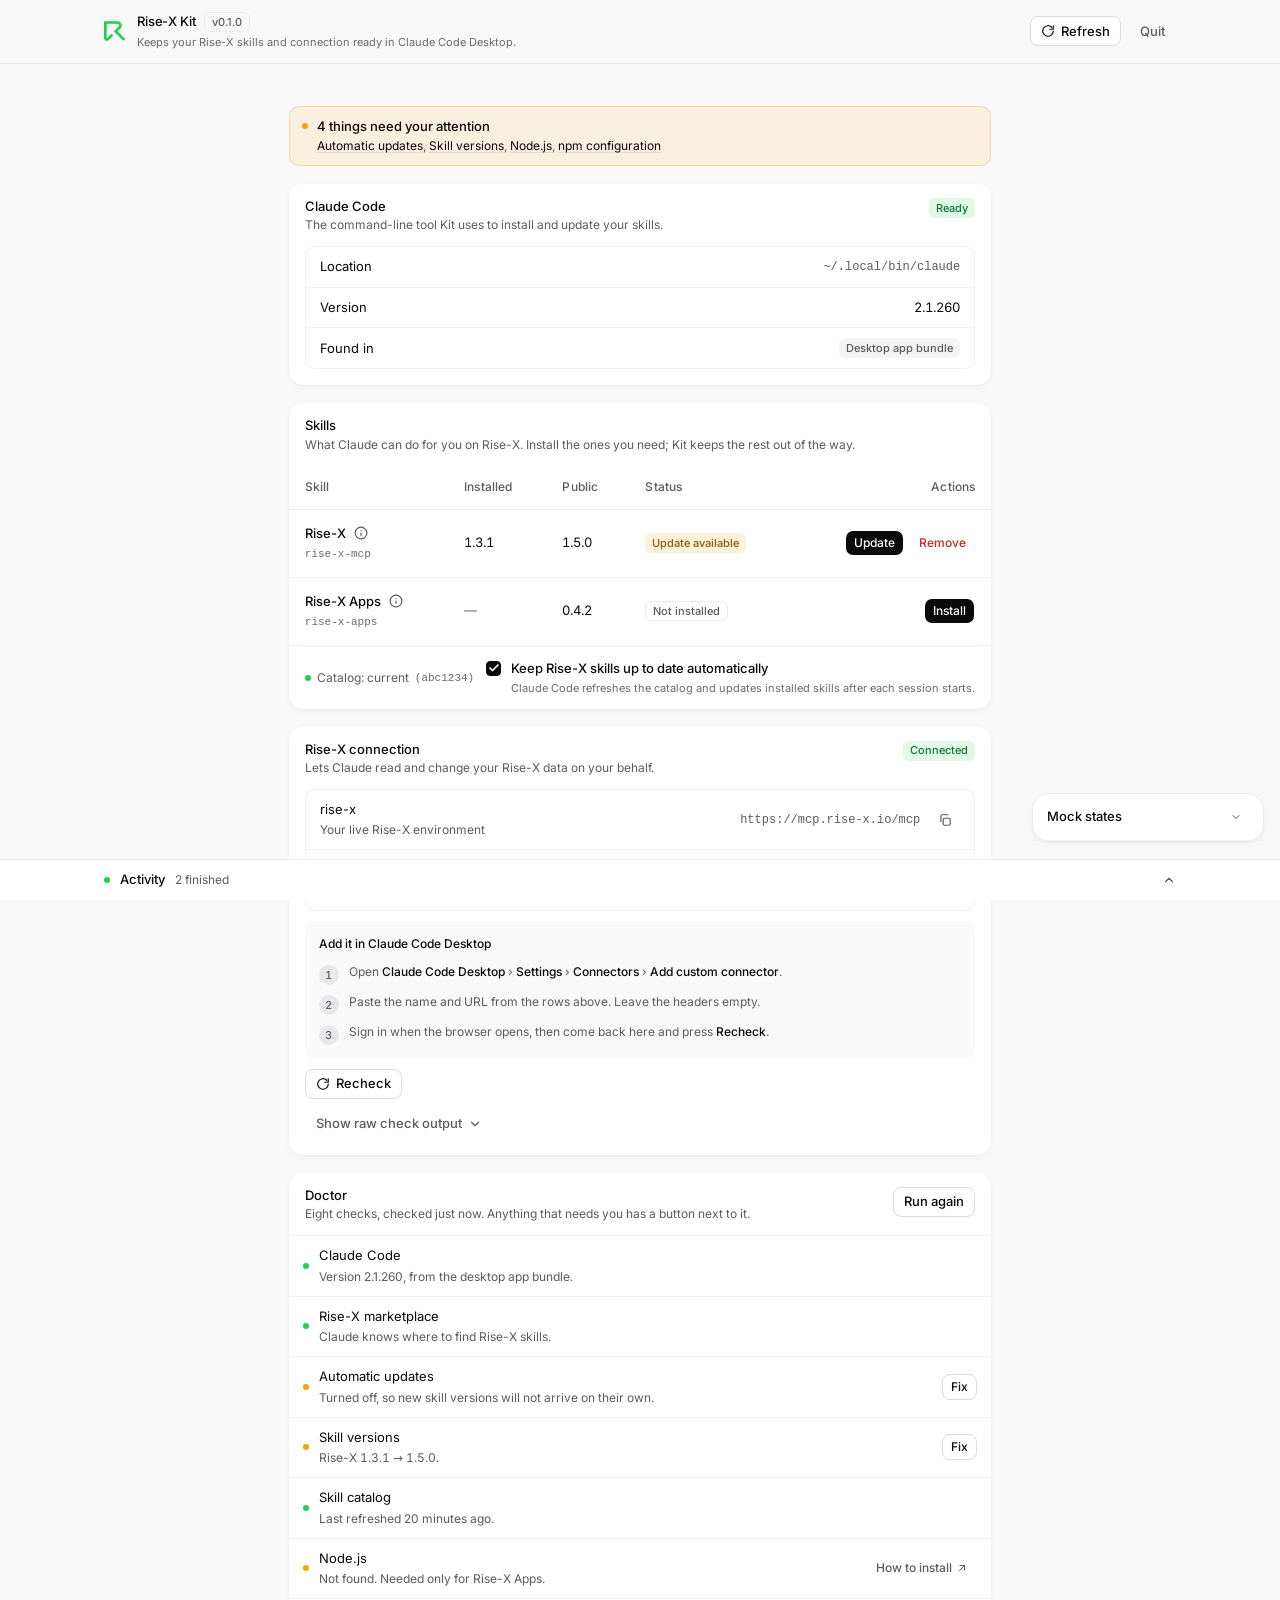
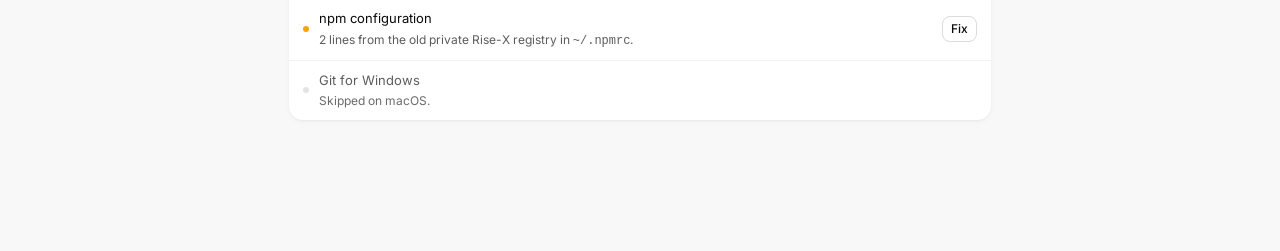
==== commit 1f982774: "feat(kit): styled confirmation dialogs, update banner, pinned Activity strip Every confirm() is repl" ====
--- a/kit/design/mock.html
+++ b/kit/design/mock.html
@@ -11,7 +11,7 @@
 
   The only script is the review-time state switcher docked bottom-right.
 -->
-<html lang="en" data-summary="warn" data-cli="found" data-skills="update" data-conn="connected" data-catalog="current" data-banner="off" data-jobs="closed" data-autoupdate="default" data-doctor="idle">
+<html lang="en" data-summary="warn" data-cli="found" data-skills="update" data-conn="connected" data-catalog="current" data-banner="off" data-update="off" data-dialog="closed" data-jobs="closed" data-autoupdate="default" data-doctor="idle">
   <head>
     <meta charset="utf-8" />
     <meta name="viewport" content="width=device-width, initial-scale=1" />
@@ -98,6 +98,18 @@
           <div data-slot="alert-title" class="mb-px text-ui font-medium">Could not check your setup.</div>
           <div data-slot="alert-description" class="text-xs text-muted-foreground"><div><span class="font-mono">claude mcp list</span> exited with code 1</div></div>
         </div>
+      </div>
+
+      <!-- ================= Kit update banner (state: update:on) ================= -->
+      <div data-when="update:on" data-slot="alert" role="status" class="flex gap-[9px] rounded-lg border px-3 py-2.5 text-xs border-info/25 bg-info/8 items-center">
+        <svg viewBox="0 0 24 24" fill="none" stroke="currentColor" stroke-width="2" stroke-linecap="round" stroke-linejoin="round" class="mt-0.5 size-3.5 shrink-0 text-info-text" aria-hidden="true"><circle cx="12" cy="12" r="10"/><path d="M12 16v-4M12 8h.01"/></svg>
+        <div class="min-w-0 flex-1">
+          <div data-slot="alert-title" class="mb-px text-ui font-medium">Rise-X Kit v0.2.0 is available</div>
+          <div data-slot="alert-description" class="text-xs text-muted-foreground">
+            You have v0.1.0. Updating takes a few seconds and restarts Rise-X Kit; this page reloads on its own.
+          </div>
+        </div>
+        <button type="button" data-set="dialog:update" data-slot="button" data-variant="default" data-size="sm" class="ds-btn bg-primary text-primary-foreground hover:bg-primary/85 h-control-sm rounded-md px-2.5 shrink-0">Update</button>
       </div>
 
       <!-- ================= Restart banner (state: after-change) ================= -->
@@ -604,6 +616,44 @@
       </div>
     </div>
 
+
+    <!-- ================= Confirmation dialog (state: dialog:remove | dialog:update) =================
+         A native <dialog> opened with showModal(); .kit-dialog in kit.css carries the panel, the
+         content is the cards' own utilities. Escape, the backdrop and both buttons close it. -->
+    <dialog id="kit-dialog" data-slot="dialog" class="kit-dialog" aria-labelledby="kit-dialog-title">
+      <div data-when="dialog:remove">
+        <div class="px-5 pt-4 pb-4">
+          <div id="kit-dialog-title" data-slot="dialog-title" class="text-ui font-medium">Remove Rise-X?</div>
+          <div data-slot="dialog-description" class="mt-1.5 text-xs text-muted-foreground">Claude Code will no longer have its skills or its Rise-X connection. The connector Rise-X in Claude Desktop stays; remove it under Customize &rsaquo; Connectors if you no longer want it.</div>
+          <pre class="kit-dialog-detail mt-3 rounded-md bg-fill-0 px-3 py-2 text-muted-foreground">rise-x (everywhere): https://mcp.rise-x.io/mcp
+rise-x-test (one project): https://mcp-test.rise-x.io/mcp</pre>
+          <div data-slot="choice-row" class="mt-3 flex items-start gap-2.5">
+            <button type="button" role="checkbox" id="kit-dialog-check" aria-checked="true" data-state="checked" data-checked data-slot="checkbox" class="peer size-[15px] mt-0.5 shrink-0 rounded-[4px] border border-input bg-card transition-colors duration-100 outline-none focus-visible:ring-3 focus-visible:ring-ring-control/35 data-checked:border-primary data-checked:bg-primary data-checked:text-primary-foreground flex items-center justify-center">
+              <svg viewBox="0 0 24 24" fill="none" stroke="currentColor" stroke-width="3.5" stroke-linecap="round" stroke-linejoin="round" class="size-3" aria-hidden="true"><path d="M20 6 9 17l-5-5"/></svg>
+            </button>
+            <div class="min-w-0">
+              <label for="kit-dialog-check" data-slot="label" class="text-ui font-medium text-foreground select-none">Also remove the connections Claude Code keeps on its own</label>
+              <span class="mt-0.5 block text-micro text-subtle">The ones listed above, from ~/.claude.json.</span>
+            </div>
+          </div>
+        </div>
+        <div data-slot="dialog-footer" class="flex items-center gap-2 kit-end border-t border-border-subtle px-5 py-3">
+          <button type="button" data-set="dialog:closed" data-slot="button" data-variant="outline" data-size="sm" class="ds-btn border-border-strong bg-card hover:bg-muted dark:bg-transparent h-control-sm rounded-md px-2.5">Cancel</button>
+          <button type="button" data-set="dialog:closed" data-slot="button" data-variant="destructive" data-size="sm" class="ds-btn text-error-text hover:bg-error/10 h-control-sm rounded-md px-2.5 border-border-strong">Remove Rise-X</button>
+        </div>
+      </div>
+      <div data-when="dialog:update">
+        <div class="px-5 pt-4 pb-4">
+          <div data-slot="dialog-title" class="text-ui font-medium">Update Rise-X Kit to v0.2.0?</div>
+          <div data-slot="dialog-description" class="mt-1.5 text-xs text-muted-foreground">The new version is downloaded and checked, then Rise-X Kit restarts and this page reloads. Anything running in Activity finishes first.</div>
+        </div>
+        <div data-slot="dialog-footer" class="flex items-center gap-2 kit-end border-t border-border-subtle px-5 py-3">
+          <button type="button" data-set="dialog:closed" data-slot="button" data-variant="outline" data-size="sm" class="ds-btn border-border-strong bg-card hover:bg-muted dark:bg-transparent h-control-sm rounded-md px-2.5">Cancel</button>
+          <button type="button" data-set="dialog:closed" data-slot="button" data-variant="default" data-size="sm" class="ds-btn bg-primary text-primary-foreground hover:bg-primary/85 h-control-sm rounded-md px-2.5">Update and restart</button>
+        </div>
+      </div>
+    </dialog>
+
     <script>
       // Review-time state switcher. Not part of the product.
       const KIT_GROUPS = [
@@ -616,6 +666,8 @@
         { key: 'autoupdate', label: 'Auto-update', options: [['default', 'Default'], ['org', 'Org-managed']] },
         { key: 'doctor', label: 'Doctor', options: [['idle', 'Checked'], ['checking', 'Checking']] },
         { key: 'banner', label: 'Restart banner', options: [['off', 'Hidden'], ['on', 'Shown']] },
+        { key: 'update', label: 'Kit update', options: [['off', 'Hidden'], ['on', 'Shown']] },
+        { key: 'dialog', label: 'Dialog', options: [['closed', 'Closed'], ['remove', 'Remove skill'], ['update', 'Update kit']] },
         { key: 'jobs', label: 'Activity drawer', options: [['closed', 'Closed'], ['open', 'Job running']] },
       ];
 
@@ -642,6 +694,10 @@
           const [k, v] = b.dataset.set.split(':');
           b.setAttribute('aria-pressed', String(kitState(k) === v));
         });
+        const dialog = document.getElementById('kit-dialog');
+        const wantDialog = root.dataset.dialog !== 'closed';
+        if (wantDialog && !dialog.open) dialog.showModal();
+        if (!wantDialog && dialog.open) dialog.close();
         const open = root.dataset.jobs === 'open';
         document.getElementById('kit-jobs-toggle').setAttribute('aria-expanded', String(open));
         document.getElementById('kit-jobs-chevron').innerHTML = open ? '<path d="m6 9 6 6 6-6"/>' : '<path d="m18 15-6-6-6 6"/>';
@@ -684,6 +740,14 @@
         const b = e.target.closest('[data-set]');
         if (b) kitSet(...b.dataset.set.split(':'));
       });
+      // The banner's Update button and the dialog's own buttons drive the same state.
+      document.body.addEventListener('click', (e) => {
+        const b = e.target.closest('[data-set^="dialog:"]');
+        if (b && !b.closest('#kit-dock-groups')) kitSet(...b.dataset.set.split(':'));
+      });
+      document.getElementById('kit-dialog').addEventListener('close', () => {
+        if (root.dataset.dialog !== 'closed') kitSet('dialog', 'closed');
+      });
 
       // The auto-update checkbox is a real control, so let it toggle.
       document.getElementById('kit-autoupdate').addEventListener('click', function () {
--- a/kit/internal/web/kit.css
+++ b/kit/internal/web/kit.css
@@ -11,6 +11,19 @@
 
 [hidden] {
   display: none !important;
+}
+
+/* The page is a column that fills the viewport, so the Activity strip stays on
+   the bottom edge when the cards are shorter than the window. It is sticky on
+   top of that, so it also stays put once they are taller. */
+body {
+  display: flex;
+  min-height: 100dvh;
+  flex-direction: column;
+}
+#kit-main {
+  flex: 1 0 auto;
+  width: 100%;
 }
 
 /* Layout helpers the compiled build does not contain */
@@ -250,6 +263,53 @@
   color: var(--muted-foreground);
 }
 
+/* Confirmation dialog. demo.html has no open dialog markup to copy (Radix only
+   renders it while open), so the panel is a native <dialog> with the card's
+   own tokens; its content uses the same utilities as the cards. Opened with
+   showModal(), so focus, Escape and the backdrop come from the browser. */
+.kit-dialog {
+  /* The design system's reset zeroes every margin, which is what centres a
+     modal dialog in the browser's own stylesheet. */
+  margin: auto;
+  width: min(440px, calc(100vw - 32px));
+  padding: 0;
+  border: 0;
+  border-radius: calc(var(--radius) + 4px);
+  background: var(--card);
+  color: var(--card-foreground);
+  box-shadow:
+    0 0 0 1px color-mix(in srgb, var(--border) 60%, transparent),
+    0 16px 40px rgb(0 0 0 / 0.22);
+}
+.kit-dialog::backdrop {
+  background: color-mix(in srgb, var(--background) 55%, rgb(0 0 0 / 0.55));
+  backdrop-filter: blur(3px);
+}
+.kit-dialog[open] {
+  animation: kit-dialog-in 0.18s var(--ease);
+}
+@keyframes kit-dialog-in {
+  from {
+    opacity: 0;
+    transform: translateY(6px) scale(0.985);
+  }
+}
+@media (prefers-reduced-motion: reduce) {
+  .kit-dialog[open] {
+    animation: none;
+  }
+}
+/* The detail box lists the exact lines a confirm would change. */
+.kit-dialog-detail {
+  max-height: 148px;
+  overflow-y: auto;
+  font-family: var(--font-mono);
+  font-size: 11px;
+  line-height: 1.7;
+  white-space: pre-wrap;
+  word-break: break-all;
+}
+
 /* Review-only chrome: the mock state switcher. Not part of the product.
    Sits above the collapsed activity strip so it never covers a real row. */
 .kit-dock {
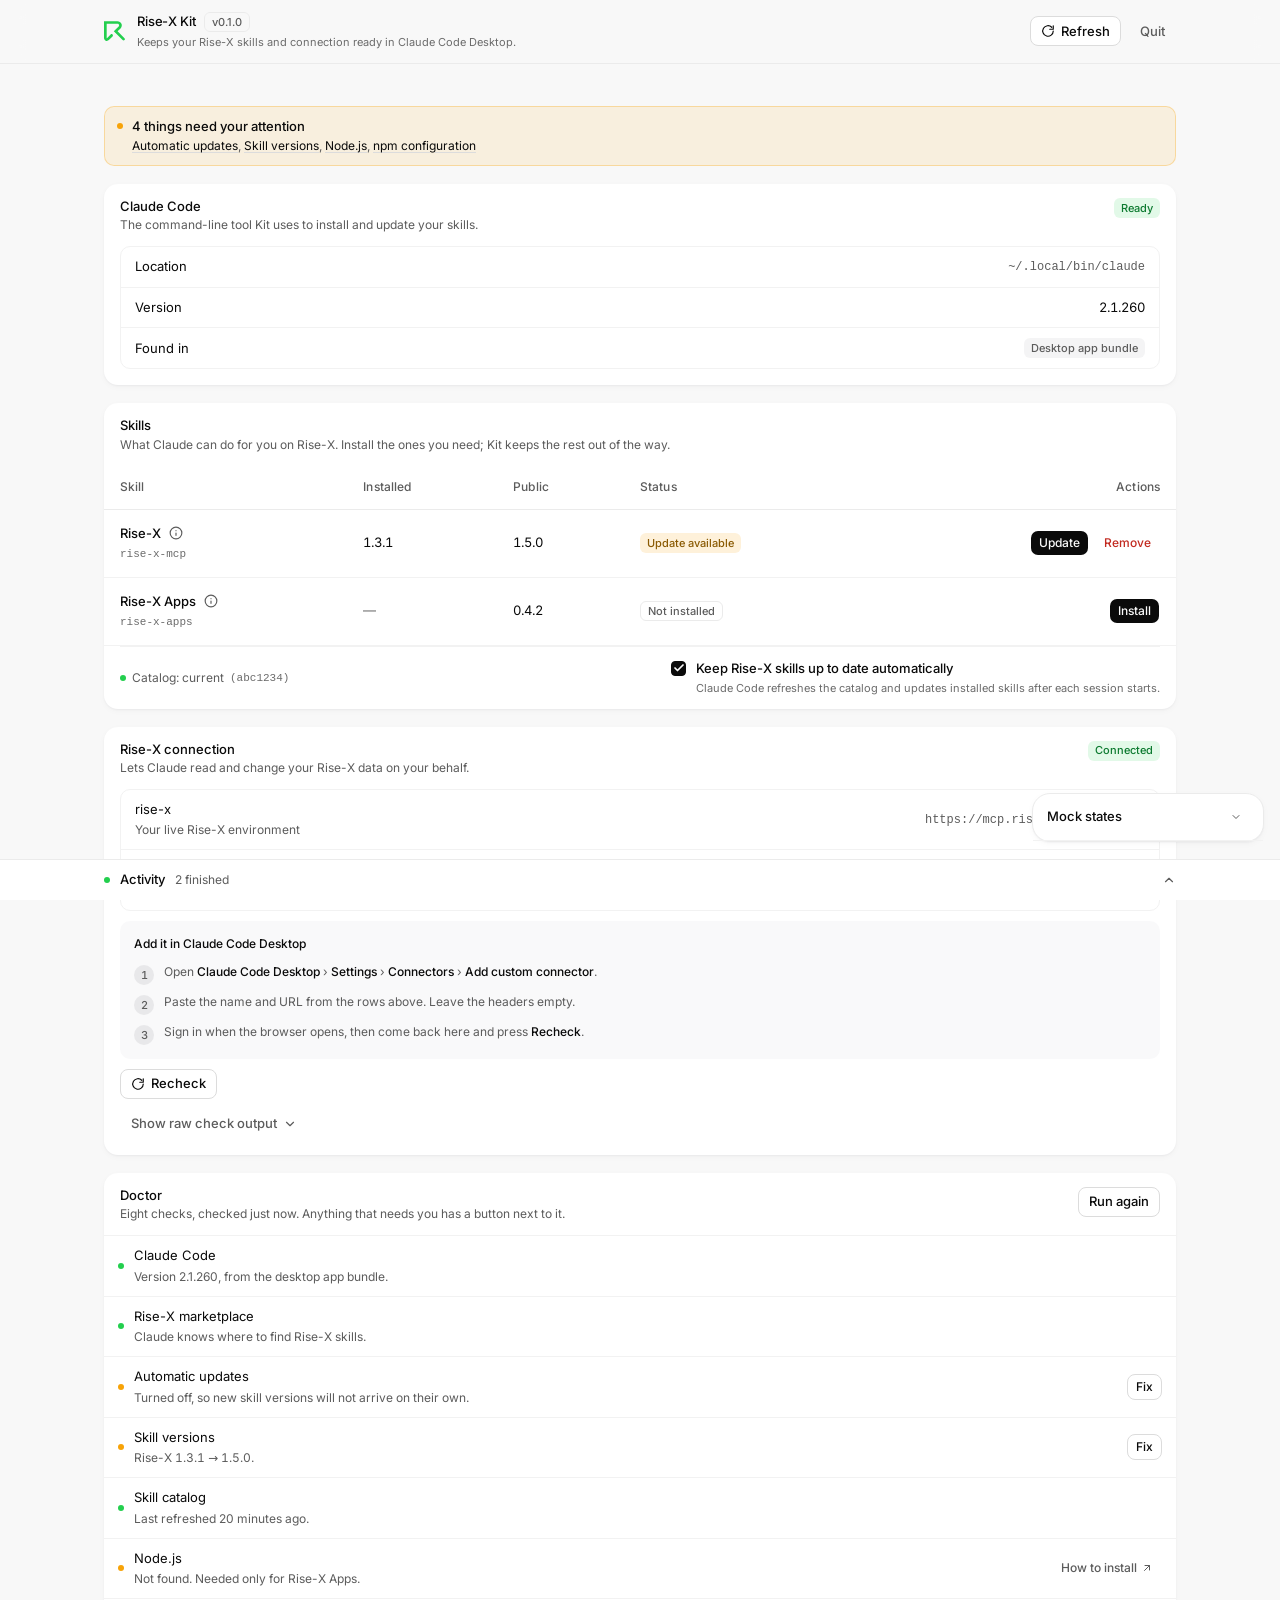
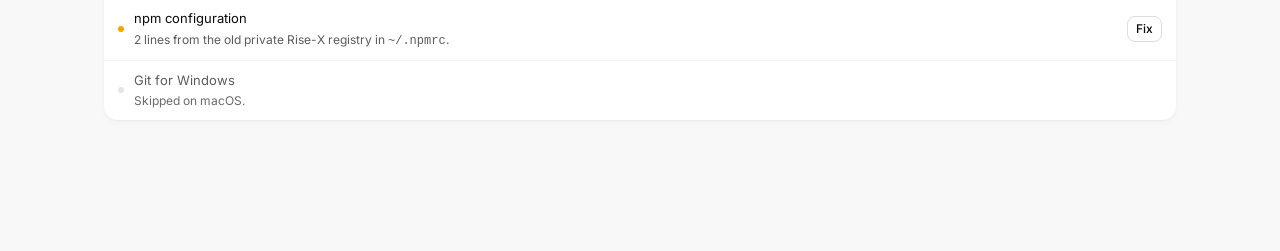
==== commit f274a63a: "fix(kit): review follow-ups for self-update and connection removal Self-update: the asset transfer g" ====
--- a/kit/design/mock.html
+++ b/kit/design/mock.html
@@ -63,7 +63,7 @@
       </div>
     </header>
 
-    <main class="kit-shell py-6 kit-stack">
+    <main id="kit-main" class="kit-shell py-6 kit-stack">
       <!-- ============ Status summary (states: loading / ok / warn / fail / error) ============ -->
       <div data-when="summary:loading" data-slot="alert" role="status" class="flex gap-[9px] rounded-lg border px-3 py-2.5 text-xs items-start border-border bg-muted/50">
         <span class="mt-0.5 inline-flex"><span data-slot="spinner" role="status" aria-label="Working" style="width: 13px; height: 13px; border-width: 1.5px" class="inline-block shrink-0 rounded-full border-border border-t-muted-foreground motion-safe:animate-spin"></span></span>
@@ -628,12 +628,12 @@
           <pre class="kit-dialog-detail mt-3 rounded-md bg-fill-0 px-3 py-2 text-muted-foreground">rise-x (everywhere): https://mcp.rise-x.io/mcp
 rise-x-test (one project): https://mcp-test.rise-x.io/mcp</pre>
           <div data-slot="choice-row" class="mt-3 flex items-start gap-2.5">
-            <button type="button" role="checkbox" id="kit-dialog-check" aria-checked="true" data-state="checked" data-checked data-slot="checkbox" class="peer size-[15px] mt-0.5 shrink-0 rounded-[4px] border border-input bg-card transition-colors duration-100 outline-none focus-visible:ring-3 focus-visible:ring-ring-control/35 data-checked:border-primary data-checked:bg-primary data-checked:text-primary-foreground flex items-center justify-center">
-              <svg viewBox="0 0 24 24" fill="none" stroke="currentColor" stroke-width="3.5" stroke-linecap="round" stroke-linejoin="round" class="size-3" aria-hidden="true"><path d="M20 6 9 17l-5-5"/></svg>
+            <button type="button" role="checkbox" id="kit-dialog-check" aria-checked="false" data-state="unchecked" data-slot="checkbox" class="peer size-[15px] mt-0.5 shrink-0 rounded-[4px] border border-input bg-card transition-colors duration-100 outline-none focus-visible:ring-3 focus-visible:ring-ring-control/35 data-checked:border-primary data-checked:bg-primary data-checked:text-primary-foreground flex items-center justify-center">
+              <svg viewBox="0 0 24 24" fill="none" stroke="currentColor" stroke-width="3.5" stroke-linecap="round" stroke-linejoin="round" class="size-3" aria-hidden="true" hidden><path d="M20 6 9 17l-5-5"/></svg>
             </button>
             <div class="min-w-0">
-              <label for="kit-dialog-check" data-slot="label" class="text-ui font-medium text-foreground select-none">Also remove the connections Claude Code keeps on its own</label>
-              <span class="mt-0.5 block text-micro text-subtle">The ones listed above, from ~/.claude.json.</span>
+              <label for="kit-dialog-check" data-slot="label" class="text-ui font-medium text-foreground select-none">Also remove the 2 connections listed above</label>
+              <span class="mt-0.5 block text-micro text-subtle">Set up outside the skill, in ~/.claude.json. Off unless you tick it.</span>
             </div>
           </div>
         </div>
--- a/kit/internal/web/kit.css
+++ b/kit/internal/web/kit.css
@@ -23,6 +23,9 @@
 }
 #kit-main {
   flex: 1 0 auto;
+  /* .kit-shell centres with margin-inline:auto, which on a column flex item
+     is an auto cross-axis margin: without an explicit width the item shrinks
+     to its content instead of stretching to the max-width. */
   width: 100%;
 }
 
